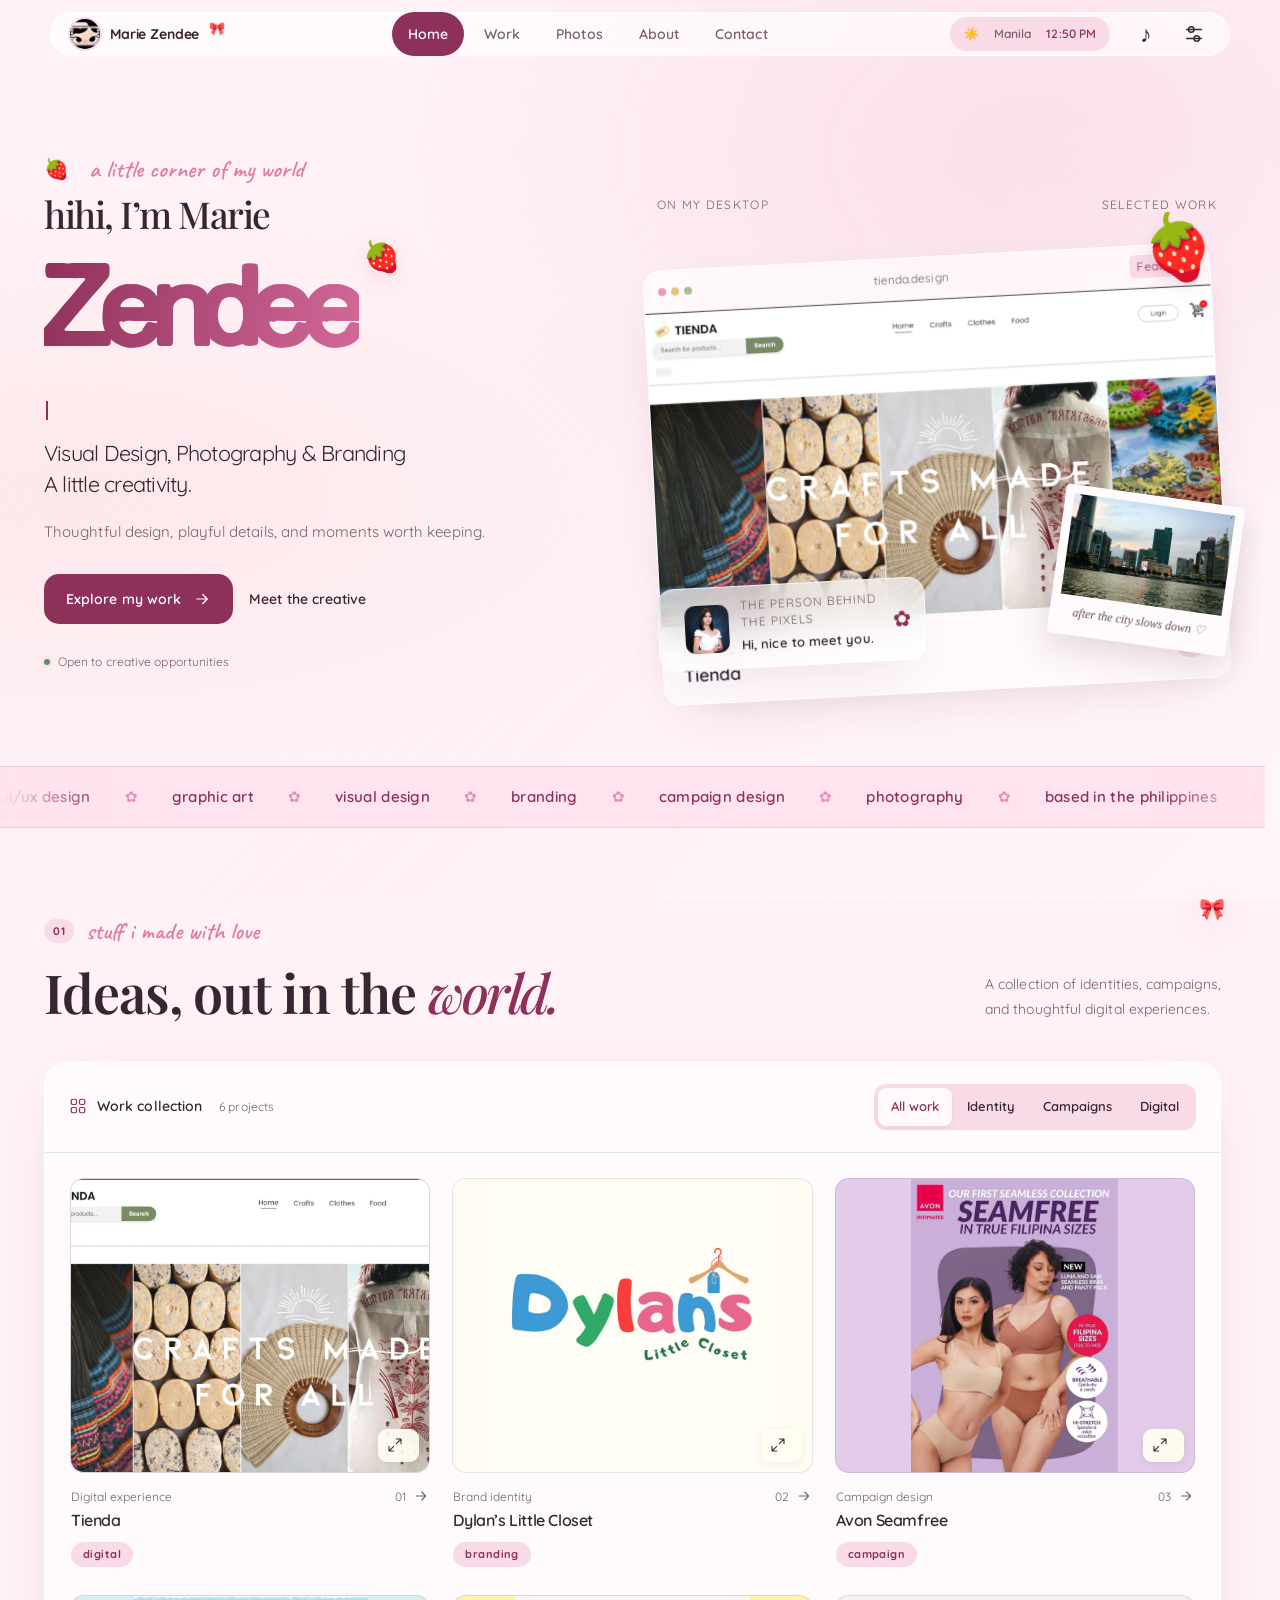
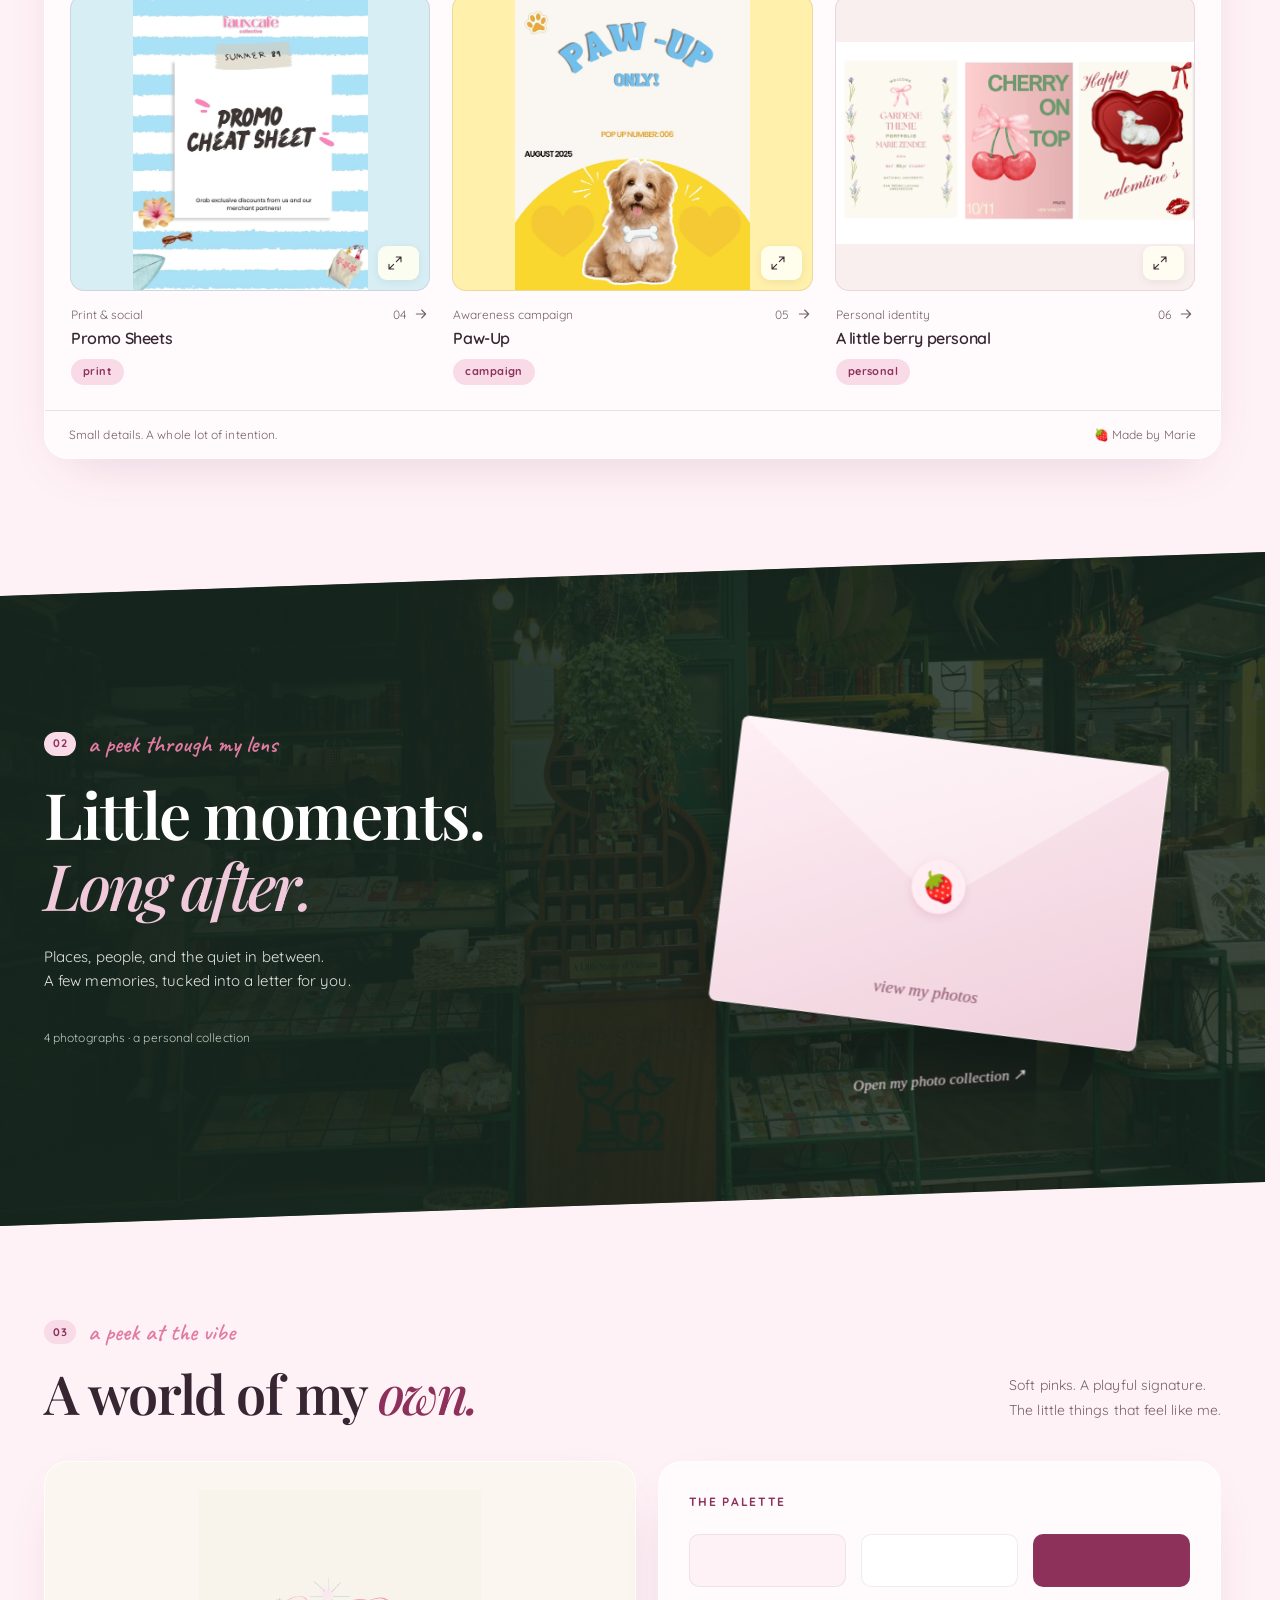
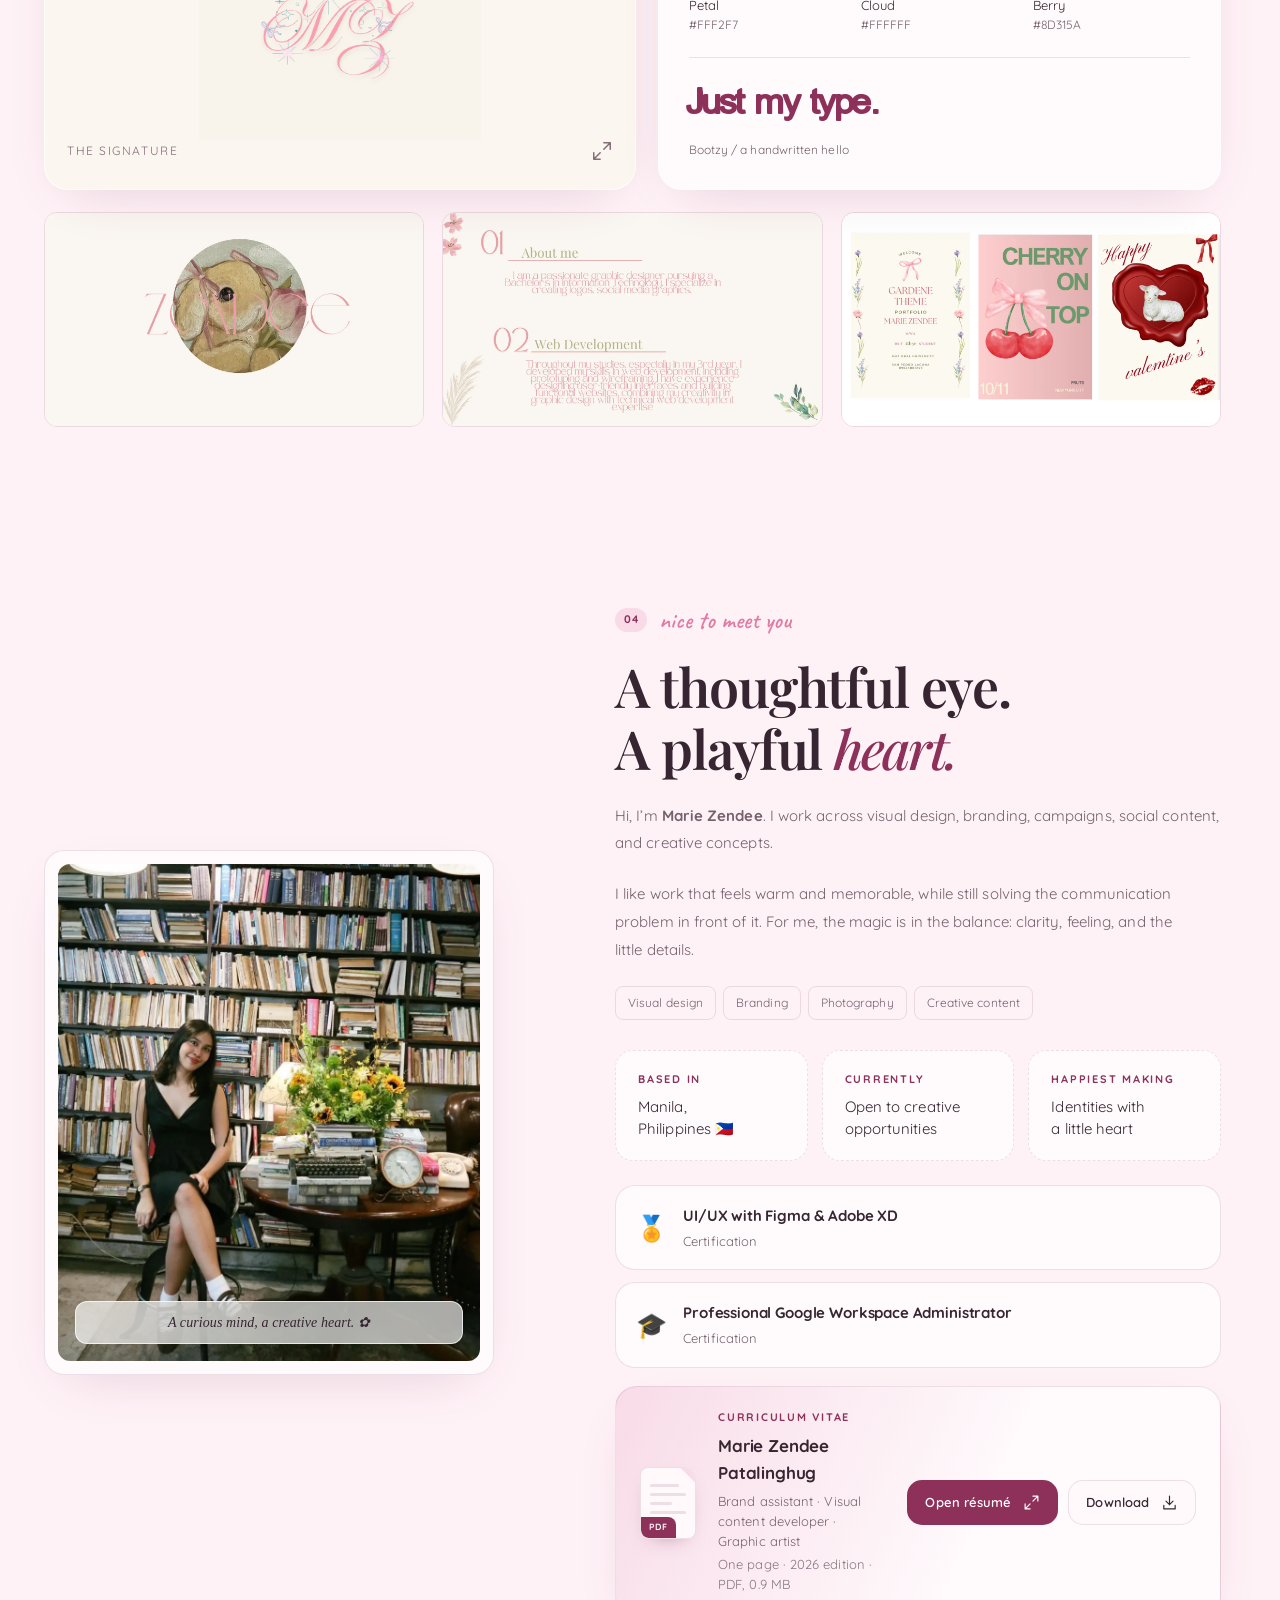
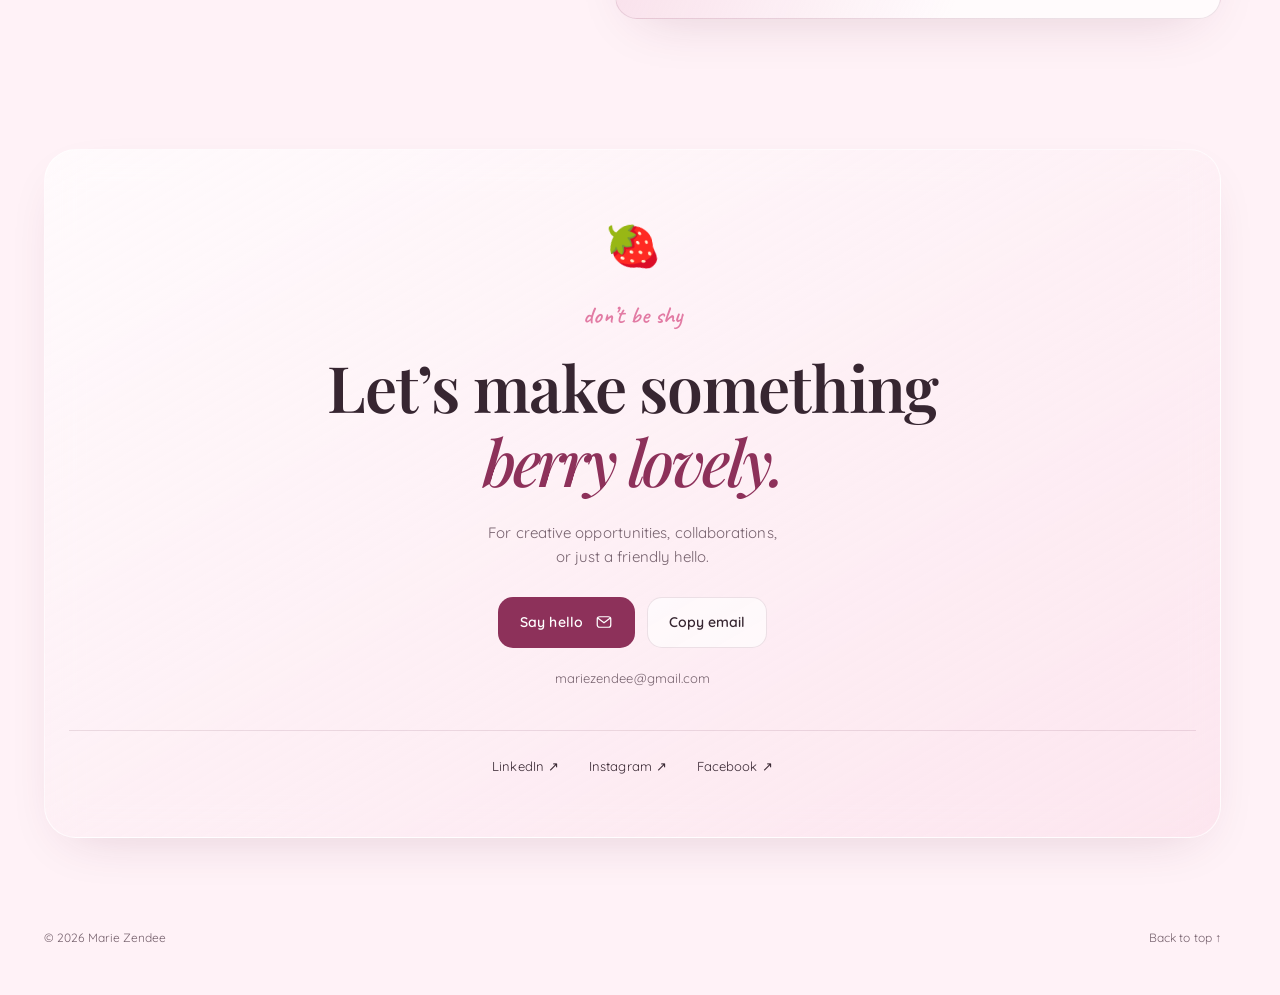
==== index.html @ c67c68a3 "Initial commit" ====
<!doctype html>
<html lang="en">
  <head>
    <meta charset="utf-8" />
    <meta
      name="viewport"
      content="width=device-width,initial-scale=1,viewport-fit=cover"
    />
    <meta name="theme-color" content="#fff3f7" />
    <meta
      name="description"
      content="Marie Zendee — visual design, photography, branding and creative portfolio."
    />
    <meta name="color-scheme" content="light" />
    <title>Marie Zendee Portfolio</title>
    <link
      rel="preload"
      href="BootzyTM.ttf"
      as="font"
      type="font/ttf"
      crossorigin
    />
    <link rel="canonical" href="https://berry-zendee.vercel.app/" />
    <meta property="og:type" content="website" />
    <meta
      property="og:title"
      content="Marie Zendee — Visual Design, Photography & Branding"
    />
    <meta
      property="og:description"
      content="A multidisciplinary creative portfolio by Marie Zendee, featuring visual design, branding, campaigns and photography."
    />
    <meta property="og:url" content="https://berry-zendee.vercel.app/" />
    <meta
      property="og:image"
      content="https://berry-zendee.vercel.app/og-preview.jpg"
    />
    <meta property="og:image:width" content="1200" />
    <meta property="og:image:height" content="630" />
    <meta name="twitter:card" content="summary_large_image" />
    <meta name="twitter:title" content="Marie Zendee — Creative Portfolio" />
    <meta
      name="twitter:description"
      content="Visual design, photography, branding and creative work by Marie Zendee."
    />
    <meta
      name="twitter:image"
      content="https://berry-zendee.vercel.app/og-preview.jpg"
    />
    <link
      rel="preload"
      href="assets/previews/tienda.webp"
      as="image"
      fetchpriority="high"
    />
    <link
      rel="preload"
      href="assets/fonts/quicksand-latin-500-normal.woff2"
      as="font"
      type="font/woff2"
      crossorigin
    />
    <link
      rel="preload"
      href="assets/fonts/playfair-display-latin-600-normal.woff2"
      as="font"
      type="font/woff2"
      crossorigin
    />
    <link rel="stylesheet" href="style.css" />
    <link rel="manifest" href="manifest.webmanifest" />
    <link rel="icon" href="favicon.ico" />
    <link rel="icon" type="image/png" href="favicon-32x32.png" />
    <link rel="icon" type="image/png" href="favicon-16x16.png" />
    <link rel="apple-touch-icon" href="apple-touch-icon.png" />
    <meta name="apple-mobile-web-app-capable" content="yes" />
    <meta name="apple-mobile-web-app-status-bar-style" content="default" />
    <meta name="apple-mobile-web-app-title" content="Marie Zendee" />
    <script type="application/ld+json">
      {
        "@context": "https://schema.org",
        "@type": "Person",
        "name": "Marie Zendee",
        "url": "https://berry-zendee.vercel.app/",
        "sameAs": [
          "https://www.linkedin.com/in/marie-zendee-patalinghug/",
          "https://www.instagram.com/mariezendee/",
          "https://www.facebook.com/mariezendeee"
        ],
        "knowsAbout": [
          "Visual Design",
          "Branding",
          "Photography",
          "Campaign Design",
          "Creative Content"
        ]
      }
    </script>
  </head>
  <body>
    <a class="skip-link" href="#visual">Skip to selected work</a>
    <div class="wallpaper" aria-hidden="true"></div>
    <div class="progress-line" id="progressLine" aria-hidden="true"></div>
    <div class="petal-field" id="petalField" aria-hidden="true"></div>
    <header class="menubar glass">
      <a class="wordmark" href="#top"
        ><img
          src="assets/zendee-logo.png"
          width="32"
          height="32"
          alt=""
        /><strong>Marie Zendee</strong
        ><span class="wordmark-bow" aria-hidden="true">🎀</span></a
      >
      <nav class="site-nav" aria-label="Main navigation">
        <a
          class="nav-link"
          href="#top"
          data-section="top"
          aria-current="location"
          >Home</a
        ><a class="nav-link" href="#visual" data-section="visual">Work</a
        ><a class="nav-link" href="#photography" data-section="photography"
          >Photos</a
        ><a class="nav-link" href="#about" data-section="about">About</a
        ><a class="nav-link" href="#contact" data-section="contact">Contact</a>
      </nav>
      <div class="menu-tools">
        <span class="manila-time"
          ><span class="clock-icon" id="clockIcon" aria-hidden="true">🌙</span
          ><span>Manila</span> <time id="clock">—</time></span
        ><button
          class="icon-button"
          id="soundBtn"
          aria-label="Turn sound on"
          aria-pressed="false"
          title="Sound off"
        >
          ♪</button
        ><button
          class="icon-button"
          id="settingsBtn"
          aria-label="Desktop preferences"
          title="Make it yours"
        >
          <svg
            viewBox="0 0 24 24"
            fill="none"
            stroke="currentColor"
            stroke-width="1.65"
            stroke-linecap="round"
            stroke-linejoin="round"
            aria-hidden="true"
          >
            <path d="M4 7h16M4 17h16" />
            <circle cx="9" cy="7" r="3" />
            <circle cx="15" cy="17" r="3" />
          </svg>
        </button>
      </div>
    </header>
    <main id="top">
      <section class="hero shell" aria-labelledby="heroTitle">
        <div class="hero-copy">
          <p class="eyebrow">
            <span class="tiny-berry">🍓</span
            ><span class="lead">a little corner of my world</span>
          </p>
          <h1 id="heroTitle">
            <span>hihi, I’m Marie</span><b>Zendee</b
            ><span class="sticker inline" aria-hidden="true">🍓</span>
          </h1>
          <p
            class="hero-roles"
            aria-label="Brand assistant, visual content developer, graphic artist"
          >
            <span id="typewriter">Brand Assistant</span
            ><span class="caret" aria-hidden="true"></span>
          </p>
          <p class="hero-role">
            Visual Design, Photography & Branding <br />A little creativity.
          </p>
          <p class="hero-description">
            Thoughtful design, playful details, and moments worth keeping.
          </p>
          <div class="actions">
            <a href="#visual" class="button primary"
              >Explore my work
              <svg
                viewBox="0 0 24 24"
                fill="none"
                stroke="currentColor"
                stroke-width="1.65"
                stroke-linecap="round"
                stroke-linejoin="round"
                aria-hidden="true"
              >
                <path d="M5 12h14m-6-6 6 6-6 6" /></svg></a
            ><a href="#about" class="text-button">Meet the creative</a>
          </div>
          <div class="hero-footnote">
            <span class="status-dot"></span> Open to creative opportunities
          </div>
        </div>
        <div class="desktop-scene">
          <div class="scene-label">
            <span>ON MY DESKTOP</span><span>SELECTED WORK</span>
          </div>
          <div class="hero-window glass">
            <div class="window-bar">
              <span class="traffic-lights" aria-hidden="true"
                ><i></i><i></i><i></i></span
              ><span>tienda.design</span
              ><span class="window-tag">Featured</span>
            </div>
            <button
              class="hero-project"
              data-case="tienda"
              aria-label="Explore Tienda project"
            >
              <picture
                ><source
                  srcset="assets/previews/tienda.webp"
                  type="image/webp" />
                <img
                  src="assets/tienda.png"
                  alt="Tienda storefront featuring handcrafted products"
                  width="2133"
                  height="1182"
                  class=""
                  fetchpriority="high" /></picture
              ><span class="hero-project-caption"
                ><span
                  ><small>DIGITAL EXPERIENCE</small
                  ><strong>Tienda</strong></span
                ><span class="circle-arrow"
                  ><svg
                    viewBox="0 0 24 24"
                    fill="none"
                    stroke="currentColor"
                    stroke-width="1.65"
                    stroke-linecap="round"
                    stroke-linejoin="round"
                    aria-hidden="true"
                  >
                    <path d="M5 12h14m-6-6 6 6-6 6" /></svg></span
              ></span>
            </button>
          </div>
          <button
            class="photo-sticky"
            data-gallery="3"
            aria-label="Open city photograph"
          >
            <picture
              ><source
                srcset="assets/previews/photo-city.webp"
                type="image/webp" />
              <img
                src="assets/photo-city.jpg"
                alt="City skyline across the water"
                width="1280"
                height="853"
                class=""
                fetchpriority="high" /></picture
            ><span>after the city slows down ♡</span></button
          ><a href="#about" class="profile-sticker glass"
            ><picture
              ><source
                srcset="assets/previews/Zendee Prof pic.webp"
                type="image/webp" />
              <img
                src="assets/Zendee Prof pic.jpg"
                alt="Portrait of Marie Zendee"
                width="1365"
                height="2048"
                class=""
                fetchpriority="high" /></picture
            ><span
              ><small>THE PERSON BEHIND THE PIXELS</small
              ><strong>Hi, nice to meet you.</strong></span
            ><span aria-hidden="true">✿</span></a
          ><span class="scene-berry" aria-hidden="true">🍓</span>
        </div>
      </section>
      <div class="marquee-band" aria-hidden="true">
        <div class="marquee-track">
          <span class="marquee-group"
            ><span>ui/ux design</span><i aria-hidden="true">✿</i
            ><span>graphic art</span><i aria-hidden="true">✿</i
            ><span>visual design</span><i aria-hidden="true">✿</i
            ><span>branding</span><i aria-hidden="true">✿</i
            ><span>campaign design</span><i aria-hidden="true">✿</i
            ><span>photography</span><i aria-hidden="true">✿</i
            ><span>based in the philippines</span><i aria-hidden="true">✿</i
            ><span>open for projects</span><i aria-hidden="true">✿</i></span
          ><span class="marquee-group"
            ><span>ui/ux design</span><i aria-hidden="true">✿</i
            ><span>graphic art</span><i aria-hidden="true">✿</i
            ><span>visual design</span><i aria-hidden="true">✿</i
            ><span>branding</span><i aria-hidden="true">✿</i
            ><span>campaign design</span><i aria-hidden="true">✿</i
            ><span>photography</span><i aria-hidden="true">✿</i
            ><span>based in the philippines</span><i aria-hidden="true">✿</i
            ><span>open for projects</span><i aria-hidden="true">✿</i></span
          >
        </div>
      </div>
      <p class="visually-hidden">
        Disciplines: ui/ux design, graphic art, visual design, branding,
        campaign design and photography. Based in the Philippines and open for
        projects.
      </p>
      <section id="visual" class="section shell" aria-labelledby="workTitle">
        <header class="section-heading">
          <div>
            <p class="eyebrow">
              <span class="num">01</span
              ><span class="lead">stuff i made with love</span>
            </p>
            <span class="sticker s2" aria-hidden="true">🎀</span>
            <h2 id="workTitle">Ideas, out in the <em>world.</em></h2>
          </div>
          <p>
            A collection of identities, campaigns, <br />and thoughtful digital
            experiences.
          </p>
        </header>
        <div class="work-window glass">
          <div class="collection-toolbar">
            <span class="collection-name"
              ><svg
                viewBox="0 0 24 24"
                fill="none"
                stroke="currentColor"
                stroke-width="1.65"
                stroke-linecap="round"
                stroke-linejoin="round"
                aria-hidden="true"
              >
                <rect x="3" y="3" width="7" height="7" rx="2" />
                <rect x="14" y="3" width="7" height="7" rx="2" />
                <rect x="3" y="14" width="7" height="7" rx="2" />
                <rect x="14" y="14" width="7" height="7" rx="2" />
              </svg>
              Work collection <span id="workCount">6 projects</span></span
            >
            <div class="filters" role="group" aria-label="Filter selected work">
              <button data-filter="all" aria-pressed="true">All work</button
              ><button data-filter="brand" aria-pressed="false">Identity</button
              ><button data-filter="campaign" aria-pressed="false">
                Campaigns</button
              ><button data-filter="digital" aria-pressed="false">
                Digital
              </button>
            </div>
          </div>
          <div class="project-grid">
            <article class="project-card" data-category="digital">
              <button class="project-open" data-case="tienda">
                <span class="project-image project-tienda"
                  ><picture
                    ><source
                      srcset="assets/previews/tienda.webp"
                      type="image/webp" />
                    <img
                      src="assets/tienda.png"
                      alt="Tienda"
                      width="2133"
                      height="1182"
                      class=""
                      loading="lazy"
                      decoding="async" /></picture
                  ><span class="open-badge"
                    ><svg
                      viewBox="0 0 24 24"
                      fill="none"
                      stroke="currentColor"
                      stroke-width="1.65"
                      stroke-linecap="round"
                      stroke-linejoin="round"
                      aria-hidden="true"
                    >
                      <path d="M14 3h7v7M3 14v7h7M21 3l-7 7M3 21l7-7" /></svg
                    ><span>Explore project</span></span
                  ></span
                ><span class="project-caption"
                  ><span
                    ><small>Digital experience</small><strong>Tienda</strong
                    ><span class="card-tag">digital</span></span
                  ><span class="project-index"
                    >01
                    <svg
                      viewBox="0 0 24 24"
                      fill="none"
                      stroke="currentColor"
                      stroke-width="1.65"
                      stroke-linecap="round"
                      stroke-linejoin="round"
                      aria-hidden="true"
                    >
                      <path d="M5 12h14m-6-6 6 6-6 6" /></svg></span
                ></span>
              </button>
            </article>
            <article class="project-card" data-category="brand">
              <button class="project-open" data-case="dylan">
                <span class="project-image project-dylan"
                  ><picture
                    ><source
                      srcset="assets/previews/dylans-logo.webp"
                      type="image/webp" />
                    <img
                      src="assets/dylans-logo.jpg"
                      alt="Dylan’s Little Closet"
                      width="2000"
                      height="2000"
                      class=""
                      loading="lazy"
                      decoding="async" /></picture
                  ><span class="open-badge"
                    ><svg
                      viewBox="0 0 24 24"
                      fill="none"
                      stroke="currentColor"
                      stroke-width="1.65"
                      stroke-linecap="round"
                      stroke-linejoin="round"
                      aria-hidden="true"
                    >
                      <path d="M14 3h7v7M3 14v7h7M21 3l-7 7M3 21l7-7" /></svg
                    ><span>Explore project</span></span
                  ></span
                ><span class="project-caption"
                  ><span
                    ><small>Brand identity</small
                    ><strong>Dylan’s Little Closet</strong
                    ><span class="card-tag">branding</span></span
                  ><span class="project-index"
                    >02
                    <svg
                      viewBox="0 0 24 24"
                      fill="none"
                      stroke="currentColor"
                      stroke-width="1.65"
                      stroke-linecap="round"
                      stroke-linejoin="round"
                      aria-hidden="true"
                    >
                      <path d="M5 12h14m-6-6 6 6-6 6" /></svg></span
                ></span>
              </button>
            </article>
            <article class="project-card" data-category="campaign">
              <button class="project-open" data-case="avon">
                <span class="project-image project-avon"
                  ><picture
                    ><source
                      srcset="assets/previews/avon-seamfree.webp"
                      type="image/webp" />
                    <img
                      src="assets/avon-seamfree.jpg"
                      alt="Avon Seamfree"
                      width="1446"
                      height="2048"
                      class=""
                      loading="lazy"
                      decoding="async" /></picture
                  ><span class="open-badge"
                    ><svg
                      viewBox="0 0 24 24"
                      fill="none"
                      stroke="currentColor"
                      stroke-width="1.65"
                      stroke-linecap="round"
                      stroke-linejoin="round"
                      aria-hidden="true"
                    >
                      <path d="M14 3h7v7M3 14v7h7M21 3l-7 7M3 21l7-7" /></svg
                    ><span>Explore project</span></span
                  ></span
                ><span class="project-caption"
                  ><span
                    ><small>Campaign design</small><strong>Avon Seamfree</strong
                    ><span class="card-tag">campaign</span></span
                  ><span class="project-index"
                    >03
                    <svg
                      viewBox="0 0 24 24"
                      fill="none"
                      stroke="currentColor"
                      stroke-width="1.65"
                      stroke-linecap="round"
                      stroke-linejoin="round"
                      aria-hidden="true"
                    >
                      <path d="M5 12h14m-6-6 6 6-6 6" /></svg></span
                ></span>
              </button>
            </article>
            <article class="project-card" data-category="campaign">
              <button class="project-open" data-case="promo">
                <span class="project-image project-promo"
                  ><picture
                    ><source
                      srcset="assets/previews/promo-sheet.webp"
                      type="image/webp" />
                    <img
                      src="assets/promo-sheet.jpg"
                      alt="Promo Sheets"
                      width="1080"
                      height="1350"
                      class=""
                      loading="lazy"
                      decoding="async" /></picture
                  ><span class="open-badge"
                    ><svg
                      viewBox="0 0 24 24"
                      fill="none"
                      stroke="currentColor"
                      stroke-width="1.65"
                      stroke-linecap="round"
                      stroke-linejoin="round"
                      aria-hidden="true"
                    >
                      <path d="M14 3h7v7M3 14v7h7M21 3l-7 7M3 21l7-7" /></svg
                    ><span>Explore project</span></span
                  ></span
                ><span class="project-caption"
                  ><span
                    ><small>Print & social</small><strong>Promo Sheets</strong
                    ><span class="card-tag">print</span></span
                  ><span class="project-index"
                    >04
                    <svg
                      viewBox="0 0 24 24"
                      fill="none"
                      stroke="currentColor"
                      stroke-width="1.65"
                      stroke-linecap="round"
                      stroke-linejoin="round"
                      aria-hidden="true"
                    >
                      <path d="M5 12h14m-6-6 6 6-6 6" /></svg></span
                ></span>
              </button>
            </article>
            <article class="project-card" data-category="campaign">
              <button class="project-open" data-case="paw">
                <span class="project-image project-paw"
                  ><picture
                    ><source
                      srcset="assets/previews/Paw-up.webp"
                      type="image/webp" />
                    <img
                      src="assets/Paw-up.jpg"
                      alt="Paw-Up"
                      width="1080"
                      height="1350"
                      class=""
                      loading="lazy"
                      decoding="async" /></picture
                  ><span class="open-badge"
                    ><svg
                      viewBox="0 0 24 24"
                      fill="none"
                      stroke="currentColor"
                      stroke-width="1.65"
                      stroke-linecap="round"
                      stroke-linejoin="round"
                      aria-hidden="true"
                    >
                      <path d="M14 3h7v7M3 14v7h7M21 3l-7 7M3 21l7-7" /></svg
                    ><span>Explore project</span></span
                  ></span
                ><span class="project-caption"
                  ><span
                    ><small>Awareness campaign</small><strong>Paw-Up</strong
                    ><span class="card-tag">campaign</span></span
                  ><span class="project-index"
                    >05
                    <svg
                      viewBox="0 0 24 24"
                      fill="none"
                      stroke="currentColor"
                      stroke-width="1.65"
                      stroke-linecap="round"
                      stroke-linejoin="round"
                      aria-hidden="true"
                    >
                      <path d="M5 12h14m-6-6 6 6-6 6" /></svg></span
                ></span>
              </button>
            </article>
            <article class="project-card" data-category="brand">
              <button class="project-open" data-case="berry">
                <span class="project-image project-berry"
                  ><picture
                    ><source
                      srcset="assets/previews/3.webp"
                      type="image/webp" />
                    <img
                      src="assets/3.png"
                      alt="A little berry personal"
                      width="1920"
                      height="1080"
                      class=""
                      loading="lazy"
                      decoding="async" /></picture
                  ><span class="open-badge"
                    ><svg
                      viewBox="0 0 24 24"
                      fill="none"
                      stroke="currentColor"
                      stroke-width="1.65"
                      stroke-linecap="round"
                      stroke-linejoin="round"
                      aria-hidden="true"
                    >
                      <path d="M14 3h7v7M3 14v7h7M21 3l-7 7M3 21l7-7" /></svg
                    ><span>Explore project</span></span
                  ></span
                ><span class="project-caption"
                  ><span
                    ><small>Personal identity</small
                    ><strong>A little berry personal</strong
                    ><span class="card-tag">personal</span></span
                  ><span class="project-index"
                    >06
                    <svg
                      viewBox="0 0 24 24"
                      fill="none"
                      stroke="currentColor"
                      stroke-width="1.65"
                      stroke-linecap="round"
                      stroke-linejoin="round"
                      aria-hidden="true"
                    >
                      <path d="M5 12h14m-6-6 6 6-6 6" /></svg></span
                ></span>
              </button>
            </article>
          </div>
          <div class="collection-footer">
            <span>Small details. A whole lot of intention.</span
            ><span>🍓 Made by Marie</span>
          </div>
        </div>
      </section>
      <section
        id="photography"
        class="photo-section section"
        aria-labelledby="photosTitle"
      >
        <div class="photo-background">
          <picture
            ><source
              srcset="assets/previews/photo-shop.webp"
              type="image/webp" />
            <img
              src="assets/photo-shop.jpg"
              alt=""
              width="1280"
              height="853"
              class=""
              loading="lazy"
              decoding="async"
          /></picture>
        </div>
        <div class="photo-section-inner shell">
          <div>
            <p class="eyebrow">
              <span class="num">02</span
              ><span class="lead">a peek through my lens</span>
            </p>
            <h2 id="photosTitle">Little moments. <br /><em>Long after.</em></h2>
            <p>
              Places, people, and the quiet in between. <br />A few memories,
              tucked into a letter for you.
            </p>
            <span class="photo-note"
              >4 photographs · a personal collection</span
            >
          </div>
          <div class="envelope-zone">
            <button
              class="envelope"
              id="envelope"
              aria-label="Unfold the envelope and open photography collection"
            >
              <span class="env-back"></span
              ><span class="env-letter"
                ><span>To: a curious soul</span
                ><strong>A few little <br />memories.</strong
                ><span>With love, Zendee</span></span
              ><span class="env-front"></span><span class="env-flap"></span
              ><span class="env-seal">🍓</span
              ><span class="env-label">view my photos</span></button
            ><span class="envelope-caption">Open my photo collection ↗</span>
          </div>
        </div>
      </section>
      <section
        id="branding"
        class="section shell brand-section"
        aria-labelledby="brandTitle"
      >
        <header class="section-heading">
          <div>
            <p class="eyebrow">
              <span class="num">03</span
              ><span class="lead">a peek at the vibe</span>
            </p>
            <h2 id="brandTitle">A world of my <em>own.</em></h2>
          </div>
          <p>
            Soft pinks. A playful signature. <br />The little things that feel
            like me.
          </p>
        </header>
        <div class="identity-grid">
          <button
            class="identity-main glass"
            data-case="berry"
            aria-label="Explore Marie Zendee personal identity"
          >
            <img
              src="assets/mz-logo.png"
              alt="Marie Zendee pink monogram"
              width="765"
              height="679"
              loading="lazy"
            /><span
              >THE SIGNATURE
              <svg
                viewBox="0 0 24 24"
                fill="none"
                stroke="currentColor"
                stroke-width="1.65"
                stroke-linecap="round"
                stroke-linejoin="round"
                aria-hidden="true"
              >
                <path d="M14 3h7v7M3 14v7h7M21 3l-7 7M3 21l7-7" /></svg
            ></span>
          </button>
          <div class="identity-details glass">
            <span class="eyebrow">THE PALETTE</span>
            <div class="palette">
              <span style="--swatch: #fff2f7"
                ><i></i>Petal<small>#FFF2F7</small></span
              ><span style="--swatch: #ffffff"
                ><i></i>Cloud<small>#FFFFFF</small></span
              ><span style="--swatch: #8d315a"
                ><i></i>Berry<small>#8D315A</small></span
              >
            </div>
            <div class="type-sample">
              <span class="bootzy">Just my type.</span
              ><span>Bootzy / a handwritten hello</span>
            </div>
          </div>
        </div>
        <div class="identity-boards">
          <button
            data-image="assets/1.png"
            data-alt="Personal identity presentation, board 1"
            aria-label="Expand personal identity board 1"
          >
            <picture
              ><source srcset="assets/previews/1.webp" type="image/webp" />
              <img
                src="assets/1.png"
                alt="Personal identity presentation, board 1"
                width="1920"
                height="1080"
                class=""
                loading="lazy"
                decoding="async"
            /></picture></button
          ><button
            data-image="assets/2.png"
            data-alt="Personal identity presentation, board 2"
            aria-label="Expand personal identity board 2"
          >
            <picture
              ><source srcset="assets/previews/2.webp" type="image/webp" />
              <img
                src="assets/2.png"
                alt="Personal identity presentation, board 2"
                width="1920"
                height="1080"
                class=""
                loading="lazy"
                decoding="async"
            /></picture></button
          ><button
            data-image="assets/3.png"
            data-alt="Personal identity presentation, board 3"
            aria-label="Expand personal identity board 3"
          >
            <picture
              ><source srcset="assets/previews/3.webp" type="image/webp" />
              <img
                src="assets/3.png"
                alt="Personal identity presentation, board 3"
                width="1920"
                height="1080"
                class=""
                loading="lazy"
                decoding="async"
            /></picture>
          </button>
        </div>
      </section>
      <section
        id="about"
        class="section shell about-section"
        aria-labelledby="aboutTitle"
      >
        <div class="about-image">
          <picture
            ><source
              srcset="assets/previews/zendee-profile-about.webp"
              type="image/webp" />
            <img
              src="assets/zendee-profile-about.jpg"
              alt="Marie Zendee seated in a book-filled studio"
              width="900"
              height="1200"
              class=""
              loading="lazy"
              decoding="async" /></picture
          ><span class="about-image-note glass"
            >A curious mind, a creative heart. ✿</span
          >
        </div>
        <div class="about-copy">
          <p class="eyebrow">
            <span class="num">04</span
            ><span class="lead">nice to meet you</span>
          </p>
          <h2 id="aboutTitle">
            A thoughtful eye. <br />A playful <em>heart.</em>
          </h2>
          <p>
            Hi, I’m <strong>Marie Zendee</strong>. I work across visual design,
            branding, campaigns, social content, and creative concepts.
          </p>
          <p>
            I like work that feels warm and memorable, while still solving the
            communication problem in front of it. For me, the magic is in the
            balance: clarity, feeling, and the little details.
          </p>
          <div class="about-tags">
            <span>Visual design</span><span>Branding</span
            ><span>Photography</span><span>Creative content</span>
          </div>
          <div class="currently">
            <div>
              <small>Based in</small>
              <p>Manila, Philippines 🇵🇭</p>
            </div>
            <div>
              <small>Currently</small>
              <p>Open to creative opportunities</p>
            </div>
            <div>
              <small>Happiest making</small>
              <p>Identities with a little heart</p>
            </div>
          </div>
          <div class="cert-stack">
            <div class="cert-card">
              <span class="cert-emoji" aria-hidden="true">🏅</span>
              <div>
                <h3>UI/UX with Figma &amp; Adobe XD</h3>
                <p>Certification</p>
              </div>
            </div>
            <div class="cert-card">
              <span class="cert-emoji" aria-hidden="true">🎓</span>
              <div>
                <h3>Professional Google Workspace Administrator</h3>
                <p>Certification</p>
              </div>
            </div>
            <div class="resume-panel">
              <span class="resume-doc" aria-hidden="true">
                <span class="resume-doc-tag">PDF</span>
                <i></i><i></i><i></i><i></i><i></i>
              </span>
              <div class="resume-body">
                <small>Curriculum vitae</small>
                <h3>Marie Zendee Patalinghug</h3>
                <p>
                  Brand assistant · Visual content developer · Graphic artist
                </p>
                <p class="resume-meta">One page · 2026 edition · PDF, 0.9 MB</p>
              </div>
              <div class="resume-actions">
                <a
                  class="button primary"
                  href="assets/PATALINGHUG,%20MARIE%20ZENDEE%20CV%202026.pdf"
                  target="_blank"
                  rel="noopener"
                  >Open résumé
                  <svg
                    viewBox="0 0 24 24"
                    fill="none"
                    stroke="currentColor"
                    stroke-width="1.65"
                    stroke-linecap="round"
                    stroke-linejoin="round"
                    aria-hidden="true"
                  >
                    <path d="M14 3h7v7M3 14v7h7M21 3l-7 7M3 21l7-7" /></svg></a
                ><a
                  class="button secondary"
                  href="assets/PATALINGHUG,%20MARIE%20ZENDEE%20CV%202026.pdf"
                  download
                  >Download
                  <svg
                    viewBox="0 0 24 24"
                    fill="none"
                    stroke="currentColor"
                    stroke-width="1.65"
                    stroke-linecap="round"
                    stroke-linejoin="round"
                    aria-hidden="true"
                  >
                    <path d="M12 3v12m-5-5 5 5 5-5M4 16v5h16v-5" /></svg
                ></a>
              </div>
            </div>
          </div>
        </div>
      </section>
      <section
        id="contact"
        class="section shell contact-section"
        aria-labelledby="contactTitle"
      >
        <div class="contact-card glass">
          <span class="contact-berry" aria-hidden="true">🍓</span>
          <p class="eyebrow"><span class="lead">don’t be shy</span></p>
          <h2 id="contactTitle">
            Let’s make something <br /><em>berry lovely.</em>
          </h2>
          <p>
            For creative opportunities, collaborations, <br />or just a friendly
            hello.
          </p>
          <div class="actions">
            <a class="button primary" href="mailto:mariezendee@gmail.com"
              >Say hello
              <svg
                viewBox="0 0 24 24"
                fill="none"
                stroke="currentColor"
                stroke-width="1.65"
                stroke-linecap="round"
                stroke-linejoin="round"
                aria-hidden="true"
              >
                <rect x="3" y="5" width="18" height="14" rx="3" />
                <path d="m4 7 8 6 8-6" /></svg></a
            ><button class="button secondary" id="copyEmail">Copy email</button>
          </div>
          <a class="email-address" href="mailto:mariezendee@gmail.com"
            >mariezendee@gmail.com</a
          >
          <div class="social-links">
            <a
              href="https://www.linkedin.com/in/marie-zendee-patalinghug/"
              target="_blank"
              rel="noopener noreferrer"
              >LinkedIn ↗</a
            ><a
              href="https://www.instagram.com/mariezendee/"
              target="_blank"
              rel="noopener noreferrer"
              >Instagram ↗</a
            ><a
              href="https://www.facebook.com/mariezendeee"
              target="_blank"
              rel="noopener noreferrer"
              >Facebook ↗</a
            >
          </div>
        </div>
      </section>
    </main>
    <footer class="shell footer">
      <span>© <span id="year">2026</span> Marie Zendee</span
      ><a href="#top">Back to top ↑</a>
    </footer>

    <dialog
      id="caseDialog"
      class="case-dialog window-dialog"
      aria-labelledby="caseTitle"
    >
      <div class="dialog-bar">
        <span class="window-label">PROJECT / QUICK LOOK</span>
        <div class="dialog-tools">
          <button
            class="icon-button"
            id="caseExpand"
            aria-label="Expand project window"
            aria-pressed="false"
          >
            <svg
              viewBox="0 0 24 24"
              fill="none"
              stroke="currentColor"
              stroke-width="1.65"
              stroke-linecap="round"
              stroke-linejoin="round"
              aria-hidden="true"
            >
              <path d="M14 3h7v7M3 14v7h7M21 3l-7 7M3 21l7-7" />
            </svg></button
          ><button class="icon-button" data-close aria-label="Close project">
            <svg
              viewBox="0 0 24 24"
              fill="none"
              stroke="currentColor"
              stroke-width="1.65"
              stroke-linecap="round"
              stroke-linejoin="round"
              aria-hidden="true"
            >
              <path d="m6 6 12 12M18 6 6 18" />
            </svg>
          </button>
        </div>
      </div>
      <div id="caseContent" class="case-content"></div>
      <div class="case-navigation">
        <button class="text-button" id="casePrev">
          <svg
            viewBox="0 0 24 24"
            fill="none"
            stroke="currentColor"
            stroke-width="1.65"
            stroke-linecap="round"
            stroke-linejoin="round"
            aria-hidden="true"
          >
            <path d="m15 5-7 7 7 7" />
          </svg>
          Previous</button
        ><span id="caseCounter"></span
        ><button class="text-button" id="caseNext">
          Next project
          <svg
            viewBox="0 0 24 24"
            fill="none"
            stroke="currentColor"
            stroke-width="1.65"
            stroke-linecap="round"
            stroke-linejoin="round"
            aria-hidden="true"
          >
            <path d="m9 5 7 7-7 7" />
          </svg>
        </button>
      </div>
    </dialog>
    <dialog
      id="galleryDialog"
      class="gallery-dialog window-dialog"
      aria-labelledby="galleryTitle"
    >
      <div class="dialog-bar">
        <div>
          <span class="window-label">A LETTER FROM ZENDEE</span>
          <h3 id="galleryTitle">Little moments, kept forever.</h3>
        </div>
        <button
          class="icon-button"
          data-close
          aria-label="Close photography collection"
        >
          <svg
            viewBox="0 0 24 24"
            fill="none"
            stroke="currentColor"
            stroke-width="1.65"
            stroke-linecap="round"
            stroke-linejoin="round"
            aria-hidden="true"
          >
            <path d="m6 6 12 12M18 6 6 18" />
          </svg>
        </button>
      </div>
      <div class="gallery-stage" id="galleryStage">
        <button id="galleryExpand" aria-label="Expand current photograph">
          <img id="galleryImage" alt="" /><span
            class="gallery-expand-badge glass"
            ><svg
              viewBox="0 0 24 24"
              fill="none"
              stroke="currentColor"
              stroke-width="1.65"
              stroke-linecap="round"
              stroke-linejoin="round"
              aria-hidden="true"
            >
              <path d="M14 3h7v7M3 14v7h7M21 3l-7 7M3 21l7-7" />
            </svg>
            Take a closer look</span
          >
        </button>
      </div>
      <div class="gallery-controls">
        <button
          class="icon-button"
          id="photoPrev"
          aria-label="Previous photograph"
        >
          <svg
            viewBox="0 0 24 24"
            fill="none"
            stroke="currentColor"
            stroke-width="1.65"
            stroke-linecap="round"
            stroke-linejoin="round"
            aria-hidden="true"
          >
            <path d="m15 5-7 7 7 7" />
          </svg>
        </button>
        <div aria-live="polite">
          <strong id="photoTitle"></strong><span id="photoCount"></span>
        </div>
        <button class="icon-button" id="photoNext" aria-label="Next photograph">
          <svg
            viewBox="0 0 24 24"
            fill="none"
            stroke="currentColor"
            stroke-width="1.65"
            stroke-linecap="round"
            stroke-linejoin="round"
            aria-hidden="true"
          >
            <path d="m9 5 7 7-7 7" />
          </svg>
        </button>
      </div>
      <div class="photo-thumbs" aria-label="Choose photograph">
        <button data-photo="0" aria-label="Show photograph 1">
          <picture
            ><source
              srcset="assets/previews/photo-shop.webp"
              type="image/webp" />
            <img
              src="assets/photo-shop.jpg"
              alt="Found details"
              width="1280"
              height="853"
              class=""
              loading="lazy"
              decoding="async"
          /></picture></button
        ><button data-photo="1" aria-label="Show photograph 2">
          <picture
            ><source
              srcset="assets/previews/photo-lake.webp"
              type="image/webp" />
            <img
              src="assets/photo-lake.jpg"
              alt="Still water"
              width="1280"
              height="853"
              class=""
              loading="lazy"
              decoding="async"
          /></picture></button
        ><button data-photo="2" aria-label="Show photograph 3">
          <picture
            ><source
              srcset="assets/previews/photo-peacock.webp"
              type="image/webp" />
            <img
              src="assets/photo-peacock.jpg"
              alt="Quiet encounters"
              width="1280"
              height="853"
              class=""
              loading="lazy"
              decoding="async"
          /></picture></button
        ><button data-photo="3" aria-label="Show photograph 4">
          <picture
            ><source
              srcset="assets/previews/photo-city.webp"
              type="image/webp" />
            <img
              src="assets/photo-city.jpg"
              alt="City / water"
              width="1280"
              height="853"
              class=""
              loading="lazy"
              decoding="async"
          /></picture>
        </button>
      </div>
      <p class="gallery-hint">
        Swipe or use arrow keys · Select the photo to expand
      </p>
    </dialog>
    <dialog id="imageDialog" class="image-dialog" aria-label="Expanded image">
      <div class="image-toolbar">
        <span id="imageCaption"></span
        ><button
          class="icon-button"
          data-close
          aria-label="Close expanded image"
        >
          <svg
            viewBox="0 0 24 24"
            fill="none"
            stroke="currentColor"
            stroke-width="1.65"
            stroke-linecap="round"
            stroke-linejoin="round"
            aria-hidden="true"
          >
            <path d="m6 6 12 12M18 6 6 18" />
          </svg>
        </button>
      </div>
      <div class="image-canvas"><img id="fullImage" alt="" /></div>
      <a
        id="originalLink"
        class="button secondary"
        target="_blank"
        rel="noopener"
        >Open original image
        <svg
          viewBox="0 0 24 24"
          fill="none"
          stroke="currentColor"
          stroke-width="1.65"
          stroke-linecap="round"
          stroke-linejoin="round"
          aria-hidden="true"
        >
          <path d="M14 3h7v7M3 14v7h7M21 3l-7 7M3 21l7-7" /></svg
      ></a>
    </dialog>
    <dialog
      id="searchDialog"
      class="search-dialog window-dialog"
      aria-labelledby="searchTitle"
    >
      <div class="dialog-bar">
        <h3 id="searchTitle">Find a little something.</h3>
        <button class="icon-button" data-close aria-label="Close search">
          <svg
            viewBox="0 0 24 24"
            fill="none"
            stroke="currentColor"
            stroke-width="1.65"
            stroke-linecap="round"
            stroke-linejoin="round"
            aria-hidden="true"
          >
            <path d="m6 6 12 12M18 6 6 18" />
          </svg>
        </button>
      </div>
      <label class="search-field"
        ><svg
          viewBox="0 0 24 24"
          fill="none"
          stroke="currentColor"
          stroke-width="1.65"
          stroke-linecap="round"
          stroke-linejoin="round"
          aria-hidden="true"
        >
          <circle cx="10.5" cy="10.5" r="6.5" />
          <path d="m16 16 5 5" /></svg
        ><input
          id="searchInput"
          type="search"
          placeholder="Search projects, photos, or pages…"
          autocomplete="off"
          aria-label="Search portfolio"
      /></label>
      <div id="searchResults" class="search-results" aria-live="polite"></div>
      <div class="search-help">
        ↑ ↓ to explore <span>Enter to open · Esc to close</span>
      </div>
    </dialog>
    <dialog
      id="settingsDialog"
      class="settings-dialog window-dialog"
      aria-labelledby="settingsTitle"
    >
      <div class="dialog-bar">
        <h3 id="settingsTitle">Make yourself at home.</h3>
        <button class="icon-button" data-close aria-label="Close preferences">
          <svg
            viewBox="0 0 24 24"
            fill="none"
            stroke="currentColor"
            stroke-width="1.65"
            stroke-linecap="round"
            stroke-linejoin="round"
            aria-hidden="true"
          >
            <path d="m6 6 12 12M18 6 6 18" />
          </svg>
        </button>
      </div>
      <div class="settings-content">
        <p>A little change of scenery.</p>
        <div class="theme-options" role="group" aria-label="Desktop appearance">
          <button data-theme-choice="berry" aria-pressed="true">
            <span class="theme-swatch berry"></span>Berry</button
          ><button data-theme-choice="pearl" aria-pressed="false">
            <span class="theme-swatch pearl"></span>Pearl</button
          ><button data-theme-choice="midnight" aria-pressed="false">
            <span class="theme-swatch midnight"></span>Midnight
          </button>
        </div>
        <label class="setting-row"
          ><span
            ><strong>Calm motion</strong
            ><small>Keep transitions minimal.</small></span
          ><input id="calmMotion" type="checkbox" role="switch"
        /></label>
        <p class="setting-note">
          Your preferences stay on this device. Your device’s reduced-motion
          setting is always respected.
        </p>
      </div>
    </dialog>
    <div id="toast" role="status" aria-live="polite"></div>
    <noscript
      ><div class="noscript-note">
        Project previews need JavaScript. All work images, contact links, and
        your résumé are available on this page.
      </div></noscript
    >
    <script src="app.js" defer></script>
    <script src="enhance.js" defer></script>
    <script src="zendee-sound.js" defer></script>
  </body>
</html>
---- style.css ----
@font-face{font-family:Bootzy;src:url('BootzyTM.ttf') format('truetype');font-display:swap}
:root{color-scheme:light;--bg:#fff2f7;--ink:#372631;--muted:#76616d;--accent:#8d315a;--accent-soft:#f8dbe7;--surface:rgba(255,255,255,.65);--solid:#fff9fc;--line:rgba(124,66,94,.14);--shadow:0 18px 55px -25px rgba(89,30,59,.2);--radius:24px;--ease:cubic-bezier(.22,.75,.25,1);font-family:-apple-system,BlinkMacSystemFont,'Segoe UI',sans-serif;font-size:16px}
*{box-sizing:border-box}html{scroll-behavior:smooth;scroll-padding-top:95px}body{margin:0;color:var(--ink);background:var(--bg);line-height:1.6;overflow-wrap:break-word}body[data-theme=pearl]{--bg:#f3f4f6;--accent:#594a71;--accent-soft:#e7e1ed;--surface:rgba(255,255,255,.76);--solid:#fff;--line:rgba(45,38,58,.13)}body[data-theme=midnight]{color-scheme:dark;--bg:#211d28;--ink:#fff1f7;--muted:#c6b4c3;--accent:#f2a8c7;--accent-soft:#493140;--surface:rgba(48,39,54,.82);--solid:#302736;--line:rgba(255,224,241,.16);--shadow:0 18px 55px -25px #0008}button,input,a{-webkit-tap-highlight-color:transparent}button,input{font:inherit}button,a{touch-action:manipulation}button{color:inherit;cursor:pointer}button{border:0;background:none}a{color:inherit;text-decoration:none}button:disabled{opacity:.4;cursor:default}button:focus-visible,a:focus-visible,input:focus-visible{outline:3px solid var(--accent);outline-offset:5px}button[hidden],[hidden]{display:none!important}img{display:block;max-width:100%;height:auto}picture{display:contents}svg{display:inline-block;width:22px;height:22px;flex-shrink:0;vertical-align:middle}h1,h2,h3,p,figure{margin:0}h2{font-size:clamp(2.15rem,4.2vw,3.75rem);line-height:1.15;letter-spacing:-.055em;font-weight:550}h2 em{font-family:Georgia,serif;color:var(--accent);font-weight:400;letter-spacing:-.05em}h3{font-weight:600}p{color:var(--muted)}small{font-size:.8125rem}.shell{width:min(1240px,calc(100% - 96px));margin-inline:auto}.section{padding-block:90px;scroll-margin-top:16px}.eyebrow{font-size:.75rem;letter-spacing:.14em;font-weight:650;color:var(--accent);margin-bottom:22px}.glass{background:var(--surface);border:1px solid rgba(255,255,255,.72);box-shadow:var(--shadow);backdrop-filter:blur(20px);-webkit-backdrop-filter:blur(20px)}body[data-theme=midnight] .glass{border-color:var(--line)}.wallpaper{position:fixed;inset:0;z-index:-1;background:radial-gradient(ellipse at 80% 17%,#e99abd35,transparent 42%),radial-gradient(ellipse at 5% 55%,#f4bdb230,transparent 40%),linear-gradient(135deg,transparent 50%,#ffffff55);pointer-events:none}body[data-theme=midnight] .wallpaper{opacity:.25}.skip-link{position:fixed;left:20px;top:-100px;z-index:200;padding:12px 20px;background:var(--solid);border-radius:12px}.skip-link:focus{top:12px}.menubar{position:sticky;top:0;z-index:20;height:60px;border-width:0 0 1px;box-shadow:none;display:flex;align-items:center;padding-inline:32px;gap:32px}.wordmark{display:flex;align-items:center;gap:10px;white-space:nowrap;font-size:.875rem}.wordmark img{width:30px;height:30px;border-radius:8px}.menu-tools{margin-left:auto;display:flex;align-items:center;gap:4px}.manila-time{font-size:.75rem;margin-right:16px;font-variant-numeric:tabular-nums;white-space:nowrap}.manila-time>span{color:var(--muted);margin-right:8px}.icon-button{width:44px;height:44px;display:inline-flex;align-items:center;justify-content:center;border-radius:13px;flex-shrink:0;transition:background .18s}.icon-button:hover{background:var(--accent-soft)}#soundBtn{font-size:1.45rem}#soundBtn[aria-pressed=true]{color:var(--accent);background:var(--accent-soft)}.hero{min-height:690px;display:grid;grid-template-columns:1fr 1.15fr;align-items:center;gap:45px;padding-block:85px 80px}.hero-copy{padding-bottom:15px}.hero .eyebrow{font-size:.75rem;letter-spacing:.12em;margin-bottom:24px}.tiny-berry{font-size:1.25rem;margin-right:7px}.hero h1{font-weight:500;line-height:1.05}.hero h1>span{display:block;font-size:clamp(1.6rem,2.9vw,2.5rem);letter-spacing:-.04em;margin-bottom:0}.hero h1 b{font-family:Bootzy,Georgia,serif;font-weight:400;font-size:clamp(5.5rem,10vw,9rem);letter-spacing:-.035em;line-height:1.25;position:relative;display:inline-block;color:var(--accent)}.title-star{position:absolute;font:400 2.5rem Georgia;right:-40px;top:18px;color:#cf859f;transform:rotate(15deg)}.hero-role{font-size:1.35rem;line-height:1.45;color:var(--ink);letter-spacing:-.035em;margin:5px 0 20px}.hero-description{max-width:365px;font-size:.9375rem;line-height:1.75}.actions{display:flex;align-items:center;gap:12px;flex-wrap:wrap;margin-top:28px}.button{display:inline-flex;justify-content:center;align-items:center;gap:12px;padding:13px 21px;min-height:48px;border-radius:15px;font-size:.875rem;font-weight:550;border:1px solid transparent;transition:transform .22s var(--ease),box-shadow .22s,background .22s}.button:hover{transform:translateY(-2px);box-shadow:0 6px 20px #72224320}.button svg{width:18px;height:18px}.primary{background:var(--accent);color:#fff}body[data-theme=midnight] .primary{color:#281b25}.secondary{background:var(--surface);border-color:var(--line)}.text-button{display:inline-flex;gap:8px;align-items:center;justify-content:center;font-size:.875rem;font-weight:550;min-height:44px;padding:8px 4px}.text-button:hover{color:var(--accent)}.hero-footnote{font-size:.75rem;color:var(--muted);display:flex;align-items:center;gap:8px;margin-top:28px}.status-dot{width:6px;height:6px;background:#68886d;border-radius:50%;box-shadow:0 0 0 3px #73937812}.desktop-scene{height:450px;position:relative;min-width:0}.scene-label{display:flex;justify-content:space-between;font-size:.75rem;letter-spacing:.11em;color:var(--muted);margin:0 4px 16px}.hero-window{border-radius:18px;overflow:hidden;transform:rotate(-3deg);margin-top:42px;position:relative;z-index:2;transition:transform .5s var(--ease);animation:arrive .75s var(--ease) both}.hero-window:hover{transform:rotate(-1deg) translateY(-4px)}.window-bar{height:42px;display:flex;align-items:center;justify-content:space-between;padding:0 14px;font-size:.75rem;color:var(--muted);border-bottom:1px solid var(--line)}.traffic-lights{display:flex;gap:5px}.traffic-lights i{width:8px;height:8px;border-radius:50%;background:#ed9bad}.traffic-lights i:nth-child(2){background:#e6c27e}.traffic-lights i:nth-child(3){background:#a9bc9c}.window-tag{font-size:.75rem;background:var(--accent-soft);color:var(--accent);padding:2px 7px;border-radius:5px}.hero-project{display:block;padding:0;width:100%;text-align:left}.hero-project img{width:100%;aspect-ratio:1.8;object-fit:cover}.hero-project-caption{display:flex;justify-content:space-between;align-items:center;padding:15px 20px;background:var(--solid)}.hero-project-caption small{display:block;font-size:.75rem;letter-spacing:.13em;color:var(--muted)}.hero-project-caption strong{font-size:1.1rem;font-weight:550}.circle-arrow{height:36px;width:36px;border-radius:50%;background:var(--accent-soft);color:var(--accent);display:grid;place-items:center}.photo-sticky{position:absolute;right:-15px;bottom:-1px;z-index:3;background:#fffafc;padding:9px 9px 5px;border-radius:4px;box-shadow:0 12px 35px #4a1b3228;transform:rotate(8deg);width:180px;transition:transform .3s}.photo-sticky:hover{transform:rotate(3deg) translateY(-5px)}.photo-sticky img{aspect-ratio:1.6;object-fit:cover}.photo-sticky span{font-family:Georgia,serif;font-style:italic;font-size:.75rem;display:block;padding:8px 0;color:#694c5c}.profile-sticker{position:absolute;left:5px;bottom:-22px;display:flex;align-items:center;gap:12px;border-radius:17px;padding:11px 14px;z-index:4;max-width:calc(100% - 145px);transform:rotate(-3deg)}.profile-sticker img{width:44px;height:48px;object-fit:cover;object-position:50% 25%;border-radius:10px}.profile-sticker small{display:block;font-size:.75rem;letter-spacing:.08em;white-space:nowrap;color:var(--muted)}.profile-sticker strong{font-size:.8125rem;font-weight:550}.profile-sticker>span:last-child{color:var(--accent);font-size:1.4rem}.scene-berry{position:absolute;right:7px;top:7px;font-size:3.5rem;transform:rotate(18deg);z-index:3;filter:drop-shadow(0 8px 8px #651b2b18)}.desktop-divider{display:flex;justify-content:space-between;align-items:center;padding-block:23px;border-block:1px solid var(--line);color:var(--muted);font-size:.75rem;letter-spacing:.1em}.desktop-divider a{font-size:.8125rem;letter-spacing:0}.section-heading{display:flex;align-items:flex-end;justify-content:space-between;gap:32px;margin-bottom:38px}.section-heading p:not(.eyebrow){font-size:.875rem;line-height:1.8}.section-heading .eyebrow{margin-bottom:16px}.work-window{border-radius:var(--radius);overflow:hidden;backdrop-filter:none;-webkit-backdrop-filter:none}.collection-toolbar{display:flex;align-items:center;justify-content:space-between;gap:15px;padding:22px 24px;border-bottom:1px solid var(--line)}.collection-name{display:flex;align-items:center;gap:10px;font-size:.875rem;font-weight:550}.collection-name svg{width:18px;height:18px;color:var(--accent)}.collection-name>span{font-size:.75rem;color:var(--muted);font-weight:400;margin-left:7px}.filters{display:flex;border-radius:12px;padding:4px;background:var(--accent-soft);gap:2px}.filters button{padding:8px 13px;font-size:.8125rem;border-radius:8px;min-height:38px;white-space:nowrap}.filters button[aria-pressed=true]{background:var(--solid);box-shadow:0 2px 5px #44223810;color:var(--accent)}.project-grid{display:grid;grid-template-columns:repeat(3,minmax(0,1fr));gap:28px 22px;padding:25px}.project-card{min-width:0}.project-open{padding:0;display:block;width:100%;text-align:left;border-radius:15px}.project-image{display:block;border-radius:14px;overflow:hidden;position:relative;background:#f5eef1;aspect-ratio:1.22;border:1px solid var(--line)}.project-image img{width:100%;height:100%;object-fit:contain;transition:transform .5s var(--ease)}.project-tienda img{object-fit:cover;object-position:25% 50%}.project-tienda{background:#f0ede3}.project-dylan{background:#fffcf4}.project-avon{background:#e2cce9}.project-promo{background:#d8eef5}.project-paw{background:#fff0ac}.project-berry{background:#faefef}.project-open:hover .project-image img{transform:scale(1.035)}.open-badge{position:absolute;right:10px;bottom:10px;display:flex;align-items:center;gap:7px;background:#fffef1ec;color:#402e3a;padding:7px 9px;border-radius:9px;box-shadow:0 2px 10px #0001}.open-badge svg{height:16px;width:16px}.open-badge span{font-size:.75rem;max-width:0;opacity:0;overflow:hidden;white-space:nowrap;transition:max-width .25s,opacity .25s}.project-open:hover .open-badge span,.project-open:focus-visible .open-badge span{max-width:110px;opacity:1}.project-caption{display:flex;justify-content:space-between;gap:8px;padding:14px 1px 0}.project-caption small{display:block;color:var(--muted);font-size:.75rem;margin-bottom:2px}.project-caption strong{display:block;font-size:1rem;font-weight:550;letter-spacing:-.025em}.project-index{color:var(--muted);font-size:.75rem;display:flex;align-items:center;gap:7px}.project-index svg{width:16px;height:16px}.collection-footer{display:flex;justify-content:space-between;border-top:1px solid var(--line);padding:14px 24px;font-size:.75rem;color:var(--muted)}.photo-section{position:relative;isolation:isolate;margin-block:25px;overflow:hidden;background:#182a24;color:#fff;transform:skewY(-2deg)}.photo-section-inner{transform:skewY(2deg);display:grid;grid-template-columns:1fr 1fr;gap:50px;align-items:center;min-height:390px}.photo-background{position:absolute;inset:0;z-index:-2;opacity:.3}.photo-background img{height:100%;width:100%;object-fit:cover;object-position:center}.photo-section:after{content:'';position:absolute;inset:0;background:linear-gradient(90deg,#15251deb,#15251d66 80%);z-index:-1}.photo-section .eyebrow{color:#dfc7d1}.photo-section h2{font-size:clamp(2.6rem,5vw,4.5rem);line-height:1.1}.photo-section h2 em{color:#f0c9da}.photo-section p:not(.eyebrow){color:#e2e4df;font-size:.9375rem;margin-top:25px}.photo-note{display:block;font-size:.75rem;color:#becac1;margin-top:35px}.envelope-zone{display:grid;justify-items:center;gap:30px;padding-top:40px;perspective:1000px}.envelope{position:relative;width:min(350px,100%);aspect-ratio:1.5;transform:rotate(7deg);filter:drop-shadow(0 25px 35px #0004);transition:transform .5s var(--ease);isolation:isolate}.envelope:hover{transform:rotate(3deg) translateY(-5px)}.env-back,.env-front,.env-flap{position:absolute;inset:0;border-radius:8px}.env-back{background:#f0cfdb;z-index:0}.env-letter{position:absolute;inset:7px 15px 12px;padding:20px;background:#fffaf6;border-radius:5px;color:#74505f;display:flex;flex-direction:column;align-items:center;justify-content:space-between;transition:transform .55s var(--ease);z-index:1}.env-letter>span{font:italic .75rem Georgia,serif}.env-letter strong{font:400 2.2rem/1.05 Bootzy,Georgia,serif}.env-front{background:linear-gradient(155deg,#ffeff5,#eeceda);clip-path:polygon(0 0,50% 55%,100% 0,100% 100%,0 100%);z-index:3;border:1px solid #ffffff70}.env-flap{background:linear-gradient(160deg,#fff5f8,#f5dfe7);clip-path:polygon(0 0,100% 0,50% 57%);z-index:4;transform-origin:top;transition:transform .4s var(--ease),z-index .01s .2s}.env-seal{position:absolute;top:42%;left:calc(50% - 24px);z-index:5;border-radius:50%;height:48px;width:48px;display:grid;place-items:center;font-size:25px;background:#ffedf3;box-shadow:0 3px 8px #b55d812f;transition:opacity .2s}.env-label{position:absolute;bottom:18px;left:0;right:0;z-index:4;font:italic 1rem Georgia;color:#8a5067}.envelope.open .env-flap{transform:rotateX(180deg);z-index:0}.envelope.open .env-seal{opacity:0}.envelope.open .env-letter{transform:translateY(-65px);transition-delay:.15s}.envelope-caption{font:italic .875rem Georgia;color:#f2dde6;transform:rotate(-4deg);margin-top:12px}.identity-grid{display:grid;grid-template-columns:1.05fr 1fr;gap:22px}.identity-main{padding:22px;display:flex;flex-direction:column;align-items:center;justify-content:center;position:relative;border-radius:var(--radius);background:#fbf7f0;min-height:300px}.identity-main img{height:250px;width:300px;object-fit:contain}.identity-main>span{width:100%;display:flex;justify-content:space-between;align-items:center;color:#856d7b;font-size:.75rem;letter-spacing:.13em}.identity-details{border-radius:var(--radius);padding:30px}.identity-details .eyebrow{font-size:.75rem}.palette{display:flex;gap:15px;margin-top:20px}.palette>span{flex:1;font-size:.8125rem}.palette i{display:block;height:53px;border-radius:10px;border:1px solid #83667420;background:var(--swatch);margin-bottom:8px}.palette small{display:block;color:var(--muted);font-size:.75rem}.type-sample{border-top:1px solid var(--line);padding-top:20px;margin-top:22px;display:flex;flex-direction:column}.bootzy{font:400 2.6rem/1.25 Bootzy,Georgia,serif;color:var(--accent)}.type-sample>span:last-child{font-size:.75rem;color:var(--muted);margin-top:10px}.identity-boards{display:grid;grid-template-columns:repeat(3,1fr);gap:18px;margin-top:22px}.identity-boards button{padding:0;border-radius:13px;overflow:hidden;border:1px solid var(--line);transition:transform .2s}.identity-boards button:hover{transform:translateY(-4px)}.identity-boards img{width:100%;aspect-ratio:16/9;object-fit:contain}.about-section{display:grid;grid-template-columns:.85fr 1fr;gap:100px;align-items:center}.about-image{position:relative;padding:13px;background:var(--surface);border:1px solid var(--line);border-radius:20px;transform:rotate(-3deg);box-shadow:var(--shadow);max-width:450px}.about-image img{width:100%;aspect-ratio:.85;object-fit:cover;border-radius:12px}.about-image-note{position:absolute;bottom:30px;left:30px;right:30px;border-radius:12px;text-align:center;padding:12px;font:italic .875rem Georgia}.about-copy>p:not(.eyebrow){margin-top:23px;font-size:.9375rem;line-height:1.85}.about-tags{display:flex;gap:7px;flex-wrap:wrap;margin-block:23px}.about-tags span,.tool-list span{font-size:.75rem;padding:6px 12px;border-radius:8px;border:1px solid var(--line);color:var(--muted)}.tool-list{display:flex;gap:7px;flex-wrap:wrap;max-width:290px;justify-content:flex-end}.process-section{padding-top:55px}.process-grid{display:grid;grid-template-columns:repeat(3,1fr);gap:20px}.process-grid article{padding:28px;border-radius:20px;backdrop-filter:none;-webkit-backdrop-filter:none}.process-grid article>span{font:italic 2rem Georgia;color:var(--accent);opacity:.75}.process-grid h3{font-size:1.2rem;font-weight:550;letter-spacing:-.04em;margin:25px 0 10px}.process-grid p{font-size:.875rem;line-height:1.8}.contact-section{padding-top:40px}.contact-card{border-radius:32px;text-align:center;padding:60px 24px;background:linear-gradient(150deg,var(--surface),#f3b7d033);position:relative;overflow:hidden}.contact-berry{display:block;font-size:2.8rem;transform:rotate(-12deg);margin-bottom:20px}.contact-card h2{font-size:clamp(2.5rem,5vw,4.3rem)}.contact-card>p:not(.eyebrow){margin-top:24px;font-size:.9375rem}.contact-card .actions{justify-content:center}.email-address{display:inline-block;margin-top:20px;font-size:.8125rem;color:var(--muted)}.social-links{display:flex;justify-content:center;gap:30px;margin-top:40px;padding-top:25px;border-top:1px solid var(--line);font-size:.8125rem}.social-links a:hover{color:var(--accent)}.footer{display:flex;justify-content:space-between;gap:20px;color:var(--muted);font-size:.75rem;padding-bottom:48px}dialog{color:var(--ink);border:1px solid var(--line);padding:0;background:var(--solid);max-height:calc(100dvh - 48px);overscroll-behavior:contain;box-shadow:0 35px 120px #160d2255}dialog::backdrop{background:#281d2b66;backdrop-filter:blur(8px);-webkit-backdrop-filter:blur(8px)}dialog[open]{animation:window-in .28s var(--ease)}.window-dialog{border-radius:22px;width:min(1050px,calc(100% - 48px))}.dialog-bar{display:flex;align-items:center;justify-content:space-between;gap:16px;padding:14px 22px;border-bottom:1px solid var(--line);background:var(--solid);position:sticky;top:0;z-index:3}.window-label{font-size:.75rem;color:var(--muted);letter-spacing:.12em}.dialog-tools{display:flex;gap:3px}.dialog-bar h3{font-size:1.1rem;letter-spacing:-.035em;font-weight:550}.case-content{padding:35px}.case-intro{display:flex;justify-content:space-between;align-items:flex-end;gap:20px;margin-bottom:28px}.case-intro h2{font-size:clamp(2rem,5vw,3.5rem);margin-top:8px}.case-intro .eyebrow{margin:0}.case-description{font-size:1rem;max-width:570px;line-height:1.8}.case-main-image{background:#f3eef0;border:1px solid var(--line);border-radius:16px;padding:18px;text-align:center;margin-bottom:25px}.case-main-image button{display:block;width:100%;padding:0;cursor:zoom-in}.case-main-image img{height:auto;max-height:65dvh;max-width:100%;margin:auto;object-fit:contain;border-radius:4px}.case-main-image>span{display:block;font-size:.75rem;color:#76616d;margin-top:12px}.case-facts{display:grid;grid-template-columns:repeat(3,minmax(0,1fr));gap:20px;border-block:1px solid var(--line);padding:24px 0;margin:28px 0}.case-facts dt{color:var(--muted);font-size:.75rem;margin-bottom:5px}.case-facts dd{font-size:.875rem;margin:0}.case-boards{display:grid;gap:18px;margin-top:25px}.case-boards button{padding:0;cursor:zoom-in}.case-boards img{width:100%;height:auto;border-radius:12px;border:1px solid var(--line)}.case-navigation{display:flex;justify-content:space-between;align-items:center;padding:15px 25px;border-top:1px solid var(--line);font-size:.75rem;color:var(--muted)}.case-dialog.expanded{width:calc(100% - 24px);max-height:calc(100dvh - 24px)}.gallery-dialog{width:min(1000px,calc(100% - 48px))}.gallery-stage{padding:24px 24px 0;touch-action:pan-y}.gallery-stage>button{position:relative;display:block;padding:0;width:100%;border-radius:12px;overflow:hidden;background:#141b19;cursor:zoom-in}.gallery-stage img{width:100%;height:min(48dvh,530px);object-fit:contain}.gallery-expand-badge{position:absolute;bottom:16px;right:16px;display:flex;align-items:center;gap:8px;font-size:.75rem;padding:9px 13px;border-radius:10px}.gallery-expand-badge svg{width:16px;height:16px}.gallery-controls{display:flex;justify-content:space-between;align-items:center;padding:15px 26px}.gallery-controls>div{text-align:center;display:flex;flex-direction:column;gap:2px}.gallery-controls strong{font-size:.9375rem;font-weight:550}.gallery-controls span{font-size:.75rem;color:var(--muted)}.photo-thumbs{display:flex;justify-content:center;gap:10px;padding:0 24px}.photo-thumbs button{padding:3px;border:2px solid transparent;border-radius:10px;width:80px}.photo-thumbs button[aria-pressed=true]{border-color:var(--accent)}.photo-thumbs img{width:100%;aspect-ratio:1.5;object-fit:cover;border-radius:5px}.gallery-hint{text-align:center;font-size:.75rem;margin:10px 0 18px}.image-dialog{width:calc(100% - 32px);max-width:1500px;height:calc(100dvh - 32px);max-height:none;border-radius:18px;background:#1d1921;color:#fff}.image-dialog[open]{display:flex;flex-direction:column}.image-toolbar{display:flex;align-items:center;justify-content:space-between;gap:20px;padding:12px 20px;font-size:.875rem;flex-shrink:0}.image-toolbar .icon-button:hover{background:#ffffff20}.image-canvas{flex:1;min-height:0;overflow:auto;display:flex;justify-content:center;align-items:center;padding:12px}.image-canvas img{width:100%;height:100%;object-fit:contain}.image-dialog>a{align-self:center;margin:12px 16px 18px;color:#fff;background:#ffffff15;border-color:#ffffff20;font-size:.75rem}.search-dialog{width:min(590px,calc(100% - 32px))}.search-field{margin:20px;display:flex;align-items:center;gap:12px;padding:12px 14px;border:1px solid var(--line);border-radius:13px;background:var(--surface)}.search-field svg{color:var(--muted)}.search-field input{width:100%;background:transparent;color:var(--ink);border:0;outline:none;font-size:1rem;min-width:0}.search-field:focus-within{outline:2px solid var(--accent);outline-offset:2px}.search-results{max-height:45dvh;overflow:auto;padding:0 12px 15px}.search-result{display:flex;align-items:center;gap:12px;text-align:left;width:100%;padding:12px;border-radius:12px}.search-result:hover,.search-result:focus{background:var(--accent-soft)}.result-icon{display:grid;place-items:center;width:40px;height:40px;border:1px solid var(--line);border-radius:10px;font-size:1.1rem}.search-result strong{display:block;font-size:.875rem;font-weight:550}.search-result small{display:block;font-size:.75rem;color:var(--muted)}.search-result>span:last-child{margin-left:auto;color:var(--muted)}.search-empty{padding:15px 10px 25px;text-align:center;font-size:.875rem}.search-help{border-top:1px solid var(--line);padding:12px 22px;font-size:.75rem;display:flex;justify-content:space-between;color:var(--muted)}.settings-dialog{width:min(450px,calc(100% - 32px))}.settings-content{padding:24px}.settings-content>p{font-size:.875rem}.theme-options{display:grid;grid-template-columns:repeat(3,1fr);gap:12px;margin:22px 0 28px}.theme-options button{border:2px solid transparent;border-radius:13px;padding:5px;font-size:.8125rem}.theme-options button[aria-pressed=true]{border-color:var(--accent);color:var(--accent)}.theme-swatch{display:block;height:65px;border-radius:8px;margin-bottom:8px;border:1px solid var(--line)}.theme-swatch.berry{background:linear-gradient(130deg,#fff9fc,#edb6ce)}.theme-swatch.pearl{background:linear-gradient(130deg,#fff,#d2d3df)}.theme-swatch.midnight{background:linear-gradient(130deg,#4e374b,#211d28)}.setting-row{display:flex;align-items:center;justify-content:space-between;gap:18px;border-block:1px solid var(--line);padding:20px 0}.setting-row strong{display:block;font-size:.875rem;font-weight:550}.setting-row small{display:block;color:var(--muted);font-size:.75rem}.setting-row input{width:38px;height:24px;accent-color:var(--accent);cursor:pointer}.settings-content .setting-note{font-size:.75rem;margin-top:18px}#toast{position:fixed;left:50%;bottom:24px;transform:translate(-50%,10px);z-index:100;background:var(--solid);border:1px solid var(--line);box-shadow:var(--shadow);padding:12px 20px;border-radius:13px;opacity:0;pointer-events:none;font-size:.875rem;max-width:calc(100% - 32px);transition:opacity .2s,transform .2s}#toast.visible{opacity:1;transform:translate(-50%,0)}.noscript-note{position:relative;padding:15px 20px;text-align:center;background:var(--solid);font-size:.875rem;margin-bottom:24px}.image-error{font-size:.875rem;padding:25px;text-align:center;color:var(--muted)}@keyframes arrive{from{opacity:0;transform:translateY(16px) rotate(-3deg)}to{opacity:1;transform:translateY(0) rotate(-3deg)}}@keyframes window-in{from{opacity:0;transform:translateY(12px) scale(.98)}to{opacity:1;transform:translateY(0) scale(1)}}
@media(min-width:1500px){.hero{min-height:760px}.desktop-scene{height:485px}.hero-window{margin-top:55px}}
@media(max-width:1100px){.shell{width:calc(100% - 64px)}.hero{gap:30px;min-height:640px}.desktop-scene{height:400px}.hero h1 b{font-size:7rem}.profile-sticker{left:-10px;bottom:0;max-width:none}.profile-sticker small{font-size:.75rem}.profile-sticker>span:last-child{display:none}.photo-sticky{width:150px;right:-10px;bottom:40px}.scene-berry{font-size:2.75rem}.hero-window{margin-top:60px}.collection-toolbar{flex-wrap:wrap}.project-grid{gap:25px 18px}.project-caption strong{font-size:.9375rem}.about-section{gap:60px}.photo-section-inner{gap:35px}.envelope{width:300px}.section{padding-block:70px}}
@media(max-width:800px){.shell{width:calc(100% - 40px)}.menubar{padding-inline:18px;gap:12px;height:58px}.manila-time{display:none}.hero{grid-template-columns:1fr;gap:25px;padding-top:55px;padding-bottom:70px;min-height:0}.hero-copy{text-align:center}.hero .eyebrow{margin-bottom:18px}.hero h1>span{font-size:1.8rem}.hero h1 b{font-size:7.75rem}.hero-role{font-size:1.2rem}.hero-description{margin-inline:auto;max-width:420px}.hero .actions,.hero-footnote{justify-content:center}.desktop-scene{width:min(540px,100%);height:440px;margin-inline:auto}.hero-window{margin-top:30px}.profile-sticker{left:5px;bottom:0}.photo-sticky{bottom:2px;width:160px;right:0}.scene-berry{top:0}.desktop-divider{font-size:.75rem;gap:20px}.desktop-divider a{font-size:.75rem;white-space:nowrap}.section-heading{align-items:flex-start;gap:24px}.section-heading p:not(.eyebrow){max-width:210px;font-size:.8125rem}.project-grid{grid-template-columns:repeat(2,minmax(0,1fr));padding:20px;gap:25px 18px}.collection-toolbar{padding:18px 20px}.collection-name{width:100%}.collection-name>span{margin-left:auto}.filters{width:100%;justify-content:space-between}.filters button{flex:1}.photo-section-inner{grid-template-columns:1fr 1fr;gap:25px}.photo-section h2{font-size:2.6rem}.envelope{width:250px}.env-letter{padding:12px}.env-letter strong{font-size:1.8rem}.env-seal{height:40px;width:40px;left:calc(50% - 20px);font-size:22px}.env-label{bottom:12px}.photo-section p:not(.eyebrow){font-size:.875rem}.identity-details{padding:24px}.identity-main img{height:225px;width:230px}.palette{gap:10px}.about-section{gap:35px;grid-template-columns:.9fr 1fr}.about-image{padding:9px}.about-image-note{left:15px;right:15px;bottom:20px;font-size:.75rem}.about-copy h2{font-size:2.2rem}.about-copy>p:not(.eyebrow){font-size:.875rem;margin-top:16px}.about-tags{gap:5px}.about-tags span{font-size:.75rem;padding:5px 8px}.process-grid{gap:12px}.process-grid article{padding:22px}.process-grid h3{font-size:1.1rem}.process-grid p{font-size:.8125rem}.tool-list{max-width:230px}.footer>span:nth-child(2){display:none}}
@media(max-width:580px){html{scroll-padding-top:78px}.shell{width:calc(100% - 36px)}.menubar{padding-inline:12px}.wordmark{font-size:.8125rem;gap:7px}.wordmark img{height:28px;width:28px}.menu-tools{gap:0}.menu-tools .icon-button{width:39px;height:42px}.hero{padding-top:36px;padding-bottom:55px;gap:36px}.hero h1 b{font-size:clamp(5.8rem,24vw,7.4rem)}.hero h1>span{font-size:1.6rem}.title-star{right:-25px;top:10px;font-size:1.8rem}.hero .eyebrow{font-size:.75rem}.hero-role{font-size:1.1rem;margin-top:2px}.hero-description{font-size:.875rem;max-width:320px}.hero .actions{gap:15px;flex-direction:column;margin-top:23px}.hero .actions .button{padding:12px 22px}.hero .text-button{min-height:30px}.hero-footnote{margin-top:22px;font-size:.75rem}.desktop-scene{height:345px;width:calc(100% - 6px)}.scene-label{font-size:.75rem}.hero-window{margin-top:24px;border-radius:14px}.window-bar{height:34px;padding:0 10px}.hero-project-caption{padding:12px 15px}.hero-project-caption strong{font-size:.9375rem}.hero-project-caption small{font-size:.75rem}.photo-sticky{width:125px;bottom:0;right:0;padding:6px}.photo-sticky span{font-size:.75rem;padding:5px 0}.profile-sticker{left:0;bottom:0;gap:8px;padding:8px 10px;border-radius:12px;max-width:calc(100% - 110px)}.profile-sticker img{width:35px;height:40px}.profile-sticker small{font-size:.75rem;white-space:normal;letter-spacing:.06em}.profile-sticker strong{font-size:.75rem}.scene-berry{font-size:2.1rem;right:0;top:6px}.desktop-divider{padding-block:17px;align-items:flex-start}.desktop-divider>span{max-width:155px;font-size:.75rem}.desktop-divider>a{font-size:.75rem}.section{padding-block:54px}.section-heading{display:block;margin-bottom:25px}.section-heading p:not(.eyebrow){margin-top:18px;max-width:none;font-size:.875rem}.section-heading p br{display:none}.eyebrow{font-size:.75rem}.section-heading .eyebrow{margin-bottom:12px}h2{font-size:2.4rem}.work-window{border-radius:19px}.collection-toolbar{padding:16px 12px}.collection-name{font-size:.8125rem}.collection-name>span{font-size:.75rem}.filters{gap:0;padding:3px}.filters button{font-size:.75rem;padding:8px 7px;min-height:40px}.project-grid{padding:15px 12px;gap:22px 12px}.project-image{aspect-ratio:.91;border-radius:10px}.project-caption{padding-top:11px}.project-caption strong{font-size:.875rem;line-height:1.4}.project-caption small{font-size:.75rem;margin-bottom:5px}.project-index{display:none}.open-badge{bottom:7px;right:7px;padding:6px}.open-badge span{display:none}.collection-footer{padding:12px;font-size:.75rem;gap:15px}.collection-footer>span:last-child{white-space:nowrap}.photo-section{margin-block:10px}.photo-section-inner{grid-template-columns:1fr;gap:15px;min-height:0;padding-top:10px;padding-bottom:25px}.photo-section h2{font-size:3.1rem}.photo-section p:not(.eyebrow){font-size:.9375rem;margin-top:20px}.photo-note{margin-top:22px}.photo-background img{object-position:60% center}.photo-section:after{background:linear-gradient(#15251de8,#15251d70)}.envelope-zone{padding-top:50px;gap:28px}.envelope{width:280px}.env-label{bottom:15px}.envelope-caption{font-size:.8125rem}.identity-grid{grid-template-columns:1fr;gap:15px}.identity-main{min-height:245px;padding:20px}.identity-main img{height:210px;width:275px}.identity-details{padding:24px}.identity-boards{grid-template-columns:1fr;gap:12px;margin-top:15px}.about-section{grid-template-columns:1fr;gap:35px}.about-image{width:min(340px,calc(100% - 20px));margin-inline:auto;transform:rotate(-2deg);padding:10px}.about-copy h2{font-size:2.5rem}.about-copy>p:not(.eyebrow){font-size:.9375rem;line-height:1.8}.about-tags span{font-size:.75rem;padding:5px 10px}.about-image-note{font-size:.8125rem}.tool-list{max-width:none;justify-content:flex-start;margin-top:22px}.process-grid{grid-template-columns:1fr;gap:13px}.process-grid article{display:grid;grid-template-columns:40px 1fr;gap:5px 14px;padding:22px}.process-grid article>span{grid-row:1/3;font-size:1.75rem}.process-grid h3{margin:0;font-size:1.15rem}.process-grid p{font-size:.875rem}.contact-card{padding:36px 18px;border-radius:22px}.contact-card h2{font-size:2.4rem}.contact-card .actions{gap:9px}.contact-card .button{padding:12px 16px}.contact-card>p:not(.eyebrow){font-size:.875rem}.contact-berry{font-size:2.4rem}.social-links{gap:22px;font-size:.75rem}.footer{font-size:.75rem;padding-bottom:36px}.window-dialog{width:calc(100% - 20px);border-radius:17px;max-height:calc(100dvh - 24px)}.dialog-bar{padding:10px 14px;gap:10px}.dialog-bar h3{font-size:1rem}.window-label{font-size:.75rem}.case-content{padding:20px 16px}.case-intro{margin-bottom:20px}.case-intro h2{font-size:2.2rem}.case-facts{grid-template-columns:1fr;gap:15px;margin-block:20px;padding-block:20px}.case-description{font-size:.9375rem}.case-main-image{padding:8px;border-radius:12px}.case-main-image>span{font-size:.75rem;margin:10px 0 3px}.case-main-image img{max-height:58dvh}.case-navigation{padding:12px 14px}.case-navigation .text-button{font-size:.75rem}.case-navigation svg{width:16px}.gallery-stage{padding:12px 12px 0}.gallery-stage img{height:40dvh}.gallery-expand-badge{font-size:.75rem;padding:6px 8px;bottom:10px;right:10px}.gallery-controls{padding:12px 15px}.gallery-hint{font-size:.75rem}.photo-thumbs{gap:8px;padding:0 14px}.image-dialog{width:calc(100% - 12px);height:calc(100dvh - 12px);border-radius:14px}.image-toolbar{padding:10px 14px;font-size:.75rem}.image-canvas{padding:5px}.search-help{font-size:.75rem;padding:12px 15px}.search-field{margin:15px}.settings-content{padding:20px}#toast{bottom:24px;font-size:.8125rem;width:max-content;text-align:center}}
@media(max-width:360px){.wordmark strong{font-size:.75rem}.menubar{padding-inline:8px}.menu-tools .icon-button{width:36px}.desktop-scene{height:315px}.hero h1 b{font-size:5.5rem}.filters button{padding-inline:5px;font-size:.75rem}.project-caption strong{font-size:.8125rem}.contact-card h2{font-size:2.1rem}}
@media(hover:none){.hero-window:hover{transform:rotate(-3deg)}.open-badge span{display:none}}
@media(prefers-reduced-motion:reduce){html{scroll-behavior:auto}*,*:before,*:after{animation:none!important;transition:none!important;scroll-behavior:auto!important}}
html.calm-motion{scroll-behavior:auto}html.calm-motion *,html.calm-motion *:before,html.calm-motion *:after{animation:none!important;transition:none!important;scroll-behavior:auto!important}
@media(prefers-reduced-transparency:reduce){.glass{background:var(--solid);backdrop-filter:none;-webkit-backdrop-filter:none}dialog::backdrop{backdrop-filter:none;-webkit-backdrop-filter:none}}
@media print{.menubar,.wallpaper,.actions,.envelope-zone,dialog,.desktop-scene,.filters,.open-badge,.skip-link{display:none!important}body{background:#fff;color:#222}.shell{width:100%}.section{padding-block:25px}.hero{display:block;min-height:0;padding-block:30px}.hero-copy{text-align:left}.hero-footnote{justify-content:flex-start}.glass{box-shadow:none;background:#fff;backdrop-filter:none}.photo-section{transform:none;background:#fff;color:#222}.photo-section-inner{transform:none;display:block}.photo-background,.photo-section:after{display:none}.photo-section p,.photo-section h2 em{color:#444}.project-grid{grid-template-columns:repeat(3,1fr)}.project-card[hidden]{display:block!important}.footer{padding-bottom:0}.about-section{gap:30px}a[href^='mailto:']{display:inline}.contact-card{padding:25px}.section-heading,.project-card,.about-image,.process-grid article{break-inside:avoid}}

/* Keep small-screen labels readable without squeezing the desktop composition. */
html{scrollbar-gutter:stable}.scene-label{gap:15px}.scene-label span:last-child{text-align:right}.profile-sticker small{max-width:140px;white-space:normal;line-height:1.4}.profile-sticker{max-width:calc(100% - 130px)}@media(max-width:580px){.profile-sticker small{display:none}.profile-sticker{max-width:calc(100% - 110px)}.scene-label span:last-child{display:none}.desktop-divider>span{font-size:.75rem;letter-spacing:.03em;max-width:190px}.collection-footer>span:first-child{max-width:170px}.window-tag{font-size:.75rem}.hero .eyebrow{font-size:.75rem;letter-spacing:.08em}.gallery-hint{padding-inline:15px}.photo-sticky span{font-size:.75rem;line-height:1.3}}

/* Simple top navigation: text links in the glass header, with a second row on phones. */
.menubar{height:auto;min-height:68px;padding:10px 28px;gap:24px;flex-wrap:wrap}
.site-nav{display:flex;align-items:center;justify-content:center;gap:4px;margin-inline:auto}
.nav-link{display:inline-flex;align-items:center;justify-content:center;min-height:44px;padding:9px 15px;border-radius:11px;font-size:.875rem;font-weight:500;color:var(--muted);white-space:nowrap;transition:color .18s,background .18s}
.nav-link:hover{color:var(--accent);background:var(--accent-soft)}
.nav-link[aria-current=location]{color:var(--accent);background:var(--accent-soft);font-weight:600}
.menu-tools{margin-left:0}
@media(max-width:1100px){.manila-time{display:none}.menubar{gap:12px;padding-inline:20px}.nav-link{padding-inline:12px}}
@media(max-width:800px){
 html{scroll-padding-top:132px}
 .menubar{padding:8px 18px 6px;gap:4px 12px;min-height:0}
 .wordmark{order:0}.menu-tools{order:1;margin-left:auto}
 .site-nav{order:2;flex-basis:100%;width:100%;justify-content:space-between;margin:0;padding-top:4px;border-top:1px solid var(--line)}
 .nav-link{flex:1;padding:8px 10px;min-height:44px}
}
@media(max-width:580px){.menubar{padding-inline:12px}.nav-link{padding-inline:8px;font-size:.875rem}.site-nav{gap:2px}.footer{padding-bottom:36px}}
@media(max-width:360px){.menubar{padding-inline:8px}.nav-link{padding-inline:6px}}

/* Keep all navigation tools pinned together; match anchor offsets to the actual header. */
:root{--header-height:68px}
html{scroll-padding-top:calc(var(--header-height) + 20px)}
body{padding-top:var(--header-height)}
.menubar{position:fixed;inset:0 0 auto;z-index:30;padding-top:max(10px,env(safe-area-inset-top));isolation:isolate}
.site-nav{min-width:0}
.nav-link[aria-current=location]{box-shadow:inset 0 -2px 0 var(--accent)}
/* A larger invitation, with room for the letter to unfold. */
.photo-section-inner{min-height:450px}
.envelope-zone{min-width:0;padding-top:65px;padding-bottom:12px;gap:36px}
.envelope{width:min(430px,calc(100% - 32px))}
.env-label{font-size:1.0625rem;bottom:24px}
.env-seal{width:54px;height:54px;left:calc(50% - 27px);font-size:28px}
.envelope-caption{font-size:.9375rem;line-height:1.5;text-align:center;margin-top:6px}
@media(max-width:1100px){.envelope{width:min(380px,calc(100% - 28px))}.env-label{bottom:19px}}
@media(max-width:800px){
 :root{--header-height:114px}
 .menubar{padding-top:max(8px,env(safe-area-inset-top))}
 .photo-section-inner{grid-template-columns:1fr;min-height:0;gap:22px}
 .envelope-zone{padding-top:60px;padding-bottom:25px}
 .envelope{width:min(400px,calc(100% - 28px))}
 .env-letter{padding:22px}.env-letter strong{font-size:2.2rem}
}
@media(max-width:580px){.env-label{bottom:20px;font-size:1rem}.envelope-zone{gap:30px}.env-seal{width:48px;height:48px;left:calc(50% - 24px);font-size:25px}}
@media(max-width:360px){.env-label{bottom:15px}.env-letter{padding:12px}.env-letter strong{font-size:1.8rem}}
@media print{body{padding-top:0}}

/* ============================================================
   CREATIVE LAYER — marquee bands, the index ledger, services,
   reveal motion and small delights. Appended September 2026.
   ============================================================ */

/* Reading progress — a thin berry line at the very top of the page. */
.progress-line{position:fixed;top:0;left:0;height:3px;width:100%;z-index:40;transform:scaleX(0);transform-origin:0 50%;background:linear-gradient(90deg,var(--accent),#e07fa8 55%,#f6b6cf);pointer-events:none;will-change:transform}

/* Soft petals drifting behind everything. */
.petal-field{position:fixed;inset:0;z-index:-1;overflow:hidden;pointer-events:none}
.petal-field i{position:absolute;top:-8vh;font-size:15px;opacity:.5;animation:petal-fall linear infinite;filter:saturate(.9)}
@keyframes petal-fall{0%{transform:translate3d(0,-10vh,0) rotate(0)}100%{transform:translate3d(28px,112vh,0) rotate(320deg)}}
body[data-theme=midnight] .petal-field i{opacity:.32}

/* Reveal on scroll. */
[data-reveal]{opacity:0;transform:translateY(26px);transition:opacity .8s var(--ease),transform .8s var(--ease)}
[data-reveal].revealed{opacity:1;transform:none}
[data-reveal][data-reveal=right]{transform:translateX(-24px)}
html.calm-motion [data-reveal]{opacity:1!important;transform:none!important}

/* ---------- MOVING TEXT ---------- */
.marquee-band{position:relative;overflow:hidden;padding:22px 0;background:#2a1220;color:#ffeaf3;border-block:1px solid rgba(255,255,255,.08);user-select:none}
.marquee-band.soft{background:transparent;color:var(--accent);border-block-color:var(--line);padding:16px 0}
body[data-theme=pearl] .marquee-band{background:#241f2e}
body[data-theme=midnight] .marquee-band{background:#171320;color:#ffd9ea}
.marquee-band:before,.marquee-band:after{content:"";position:absolute;top:0;bottom:0;width:110px;z-index:2;pointer-events:none}
.marquee-band:before{left:0;background:linear-gradient(90deg,#2a1220,transparent)}
.marquee-band:after{right:0;background:linear-gradient(270deg,#2a1220,transparent)}
.marquee-band.soft:before,.marquee-band.soft:after{background:linear-gradient(90deg,var(--bg),transparent)}
.marquee-band.soft:after{background:linear-gradient(270deg,var(--bg),transparent)}
body[data-theme=pearl] .marquee-band:not(.soft):before{background:linear-gradient(90deg,#241f2e,transparent)}
body[data-theme=pearl] .marquee-band:not(.soft):after{background:linear-gradient(270deg,#241f2e,transparent)}
body[data-theme=midnight] .marquee-band:not(.soft):before{background:linear-gradient(90deg,#171320,transparent)}
body[data-theme=midnight] .marquee-band:not(.soft):after{background:linear-gradient(270deg,#171320,transparent)}
.marquee-track{display:flex;width:max-content;animation:marquee-left 38s linear infinite}
.marquee-band.reverse .marquee-track{animation-name:marquee-right}
.marquee-band:hover .marquee-track{animation-play-state:paused}
.marquee-group{display:flex;align-items:center;gap:34px;padding-right:34px;flex:none}
.marquee-group span{font-size:.8125rem;letter-spacing:.28em;font-weight:650;white-space:nowrap;text-transform:uppercase}
.marquee-group i{font-style:normal;font-size:.6875rem;opacity:.65;color:#f6a8c9}
.marquee-band.soft .marquee-group i{color:var(--accent);opacity:.5}
.marquee-band.display .marquee-group span{font-size:clamp(1.9rem,5vw,3.4rem);letter-spacing:-.04em;text-transform:none;font-weight:550;font-family:Georgia,serif}
.marquee-band.display .marquee-group span.outline{color:transparent;-webkit-text-stroke:1px var(--accent);text-shadow:none}
.marquee-band.display .marquee-group{gap:26px;padding-right:26px}
@keyframes marquee-left{from{transform:translate3d(0,0,0)}to{transform:translate3d(-50%,0,0)}}
@keyframes marquee-right{from{transform:translate3d(-50%,0,0)}to{transform:translate3d(0,0,0)}}
.visually-hidden{position:absolute;width:1px;height:1px;padding:0;margin:-1px;overflow:hidden;clip:rect(0 0 0 0);white-space:nowrap;border:0}

/* ---------- THE INDEX (a tidy little ledger) ---------- */
.ledger{border-radius:var(--radius);overflow:hidden;margin-top:34px}
.ledger-head,.ledger-row{display:grid;grid-template-columns:56px minmax(0,1.35fr) minmax(0,1fr) minmax(0,1.25fr) 92px;align-items:center;gap:18px;padding:14px 24px;text-align:left;width:100%}
.ledger-head{font-size:.6875rem;letter-spacing:.16em;font-weight:650;color:var(--accent);text-transform:uppercase;border-bottom:1px solid var(--line);background:linear-gradient(var(--accent-soft),transparent)}
.ledger-row{border-bottom:1px solid var(--line);transition:background .22s var(--ease),transform .22s var(--ease);position:relative}
.ledger-row:last-child{border-bottom:0}
.ledger-row:hover,.ledger-row:focus-visible{background:var(--accent-soft)}
.ledger-row:hover .lo,.ledger-row:focus-visible .lo{opacity:1;transform:none}
.ledger-row .lx{font-family:Georgia,serif;font-size:1.0625rem;color:var(--accent);font-variant-numeric:tabular-nums}
.ledger-row .lt{font-weight:600;font-size:1.0625rem;letter-spacing:-.01em}
.ledger-row .ld,.ledger-row .ldl{color:var(--muted);font-size:.875rem}
.ledger-row .lo{font-size:.75rem;font-weight:650;color:var(--accent);letter-spacing:.08em;text-align:right;opacity:0;transform:translateX(-6px);transition:opacity .22s,transform .22s var(--ease)}
.ledger-foot{display:flex;flex-wrap:wrap;gap:10px 20px;justify-content:space-between;padding:16px 24px;font-size:.8125rem;color:var(--muted);background:linear-gradient(transparent,var(--accent-soft))}

/* At a glance — counts that come straight from the page itself. */
.glance{display:grid;grid-template-columns:repeat(4,1fr);gap:16px;margin-top:26px}
.glance div{padding:24px 22px;border-radius:20px;background:var(--surface);border:1px solid var(--line);text-align:left}
.glance strong{display:block;font-family:Georgia,serif;font-size:clamp(2.1rem,4vw,3rem);line-height:1;color:var(--accent);letter-spacing:-.04em;font-weight:400;font-variant-numeric:tabular-nums}
.glance span{display:block;margin-top:10px;font-size:.8125rem;color:var(--muted);line-height:1.45}

/* ---------- SERVICES ---------- */
.service-grid{display:grid;grid-template-columns:repeat(4,1fr);gap:18px;margin-top:34px}
.service-grid article{padding:28px 24px 26px;border-radius:22px;position:relative;overflow:hidden;transition:transform .3s var(--ease),box-shadow .3s}
.service-grid article:hover{transform:translateY(-6px)}
.service-grid .service-mark{font-size:26px;display:block;margin-bottom:16px}
.service-grid h3{font-size:1.125rem;letter-spacing:-.02em;margin-bottom:12px}
.service-grid ul{margin:0;padding-left:18px;color:var(--muted);font-size:.875rem;line-height:1.75}
.service-grid li::marker{color:var(--accent)}
.service-note{margin-top:22px;font-size:.875rem;text-align:center;color:var(--muted)}

/* ---------- A LITTLE ABOUT, IN THE MARGINS ---------- */
.currently{display:grid;grid-template-columns:repeat(3,1fr);gap:16px;margin-top:30px}
.currently div{padding:20px 22px;border-radius:18px;border:1px dashed var(--line);background:var(--surface)}
.currently small{display:block;font-size:.6875rem;letter-spacing:.16em;font-weight:650;color:var(--accent);text-transform:uppercase;margin-bottom:8px}
.currently p{font-size:.9375rem;color:var(--ink)}

/* ---------- SMALL DELIGHTS ---------- */
.project-card .project-open{transition:transform .35s var(--ease)}
.project-card:hover .project-open{transform:translateY(-4px)}
.hero-copy h1 b{background:linear-gradient(100deg,var(--accent) 0%,#d4699a 42%,var(--accent) 78%);-webkit-background-clip:text;background-clip:text;-webkit-text-fill-color:transparent;background-size:250% 100%;animation:shimmer 7s var(--ease) infinite}
@keyframes shimmer{0%,100%{background-position:0% 50%}50%{background-position:100% 50%}}
.section-heading h2 em{position:relative}
.tape{position:absolute;width:96px;height:26px;background:rgba(255,255,255,.5);border:1px solid rgba(255,255,255,.6);backdrop-filter:blur(3px);transform:rotate(-4deg);z-index:3;pointer-events:none}
::selection{background:var(--accent-soft);color:var(--accent)}

@media(max-width:1100px){
 .glance,.service-grid{grid-template-columns:repeat(2,1fr)}
 .ledger-head,.ledger-row{grid-template-columns:44px minmax(0,1.3fr) minmax(0,1fr) 72px;gap:14px;padding-inline:18px}
 .ledger-head span:nth-child(4),.ledger-row .ldl{display:none}
}
@media(max-width:800px){
 .currently{grid-template-columns:1fr}
 .marquee-band{padding:16px 0}
 .marquee-group span{font-size:.75rem;letter-spacing:.22em}
 .marquee-band:before,.marquee-band:after{width:56px}
}
@media(max-width:580px){
 .service-grid{grid-template-columns:1fr}
 .glance{grid-template-columns:repeat(2,1fr);gap:12px}
 .glance div{padding:20px 16px}
 .ledger-head{display:none}
 .ledger-row{grid-template-columns:40px 1fr;gap:4px 12px;padding:16px 18px;align-items:start}
 .ledger-row .lx{grid-row:span 2;font-size:1.25rem}
 .ledger-row .lo{grid-column:2;text-align:left;opacity:1;transform:none;margin-top:6px}
 .ledger-row .ld{grid-column:2}
}
@media print{.marquee-band,.petal-field,.progress-line{display:none}[data-reveal]{opacity:1!important;transform:none!important}}

/* Self-hosted display, body and handwriting faces — no network needed. */
@font-face{font-family:'Playfair Display';font-style:normal;font-weight:500;font-display:swap;src:url('assets/fonts/playfair-display-latin-500-normal.woff2') format('woff2')}
@font-face{font-family:'Playfair Display';font-style:normal;font-weight:600;font-display:swap;src:url('assets/fonts/playfair-display-latin-600-normal.woff2') format('woff2')}
@font-face{font-family:'Playfair Display';font-style:normal;font-weight:700;font-display:swap;src:url('assets/fonts/playfair-display-latin-700-normal.woff2') format('woff2')}
@font-face{font-family:'Playfair Display';font-style:italic;font-weight:500;font-display:swap;src:url('assets/fonts/playfair-display-latin-500-italic.woff2') format('woff2')}
@font-face{font-family:'Playfair Display';font-style:italic;font-weight:600;font-display:swap;src:url('assets/fonts/playfair-display-latin-600-italic.woff2') format('woff2')}
@font-face{font-family:'Quicksand';font-style:normal;font-weight:400;font-display:swap;src:url('assets/fonts/quicksand-latin-400-normal.woff2') format('woff2')}
@font-face{font-family:'Quicksand';font-style:normal;font-weight:500;font-display:swap;src:url('assets/fonts/quicksand-latin-500-normal.woff2') format('woff2')}
@font-face{font-family:'Quicksand';font-style:normal;font-weight:600;font-display:swap;src:url('assets/fonts/quicksand-latin-600-normal.woff2') format('woff2')}
@font-face{font-family:'Quicksand';font-style:normal;font-weight:700;font-display:swap;src:url('assets/fonts/quicksand-latin-700-normal.woff2') format('woff2')}
@font-face{font-family:'Caveat';font-style:normal;font-weight:500;font-display:swap;src:url('assets/fonts/caveat-latin-500-normal.woff2') format('woff2')}
@font-face{font-family:'Caveat';font-style:normal;font-weight:600;font-display:swap;src:url('assets/fonts/caveat-latin-600-normal.woff2') format('woff2')}

/* ============================================================
   CUTE LAYER — the softer, sweeter tone: rounded body type,
   a Playfair display face, little handwritten leads, stickers,
   pill tags, a toolbox and certifications. September 2026.
   ============================================================ */
:root{
 --font-display:"Playfair Display",Georgia,serif;
 --font-body:"Quicksand",-apple-system,BlinkMacSystemFont,'Segoe UI',sans-serif;
 --font-script:"Caveat",Bootzy,cursive;
 --pink:#e27ba4;--pink-pale:#ffe3ee;
 font-family:var(--font-body)
}
body{font-family:var(--font-body);letter-spacing:.005em}
body[data-theme=midnight]{--pink:#f2a8c7;--pink-pale:#493140}
h1,h2,h3{font-family:var(--font-display)}
h2{font-weight:600;letter-spacing:-.02em}
h2 em{font-family:var(--font-display);font-style:italic}
.hero-copy h1 b{font-family:Bootzy,"Playfair Display",Georgia,serif;font-style:normal;max-width:100%}
.hero-copy h1 span{font-family:var(--font-display)}
.button,.nav-link,.text-button,.filters button{font-family:var(--font-body);font-weight:600}

/* Section leads: a small numbered chip and a handwritten line. */
.eyebrow{display:flex;align-items:center;gap:12px;flex-wrap:wrap;font-size:.75rem;letter-spacing:.14em}
.eyebrow .num{display:inline-flex;align-items:center;justify-content:center;min-width:30px;height:24px;padding:0 9px;border-radius:999px;background:var(--accent-soft);color:var(--accent);font-family:var(--font-body);font-size:.6875rem;font-weight:700;letter-spacing:.06em}
.eyebrow .lead{font-family:var(--font-script);font-size:1.5rem;letter-spacing:0;font-weight:600;color:var(--pink);text-transform:none;line-height:1.1}
body[data-theme=midnight] .eyebrow .lead{color:var(--pink)}

/* Little stickers that sit around the page. */
.sticker{position:absolute;font-size:24px;z-index:4;pointer-events:none;filter:drop-shadow(0 6px 12px rgba(201,79,124,.18));animation:floaty 5.5s ease-in-out infinite}
.sticker.s2{animation-duration:6.8s;animation-delay:-1.4s}
.sticker.s3{animation-duration:7.6s;animation-delay:-2.8s}
.sticker.s4{animation-duration:6.2s;animation-delay:-3.6s}
@keyframes floaty{0%,100%{transform:translateY(0) rotate(-4deg)}50%{transform:translateY(-11px) rotate(5deg)}}
.hero-copy{position:relative}
.sticker.inline{position:static;display:inline-block;font-size:30px;vertical-align:top;margin:6px 0 0 4px}
.section-heading{position:relative}
.section-heading .sticker{right:-4px;top:-26px;font-size:21px}

/* A typewriter line for the roles she actually works in. */
.hero-roles{display:flex;align-items:center;gap:2px;margin:2px 0 12px;font-family:var(--font-body);font-weight:700;color:var(--accent);font-size:1.0625rem;min-height:1.7em}
.hero-roles .caret{width:2px;height:1.1em;background:var(--accent);display:inline-block;animation:caret-blink 1.05s steps(1) infinite}
@keyframes caret-blink{0%,49%{opacity:1}50%,100%{opacity:0}}

/* Marquee, in her own pink. */
.marquee-band{background:var(--pink-pale);color:var(--accent);border-block:1px solid var(--line);padding:18px 0}
body[data-theme=pearl] .marquee-band{background:#e9e5f1}
body[data-theme=midnight] .marquee-band{background:#3a2434;color:#ffd9ea}
.marquee-band:before{background:linear-gradient(90deg,var(--pink-pale),transparent)}
.marquee-band:after{background:linear-gradient(270deg,var(--pink-pale),transparent)}
body[data-theme=pearl] .marquee-band:not(.soft):before{background:linear-gradient(90deg,#e9e5f1,transparent)}
body[data-theme=pearl] .marquee-band:not(.soft):after{background:linear-gradient(270deg,#e9e5f1,transparent)}
body[data-theme=midnight] .marquee-band:not(.soft):before{background:linear-gradient(90deg,#3a2434,transparent)}
body[data-theme=midnight] .marquee-band:not(.soft):after{background:linear-gradient(270deg,#3a2434,transparent)}
.marquee-group span{font-size:.9375rem;letter-spacing:.02em;text-transform:lowercase;font-weight:600}
.marquee-group i{color:var(--pink);opacity:.8;font-size:.9375rem}
.marquee-band.soft{background:transparent}
.marquee-band.soft:before{background:linear-gradient(90deg,var(--bg),transparent)}
.marquee-band.soft:after{background:linear-gradient(270deg,var(--bg),transparent)}
.marquee-band.display .marquee-group span{font-family:var(--font-display);text-transform:none}

/* Category tags on the work cards. */
.card-tag{display:inline-block;margin-top:8px;padding:4px 12px;border-radius:999px;background:var(--accent-soft);color:var(--accent);font-size:.6875rem;font-weight:700;letter-spacing:.04em}
.project-caption{align-items:flex-start}

/* Toolbox. */
.toolbox{display:grid;grid-template-columns:repeat(6,1fr);gap:14px;margin-top:30px;padding:0;list-style:none}
.toolbox li{display:flex;flex-direction:column;align-items:center;gap:10px;padding:22px 12px;border-radius:22px;background:var(--surface);border:1px solid var(--line);font-size:.875rem;font-weight:600;text-align:center;transition:transform .28s var(--ease),box-shadow .28s}
.toolbox li:hover{transform:translateY(-5px);box-shadow:var(--shadow)}
.toolbox li span{font-size:27px;line-height:1}

/* Certifications and the résumé, together. */
.cert-stack{display:grid;gap:12px;margin-top:24px}
.cert-card{display:flex;align-items:center;gap:16px;padding:18px 20px;border-radius:20px;background:var(--surface);border:1px solid var(--line);text-align:left;transition:transform .28s var(--ease)}
.cert-card:hover{transform:translateY(-3px)}
.cert-card.resume{background:linear-gradient(120deg,var(--accent-soft),var(--surface));width:100%}
.cert-card .cert-emoji{font-size:25px;flex:none}
.cert-card h3{font-family:var(--font-body);font-size:.9375rem;font-weight:700;letter-spacing:-.01em;margin-bottom:3px}
.cert-card p{font-size:.8125rem;color:var(--muted)}
.cert-card .cert-go{margin-left:auto;color:var(--accent);font-weight:700;font-size:.8125rem;white-space:nowrap}

/* A quick note, straight from the page. */
.note-form{display:grid;gap:12px;margin-top:26px;padding:24px;border-radius:22px;background:var(--surface);border:1px dashed var(--line);text-align:left}
.note-form .note-lead{font-family:var(--font-script);font-size:1.4rem;color:var(--pink);text-align:center;line-height:1.2}
.note-form label{display:grid;gap:6px;font-size:.75rem;font-weight:700;letter-spacing:.08em;color:var(--muted);text-transform:uppercase}
.note-form input,.note-form textarea{padding:13px 16px;border-radius:14px;border:1px solid var(--line);background:var(--solid);color:var(--ink);font-family:var(--font-body);font-size:.9375rem;width:100%;resize:vertical}
.note-form textarea{min-height:96px}
.note-form input:focus,.note-form textarea:focus{outline:2px solid var(--accent);outline-offset:2px}
.note-form .note-send{justify-self:center;margin-top:4px}

/* Footer, signed. */
.footer .made-with{font-family:var(--font-script);font-size:1.25rem;color:var(--pink)}

@media(max-width:1100px){.toolbox{grid-template-columns:repeat(3,1fr)}}
@media(max-width:800px){
 .eyebrow .lead{font-size:1.3rem}
 .hero-copy .sticker.h1{right:0;top:-8px;font-size:20px}
 .section-heading .sticker{display:none}
}
@media(max-width:580px){.toolbox{grid-template-columns:repeat(2,1fr)}.note-form{padding:18px}}
.note-form .note-hint{font-size:.75rem;color:var(--muted);text-align:center;letter-spacing:0;text-transform:none;font-weight:400}

/* Leads follow the alignment of the block they sit in. */
.contact-card .eyebrow,.contact-card .eyebrow .lead{justify-content:center;text-align:center;width:100%}
.identity-details .eyebrow{display:block}
.hero-copy .eyebrow{margin-bottom:10px}
.service-grid h3,.cert-card h3,.process-grid h3,.glance span,.toolbox li{font-family:var(--font-body)}
.process-grid article span{font-family:var(--font-display)}
@media(max-width:800px){.hero-roles{justify-content:center}}

/* ============================================================
   THE MENU BAR — a soft floating capsule instead of a full-width
   band, with room for her wordmark, the pages, and the tools.
   ============================================================ */
.menubar{background:transparent;border:0;box-shadow:none;backdrop-filter:none;-webkit-backdrop-filter:none;padding:12px 0;gap:20px;width:min(1180px,calc(100% - 44px));margin-inline:auto;left:0;right:0}
.menubar:before{
 content:"";position:absolute;inset:12px 0;z-index:-1;border-radius:999px;
 background:var(--surface);border:1px solid rgba(255,255,255,.75);
 box-shadow:0 14px 40px -22px rgba(89,30,59,.42);
 backdrop-filter:blur(20px);-webkit-backdrop-filter:blur(20px)
}
body[data-theme=midnight] .menubar:before,body[data-theme=pearl] .menubar:before{border-color:var(--line)}
.menubar>*{position:relative;z-index:1}
.menubar .wordmark{padding-left:20px}
.menubar .menu-tools{padding-right:14px}

.wordmark img{border-radius:999px;box-shadow:0 0 0 2px var(--accent-soft)}
.wordmark strong{font-weight:700;letter-spacing:-.01em}
.wordmark-bow{font-size:13px;transform:translateY(-6px);transition:transform .3s var(--ease)}
.wordmark:hover .wordmark-bow{transform:translateY(-6px) rotate(14deg) scale(1.15)}

.nav-link{border-radius:999px;font-weight:600;padding:9px 16px}
.nav-link:hover{color:var(--accent);background:var(--accent-soft)}
.nav-link[aria-current=location]{box-shadow:none;background:var(--accent);color:#fff9fc}
body[data-theme=midnight] .nav-link[aria-current=location]{color:#2a1220}
.nav-link[aria-current=location]:hover{color:#fff9fc;background:var(--accent)}
body[data-theme=midnight] .nav-link[aria-current=location]:hover{color:#2a1220}

.icon-button{border-radius:999px}
.icon-button:hover{background:var(--accent-soft);color:var(--accent)}
#searchBtn{width:auto;gap:7px;padding:0 14px}
.kbd-hint{font-size:.6875rem;font-weight:700;letter-spacing:.04em;color:var(--muted);padding:3px 7px;border-radius:8px;border:1px solid var(--line);background:var(--solid)}
#searchBtn:hover .kbd-hint{color:var(--accent);border-color:var(--accent-soft)}

.manila-time{display:inline-flex;align-items:center;gap:7px;margin-right:10px;padding:7px 14px;border-radius:999px;background:var(--accent-soft);color:var(--accent);font-weight:600;font-size:.75rem}
.manila-time .clock-icon{font-size:12px;line-height:1}

@media(max-width:1240px){.kbd-hint{display:none}#searchBtn{width:44px;padding:0}}
@media(max-width:1100px){.menubar{padding:10px 0;width:calc(100% - 32px)}.menubar:before{inset:10px 0}}
@media(max-width:800px){
 .menubar{padding:10px 0 8px;width:calc(100% - 20px)}
 .menubar:before{inset:10px 0;border-radius:26px}
 .menubar .wordmark{padding-left:14px}
 .menubar .menu-tools{padding-right:10px}
 .site-nav{border-top:1px solid var(--line);margin-inline:6px;padding-top:6px;gap:2px}
 .nav-link{font-size:.8125rem;padding:8px 10px}
}
@media(max-width:580px){.menubar{padding:8px 0 6px;width:calc(100% - 14px)}.menubar:before{inset:8px 0}.menubar .wordmark{padding-left:10px}.menubar .menu-tools{padding-right:6px}}
@media print{.menubar:before{display:none}}
@media(max-width:1100px){.manila-time{display:none}}

/* ============================================================
   ROOM TO BREATHE, A REAL RÉSUMÉ CARD, AND A QUIETER SIGN-OFF.
   ============================================================ */
.shell{width:min(1320px,calc(100% - 88px))}
.about-section{gap:56px}
.about-copy p{text-wrap:pretty}
.currently{grid-template-columns:repeat(auto-fit,minmax(178px,1fr));gap:14px}
.currently p{text-wrap:balance;line-height:1.45}
.hero-copy{max-width:none}
.hero-description,.hero-role{text-wrap:pretty}

/* The résumé, presented like the document it is. */
.resume-panel{
 display:grid;grid-template-columns:auto minmax(0,1fr) auto;align-items:center;gap:22px;
 margin-top:6px;padding:22px 24px;border-radius:22px;
 background:linear-gradient(115deg,var(--accent-soft),var(--surface) 62%);
 border:1px solid var(--line);box-shadow:var(--shadow)
}
.resume-doc{
 position:relative;display:block;width:56px;height:72px;flex:none;border-radius:8px 14px 8px 8px;
 background:var(--solid);border:1px solid var(--line);
 box-shadow:0 8px 20px -12px rgba(89,30,59,.5);padding:16px 9px 0;overflow:hidden
}
.resume-doc:after{content:"";position:absolute;top:0;right:0;width:15px;height:15px;background:var(--accent-soft);clip-path:polygon(0 0,100% 100%,100% 0)}
.resume-doc i{display:block;height:3px;border-radius:2px;background:var(--line);margin-bottom:6px}
.resume-doc i:nth-child(2){width:80%}
.resume-doc i:nth-child(4){width:62%}
.resume-doc i:last-child{width:44%}
.resume-doc-tag{position:absolute;left:0;bottom:0;padding:3px 8px;border-radius:0 8px 0 8px;background:var(--accent);color:#fff9fc;font-size:.5625rem;font-weight:700;letter-spacing:.1em}
body[data-theme=midnight] .resume-doc-tag{color:#2a1220}
.resume-body small{display:block;font-size:.6875rem;letter-spacing:.16em;font-weight:700;text-transform:uppercase;color:var(--accent);margin-bottom:5px}
.resume-body h3{font-family:var(--font-body);font-size:1.0625rem;font-weight:700;letter-spacing:-.01em;margin-bottom:5px}
.resume-body p{font-size:.8125rem;line-height:1.55;text-wrap:pretty}
.resume-actions{display:flex;gap:10px;flex-wrap:wrap}
.resume-actions .button{padding:11px 17px;min-height:44px;font-size:.8125rem}
.resume-actions .button svg{width:17px;height:17px}
.resume-actions .button.secondary{background:var(--solid);border-color:var(--line)}

/* Sign-off. */
.footer .made-with{font-family:var(--font-body);font-size:.8125rem;font-weight:600;letter-spacing:.02em;color:var(--muted)}

@media(max-width:1100px){.shell{width:calc(100% - 56px)}}
@media(max-width:900px){
 .resume-panel{grid-template-columns:auto minmax(0,1fr);gap:18px}
 .resume-actions{grid-column:1 / -1}
 .resume-actions .button{flex:1}
}
@media(max-width:800px){.shell{width:calc(100% - 40px)}.about-section{gap:34px}}
@media(max-width:580px){
 .shell{width:calc(100% - 28px)}
 .currently{grid-template-columns:1fr}
 .resume-panel{padding:18px}
 .resume-doc{width:48px;height:62px}
}

.resume-body p{margin-bottom:2px}
.resume-meta{font-size:.75rem;color:var(--muted);opacity:.85}
/* Give the opening paragraph a full line to sit on. */
@media(min-width:1101px){
 .hero{grid-template-columns:1fr 1.02fr;gap:52px}
 .hero-description{max-width:470px}
}
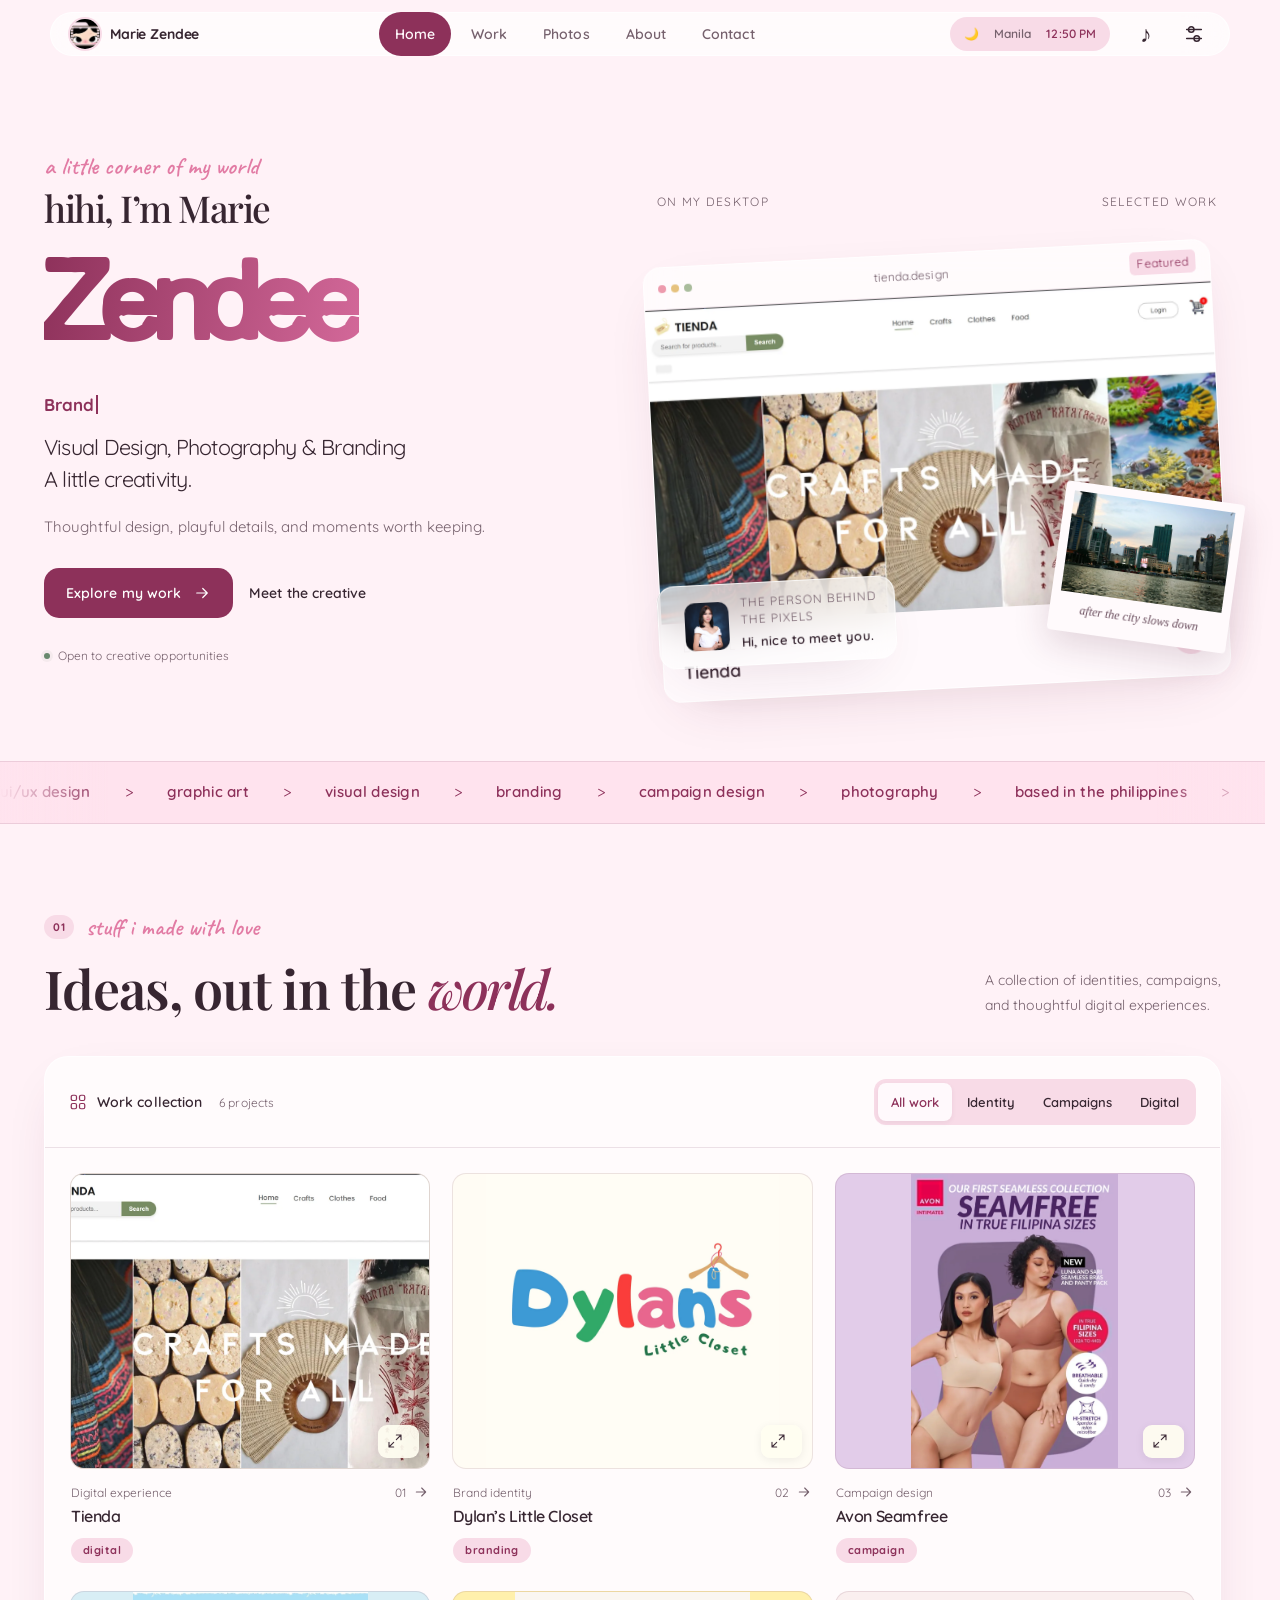
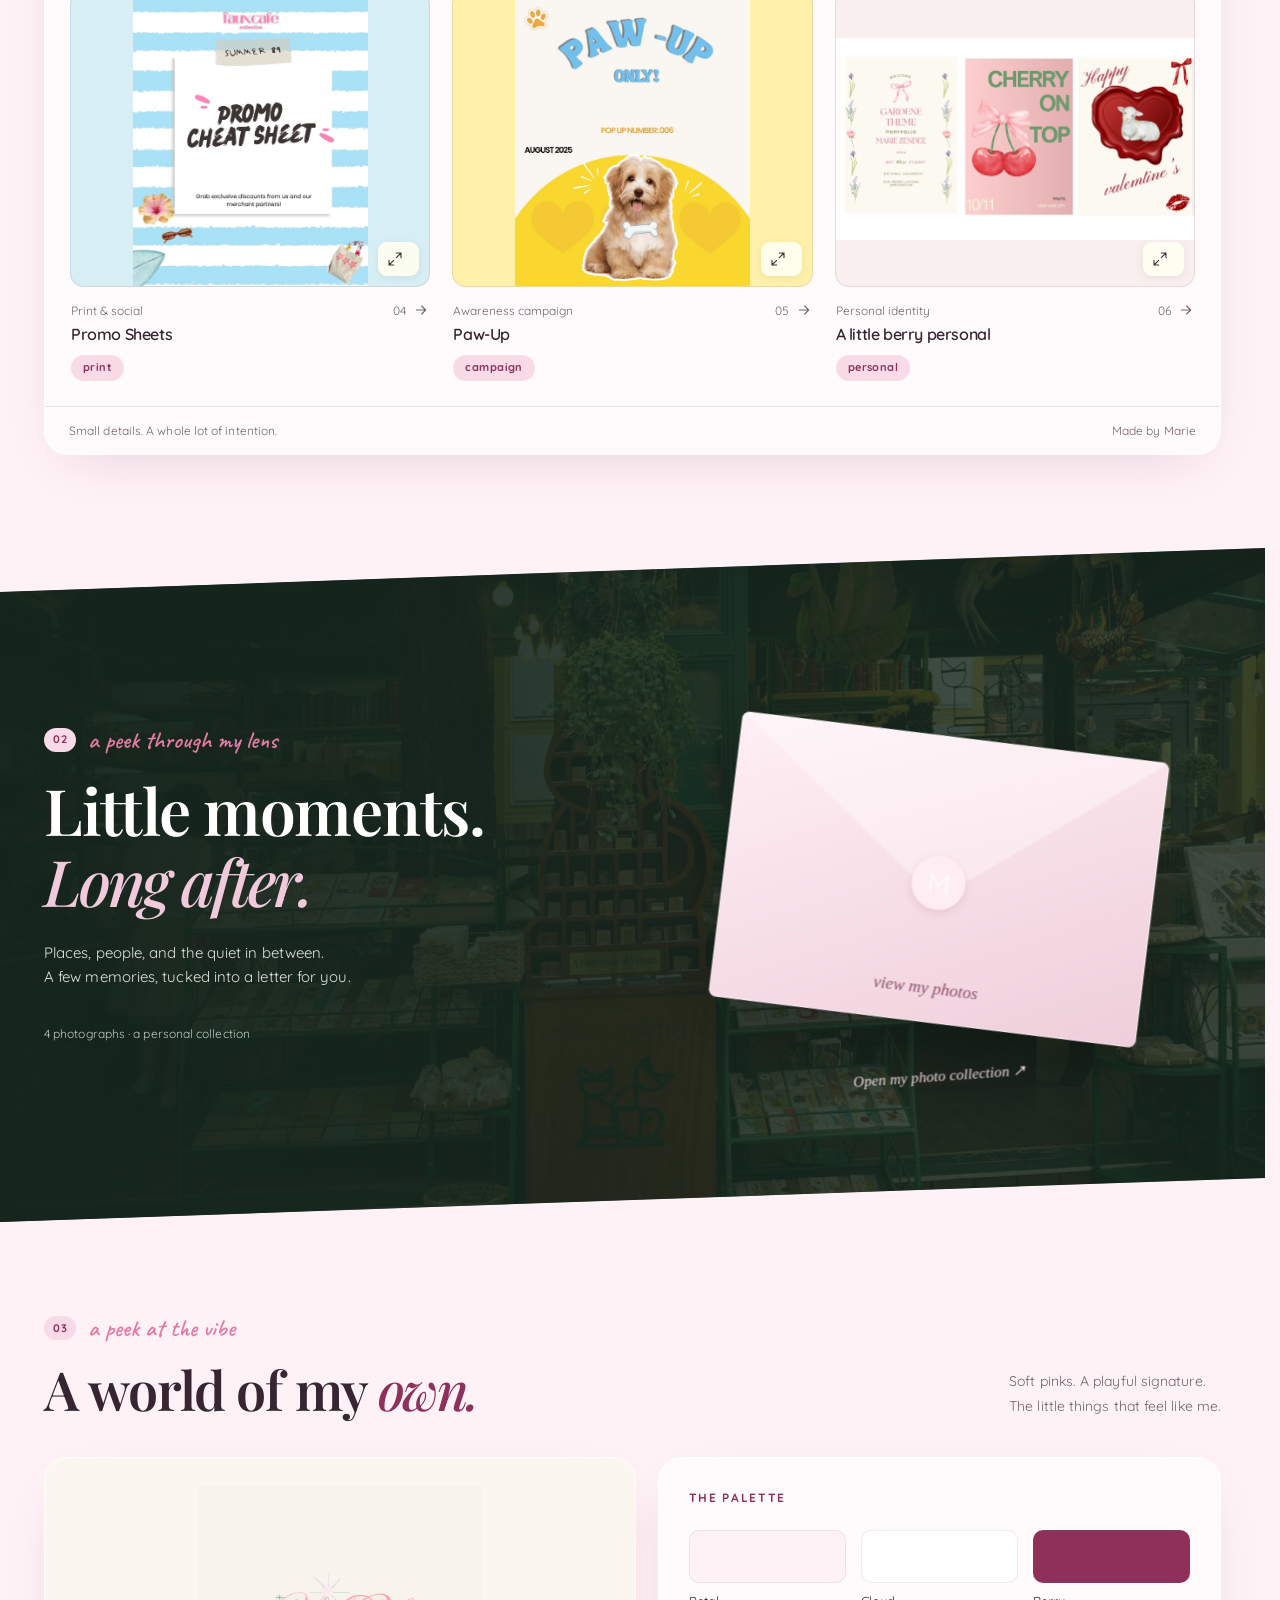
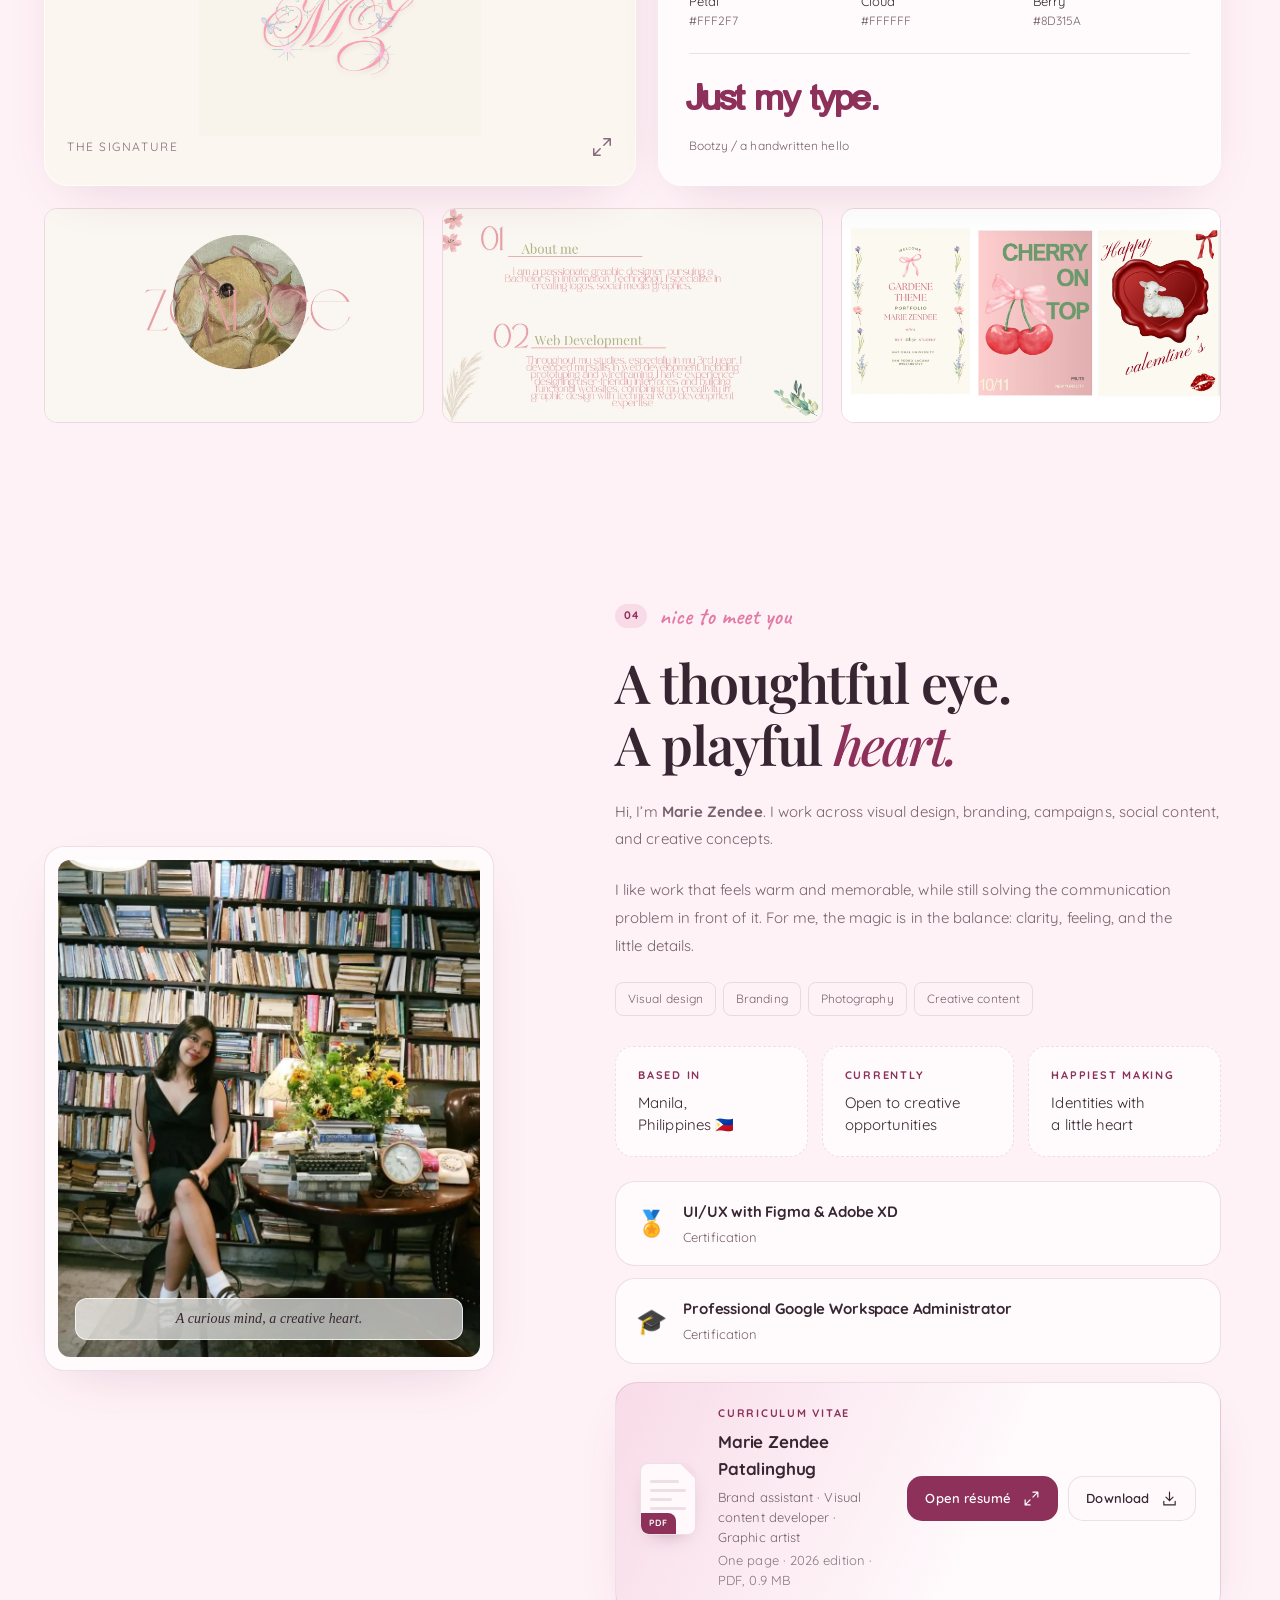
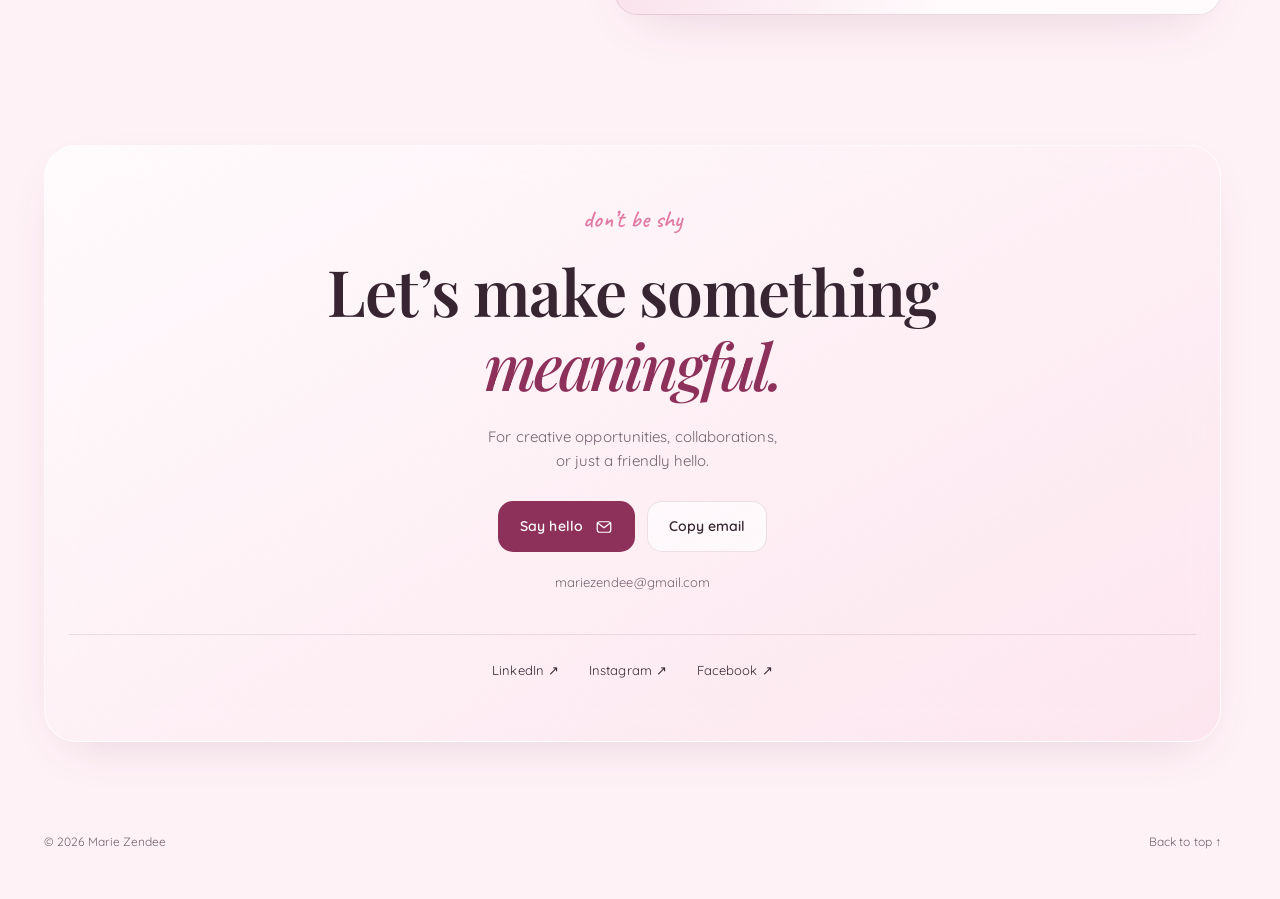
==== commit ac81cb6d: "Add files via upload" ====
--- a/index.html
+++ b/index.html
@@ -101,7 +101,6 @@
     <a class="skip-link" href="#visual">Skip to selected work</a>
     <div class="wallpaper" aria-hidden="true"></div>
     <div class="progress-line" id="progressLine" aria-hidden="true"></div>
-    <div class="petal-field" id="petalField" aria-hidden="true"></div>
     <header class="menubar glass">
       <a class="wordmark" href="#top"
         ><img
@@ -110,7 +109,7 @@
           height="32"
           alt=""
         /><strong>Marie Zendee</strong
-        ><span class="wordmark-bow" aria-hidden="true">🎀</span></a
+        ></a
       >
       <nav class="site-nav" aria-label="Main navigation">
         <a
@@ -163,12 +162,11 @@
       <section class="hero shell" aria-labelledby="heroTitle">
         <div class="hero-copy">
           <p class="eyebrow">
-            <span class="tiny-berry">🍓</span
-            ><span class="lead">a little corner of my world</span>
+            <span class="lead">a little corner of my world</span>
           </p>
           <h1 id="heroTitle">
             <span>hihi, I’m Marie</span><b>Zendee</b
-            ><span class="sticker inline" aria-hidden="true">🍓</span>
+            >
           </h1>
           <p
             class="hero-roles"
@@ -263,7 +261,7 @@
                 height="853"
                 class=""
                 fetchpriority="high" /></picture
-            ><span>after the city slows down ♡</span></button
+            ><span>after the city slows down</span></button
           ><a href="#about" class="profile-sticker glass"
             ><picture
               ><source
@@ -279,30 +277,29 @@
             ><span
               ><small>THE PERSON BEHIND THE PIXELS</small
               ><strong>Hi, nice to meet you.</strong></span
-            ><span aria-hidden="true">✿</span></a
-          ><span class="scene-berry" aria-hidden="true">🍓</span>
+            ></a
         </div>
       </section>
       <div class="marquee-band" aria-hidden="true">
         <div class="marquee-track">
           <span class="marquee-group"
-            ><span>ui/ux design</span><i aria-hidden="true">✿</i
-            ><span>graphic art</span><i aria-hidden="true">✿</i
-            ><span>visual design</span><i aria-hidden="true">✿</i
-            ><span>branding</span><i aria-hidden="true">✿</i
-            ><span>campaign design</span><i aria-hidden="true">✿</i
-            ><span>photography</span><i aria-hidden="true">✿</i
-            ><span>based in the philippines</span><i aria-hidden="true">✿</i
-            ><span>open for projects</span><i aria-hidden="true">✿</i></span
+            ><span>ui/ux design</span>
+            ><span>graphic art</span>
+            ><span>visual design</span>
+            ><span>branding</span>
+            ><span>campaign design</span>
+            ><span>photography</span>
+            ><span>based in the philippines</span>
+            ><span>open for projects</span>></span
           ><span class="marquee-group"
-            ><span>ui/ux design</span><i aria-hidden="true">✿</i
-            ><span>graphic art</span><i aria-hidden="true">✿</i
-            ><span>visual design</span><i aria-hidden="true">✿</i
-            ><span>branding</span><i aria-hidden="true">✿</i
-            ><span>campaign design</span><i aria-hidden="true">✿</i
-            ><span>photography</span><i aria-hidden="true">✿</i
-            ><span>based in the philippines</span><i aria-hidden="true">✿</i
-            ><span>open for projects</span><i aria-hidden="true">✿</i></span
+            ><span>ui/ux design</span>
+            ><span>graphic art</span>
+            ><span>visual design</span>
+            ><span>branding</span>
+            ><span>campaign design</span>
+            ><span>photography</span>
+            ><span>based in the philippines</span>
+            ><span>open for projects</span>></span
           >
         </div>
       </div>
@@ -318,7 +315,6 @@
               <span class="num">01</span
               ><span class="lead">stuff i made with love</span>
             </p>
-            <span class="sticker s2" aria-hidden="true">🎀</span>
             <h2 id="workTitle">Ideas, out in the <em>world.</em></h2>
           </div>
           <p>
@@ -643,7 +639,7 @@
           </div>
           <div class="collection-footer">
             <span>Small details. A whole lot of intention.</span
-            ><span>🍓 Made by Marie</span>
+            ><span>Made by Marie</span>
           </div>
         </div>
       </section>
@@ -694,7 +690,7 @@
                 ><strong>A few little <br />memories.</strong
                 ><span>With love, Zendee</span></span
               ><span class="env-front"></span><span class="env-flap"></span
-              ><span class="env-seal">🍓</span
+              ><span class="env-seal" aria-hidden="true">M</span
               ><span class="env-label">view my photos</span></button
             ><span class="envelope-caption">Open my photo collection ↗</span>
           </div>
@@ -832,7 +828,7 @@
               loading="lazy"
               decoding="async" /></picture
           ><span class="about-image-note glass"
-            >A curious mind, a creative heart. ✿</span
+            >A curious mind, a creative heart.</span
           >
         </div>
         <div class="about-copy">
@@ -942,10 +938,9 @@
         aria-labelledby="contactTitle"
       >
         <div class="contact-card glass">
-          <span class="contact-berry" aria-hidden="true">🍓</span>
           <p class="eyebrow"><span class="lead">don’t be shy</span></p>
           <h2 id="contactTitle">
-            Let’s make something <br /><em>berry lovely.</em>
+            Let’s make something <br /><em>meaningful.</em>
           </h2>
           <p>
             For creative opportunities, collaborations, <br />or just a friendly
--- a/style.css
+++ b/style.css
@@ -1,10 +1,10 @@
 @font-face{font-family:Bootzy;src:url('BootzyTM.ttf') format('truetype');font-display:swap}
 :root{color-scheme:light;--bg:#fff2f7;--ink:#372631;--muted:#76616d;--accent:#8d315a;--accent-soft:#f8dbe7;--surface:rgba(255,255,255,.65);--solid:#fff9fc;--line:rgba(124,66,94,.14);--shadow:0 18px 55px -25px rgba(89,30,59,.2);--radius:24px;--ease:cubic-bezier(.22,.75,.25,1);font-family:-apple-system,BlinkMacSystemFont,'Segoe UI',sans-serif;font-size:16px}
-*{box-sizing:border-box}html{scroll-behavior:smooth;scroll-padding-top:95px}body{margin:0;color:var(--ink);background:var(--bg);line-height:1.6;overflow-wrap:break-word}body[data-theme=pearl]{--bg:#f3f4f6;--accent:#594a71;--accent-soft:#e7e1ed;--surface:rgba(255,255,255,.76);--solid:#fff;--line:rgba(45,38,58,.13)}body[data-theme=midnight]{color-scheme:dark;--bg:#211d28;--ink:#fff1f7;--muted:#c6b4c3;--accent:#f2a8c7;--accent-soft:#493140;--surface:rgba(48,39,54,.82);--solid:#302736;--line:rgba(255,224,241,.16);--shadow:0 18px 55px -25px #0008}button,input,a{-webkit-tap-highlight-color:transparent}button,input{font:inherit}button,a{touch-action:manipulation}button{color:inherit;cursor:pointer}button{border:0;background:none}a{color:inherit;text-decoration:none}button:disabled{opacity:.4;cursor:default}button:focus-visible,a:focus-visible,input:focus-visible{outline:3px solid var(--accent);outline-offset:5px}button[hidden],[hidden]{display:none!important}img{display:block;max-width:100%;height:auto}picture{display:contents}svg{display:inline-block;width:22px;height:22px;flex-shrink:0;vertical-align:middle}h1,h2,h3,p,figure{margin:0}h2{font-size:clamp(2.15rem,4.2vw,3.75rem);line-height:1.15;letter-spacing:-.055em;font-weight:550}h2 em{font-family:Georgia,serif;color:var(--accent);font-weight:400;letter-spacing:-.05em}h3{font-weight:600}p{color:var(--muted)}small{font-size:.8125rem}.shell{width:min(1240px,calc(100% - 96px));margin-inline:auto}.section{padding-block:90px;scroll-margin-top:16px}.eyebrow{font-size:.75rem;letter-spacing:.14em;font-weight:650;color:var(--accent);margin-bottom:22px}.glass{background:var(--surface);border:1px solid rgba(255,255,255,.72);box-shadow:var(--shadow);backdrop-filter:blur(20px);-webkit-backdrop-filter:blur(20px)}body[data-theme=midnight] .glass{border-color:var(--line)}.wallpaper{position:fixed;inset:0;z-index:-1;background:radial-gradient(ellipse at 80% 17%,#e99abd35,transparent 42%),radial-gradient(ellipse at 5% 55%,#f4bdb230,transparent 40%),linear-gradient(135deg,transparent 50%,#ffffff55);pointer-events:none}body[data-theme=midnight] .wallpaper{opacity:.25}.skip-link{position:fixed;left:20px;top:-100px;z-index:200;padding:12px 20px;background:var(--solid);border-radius:12px}.skip-link:focus{top:12px}.menubar{position:sticky;top:0;z-index:20;height:60px;border-width:0 0 1px;box-shadow:none;display:flex;align-items:center;padding-inline:32px;gap:32px}.wordmark{display:flex;align-items:center;gap:10px;white-space:nowrap;font-size:.875rem}.wordmark img{width:30px;height:30px;border-radius:8px}.menu-tools{margin-left:auto;display:flex;align-items:center;gap:4px}.manila-time{font-size:.75rem;margin-right:16px;font-variant-numeric:tabular-nums;white-space:nowrap}.manila-time>span{color:var(--muted);margin-right:8px}.icon-button{width:44px;height:44px;display:inline-flex;align-items:center;justify-content:center;border-radius:13px;flex-shrink:0;transition:background .18s}.icon-button:hover{background:var(--accent-soft)}#soundBtn{font-size:1.45rem}#soundBtn[aria-pressed=true]{color:var(--accent);background:var(--accent-soft)}.hero{min-height:690px;display:grid;grid-template-columns:1fr 1.15fr;align-items:center;gap:45px;padding-block:85px 80px}.hero-copy{padding-bottom:15px}.hero .eyebrow{font-size:.75rem;letter-spacing:.12em;margin-bottom:24px}.tiny-berry{font-size:1.25rem;margin-right:7px}.hero h1{font-weight:500;line-height:1.05}.hero h1>span{display:block;font-size:clamp(1.6rem,2.9vw,2.5rem);letter-spacing:-.04em;margin-bottom:0}.hero h1 b{font-family:Bootzy,Georgia,serif;font-weight:400;font-size:clamp(5.5rem,10vw,9rem);letter-spacing:-.035em;line-height:1.25;position:relative;display:inline-block;color:var(--accent)}.title-star{position:absolute;font:400 2.5rem Georgia;right:-40px;top:18px;color:#cf859f;transform:rotate(15deg)}.hero-role{font-size:1.35rem;line-height:1.45;color:var(--ink);letter-spacing:-.035em;margin:5px 0 20px}.hero-description{max-width:365px;font-size:.9375rem;line-height:1.75}.actions{display:flex;align-items:center;gap:12px;flex-wrap:wrap;margin-top:28px}.button{display:inline-flex;justify-content:center;align-items:center;gap:12px;padding:13px 21px;min-height:48px;border-radius:15px;font-size:.875rem;font-weight:550;border:1px solid transparent;transition:transform .22s var(--ease),box-shadow .22s,background .22s}.button:hover{transform:translateY(-2px);box-shadow:0 6px 20px #72224320}.button svg{width:18px;height:18px}.primary{background:var(--accent);color:#fff}body[data-theme=midnight] .primary{color:#281b25}.secondary{background:var(--surface);border-color:var(--line)}.text-button{display:inline-flex;gap:8px;align-items:center;justify-content:center;font-size:.875rem;font-weight:550;min-height:44px;padding:8px 4px}.text-button:hover{color:var(--accent)}.hero-footnote{font-size:.75rem;color:var(--muted);display:flex;align-items:center;gap:8px;margin-top:28px}.status-dot{width:6px;height:6px;background:#68886d;border-radius:50%;box-shadow:0 0 0 3px #73937812}.desktop-scene{height:450px;position:relative;min-width:0}.scene-label{display:flex;justify-content:space-between;font-size:.75rem;letter-spacing:.11em;color:var(--muted);margin:0 4px 16px}.hero-window{border-radius:18px;overflow:hidden;transform:rotate(-3deg);margin-top:42px;position:relative;z-index:2;transition:transform .5s var(--ease);animation:arrive .75s var(--ease) both}.hero-window:hover{transform:rotate(-1deg) translateY(-4px)}.window-bar{height:42px;display:flex;align-items:center;justify-content:space-between;padding:0 14px;font-size:.75rem;color:var(--muted);border-bottom:1px solid var(--line)}.traffic-lights{display:flex;gap:5px}.traffic-lights i{width:8px;height:8px;border-radius:50%;background:#ed9bad}.traffic-lights i:nth-child(2){background:#e6c27e}.traffic-lights i:nth-child(3){background:#a9bc9c}.window-tag{font-size:.75rem;background:var(--accent-soft);color:var(--accent);padding:2px 7px;border-radius:5px}.hero-project{display:block;padding:0;width:100%;text-align:left}.hero-project img{width:100%;aspect-ratio:1.8;object-fit:cover}.hero-project-caption{display:flex;justify-content:space-between;align-items:center;padding:15px 20px;background:var(--solid)}.hero-project-caption small{display:block;font-size:.75rem;letter-spacing:.13em;color:var(--muted)}.hero-project-caption strong{font-size:1.1rem;font-weight:550}.circle-arrow{height:36px;width:36px;border-radius:50%;background:var(--accent-soft);color:var(--accent);display:grid;place-items:center}.photo-sticky{position:absolute;right:-15px;bottom:-1px;z-index:3;background:#fffafc;padding:9px 9px 5px;border-radius:4px;box-shadow:0 12px 35px #4a1b3228;transform:rotate(8deg);width:180px;transition:transform .3s}.photo-sticky:hover{transform:rotate(3deg) translateY(-5px)}.photo-sticky img{aspect-ratio:1.6;object-fit:cover}.photo-sticky span{font-family:Georgia,serif;font-style:italic;font-size:.75rem;display:block;padding:8px 0;color:#694c5c}.profile-sticker{position:absolute;left:5px;bottom:-22px;display:flex;align-items:center;gap:12px;border-radius:17px;padding:11px 14px;z-index:4;max-width:calc(100% - 145px);transform:rotate(-3deg)}.profile-sticker img{width:44px;height:48px;object-fit:cover;object-position:50% 25%;border-radius:10px}.profile-sticker small{display:block;font-size:.75rem;letter-spacing:.08em;white-space:nowrap;color:var(--muted)}.profile-sticker strong{font-size:.8125rem;font-weight:550}.profile-sticker>span:last-child{color:var(--accent);font-size:1.4rem}.scene-berry{position:absolute;right:7px;top:7px;font-size:3.5rem;transform:rotate(18deg);z-index:3;filter:drop-shadow(0 8px 8px #651b2b18)}.desktop-divider{display:flex;justify-content:space-between;align-items:center;padding-block:23px;border-block:1px solid var(--line);color:var(--muted);font-size:.75rem;letter-spacing:.1em}.desktop-divider a{font-size:.8125rem;letter-spacing:0}.section-heading{display:flex;align-items:flex-end;justify-content:space-between;gap:32px;margin-bottom:38px}.section-heading p:not(.eyebrow){font-size:.875rem;line-height:1.8}.section-heading .eyebrow{margin-bottom:16px}.work-window{border-radius:var(--radius);overflow:hidden;backdrop-filter:none;-webkit-backdrop-filter:none}.collection-toolbar{display:flex;align-items:center;justify-content:space-between;gap:15px;padding:22px 24px;border-bottom:1px solid var(--line)}.collection-name{display:flex;align-items:center;gap:10px;font-size:.875rem;font-weight:550}.collection-name svg{width:18px;height:18px;color:var(--accent)}.collection-name>span{font-size:.75rem;color:var(--muted);font-weight:400;margin-left:7px}.filters{display:flex;border-radius:12px;padding:4px;background:var(--accent-soft);gap:2px}.filters button{padding:8px 13px;font-size:.8125rem;border-radius:8px;min-height:38px;white-space:nowrap}.filters button[aria-pressed=true]{background:var(--solid);box-shadow:0 2px 5px #44223810;color:var(--accent)}.project-grid{display:grid;grid-template-columns:repeat(3,minmax(0,1fr));gap:28px 22px;padding:25px}.project-card{min-width:0}.project-open{padding:0;display:block;width:100%;text-align:left;border-radius:15px}.project-image{display:block;border-radius:14px;overflow:hidden;position:relative;background:#f5eef1;aspect-ratio:1.22;border:1px solid var(--line)}.project-image img{width:100%;height:100%;object-fit:contain;transition:transform .5s var(--ease)}.project-tienda img{object-fit:cover;object-position:25% 50%}.project-tienda{background:#f0ede3}.project-dylan{background:#fffcf4}.project-avon{background:#e2cce9}.project-promo{background:#d8eef5}.project-paw{background:#fff0ac}.project-berry{background:#faefef}.project-open:hover .project-image img{transform:scale(1.035)}.open-badge{position:absolute;right:10px;bottom:10px;display:flex;align-items:center;gap:7px;background:#fffef1ec;color:#402e3a;padding:7px 9px;border-radius:9px;box-shadow:0 2px 10px #0001}.open-badge svg{height:16px;width:16px}.open-badge span{font-size:.75rem;max-width:0;opacity:0;overflow:hidden;white-space:nowrap;transition:max-width .25s,opacity .25s}.project-open:hover .open-badge span,.project-open:focus-visible .open-badge span{max-width:110px;opacity:1}.project-caption{display:flex;justify-content:space-between;gap:8px;padding:14px 1px 0}.project-caption small{display:block;color:var(--muted);font-size:.75rem;margin-bottom:2px}.project-caption strong{display:block;font-size:1rem;font-weight:550;letter-spacing:-.025em}.project-index{color:var(--muted);font-size:.75rem;display:flex;align-items:center;gap:7px}.project-index svg{width:16px;height:16px}.collection-footer{display:flex;justify-content:space-between;border-top:1px solid var(--line);padding:14px 24px;font-size:.75rem;color:var(--muted)}.photo-section{position:relative;isolation:isolate;margin-block:25px;overflow:hidden;background:#182a24;color:#fff;transform:skewY(-2deg)}.photo-section-inner{transform:skewY(2deg);display:grid;grid-template-columns:1fr 1fr;gap:50px;align-items:center;min-height:390px}.photo-background{position:absolute;inset:0;z-index:-2;opacity:.3}.photo-background img{height:100%;width:100%;object-fit:cover;object-position:center}.photo-section:after{content:'';position:absolute;inset:0;background:linear-gradient(90deg,#15251deb,#15251d66 80%);z-index:-1}.photo-section .eyebrow{color:#dfc7d1}.photo-section h2{font-size:clamp(2.6rem,5vw,4.5rem);line-height:1.1}.photo-section h2 em{color:#f0c9da}.photo-section p:not(.eyebrow){color:#e2e4df;font-size:.9375rem;margin-top:25px}.photo-note{display:block;font-size:.75rem;color:#becac1;margin-top:35px}.envelope-zone{display:grid;justify-items:center;gap:30px;padding-top:40px;perspective:1000px}.envelope{position:relative;width:min(350px,100%);aspect-ratio:1.5;transform:rotate(7deg);filter:drop-shadow(0 25px 35px #0004);transition:transform .5s var(--ease);isolation:isolate}.envelope:hover{transform:rotate(3deg) translateY(-5px)}.env-back,.env-front,.env-flap{position:absolute;inset:0;border-radius:8px}.env-back{background:#f0cfdb;z-index:0}.env-letter{position:absolute;inset:7px 15px 12px;padding:20px;background:#fffaf6;border-radius:5px;color:#74505f;display:flex;flex-direction:column;align-items:center;justify-content:space-between;transition:transform .55s var(--ease);z-index:1}.env-letter>span{font:italic .75rem Georgia,serif}.env-letter strong{font:400 2.2rem/1.05 Bootzy,Georgia,serif}.env-front{background:linear-gradient(155deg,#ffeff5,#eeceda);clip-path:polygon(0 0,50% 55%,100% 0,100% 100%,0 100%);z-index:3;border:1px solid #ffffff70}.env-flap{background:linear-gradient(160deg,#fff5f8,#f5dfe7);clip-path:polygon(0 0,100% 0,50% 57%);z-index:4;transform-origin:top;transition:transform .4s var(--ease),z-index .01s .2s}.env-seal{position:absolute;top:42%;left:calc(50% - 24px);z-index:5;border-radius:50%;height:48px;width:48px;display:grid;place-items:center;font-size:25px;background:#ffedf3;box-shadow:0 3px 8px #b55d812f;transition:opacity .2s}.env-label{position:absolute;bottom:18px;left:0;right:0;z-index:4;font:italic 1rem Georgia;color:#8a5067}.envelope.open .env-flap{transform:rotateX(180deg);z-index:0}.envelope.open .env-seal{opacity:0}.envelope.open .env-letter{transform:translateY(-65px);transition-delay:.15s}.envelope-caption{font:italic .875rem Georgia;color:#f2dde6;transform:rotate(-4deg);margin-top:12px}.identity-grid{display:grid;grid-template-columns:1.05fr 1fr;gap:22px}.identity-main{padding:22px;display:flex;flex-direction:column;align-items:center;justify-content:center;position:relative;border-radius:var(--radius);background:#fbf7f0;min-height:300px}.identity-main img{height:250px;width:300px;object-fit:contain}.identity-main>span{width:100%;display:flex;justify-content:space-between;align-items:center;color:#856d7b;font-size:.75rem;letter-spacing:.13em}.identity-details{border-radius:var(--radius);padding:30px}.identity-details .eyebrow{font-size:.75rem}.palette{display:flex;gap:15px;margin-top:20px}.palette>span{flex:1;font-size:.8125rem}.palette i{display:block;height:53px;border-radius:10px;border:1px solid #83667420;background:var(--swatch);margin-bottom:8px}.palette small{display:block;color:var(--muted);font-size:.75rem}.type-sample{border-top:1px solid var(--line);padding-top:20px;margin-top:22px;display:flex;flex-direction:column}.bootzy{font:400 2.6rem/1.25 Bootzy,Georgia,serif;color:var(--accent)}.type-sample>span:last-child{font-size:.75rem;color:var(--muted);margin-top:10px}.identity-boards{display:grid;grid-template-columns:repeat(3,1fr);gap:18px;margin-top:22px}.identity-boards button{padding:0;border-radius:13px;overflow:hidden;border:1px solid var(--line);transition:transform .2s}.identity-boards button:hover{transform:translateY(-4px)}.identity-boards img{width:100%;aspect-ratio:16/9;object-fit:contain}.about-section{display:grid;grid-template-columns:.85fr 1fr;gap:100px;align-items:center}.about-image{position:relative;padding:13px;background:var(--surface);border:1px solid var(--line);border-radius:20px;transform:rotate(-3deg);box-shadow:var(--shadow);max-width:450px}.about-image img{width:100%;aspect-ratio:.85;object-fit:cover;border-radius:12px}.about-image-note{position:absolute;bottom:30px;left:30px;right:30px;border-radius:12px;text-align:center;padding:12px;font:italic .875rem Georgia}.about-copy>p:not(.eyebrow){margin-top:23px;font-size:.9375rem;line-height:1.85}.about-tags{display:flex;gap:7px;flex-wrap:wrap;margin-block:23px}.about-tags span,.tool-list span{font-size:.75rem;padding:6px 12px;border-radius:8px;border:1px solid var(--line);color:var(--muted)}.tool-list{display:flex;gap:7px;flex-wrap:wrap;max-width:290px;justify-content:flex-end}.process-section{padding-top:55px}.process-grid{display:grid;grid-template-columns:repeat(3,1fr);gap:20px}.process-grid article{padding:28px;border-radius:20px;backdrop-filter:none;-webkit-backdrop-filter:none}.process-grid article>span{font:italic 2rem Georgia;color:var(--accent);opacity:.75}.process-grid h3{font-size:1.2rem;font-weight:550;letter-spacing:-.04em;margin:25px 0 10px}.process-grid p{font-size:.875rem;line-height:1.8}.contact-section{padding-top:40px}.contact-card{border-radius:32px;text-align:center;padding:60px 24px;background:linear-gradient(150deg,var(--surface),#f3b7d033);position:relative;overflow:hidden}.contact-berry{display:block;font-size:2.8rem;transform:rotate(-12deg);margin-bottom:20px}.contact-card h2{font-size:clamp(2.5rem,5vw,4.3rem)}.contact-card>p:not(.eyebrow){margin-top:24px;font-size:.9375rem}.contact-card .actions{justify-content:center}.email-address{display:inline-block;margin-top:20px;font-size:.8125rem;color:var(--muted)}.social-links{display:flex;justify-content:center;gap:30px;margin-top:40px;padding-top:25px;border-top:1px solid var(--line);font-size:.8125rem}.social-links a:hover{color:var(--accent)}.footer{display:flex;justify-content:space-between;gap:20px;color:var(--muted);font-size:.75rem;padding-bottom:48px}dialog{color:var(--ink);border:1px solid var(--line);padding:0;background:var(--solid);max-height:calc(100dvh - 48px);overscroll-behavior:contain;box-shadow:0 35px 120px #160d2255}dialog::backdrop{background:#281d2b66;backdrop-filter:blur(8px);-webkit-backdrop-filter:blur(8px)}dialog[open]{animation:window-in .28s var(--ease)}.window-dialog{border-radius:22px;width:min(1050px,calc(100% - 48px))}.dialog-bar{display:flex;align-items:center;justify-content:space-between;gap:16px;padding:14px 22px;border-bottom:1px solid var(--line);background:var(--solid);position:sticky;top:0;z-index:3}.window-label{font-size:.75rem;color:var(--muted);letter-spacing:.12em}.dialog-tools{display:flex;gap:3px}.dialog-bar h3{font-size:1.1rem;letter-spacing:-.035em;font-weight:550}.case-content{padding:35px}.case-intro{display:flex;justify-content:space-between;align-items:flex-end;gap:20px;margin-bottom:28px}.case-intro h2{font-size:clamp(2rem,5vw,3.5rem);margin-top:8px}.case-intro .eyebrow{margin:0}.case-description{font-size:1rem;max-width:570px;line-height:1.8}.case-main-image{background:#f3eef0;border:1px solid var(--line);border-radius:16px;padding:18px;text-align:center;margin-bottom:25px}.case-main-image button{display:block;width:100%;padding:0;cursor:zoom-in}.case-main-image img{height:auto;max-height:65dvh;max-width:100%;margin:auto;object-fit:contain;border-radius:4px}.case-main-image>span{display:block;font-size:.75rem;color:#76616d;margin-top:12px}.case-facts{display:grid;grid-template-columns:repeat(3,minmax(0,1fr));gap:20px;border-block:1px solid var(--line);padding:24px 0;margin:28px 0}.case-facts dt{color:var(--muted);font-size:.75rem;margin-bottom:5px}.case-facts dd{font-size:.875rem;margin:0}.case-boards{display:grid;gap:18px;margin-top:25px}.case-boards button{padding:0;cursor:zoom-in}.case-boards img{width:100%;height:auto;border-radius:12px;border:1px solid var(--line)}.case-navigation{display:flex;justify-content:space-between;align-items:center;padding:15px 25px;border-top:1px solid var(--line);font-size:.75rem;color:var(--muted)}.case-dialog.expanded{width:calc(100% - 24px);max-height:calc(100dvh - 24px)}.gallery-dialog{width:min(1000px,calc(100% - 48px))}.gallery-stage{padding:24px 24px 0;touch-action:pan-y}.gallery-stage>button{position:relative;display:block;padding:0;width:100%;border-radius:12px;overflow:hidden;background:#141b19;cursor:zoom-in}.gallery-stage img{width:100%;height:min(48dvh,530px);object-fit:contain}.gallery-expand-badge{position:absolute;bottom:16px;right:16px;display:flex;align-items:center;gap:8px;font-size:.75rem;padding:9px 13px;border-radius:10px}.gallery-expand-badge svg{width:16px;height:16px}.gallery-controls{display:flex;justify-content:space-between;align-items:center;padding:15px 26px}.gallery-controls>div{text-align:center;display:flex;flex-direction:column;gap:2px}.gallery-controls strong{font-size:.9375rem;font-weight:550}.gallery-controls span{font-size:.75rem;color:var(--muted)}.photo-thumbs{display:flex;justify-content:center;gap:10px;padding:0 24px}.photo-thumbs button{padding:3px;border:2px solid transparent;border-radius:10px;width:80px}.photo-thumbs button[aria-pressed=true]{border-color:var(--accent)}.photo-thumbs img{width:100%;aspect-ratio:1.5;object-fit:cover;border-radius:5px}.gallery-hint{text-align:center;font-size:.75rem;margin:10px 0 18px}.image-dialog{width:calc(100% - 32px);max-width:1500px;height:calc(100dvh - 32px);max-height:none;border-radius:18px;background:#1d1921;color:#fff}.image-dialog[open]{display:flex;flex-direction:column}.image-toolbar{display:flex;align-items:center;justify-content:space-between;gap:20px;padding:12px 20px;font-size:.875rem;flex-shrink:0}.image-toolbar .icon-button:hover{background:#ffffff20}.image-canvas{flex:1;min-height:0;overflow:auto;display:flex;justify-content:center;align-items:center;padding:12px}.image-canvas img{width:100%;height:100%;object-fit:contain}.image-dialog>a{align-self:center;margin:12px 16px 18px;color:#fff;background:#ffffff15;border-color:#ffffff20;font-size:.75rem}.search-dialog{width:min(590px,calc(100% - 32px))}.search-field{margin:20px;display:flex;align-items:center;gap:12px;padding:12px 14px;border:1px solid var(--line);border-radius:13px;background:var(--surface)}.search-field svg{color:var(--muted)}.search-field input{width:100%;background:transparent;color:var(--ink);border:0;outline:none;font-size:1rem;min-width:0}.search-field:focus-within{outline:2px solid var(--accent);outline-offset:2px}.search-results{max-height:45dvh;overflow:auto;padding:0 12px 15px}.search-result{display:flex;align-items:center;gap:12px;text-align:left;width:100%;padding:12px;border-radius:12px}.search-result:hover,.search-result:focus{background:var(--accent-soft)}.result-icon{display:grid;place-items:center;width:40px;height:40px;border:1px solid var(--line);border-radius:10px;font-size:1.1rem}.search-result strong{display:block;font-size:.875rem;font-weight:550}.search-result small{display:block;font-size:.75rem;color:var(--muted)}.search-result>span:last-child{margin-left:auto;color:var(--muted)}.search-empty{padding:15px 10px 25px;text-align:center;font-size:.875rem}.search-help{border-top:1px solid var(--line);padding:12px 22px;font-size:.75rem;display:flex;justify-content:space-between;color:var(--muted)}.settings-dialog{width:min(450px,calc(100% - 32px))}.settings-content{padding:24px}.settings-content>p{font-size:.875rem}.theme-options{display:grid;grid-template-columns:repeat(3,1fr);gap:12px;margin:22px 0 28px}.theme-options button{border:2px solid transparent;border-radius:13px;padding:5px;font-size:.8125rem}.theme-options button[aria-pressed=true]{border-color:var(--accent);color:var(--accent)}.theme-swatch{display:block;height:65px;border-radius:8px;margin-bottom:8px;border:1px solid var(--line)}.theme-swatch.berry{background:linear-gradient(130deg,#fff9fc,#edb6ce)}.theme-swatch.pearl{background:linear-gradient(130deg,#fff,#d2d3df)}.theme-swatch.midnight{background:linear-gradient(130deg,#4e374b,#211d28)}.setting-row{display:flex;align-items:center;justify-content:space-between;gap:18px;border-block:1px solid var(--line);padding:20px 0}.setting-row strong{display:block;font-size:.875rem;font-weight:550}.setting-row small{display:block;color:var(--muted);font-size:.75rem}.setting-row input{width:38px;height:24px;accent-color:var(--accent);cursor:pointer}.settings-content .setting-note{font-size:.75rem;margin-top:18px}#toast{position:fixed;left:50%;bottom:24px;transform:translate(-50%,10px);z-index:100;background:var(--solid);border:1px solid var(--line);box-shadow:var(--shadow);padding:12px 20px;border-radius:13px;opacity:0;pointer-events:none;font-size:.875rem;max-width:calc(100% - 32px);transition:opacity .2s,transform .2s}#toast.visible{opacity:1;transform:translate(-50%,0)}.noscript-note{position:relative;padding:15px 20px;text-align:center;background:var(--solid);font-size:.875rem;margin-bottom:24px}.image-error{font-size:.875rem;padding:25px;text-align:center;color:var(--muted)}@keyframes arrive{from{opacity:0;transform:translateY(16px) rotate(-3deg)}to{opacity:1;transform:translateY(0) rotate(-3deg)}}@keyframes window-in{from{opacity:0;transform:translateY(12px) scale(.98)}to{opacity:1;transform:translateY(0) scale(1)}}
+*{box-sizing:border-box}html{scroll-behavior:smooth;scroll-padding-top:95px}body{margin:0;color:var(--ink);background:var(--bg);line-height:1.6;overflow-wrap:break-word}body[data-theme=pearl]{--bg:#f3f4f6;--accent:#594a71;--accent-soft:#e7e1ed;--surface:rgba(255,255,255,.76);--solid:#fff;--line:rgba(45,38,58,.13)}body[data-theme=midnight]{color-scheme:dark;--bg:#211d28;--ink:#fff1f7;--muted:#c6b4c3;--accent:#f2a8c7;--accent-soft:#493140;--surface:rgba(48,39,54,.82);--solid:#302736;--line:rgba(255,224,241,.16);--shadow:0 18px 55px -25px #0008}button,input,a{-webkit-tap-highlight-color:transparent}button,input{font:inherit}button,a{touch-action:manipulation}button{color:inherit;cursor:pointer}button{border:0;background:none}a{color:inherit;text-decoration:none}button:disabled{opacity:.4;cursor:default}button:focus-visible,a:focus-visible,input:focus-visible{outline:3px solid var(--accent);outline-offset:5px}button[hidden],[hidden]{display:none!important}img{display:block;max-width:100%;height:auto}picture{display:contents}svg{display:inline-block;width:22px;height:22px;flex-shrink:0;vertical-align:middle}h1,h2,h3,p,figure{margin:0}h2{font-size:clamp(2.15rem,4.2vw,3.75rem);line-height:1.15;letter-spacing:-.055em;font-weight:550}h2 em{font-family:Georgia,serif;color:var(--accent);font-weight:400;letter-spacing:-.05em}h3{font-weight:600}p{color:var(--muted)}small{font-size:.8125rem}.shell{width:min(1240px,calc(100% - 96px));margin-inline:auto}.section{padding-block:90px;scroll-margin-top:16px}.eyebrow{font-size:.75rem;letter-spacing:.14em;font-weight:650;color:var(--accent);margin-bottom:22px}.glass{background:var(--surface);border:1px solid rgba(255,255,255,.72);box-shadow:var(--shadow);backdrop-filter:blur(20px);-webkit-backdrop-filter:blur(20px)}body[data-theme=midnight] .glass{border-color:var(--line)}.wallpaper{position:fixed;inset:0;z-index:-1;background:var(--bg);pointer-events:none}body[data-theme=midnight] .wallpaper{opacity:.25}.skip-link{position:fixed;left:20px;top:-100px;z-index:200;padding:12px 20px;background:var(--solid);border-radius:12px}.skip-link:focus{top:12px}.menubar{position:sticky;top:0;z-index:20;height:60px;border-width:0 0 1px;box-shadow:none;display:flex;align-items:center;padding-inline:32px;gap:32px}.wordmark{display:flex;align-items:center;gap:10px;white-space:nowrap;font-size:.875rem}.wordmark img{width:30px;height:30px;border-radius:8px}.menu-tools{margin-left:auto;display:flex;align-items:center;gap:4px}.manila-time{font-size:.75rem;margin-right:16px;font-variant-numeric:tabular-nums;white-space:nowrap}.manila-time>span{color:var(--muted);margin-right:8px}.icon-button{width:44px;height:44px;display:inline-flex;align-items:center;justify-content:center;border-radius:13px;flex-shrink:0;transition:background .18s}.icon-button:hover{background:var(--accent-soft)}#soundBtn{font-size:1.45rem}#soundBtn[aria-pressed=true]{color:var(--accent);background:var(--accent-soft)}.hero{min-height:690px;display:grid;grid-template-columns:1fr 1.15fr;align-items:center;gap:45px;padding-block:85px 80px}.hero-copy{padding-bottom:15px}.hero .eyebrow{font-size:.75rem;letter-spacing:.12em;margin-bottom:24px}.hero h1{font-weight:500;line-height:1.05}.hero h1>span{display:block;font-size:clamp(1.6rem,2.9vw,2.5rem);letter-spacing:-.04em;margin-bottom:0}.hero h1 b{font-family:Bootzy,Georgia,serif;font-weight:400;font-size:clamp(5.5rem,10vw,9rem);letter-spacing:-.035em;line-height:1.25;position:relative;display:inline-block;color:var(--accent)}.title-star{position:absolute;font:400 2.5rem Georgia;right:-40px;top:18px;color:#cf859f;transform:rotate(15deg)}.hero-role{font-size:1.35rem;line-height:1.45;color:var(--ink);letter-spacing:-.035em;margin:5px 0 20px}.hero-description{max-width:365px;font-size:.9375rem;line-height:1.75}.actions{display:flex;align-items:center;gap:12px;flex-wrap:wrap;margin-top:28px}.button{display:inline-flex;justify-content:center;align-items:center;gap:12px;padding:13px 21px;min-height:48px;border-radius:15px;font-size:.875rem;font-weight:550;border:1px solid transparent;transition:transform .22s var(--ease),box-shadow .22s,background .22s}.button:hover{transform:translateY(-2px);box-shadow:0 6px 20px #72224320}.button svg{width:18px;height:18px}.primary{background:var(--accent);color:#fff}body[data-theme=midnight] .primary{color:#281b25}.secondary{background:var(--surface);border-color:var(--line)}.text-button{display:inline-flex;gap:8px;align-items:center;justify-content:center;font-size:.875rem;font-weight:550;min-height:44px;padding:8px 4px}.text-button:hover{color:var(--accent)}.hero-footnote{font-size:.75rem;color:var(--muted);display:flex;align-items:center;gap:8px;margin-top:28px}.status-dot{width:6px;height:6px;background:#68886d;border-radius:50%;box-shadow:0 0 0 3px #73937812}.desktop-scene{height:450px;position:relative;min-width:0}.scene-label{display:flex;justify-content:space-between;font-size:.75rem;letter-spacing:.11em;color:var(--muted);margin:0 4px 16px}.hero-window{border-radius:18px;overflow:hidden;transform:rotate(-3deg);margin-top:42px;position:relative;z-index:2;transition:transform .5s var(--ease);animation:arrive .75s var(--ease) both}.hero-window:hover{transform:rotate(-1deg) translateY(-4px)}.window-bar{height:42px;display:flex;align-items:center;justify-content:space-between;padding:0 14px;font-size:.75rem;color:var(--muted);border-bottom:1px solid var(--line)}.traffic-lights{display:flex;gap:5px}.traffic-lights i{width:8px;height:8px;border-radius:50%;background:#ed9bad}.traffic-lights i:nth-child(2){background:#e6c27e}.traffic-lights i:nth-child(3){background:#a9bc9c}.window-tag{font-size:.75rem;background:var(--accent-soft);color:var(--accent);padding:2px 7px;border-radius:5px}.hero-project{display:block;padding:0;width:100%;text-align:left}.hero-project img{width:100%;aspect-ratio:1.8;object-fit:cover}.hero-project-caption{display:flex;justify-content:space-between;align-items:center;padding:15px 20px;background:var(--solid)}.hero-project-caption small{display:block;font-size:.75rem;letter-spacing:.13em;color:var(--muted)}.hero-project-caption strong{font-size:1.1rem;font-weight:550}.circle-arrow{height:36px;width:36px;border-radius:50%;background:var(--accent-soft);color:var(--accent);display:grid;place-items:center}.photo-sticky{position:absolute;right:-15px;bottom:-1px;z-index:3;background:#fffafc;padding:9px 9px 5px;border-radius:4px;box-shadow:0 12px 35px #4a1b3228;transform:rotate(8deg);width:180px;transition:transform .3s}.photo-sticky:hover{transform:rotate(3deg) translateY(-5px)}.photo-sticky img{aspect-ratio:1.6;object-fit:cover}.photo-sticky span{font-family:Georgia,serif;font-style:italic;font-size:.75rem;display:block;padding:8px 0;color:#694c5c}.profile-sticker{position:absolute;left:5px;bottom:-22px;display:flex;align-items:center;gap:12px;border-radius:17px;padding:11px 14px;z-index:4;max-width:calc(100% - 145px);transform:rotate(-3deg)}.profile-sticker img{width:44px;height:48px;object-fit:cover;object-position:50% 25%;border-radius:10px}.profile-sticker small{display:block;font-size:.75rem;letter-spacing:.08em;white-space:nowrap;color:var(--muted)}.profile-sticker strong{font-size:.8125rem;font-weight:550}.desktop-divider{display:flex;justify-content:space-between;align-items:center;padding-block:23px;border-block:1px solid var(--line);color:var(--muted);font-size:.75rem;letter-spacing:.1em}.desktop-divider a{font-size:.8125rem;letter-spacing:0}.section-heading{display:flex;align-items:flex-end;justify-content:space-between;gap:32px;margin-bottom:38px}.section-heading p:not(.eyebrow){font-size:.875rem;line-height:1.8}.section-heading .eyebrow{margin-bottom:16px}.work-window{border-radius:var(--radius);overflow:hidden;backdrop-filter:none;-webkit-backdrop-filter:none}.collection-toolbar{display:flex;align-items:center;justify-content:space-between;gap:15px;padding:22px 24px;border-bottom:1px solid var(--line)}.collection-name{display:flex;align-items:center;gap:10px;font-size:.875rem;font-weight:550}.collection-name svg{width:18px;height:18px;color:var(--accent)}.collection-name>span{font-size:.75rem;color:var(--muted);font-weight:400;margin-left:7px}.filters{display:flex;border-radius:12px;padding:4px;background:var(--accent-soft);gap:2px}.filters button{padding:8px 13px;font-size:.8125rem;border-radius:8px;min-height:38px;white-space:nowrap}.filters button[aria-pressed=true]{background:var(--solid);box-shadow:0 2px 5px #44223810;color:var(--accent)}.project-grid{display:grid;grid-template-columns:repeat(3,minmax(0,1fr));gap:28px 22px;padding:25px}.project-card{min-width:0}.project-open{padding:0;display:block;width:100%;text-align:left;border-radius:15px}.project-image{display:block;border-radius:14px;overflow:hidden;position:relative;background:#f5eef1;aspect-ratio:1.22;border:1px solid var(--line)}.project-image img{width:100%;height:100%;object-fit:contain;transition:transform .5s var(--ease)}.project-tienda img{object-fit:cover;object-position:25% 50%}.project-tienda{background:#f0ede3}.project-dylan{background:#fffcf4}.project-avon{background:#e2cce9}.project-promo{background:#d8eef5}.project-paw{background:#fff0ac}.project-berry{background:#faefef}.project-open:hover .project-image img{transform:scale(1.035)}.open-badge{position:absolute;right:10px;bottom:10px;display:flex;align-items:center;gap:7px;background:#fffef1ec;color:#402e3a;padding:7px 9px;border-radius:9px;box-shadow:0 2px 10px #0001}.open-badge svg{height:16px;width:16px}.open-badge span{font-size:.75rem;max-width:0;opacity:0;overflow:hidden;white-space:nowrap;transition:max-width .25s,opacity .25s}.project-open:hover .open-badge span,.project-open:focus-visible .open-badge span{max-width:110px;opacity:1}.project-caption{display:flex;justify-content:space-between;gap:8px;padding:14px 1px 0}.project-caption small{display:block;color:var(--muted);font-size:.75rem;margin-bottom:2px}.project-caption strong{display:block;font-size:1rem;font-weight:550;letter-spacing:-.025em}.project-index{color:var(--muted);font-size:.75rem;display:flex;align-items:center;gap:7px}.project-index svg{width:16px;height:16px}.collection-footer{display:flex;justify-content:space-between;border-top:1px solid var(--line);padding:14px 24px;font-size:.75rem;color:var(--muted)}.photo-section{position:relative;isolation:isolate;margin-block:25px;overflow:hidden;background:#182a24;color:#fff;transform:skewY(-2deg)}.photo-section-inner{transform:skewY(2deg);display:grid;grid-template-columns:1fr 1fr;gap:50px;align-items:center;min-height:390px}.photo-background{position:absolute;inset:0;z-index:-2;opacity:.3}.photo-background img{height:100%;width:100%;object-fit:cover;object-position:center}.photo-section:after{content:'';position:absolute;inset:0;background:linear-gradient(90deg,#15251deb,#15251d66 80%);z-index:-1}.photo-section .eyebrow{color:#dfc7d1}.photo-section h2{font-size:clamp(2.6rem,5vw,4.5rem);line-height:1.1}.photo-section h2 em{color:#f0c9da}.photo-section p:not(.eyebrow){color:#e2e4df;font-size:.9375rem;margin-top:25px}.photo-note{display:block;font-size:.75rem;color:#becac1;margin-top:35px}.envelope-zone{display:grid;justify-items:center;gap:30px;padding-top:40px;perspective:1000px}.envelope{position:relative;width:min(350px,100%);aspect-ratio:1.5;transform:rotate(7deg);filter:drop-shadow(0 25px 35px #0004);transition:transform .5s var(--ease);isolation:isolate}.envelope:hover{transform:rotate(3deg) translateY(-5px)}.env-back,.env-front,.env-flap{position:absolute;inset:0;border-radius:8px}.env-back{background:#f0cfdb;z-index:0}.env-letter{position:absolute;inset:7px 15px 12px;padding:20px;background:#fffaf6;border-radius:5px;color:#74505f;display:flex;flex-direction:column;align-items:center;justify-content:space-between;transition:transform .55s var(--ease);z-index:1}.env-letter>span{font:italic .75rem Georgia,serif}.env-letter strong{font:400 2.2rem/1.05 Bootzy,Georgia,serif}.env-front{background:linear-gradient(155deg,#ffeff5,#eeceda);clip-path:polygon(0 0,50% 55%,100% 0,100% 100%,0 100%);z-index:3;border:1px solid #ffffff70}.env-flap{background:linear-gradient(160deg,#fff5f8,#f5dfe7);clip-path:polygon(0 0,100% 0,50% 57%);z-index:4;transform-origin:top;transition:transform .4s var(--ease),z-index .01s .2s}.env-seal{position:absolute;top:42%;left:calc(50% - 24px);z-index:5;border-radius:50%;height:48px;width:48px;display:grid;place-items:center;font-size:25px;background:#ffedf3;box-shadow:0 3px 8px #b55d812f;transition:opacity .2s}.env-label{position:absolute;bottom:18px;left:0;right:0;z-index:4;font:italic 1rem Georgia;color:#8a5067}.envelope.open .env-flap{transform:rotateX(180deg);z-index:0}.envelope.open .env-seal{opacity:0}.envelope.open .env-letter{transform:translateY(-65px);transition-delay:.15s}.envelope-caption{font:italic .875rem Georgia;color:#f2dde6;transform:rotate(-4deg);margin-top:12px}.identity-grid{display:grid;grid-template-columns:1.05fr 1fr;gap:22px}.identity-main{padding:22px;display:flex;flex-direction:column;align-items:center;justify-content:center;position:relative;border-radius:var(--radius);background:#fbf7f0;min-height:300px}.identity-main img{height:250px;width:300px;object-fit:contain}.identity-main>span{width:100%;display:flex;justify-content:space-between;align-items:center;color:#856d7b;font-size:.75rem;letter-spacing:.13em}.identity-details{border-radius:var(--radius);padding:30px}.identity-details .eyebrow{font-size:.75rem}.palette{display:flex;gap:15px;margin-top:20px}.palette>span{flex:1;font-size:.8125rem}.palette i{display:block;height:53px;border-radius:10px;border:1px solid #83667420;background:var(--swatch);margin-bottom:8px}.palette small{display:block;color:var(--muted);font-size:.75rem}.type-sample{border-top:1px solid var(--line);padding-top:20px;margin-top:22px;display:flex;flex-direction:column}.bootzy{font:400 2.6rem/1.25 Bootzy,Georgia,serif;color:var(--accent)}.type-sample>span:last-child{font-size:.75rem;color:var(--muted);margin-top:10px}.identity-boards{display:grid;grid-template-columns:repeat(3,1fr);gap:18px;margin-top:22px}.identity-boards button{padding:0;border-radius:13px;overflow:hidden;border:1px solid var(--line);transition:transform .2s}.identity-boards button:hover{transform:translateY(-4px)}.identity-boards img{width:100%;aspect-ratio:16/9;object-fit:contain}.about-section{display:grid;grid-template-columns:.85fr 1fr;gap:100px;align-items:center}.about-image{position:relative;padding:13px;background:var(--surface);border:1px solid var(--line);border-radius:20px;transform:rotate(-3deg);box-shadow:var(--shadow);max-width:450px}.about-image img{width:100%;aspect-ratio:.85;object-fit:cover;border-radius:12px}.about-image-note{position:absolute;bottom:30px;left:30px;right:30px;border-radius:12px;text-align:center;padding:12px;font:italic .875rem Georgia}.about-copy>p:not(.eyebrow){margin-top:23px;font-size:.9375rem;line-height:1.85}.about-tags{display:flex;gap:7px;flex-wrap:wrap;margin-block:23px}.about-tags span,.tool-list span{font-size:.75rem;padding:6px 12px;border-radius:8px;border:1px solid var(--line);color:var(--muted)}.tool-list{display:flex;gap:7px;flex-wrap:wrap;max-width:290px;justify-content:flex-end}.process-section{padding-top:55px}.process-grid{display:grid;grid-template-columns:repeat(3,1fr);gap:20px}.process-grid article{padding:28px;border-radius:20px;backdrop-filter:none;-webkit-backdrop-filter:none}.process-grid article>span{font:italic 2rem Georgia;color:var(--accent);opacity:.75}.process-grid h3{font-size:1.2rem;font-weight:550;letter-spacing:-.04em;margin:25px 0 10px}.process-grid p{font-size:.875rem;line-height:1.8}.contact-section{padding-top:40px}.contact-card{border-radius:32px;text-align:center;padding:60px 24px;background:linear-gradient(150deg,var(--surface),#f3b7d033);position:relative;overflow:hidden}.contact-berry{display:block;font-size:2.8rem;transform:rotate(-12deg);margin-bottom:20px}.contact-card h2{font-size:clamp(2.5rem,5vw,4.3rem)}.contact-card>p:not(.eyebrow){margin-top:24px;font-size:.9375rem}.contact-card .actions{justify-content:center}.email-address{display:inline-block;margin-top:20px;font-size:.8125rem;color:var(--muted)}.social-links{display:flex;justify-content:center;gap:30px;margin-top:40px;padding-top:25px;border-top:1px solid var(--line);font-size:.8125rem}.social-links a:hover{color:var(--accent)}.footer{display:flex;justify-content:space-between;gap:20px;color:var(--muted);font-size:.75rem;padding-bottom:48px}dialog{color:var(--ink);border:1px solid var(--line);padding:0;background:var(--solid);max-height:calc(100dvh - 48px);overscroll-behavior:contain;box-shadow:0 35px 120px #160d2255}dialog::backdrop{background:#281d2b66;backdrop-filter:blur(8px);-webkit-backdrop-filter:blur(8px)}dialog[open]{animation:window-in .28s var(--ease)}.window-dialog{border-radius:22px;width:min(1050px,calc(100% - 48px))}.dialog-bar{display:flex;align-items:center;justify-content:space-between;gap:16px;padding:14px 22px;border-bottom:1px solid var(--line);background:var(--solid);position:sticky;top:0;z-index:3}.window-label{font-size:.75rem;color:var(--muted);letter-spacing:.12em}.dialog-tools{display:flex;gap:3px}.dialog-bar h3{font-size:1.1rem;letter-spacing:-.035em;font-weight:550}.case-content{padding:35px}.case-intro{display:flex;justify-content:space-between;align-items:flex-end;gap:20px;margin-bottom:28px}.case-intro h2{font-size:clamp(2rem,5vw,3.5rem);margin-top:8px}.case-intro .eyebrow{margin:0}.case-description{font-size:1rem;max-width:570px;line-height:1.8}.case-main-image{background:#f3eef0;border:1px solid var(--line);border-radius:16px;padding:18px;text-align:center;margin-bottom:25px}.case-main-image button{display:block;width:100%;padding:0;cursor:zoom-in}.case-main-image img{height:auto;max-height:65dvh;max-width:100%;margin:auto;object-fit:contain;border-radius:4px}.case-main-image>span{display:block;font-size:.75rem;color:#76616d;margin-top:12px}.case-facts{display:grid;grid-template-columns:repeat(3,minmax(0,1fr));gap:20px;border-block:1px solid var(--line);padding:24px 0;margin:28px 0}.case-facts dt{color:var(--muted);font-size:.75rem;margin-bottom:5px}.case-facts dd{font-size:.875rem;margin:0}.case-boards{display:grid;gap:18px;margin-top:25px}.case-boards button{padding:0;cursor:zoom-in}.case-boards img{width:100%;height:auto;border-radius:12px;border:1px solid var(--line)}.case-navigation{display:flex;justify-content:space-between;align-items:center;padding:15px 25px;border-top:1px solid var(--line);font-size:.75rem;color:var(--muted)}.case-dialog.expanded{width:calc(100% - 24px);max-height:calc(100dvh - 24px)}.gallery-dialog{width:min(1000px,calc(100% - 48px))}.gallery-stage{padding:24px 24px 0;touch-action:pan-y}.gallery-stage>button{position:relative;display:block;padding:0;width:100%;border-radius:12px;overflow:hidden;background:#141b19;cursor:zoom-in}.gallery-stage img{width:100%;height:min(48dvh,530px);object-fit:contain}.gallery-expand-badge{position:absolute;bottom:16px;right:16px;display:flex;align-items:center;gap:8px;font-size:.75rem;padding:9px 13px;border-radius:10px}.gallery-expand-badge svg{width:16px;height:16px}.gallery-controls{display:flex;justify-content:space-between;align-items:center;padding:15px 26px}.gallery-controls>div{text-align:center;display:flex;flex-direction:column;gap:2px}.gallery-controls strong{font-size:.9375rem;font-weight:550}.gallery-controls span{font-size:.75rem;color:var(--muted)}.photo-thumbs{display:flex;justify-content:center;gap:10px;padding:0 24px}.photo-thumbs button{padding:3px;border:2px solid transparent;border-radius:10px;width:80px}.photo-thumbs button[aria-pressed=true]{border-color:var(--accent)}.photo-thumbs img{width:100%;aspect-ratio:1.5;object-fit:cover;border-radius:5px}.gallery-hint{text-align:center;font-size:.75rem;margin:10px 0 18px}.image-dialog{width:calc(100% - 32px);max-width:1500px;height:calc(100dvh - 32px);max-height:none;border-radius:18px;background:#1d1921;color:#fff}.image-dialog[open]{display:flex;flex-direction:column}.image-toolbar{display:flex;align-items:center;justify-content:space-between;gap:20px;padding:12px 20px;font-size:.875rem;flex-shrink:0}.image-toolbar .icon-button:hover{background:#ffffff20}.image-canvas{flex:1;min-height:0;overflow:auto;display:flex;justify-content:center;align-items:center;padding:12px}.image-canvas img{width:100%;height:100%;object-fit:contain}.image-dialog>a{align-self:center;margin:12px 16px 18px;color:#fff;background:#ffffff15;border-color:#ffffff20;font-size:.75rem}.search-dialog{width:min(590px,calc(100% - 32px))}.search-field{margin:20px;display:flex;align-items:center;gap:12px;padding:12px 14px;border:1px solid var(--line);border-radius:13px;background:var(--surface)}.search-field svg{color:var(--muted)}.search-field input{width:100%;background:transparent;color:var(--ink);border:0;outline:none;font-size:1rem;min-width:0}.search-field:focus-within{outline:2px solid var(--accent);outline-offset:2px}.search-results{max-height:45dvh;overflow:auto;padding:0 12px 15px}.search-result{display:flex;align-items:center;gap:12px;text-align:left;width:100%;padding:12px;border-radius:12px}.search-result:hover,.search-result:focus{background:var(--accent-soft)}.result-icon{display:grid;place-items:center;width:40px;height:40px;border:1px solid var(--line);border-radius:10px;font-size:1.1rem}.search-result strong{display:block;font-size:.875rem;font-weight:550}.search-result small{display:block;font-size:.75rem;color:var(--muted)}.search-result>span:last-child{margin-left:auto;color:var(--muted)}.search-empty{padding:15px 10px 25px;text-align:center;font-size:.875rem}.search-help{border-top:1px solid var(--line);padding:12px 22px;font-size:.75rem;display:flex;justify-content:space-between;color:var(--muted)}.settings-dialog{width:min(450px,calc(100% - 32px))}.settings-content{padding:24px}.settings-content>p{font-size:.875rem}.theme-options{display:grid;grid-template-columns:repeat(3,1fr);gap:12px;margin:22px 0 28px}.theme-options button{border:2px solid transparent;border-radius:13px;padding:5px;font-size:.8125rem}.theme-options button[aria-pressed=true]{border-color:var(--accent);color:var(--accent)}.theme-swatch{display:block;height:65px;border-radius:8px;margin-bottom:8px;border:1px solid var(--line)}.theme-swatch.berry{background:linear-gradient(130deg,#fff9fc,#edb6ce)}.theme-swatch.pearl{background:linear-gradient(130deg,#fff,#d2d3df)}.theme-swatch.midnight{background:linear-gradient(130deg,#4e374b,#211d28)}.setting-row{display:flex;align-items:center;justify-content:space-between;gap:18px;border-block:1px solid var(--line);padding:20px 0}.setting-row strong{display:block;font-size:.875rem;font-weight:550}.setting-row small{display:block;color:var(--muted);font-size:.75rem}.setting-row input{width:38px;height:24px;accent-color:var(--accent);cursor:pointer}.settings-content .setting-note{font-size:.75rem;margin-top:18px}#toast{position:fixed;left:50%;bottom:24px;transform:translate(-50%,10px);z-index:100;background:var(--solid);border:1px solid var(--line);box-shadow:var(--shadow);padding:12px 20px;border-radius:13px;opacity:0;pointer-events:none;font-size:.875rem;max-width:calc(100% - 32px);transition:opacity .2s,transform .2s}#toast.visible{opacity:1;transform:translate(-50%,0)}.noscript-note{position:relative;padding:15px 20px;text-align:center;background:var(--solid);font-size:.875rem;margin-bottom:24px}.image-error{font-size:.875rem;padding:25px;text-align:center;color:var(--muted)}@keyframes arrive{from{opacity:0;transform:translateY(16px) rotate(-3deg)}to{opacity:1;transform:translateY(0) rotate(-3deg)}}@keyframes window-in{from{opacity:0;transform:translateY(12px) scale(.98)}to{opacity:1;transform:translateY(0) scale(1)}}
 @media(min-width:1500px){.hero{min-height:760px}.desktop-scene{height:485px}.hero-window{margin-top:55px}}
-@media(max-width:1100px){.shell{width:calc(100% - 64px)}.hero{gap:30px;min-height:640px}.desktop-scene{height:400px}.hero h1 b{font-size:7rem}.profile-sticker{left:-10px;bottom:0;max-width:none}.profile-sticker small{font-size:.75rem}.profile-sticker>span:last-child{display:none}.photo-sticky{width:150px;right:-10px;bottom:40px}.scene-berry{font-size:2.75rem}.hero-window{margin-top:60px}.collection-toolbar{flex-wrap:wrap}.project-grid{gap:25px 18px}.project-caption strong{font-size:.9375rem}.about-section{gap:60px}.photo-section-inner{gap:35px}.envelope{width:300px}.section{padding-block:70px}}
-@media(max-width:800px){.shell{width:calc(100% - 40px)}.menubar{padding-inline:18px;gap:12px;height:58px}.manila-time{display:none}.hero{grid-template-columns:1fr;gap:25px;padding-top:55px;padding-bottom:70px;min-height:0}.hero-copy{text-align:center}.hero .eyebrow{margin-bottom:18px}.hero h1>span{font-size:1.8rem}.hero h1 b{font-size:7.75rem}.hero-role{font-size:1.2rem}.hero-description{margin-inline:auto;max-width:420px}.hero .actions,.hero-footnote{justify-content:center}.desktop-scene{width:min(540px,100%);height:440px;margin-inline:auto}.hero-window{margin-top:30px}.profile-sticker{left:5px;bottom:0}.photo-sticky{bottom:2px;width:160px;right:0}.scene-berry{top:0}.desktop-divider{font-size:.75rem;gap:20px}.desktop-divider a{font-size:.75rem;white-space:nowrap}.section-heading{align-items:flex-start;gap:24px}.section-heading p:not(.eyebrow){max-width:210px;font-size:.8125rem}.project-grid{grid-template-columns:repeat(2,minmax(0,1fr));padding:20px;gap:25px 18px}.collection-toolbar{padding:18px 20px}.collection-name{width:100%}.collection-name>span{margin-left:auto}.filters{width:100%;justify-content:space-between}.filters button{flex:1}.photo-section-inner{grid-template-columns:1fr 1fr;gap:25px}.photo-section h2{font-size:2.6rem}.envelope{width:250px}.env-letter{padding:12px}.env-letter strong{font-size:1.8rem}.env-seal{height:40px;width:40px;left:calc(50% - 20px);font-size:22px}.env-label{bottom:12px}.photo-section p:not(.eyebrow){font-size:.875rem}.identity-details{padding:24px}.identity-main img{height:225px;width:230px}.palette{gap:10px}.about-section{gap:35px;grid-template-columns:.9fr 1fr}.about-image{padding:9px}.about-image-note{left:15px;right:15px;bottom:20px;font-size:.75rem}.about-copy h2{font-size:2.2rem}.about-copy>p:not(.eyebrow){font-size:.875rem;margin-top:16px}.about-tags{gap:5px}.about-tags span{font-size:.75rem;padding:5px 8px}.process-grid{gap:12px}.process-grid article{padding:22px}.process-grid h3{font-size:1.1rem}.process-grid p{font-size:.8125rem}.tool-list{max-width:230px}.footer>span:nth-child(2){display:none}}
-@media(max-width:580px){html{scroll-padding-top:78px}.shell{width:calc(100% - 36px)}.menubar{padding-inline:12px}.wordmark{font-size:.8125rem;gap:7px}.wordmark img{height:28px;width:28px}.menu-tools{gap:0}.menu-tools .icon-button{width:39px;height:42px}.hero{padding-top:36px;padding-bottom:55px;gap:36px}.hero h1 b{font-size:clamp(5.8rem,24vw,7.4rem)}.hero h1>span{font-size:1.6rem}.title-star{right:-25px;top:10px;font-size:1.8rem}.hero .eyebrow{font-size:.75rem}.hero-role{font-size:1.1rem;margin-top:2px}.hero-description{font-size:.875rem;max-width:320px}.hero .actions{gap:15px;flex-direction:column;margin-top:23px}.hero .actions .button{padding:12px 22px}.hero .text-button{min-height:30px}.hero-footnote{margin-top:22px;font-size:.75rem}.desktop-scene{height:345px;width:calc(100% - 6px)}.scene-label{font-size:.75rem}.hero-window{margin-top:24px;border-radius:14px}.window-bar{height:34px;padding:0 10px}.hero-project-caption{padding:12px 15px}.hero-project-caption strong{font-size:.9375rem}.hero-project-caption small{font-size:.75rem}.photo-sticky{width:125px;bottom:0;right:0;padding:6px}.photo-sticky span{font-size:.75rem;padding:5px 0}.profile-sticker{left:0;bottom:0;gap:8px;padding:8px 10px;border-radius:12px;max-width:calc(100% - 110px)}.profile-sticker img{width:35px;height:40px}.profile-sticker small{font-size:.75rem;white-space:normal;letter-spacing:.06em}.profile-sticker strong{font-size:.75rem}.scene-berry{font-size:2.1rem;right:0;top:6px}.desktop-divider{padding-block:17px;align-items:flex-start}.desktop-divider>span{max-width:155px;font-size:.75rem}.desktop-divider>a{font-size:.75rem}.section{padding-block:54px}.section-heading{display:block;margin-bottom:25px}.section-heading p:not(.eyebrow){margin-top:18px;max-width:none;font-size:.875rem}.section-heading p br{display:none}.eyebrow{font-size:.75rem}.section-heading .eyebrow{margin-bottom:12px}h2{font-size:2.4rem}.work-window{border-radius:19px}.collection-toolbar{padding:16px 12px}.collection-name{font-size:.8125rem}.collection-name>span{font-size:.75rem}.filters{gap:0;padding:3px}.filters button{font-size:.75rem;padding:8px 7px;min-height:40px}.project-grid{padding:15px 12px;gap:22px 12px}.project-image{aspect-ratio:.91;border-radius:10px}.project-caption{padding-top:11px}.project-caption strong{font-size:.875rem;line-height:1.4}.project-caption small{font-size:.75rem;margin-bottom:5px}.project-index{display:none}.open-badge{bottom:7px;right:7px;padding:6px}.open-badge span{display:none}.collection-footer{padding:12px;font-size:.75rem;gap:15px}.collection-footer>span:last-child{white-space:nowrap}.photo-section{margin-block:10px}.photo-section-inner{grid-template-columns:1fr;gap:15px;min-height:0;padding-top:10px;padding-bottom:25px}.photo-section h2{font-size:3.1rem}.photo-section p:not(.eyebrow){font-size:.9375rem;margin-top:20px}.photo-note{margin-top:22px}.photo-background img{object-position:60% center}.photo-section:after{background:linear-gradient(#15251de8,#15251d70)}.envelope-zone{padding-top:50px;gap:28px}.envelope{width:280px}.env-label{bottom:15px}.envelope-caption{font-size:.8125rem}.identity-grid{grid-template-columns:1fr;gap:15px}.identity-main{min-height:245px;padding:20px}.identity-main img{height:210px;width:275px}.identity-details{padding:24px}.identity-boards{grid-template-columns:1fr;gap:12px;margin-top:15px}.about-section{grid-template-columns:1fr;gap:35px}.about-image{width:min(340px,calc(100% - 20px));margin-inline:auto;transform:rotate(-2deg);padding:10px}.about-copy h2{font-size:2.5rem}.about-copy>p:not(.eyebrow){font-size:.9375rem;line-height:1.8}.about-tags span{font-size:.75rem;padding:5px 10px}.about-image-note{font-size:.8125rem}.tool-list{max-width:none;justify-content:flex-start;margin-top:22px}.process-grid{grid-template-columns:1fr;gap:13px}.process-grid article{display:grid;grid-template-columns:40px 1fr;gap:5px 14px;padding:22px}.process-grid article>span{grid-row:1/3;font-size:1.75rem}.process-grid h3{margin:0;font-size:1.15rem}.process-grid p{font-size:.875rem}.contact-card{padding:36px 18px;border-radius:22px}.contact-card h2{font-size:2.4rem}.contact-card .actions{gap:9px}.contact-card .button{padding:12px 16px}.contact-card>p:not(.eyebrow){font-size:.875rem}.contact-berry{font-size:2.4rem}.social-links{gap:22px;font-size:.75rem}.footer{font-size:.75rem;padding-bottom:36px}.window-dialog{width:calc(100% - 20px);border-radius:17px;max-height:calc(100dvh - 24px)}.dialog-bar{padding:10px 14px;gap:10px}.dialog-bar h3{font-size:1rem}.window-label{font-size:.75rem}.case-content{padding:20px 16px}.case-intro{margin-bottom:20px}.case-intro h2{font-size:2.2rem}.case-facts{grid-template-columns:1fr;gap:15px;margin-block:20px;padding-block:20px}.case-description{font-size:.9375rem}.case-main-image{padding:8px;border-radius:12px}.case-main-image>span{font-size:.75rem;margin:10px 0 3px}.case-main-image img{max-height:58dvh}.case-navigation{padding:12px 14px}.case-navigation .text-button{font-size:.75rem}.case-navigation svg{width:16px}.gallery-stage{padding:12px 12px 0}.gallery-stage img{height:40dvh}.gallery-expand-badge{font-size:.75rem;padding:6px 8px;bottom:10px;right:10px}.gallery-controls{padding:12px 15px}.gallery-hint{font-size:.75rem}.photo-thumbs{gap:8px;padding:0 14px}.image-dialog{width:calc(100% - 12px);height:calc(100dvh - 12px);border-radius:14px}.image-toolbar{padding:10px 14px;font-size:.75rem}.image-canvas{padding:5px}.search-help{font-size:.75rem;padding:12px 15px}.search-field{margin:15px}.settings-content{padding:20px}#toast{bottom:24px;font-size:.8125rem;width:max-content;text-align:center}}
+@media(max-width:1100px){.shell{width:calc(100% - 64px)}.hero{gap:30px;min-height:640px}.desktop-scene{height:400px}.hero h1 b{font-size:7rem}.profile-sticker{left:-10px;bottom:0;max-width:none}.profile-sticker small{font-size:.75rem}.photo-sticky{width:150px;right:-10px;bottom:40px}.hero-window{margin-top:60px}.collection-toolbar{flex-wrap:wrap}.project-grid{gap:25px 18px}.project-caption strong{font-size:.9375rem}.about-section{gap:60px}.photo-section-inner{gap:35px}.envelope{width:300px}.section{padding-block:70px}}
+@media(max-width:800px){.shell{width:calc(100% - 40px)}.menubar{padding-inline:18px;gap:12px;height:58px}.manila-time{display:none}.hero{grid-template-columns:1fr;gap:25px;padding-top:55px;padding-bottom:70px;min-height:0}.hero-copy{text-align:center}.hero .eyebrow{margin-bottom:18px}.hero h1>span{font-size:1.8rem}.hero h1 b{font-size:7.75rem}.hero-role{font-size:1.2rem}.hero-description{margin-inline:auto;max-width:420px}.hero .actions,.hero-footnote{justify-content:center}.desktop-scene{width:min(540px,100%);height:440px;margin-inline:auto}.hero-window{margin-top:30px}.profile-sticker{left:5px;bottom:0}.photo-sticky{bottom:2px;width:160px;right:0}.desktop-divider{font-size:.75rem;gap:20px}.desktop-divider a{font-size:.75rem;white-space:nowrap}.section-heading{align-items:flex-start;gap:24px}.section-heading p:not(.eyebrow){max-width:210px;font-size:.8125rem}.project-grid{grid-template-columns:repeat(2,minmax(0,1fr));padding:20px;gap:25px 18px}.collection-toolbar{padding:18px 20px}.collection-name{width:100%}.collection-name>span{margin-left:auto}.filters{width:100%;justify-content:space-between}.filters button{flex:1}.photo-section-inner{grid-template-columns:1fr 1fr;gap:25px}.photo-section h2{font-size:2.6rem}.envelope{width:250px}.env-letter{padding:12px}.env-letter strong{font-size:1.8rem}.env-seal{height:40px;width:40px;left:calc(50% - 20px);font-size:22px}.env-label{bottom:12px}.photo-section p:not(.eyebrow){font-size:.875rem}.identity-details{padding:24px}.identity-main img{height:225px;width:230px}.palette{gap:10px}.about-section{gap:35px;grid-template-columns:.9fr 1fr}.about-image{padding:9px}.about-image-note{left:15px;right:15px;bottom:20px;font-size:.75rem}.about-copy h2{font-size:2.2rem}.about-copy>p:not(.eyebrow){font-size:.875rem;margin-top:16px}.about-tags{gap:5px}.about-tags span{font-size:.75rem;padding:5px 8px}.process-grid{gap:12px}.process-grid article{padding:22px}.process-grid h3{font-size:1.1rem}.process-grid p{font-size:.8125rem}.tool-list{max-width:230px}.footer>span:nth-child(2){display:none}}
+@media(max-width:580px){html{scroll-padding-top:78px}.shell{width:calc(100% - 36px)}.menubar{padding-inline:12px}.wordmark{font-size:.8125rem;gap:7px}.wordmark img{height:28px;width:28px}.menu-tools{gap:0}.menu-tools .icon-button{width:39px;height:42px}.hero{padding-top:36px;padding-bottom:55px;gap:36px}.hero h1 b{font-size:clamp(5.8rem,24vw,7.4rem)}.hero h1>span{font-size:1.6rem}.title-star{right:-25px;top:10px;font-size:1.8rem}.hero .eyebrow{font-size:.75rem}.hero-role{font-size:1.1rem;margin-top:2px}.hero-description{font-size:.875rem;max-width:320px}.hero .actions{gap:15px;flex-direction:column;margin-top:23px}.hero .actions .button{padding:12px 22px}.hero .text-button{min-height:30px}.hero-footnote{margin-top:22px;font-size:.75rem}.desktop-scene{height:345px;width:calc(100% - 6px)}.scene-label{font-size:.75rem}.hero-window{margin-top:24px;border-radius:14px}.window-bar{height:34px;padding:0 10px}.hero-project-caption{padding:12px 15px}.hero-project-caption strong{font-size:.9375rem}.hero-project-caption small{font-size:.75rem}.photo-sticky{width:125px;bottom:0;right:0;padding:6px}.photo-sticky span{font-size:.75rem;padding:5px 0}.profile-sticker{left:0;bottom:0;gap:8px;padding:8px 10px;border-radius:12px;max-width:calc(100% - 110px)}.profile-sticker img{width:35px;height:40px}.profile-sticker small{font-size:.75rem;white-space:normal;letter-spacing:.06em}.profile-sticker strong{font-size:.75rem}.desktop-divider{padding-block:17px;align-items:flex-start}.desktop-divider>span{max-width:155px;font-size:.75rem}.desktop-divider>a{font-size:.75rem}.section{padding-block:54px}.section-heading{display:block;margin-bottom:25px}.section-heading p:not(.eyebrow){margin-top:18px;max-width:none;font-size:.875rem}.section-heading p br{display:none}.eyebrow{font-size:.75rem}.section-heading .eyebrow{margin-bottom:12px}h2{font-size:2.4rem}.work-window{border-radius:19px}.collection-toolbar{padding:16px 12px}.collection-name{font-size:.8125rem}.collection-name>span{font-size:.75rem}.filters{gap:0;padding:3px}.filters button{font-size:.75rem;padding:8px 7px;min-height:40px}.project-grid{padding:15px 12px;gap:22px 12px}.project-image{aspect-ratio:.91;border-radius:10px}.project-caption{padding-top:11px}.project-caption strong{font-size:.875rem;line-height:1.4}.project-caption small{font-size:.75rem;margin-bottom:5px}.project-index{display:none}.open-badge{bottom:7px;right:7px;padding:6px}.open-badge span{display:none}.collection-footer{padding:12px;font-size:.75rem;gap:15px}.collection-footer>span:last-child{white-space:nowrap}.photo-section{margin-block:10px}.photo-section-inner{grid-template-columns:1fr;gap:15px;min-height:0;padding-top:10px;padding-bottom:25px}.photo-section h2{font-size:3.1rem}.photo-section p:not(.eyebrow){font-size:.9375rem;margin-top:20px}.photo-note{margin-top:22px}.photo-background img{object-position:60% center}.photo-section:after{background:linear-gradient(#15251de8,#15251d70)}.envelope-zone{padding-top:50px;gap:28px}.envelope{width:280px}.env-label{bottom:15px}.envelope-caption{font-size:.8125rem}.identity-grid{grid-template-columns:1fr;gap:15px}.identity-main{min-height:245px;padding:20px}.identity-main img{height:210px;width:275px}.identity-details{padding:24px}.identity-boards{grid-template-columns:1fr;gap:12px;margin-top:15px}.about-section{grid-template-columns:1fr;gap:35px}.about-image{width:min(340px,calc(100% - 20px));margin-inline:auto;transform:rotate(-2deg);padding:10px}.about-copy h2{font-size:2.5rem}.about-copy>p:not(.eyebrow){font-size:.9375rem;line-height:1.8}.about-tags span{font-size:.75rem;padding:5px 10px}.about-image-note{font-size:.8125rem}.tool-list{max-width:none;justify-content:flex-start;margin-top:22px}.process-grid{grid-template-columns:1fr;gap:13px}.process-grid article{display:grid;grid-template-columns:40px 1fr;gap:5px 14px;padding:22px}.process-grid article>span{grid-row:1/3;font-size:1.75rem}.process-grid h3{margin:0;font-size:1.15rem}.process-grid p{font-size:.875rem}.contact-card{padding:36px 18px;border-radius:22px}.contact-card h2{font-size:2.4rem}.contact-card .actions{gap:9px}.contact-card .button{padding:12px 16px}.contact-card>p:not(.eyebrow){font-size:.875rem}.social-links{gap:22px;font-size:.75rem}.footer{font-size:.75rem;padding-bottom:36px}.window-dialog{width:calc(100% - 20px);border-radius:17px;max-height:calc(100dvh - 24px)}.dialog-bar{padding:10px 14px;gap:10px}.dialog-bar h3{font-size:1rem}.window-label{font-size:.75rem}.case-content{padding:20px 16px}.case-intro{margin-bottom:20px}.case-intro h2{font-size:2.2rem}.case-facts{grid-template-columns:1fr;gap:15px;margin-block:20px;padding-block:20px}.case-description{font-size:.9375rem}.case-main-image{padding:8px;border-radius:12px}.case-main-image>span{font-size:.75rem;margin:10px 0 3px}.case-main-image img{max-height:58dvh}.case-navigation{padding:12px 14px}.case-navigation .text-button{font-size:.75rem}.case-navigation svg{width:16px}.gallery-stage{padding:12px 12px 0}.gallery-stage img{height:40dvh}.gallery-expand-badge{font-size:.75rem;padding:6px 8px;bottom:10px;right:10px}.gallery-controls{padding:12px 15px}.gallery-hint{font-size:.75rem}.photo-thumbs{gap:8px;padding:0 14px}.image-dialog{width:calc(100% - 12px);height:calc(100dvh - 12px);border-radius:14px}.image-toolbar{padding:10px 14px;font-size:.75rem}.image-canvas{padding:5px}.search-help{font-size:.75rem;padding:12px 15px}.search-field{margin:15px}.settings-content{padding:20px}#toast{bottom:24px;font-size:.8125rem;width:max-content;text-align:center}}
 @media(max-width:360px){.wordmark strong{font-size:.75rem}.menubar{padding-inline:8px}.menu-tools .icon-button{width:36px}.desktop-scene{height:315px}.hero h1 b{font-size:5.5rem}.filters button{padding-inline:5px;font-size:.75rem}.project-caption strong{font-size:.8125rem}.contact-card h2{font-size:2.1rem}}
 @media(hover:none){.hero-window:hover{transform:rotate(-3deg)}.open-badge span{display:none}}
 @media(prefers-reduced-motion:reduce){html{scroll-behavior:auto}*,*:before,*:after{animation:none!important;transition:none!important;scroll-behavior:auto!important}}
@@ -65,14 +65,8 @@
    reveal motion and small delights. Appended September 2026.
    ============================================================ */
 
-/* Reading progress — a thin berry line at the very top of the page. */
-.progress-line{position:fixed;top:0;left:0;height:3px;width:100%;z-index:40;transform:scaleX(0);transform-origin:0 50%;background:linear-gradient(90deg,var(--accent),#e07fa8 55%,#f6b6cf);pointer-events:none;will-change:transform}
-
-/* Soft petals drifting behind everything. */
-.petal-field{position:fixed;inset:0;z-index:-1;overflow:hidden;pointer-events:none}
-.petal-field i{position:absolute;top:-8vh;font-size:15px;opacity:.5;animation:petal-fall linear infinite;filter:saturate(.9)}
-@keyframes petal-fall{0%{transform:translate3d(0,-10vh,0) rotate(0)}100%{transform:translate3d(28px,112vh,0) rotate(320deg)}}
-body[data-theme=midnight] .petal-field i{opacity:.32}
+/* Reading progress — a thin accent line at the very top of the page. */
+.progress-line{position:fixed;top:0;left:0;height:3px;width:100%;z-index:40;transform:scaleX(0);transform-origin:0 50%;background:var(--accent);pointer-events:none;will-change:transform}
 
 /* Reveal on scroll. */
 [data-reveal]{opacity:0;transform:translateY(26px);transition:opacity .8s var(--ease),transform .8s var(--ease)}
@@ -99,8 +93,6 @@
 .marquee-band:hover .marquee-track{animation-play-state:paused}
 .marquee-group{display:flex;align-items:center;gap:34px;padding-right:34px;flex:none}
 .marquee-group span{font-size:.8125rem;letter-spacing:.28em;font-weight:650;white-space:nowrap;text-transform:uppercase}
-.marquee-group i{font-style:normal;font-size:.6875rem;opacity:.65;color:#f6a8c9}
-.marquee-band.soft .marquee-group i{color:var(--accent);opacity:.5}
 .marquee-band.display .marquee-group span{font-size:clamp(1.9rem,5vw,3.4rem);letter-spacing:-.04em;text-transform:none;font-weight:550;font-family:Georgia,serif}
 .marquee-band.display .marquee-group span.outline{color:transparent;-webkit-text-stroke:1px var(--accent);text-shadow:none}
 .marquee-band.display .marquee-group{gap:26px;padding-right:26px}
@@ -174,7 +166,7 @@
  .ledger-row .lo{grid-column:2;text-align:left;opacity:1;transform:none;margin-top:6px}
  .ledger-row .ld{grid-column:2}
 }
-@media print{.marquee-band,.petal-field,.progress-line{display:none}[data-reveal]{opacity:1!important;transform:none!important}}
+@media print{.marquee-band,.progress-line{display:none}[data-reveal]{opacity:1!important;transform:none!important}}
 
 /* Self-hosted display, body and handwriting faces — no network needed. */
 @font-face{font-family:'Playfair Display';font-style:normal;font-weight:500;font-display:swap;src:url('assets/fonts/playfair-display-latin-500-normal.woff2') format('woff2')}
@@ -216,16 +208,8 @@
 .eyebrow .lead{font-family:var(--font-script);font-size:1.5rem;letter-spacing:0;font-weight:600;color:var(--pink);text-transform:none;line-height:1.1}
 body[data-theme=midnight] .eyebrow .lead{color:var(--pink)}
 
-/* Little stickers that sit around the page. */
-.sticker{position:absolute;font-size:24px;z-index:4;pointer-events:none;filter:drop-shadow(0 6px 12px rgba(201,79,124,.18));animation:floaty 5.5s ease-in-out infinite}
-.sticker.s2{animation-duration:6.8s;animation-delay:-1.4s}
-.sticker.s3{animation-duration:7.6s;animation-delay:-2.8s}
-.sticker.s4{animation-duration:6.2s;animation-delay:-3.6s}
-@keyframes floaty{0%,100%{transform:translateY(0) rotate(-4deg)}50%{transform:translateY(-11px) rotate(5deg)}}
+/* Clean editorial layout without floating decorative stickers. */
 .hero-copy{position:relative}
-.sticker.inline{position:static;display:inline-block;font-size:30px;vertical-align:top;margin:6px 0 0 4px}
-.section-heading{position:relative}
-.section-heading .sticker{right:-4px;top:-26px;font-size:21px}
 
 /* A typewriter line for the roles she actually works in. */
 .hero-roles{display:flex;align-items:center;gap:2px;margin:2px 0 12px;font-family:var(--font-body);font-weight:700;color:var(--accent);font-size:1.0625rem;min-height:1.7em}
@@ -243,7 +227,7 @@
 body[data-theme=midnight] .marquee-band:not(.soft):before{background:linear-gradient(90deg,#3a2434,transparent)}
 body[data-theme=midnight] .marquee-band:not(.soft):after{background:linear-gradient(270deg,#3a2434,transparent)}
 .marquee-group span{font-size:.9375rem;letter-spacing:.02em;text-transform:lowercase;font-weight:600}
-.marquee-group i{color:var(--pink);opacity:.8;font-size:.9375rem}
+
 .marquee-band.soft{background:transparent}
 .marquee-band.soft:before{background:linear-gradient(90deg,var(--bg),transparent)}
 .marquee-band.soft:after{background:linear-gradient(270deg,var(--bg),transparent)}
@@ -284,8 +268,8 @@
 @media(max-width:1100px){.toolbox{grid-template-columns:repeat(3,1fr)}}
 @media(max-width:800px){
  .eyebrow .lead{font-size:1.3rem}
- .hero-copy .sticker.h1{right:0;top:-8px;font-size:20px}
- .section-heading .sticker{display:none}
+ 
+ 
 }
 @media(max-width:580px){.toolbox{grid-template-columns:repeat(2,1fr)}.note-form{padding:18px}}
 .note-form .note-hint{font-size:.75rem;color:var(--muted);text-align:center;letter-spacing:0;text-transform:none;font-weight:400}
@@ -316,8 +300,8 @@
 
 .wordmark img{border-radius:999px;box-shadow:0 0 0 2px var(--accent-soft)}
 .wordmark strong{font-weight:700;letter-spacing:-.01em}
-.wordmark-bow{font-size:13px;transform:translateY(-6px);transition:transform .3s var(--ease)}
-.wordmark:hover .wordmark-bow{transform:translateY(-6px) rotate(14deg) scale(1.15)}
+
+
 
 .nav-link{border-radius:999px;font-weight:600;padding:9px 16px}
 .nav-link:hover{color:var(--accent);background:var(--accent-soft)}
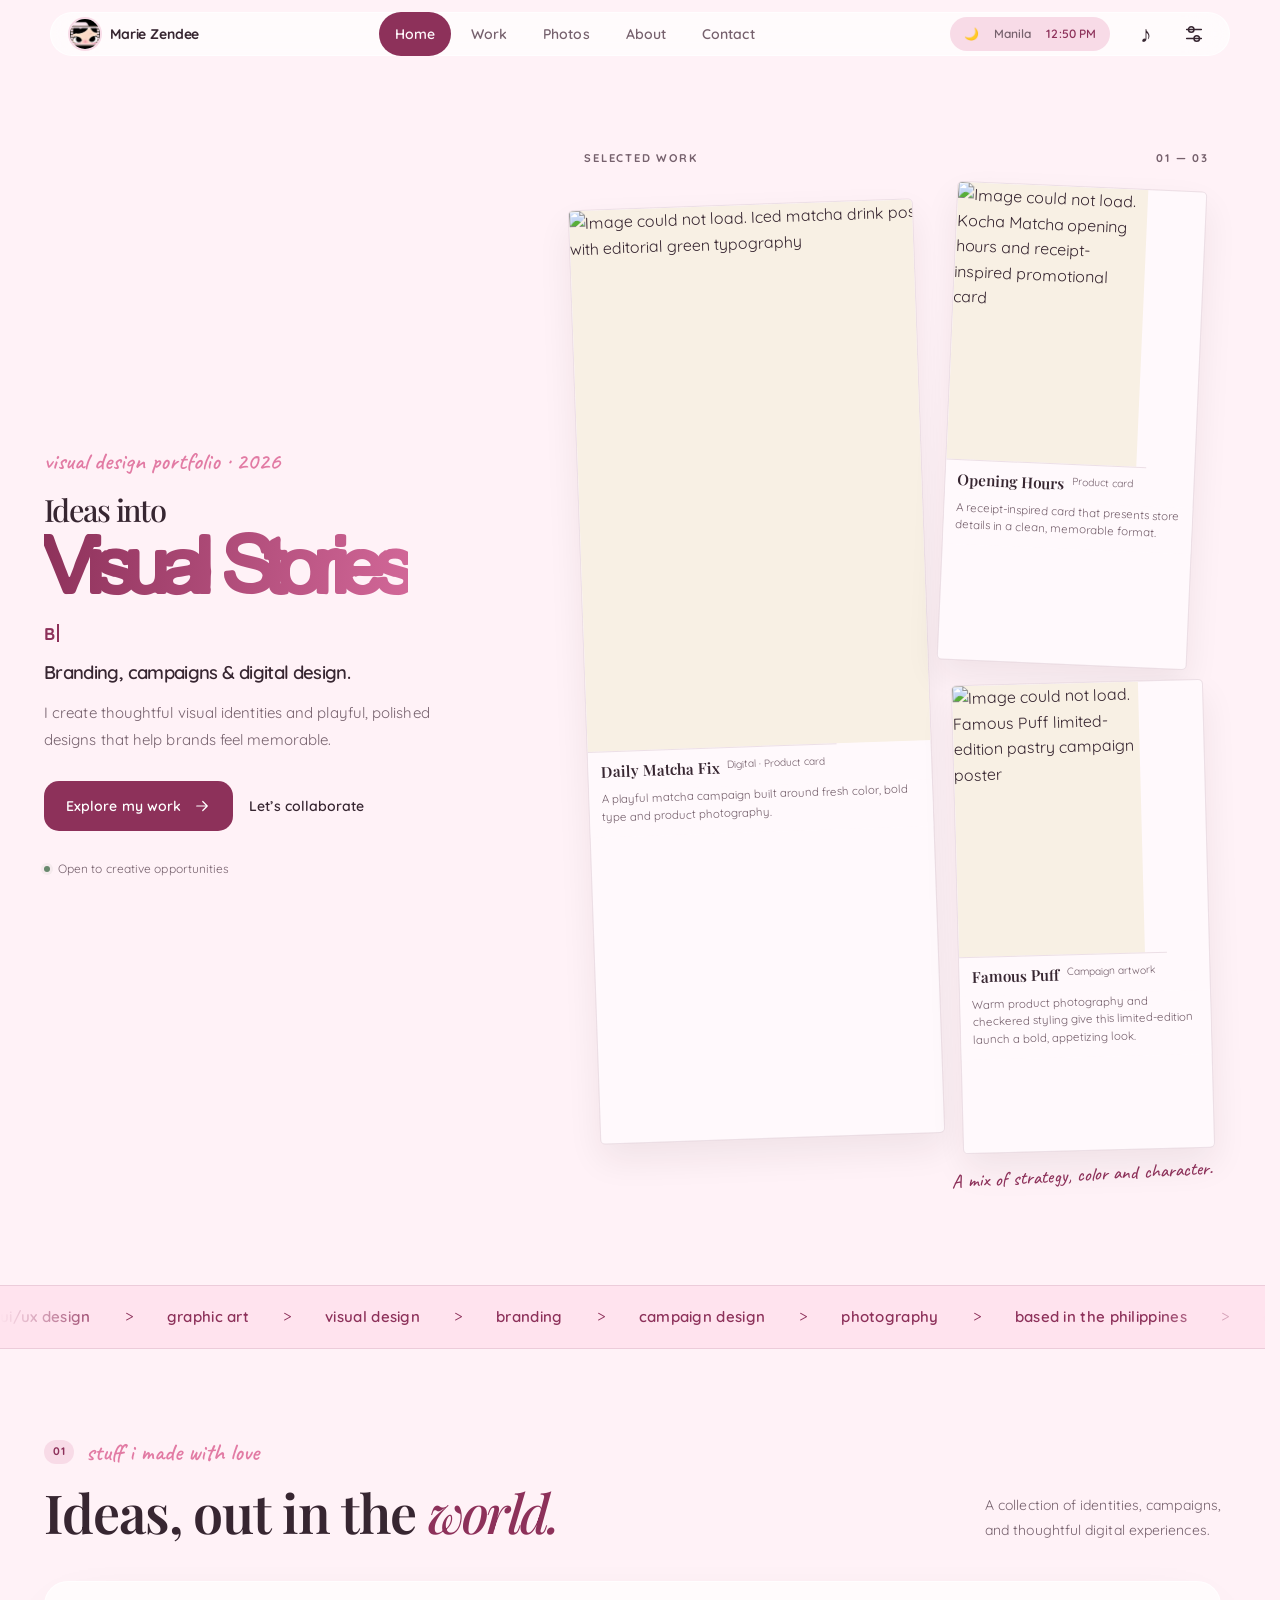
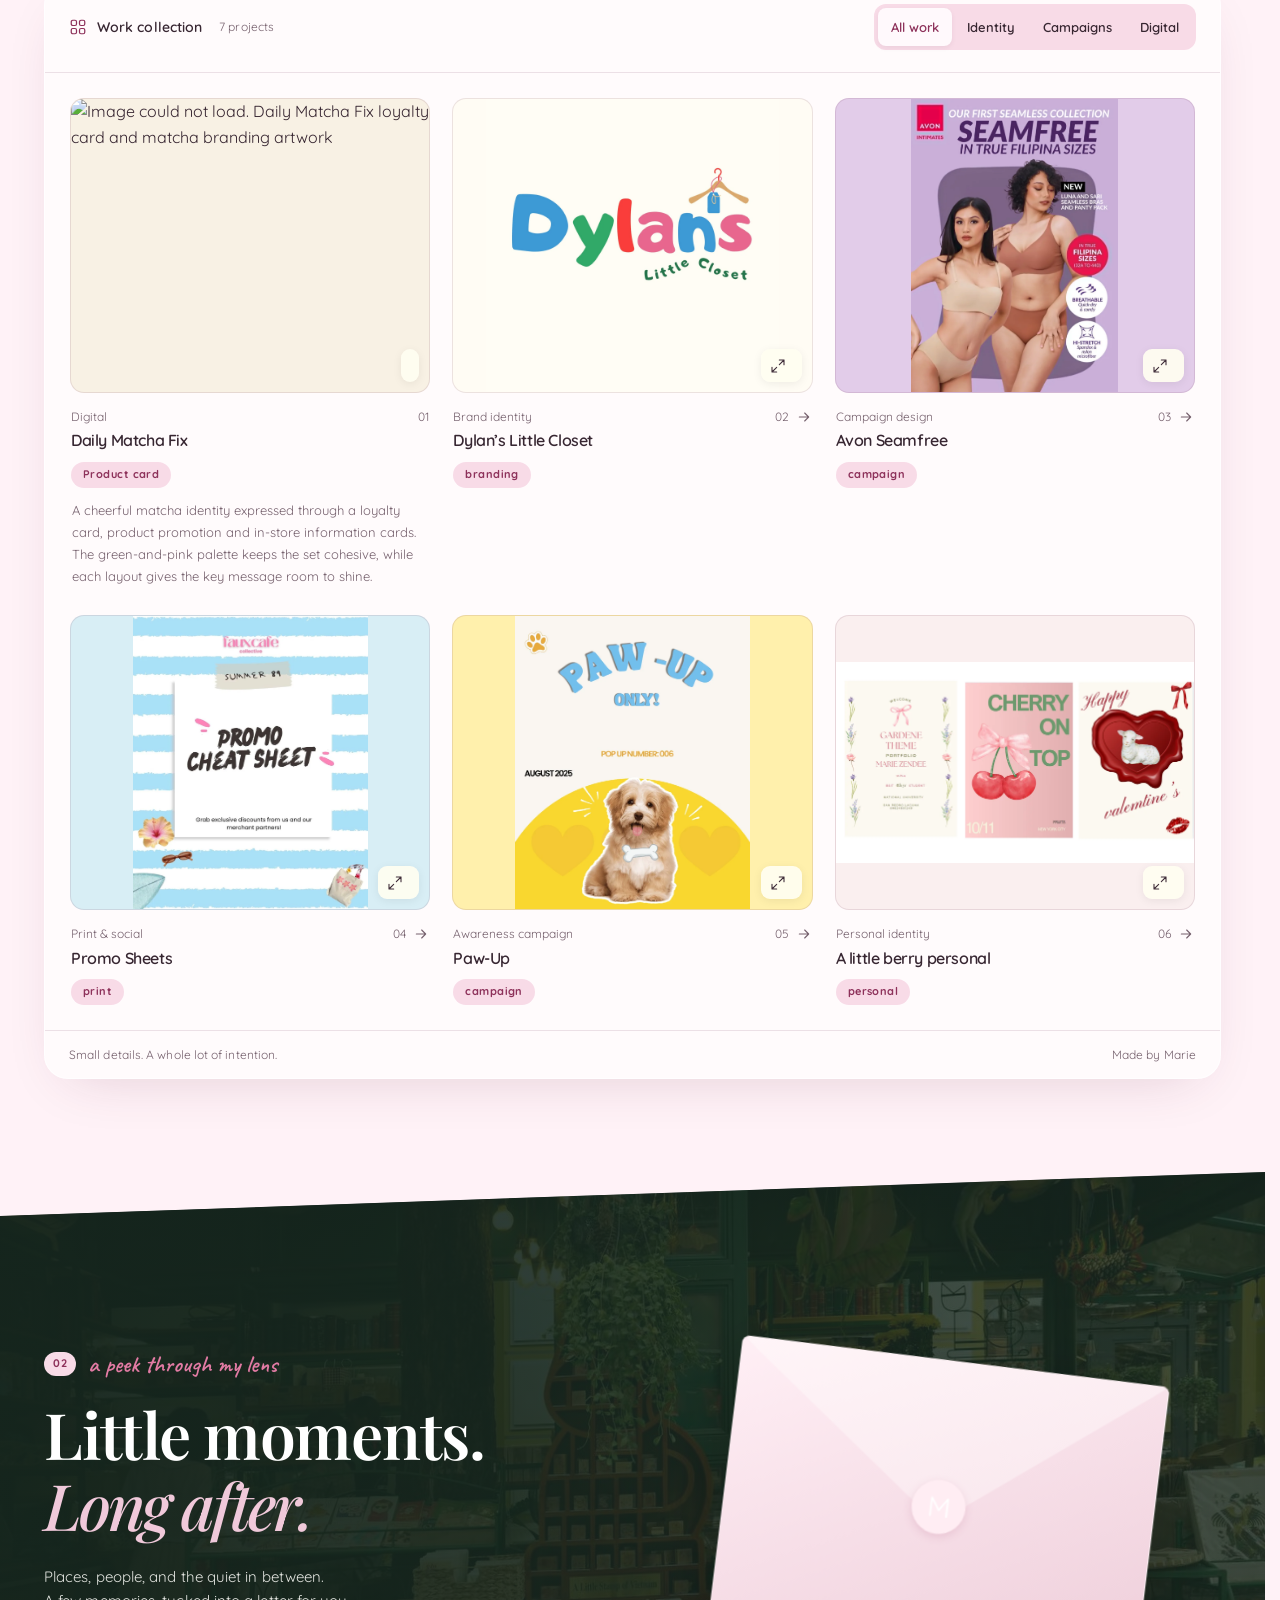
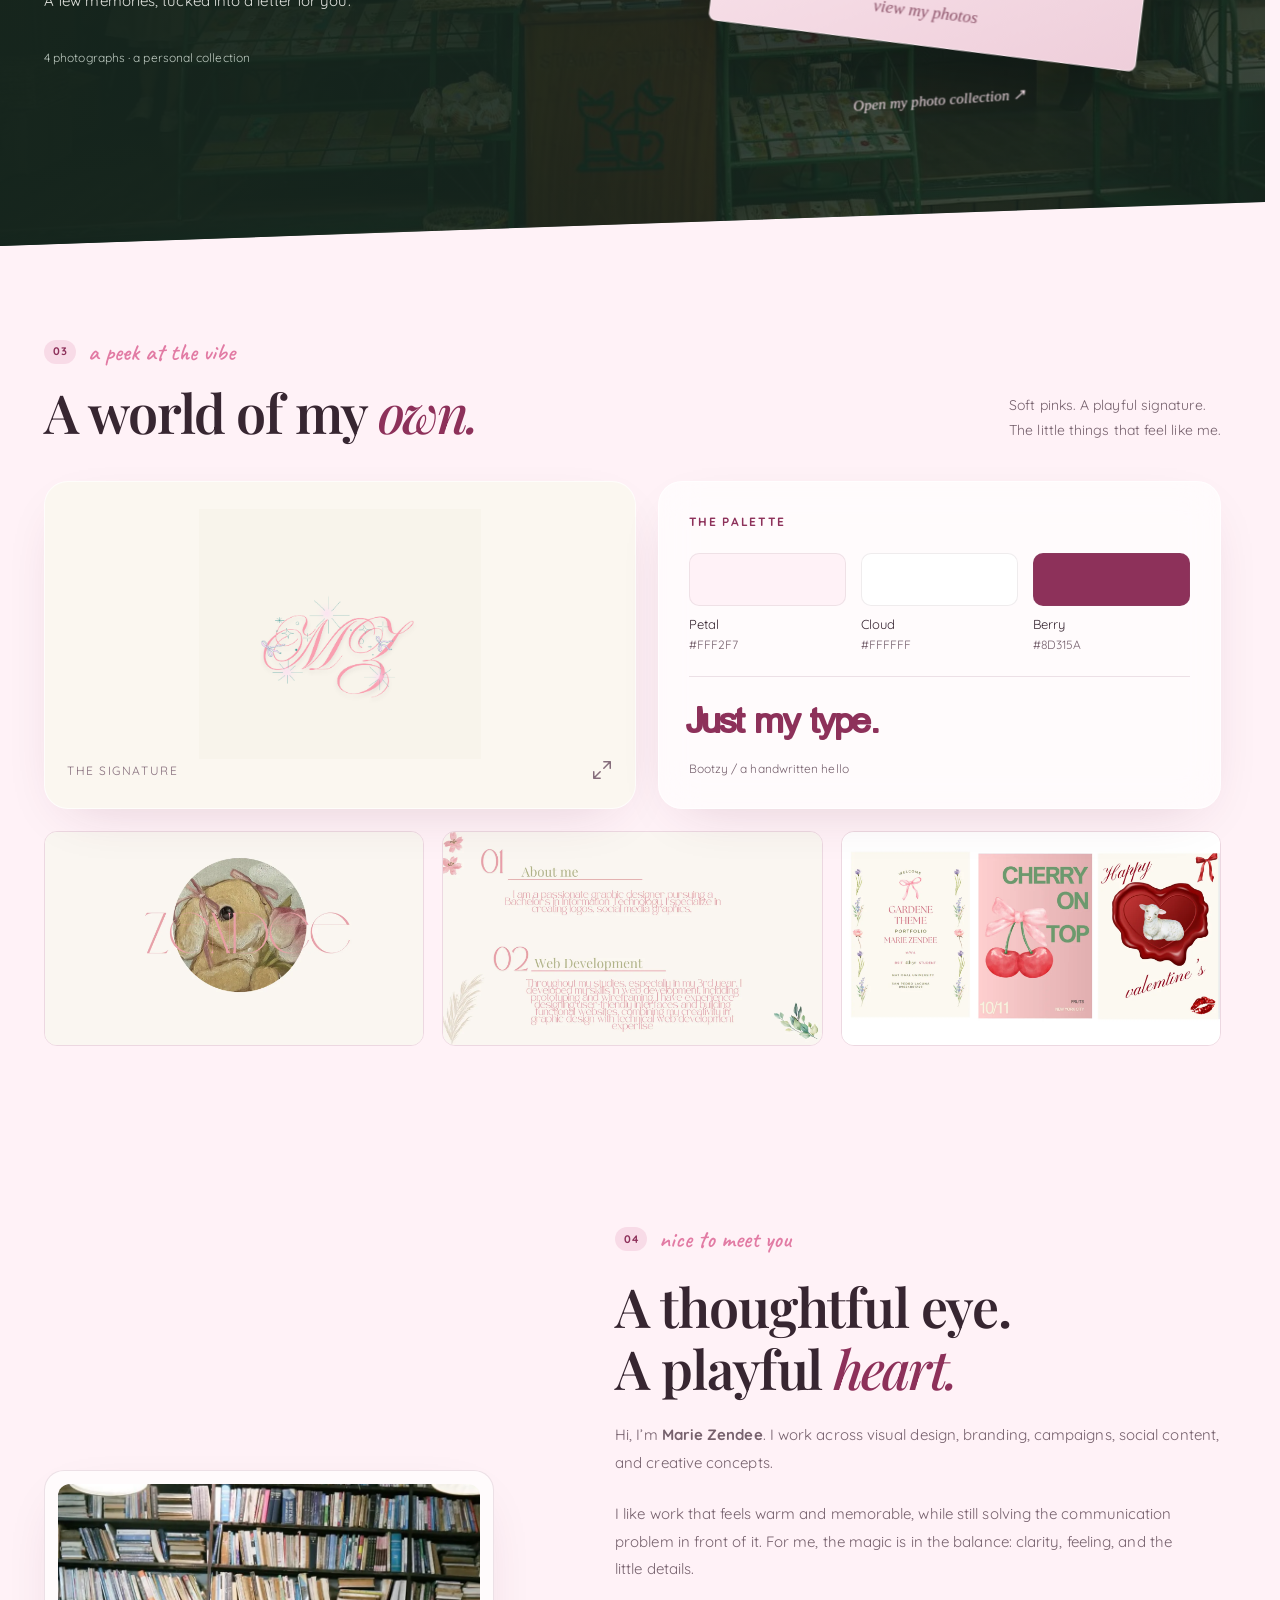
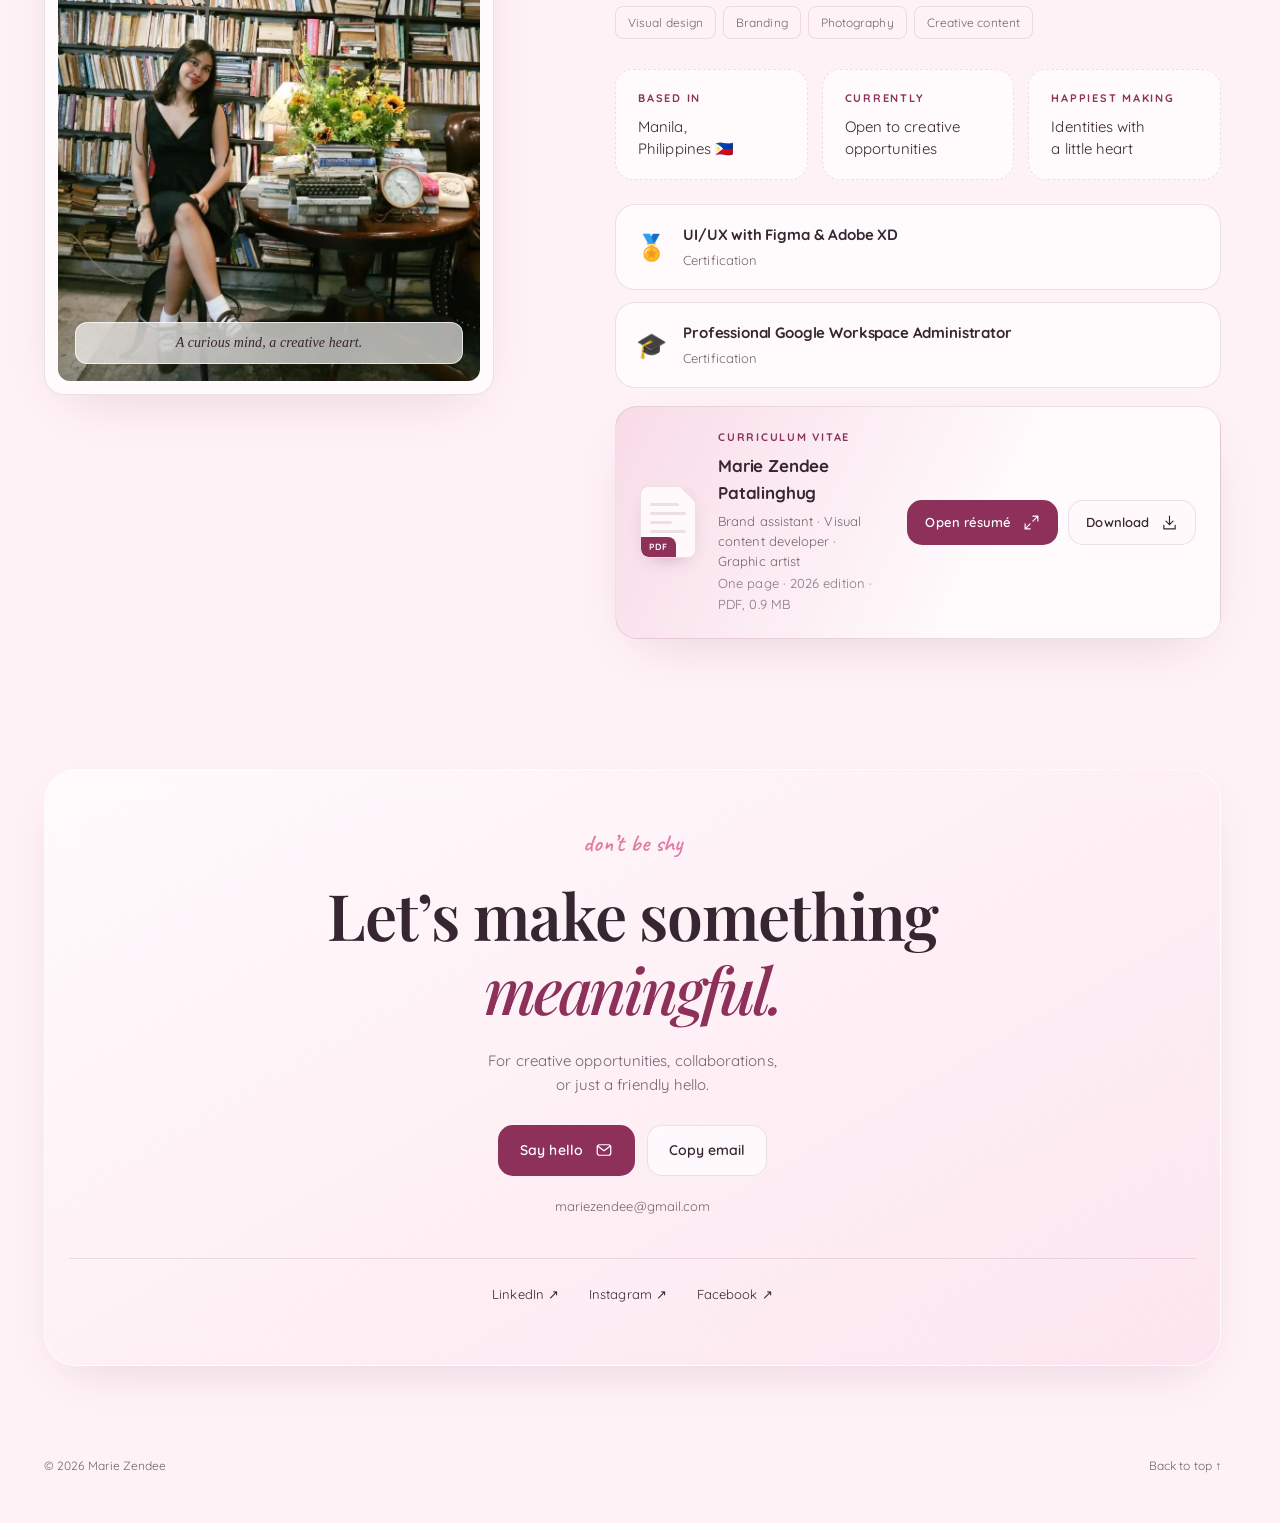
==== commit 10fe16b6: "Add files via upload" ====
--- a/index.html
+++ b/index.html
@@ -159,125 +159,41 @@
       </div>
     </header>
     <main id="top">
-      <section class="hero shell" aria-labelledby="heroTitle">
+      <section class="hero shell hero-editorial" aria-labelledby="heroTitle">
         <div class="hero-copy">
-          <p class="eyebrow">
-            <span class="lead">a little corner of my world</span>
+          <p class="eyebrow"><span class="lead">visual design portfolio · 2026</span></p>
+          <h1 id="heroTitle"><span>Ideas into</span><b>Visual Stories</b></h1>
+          <p class="hero-roles" aria-label="Brand assistant, visual content developer, graphic artist">
+            <span id="typewriter">Graphic Designer</span><span class="caret" aria-hidden="true"></span>
           </p>
-          <h1 id="heroTitle">
-            <span>hihi, I’m Marie</span><b>Zendee</b
-            >
-          </h1>
-          <p
-            class="hero-roles"
-            aria-label="Brand assistant, visual content developer, graphic artist"
-          >
-            <span id="typewriter">Brand Assistant</span
-            ><span class="caret" aria-hidden="true"></span>
-          </p>
-          <p class="hero-role">
-            Visual Design, Photography & Branding <br />A little creativity.
-          </p>
-          <p class="hero-description">
-            Thoughtful design, playful details, and moments worth keeping.
-          </p>
+          <p class="hero-role">Branding, campaigns & digital design.</p>
+          <p class="hero-description">I create thoughtful visual identities and playful, polished designs that help brands feel memorable.</p>
           <div class="actions">
-            <a href="#visual" class="button primary"
-              >Explore my work
-              <svg
-                viewBox="0 0 24 24"
-                fill="none"
-                stroke="currentColor"
-                stroke-width="1.65"
-                stroke-linecap="round"
-                stroke-linejoin="round"
-                aria-hidden="true"
-              >
-                <path d="M5 12h14m-6-6 6 6-6 6" /></svg></a
-            ><a href="#about" class="text-button">Meet the creative</a>
-          </div>
-          <div class="hero-footnote">
-            <span class="status-dot"></span> Open to creative opportunities
-          </div>
-        </div>
-        <div class="desktop-scene">
-          <div class="scene-label">
-            <span>ON MY DESKTOP</span><span>SELECTED WORK</span>
-          </div>
-          <div class="hero-window glass">
-            <div class="window-bar">
-              <span class="traffic-lights" aria-hidden="true"
-                ><i></i><i></i><i></i></span
-              ><span>tienda.design</span
-              ><span class="window-tag">Featured</span>
-            </div>
-            <button
-              class="hero-project"
-              data-case="tienda"
-              aria-label="Explore Tienda project"
-            >
-              <picture
-                ><source
-                  srcset="assets/previews/tienda.webp"
-                  type="image/webp" />
-                <img
-                  src="assets/tienda.png"
-                  alt="Tienda storefront featuring handcrafted products"
-                  width="2133"
-                  height="1182"
-                  class=""
-                  fetchpriority="high" /></picture
-              ><span class="hero-project-caption"
-                ><span
-                  ><small>DIGITAL EXPERIENCE</small
-                  ><strong>Tienda</strong></span
-                ><span class="circle-arrow"
-                  ><svg
-                    viewBox="0 0 24 24"
-                    fill="none"
-                    stroke="currentColor"
-                    stroke-width="1.65"
-                    stroke-linecap="round"
-                    stroke-linejoin="round"
-                    aria-hidden="true"
-                  >
-                    <path d="M5 12h14m-6-6 6 6-6 6" /></svg></span
-              ></span>
-            </button>
-          </div>
-          <button
-            class="photo-sticky"
-            data-gallery="3"
-            aria-label="Open city photograph"
-          >
-            <picture
-              ><source
-                srcset="assets/previews/photo-city.webp"
-                type="image/webp" />
-              <img
-                src="assets/photo-city.jpg"
-                alt="City skyline across the water"
-                width="1280"
-                height="853"
-                class=""
-                fetchpriority="high" /></picture
-            ><span>after the city slows down</span></button
-          ><a href="#about" class="profile-sticker glass"
-            ><picture
-              ><source
-                srcset="assets/previews/Zendee Prof pic.webp"
-                type="image/webp" />
-              <img
-                src="assets/Zendee Prof pic.jpg"
-                alt="Portrait of Marie Zendee"
-                width="1365"
-                height="2048"
-                class=""
-                fetchpriority="high" /></picture
-            ><span
-              ><small>THE PERSON BEHIND THE PIXELS</small
-              ><strong>Hi, nice to meet you.</strong></span
-            ></a
+            <a href="#visual" class="button primary">Explore my work
+              <svg viewBox="0 0 24 24" fill="none" stroke="currentColor" stroke-width="1.65" stroke-linecap="round" stroke-linejoin="round" aria-hidden="true"><path d="M5 12h14m-6-6 6 6-6 6" /></svg>
+            </a>
+            <a href="#contact" class="text-button">Let’s collaborate</a>
+          </div>
+          <div class="hero-footnote"><span class="status-dot"></span> Open to creative opportunities</div>
+        </div>
+        <div class="hero-showcase" aria-label="Selected graphic design projects">
+          <div class="showcase-topline"><span>SELECTED WORK</span><span>01 — 03</span></div>
+          <button class="showcase-card showcase-card-main" data-case="daily-matcha" aria-label="Explore Daily Matcha Fix digital product card project">
+            <picture><source srcset="assets/previews/matcha-cup-poster.webp" type="image/webp" /><img src="assets/matcha-cup-poster.jpg" alt="Iced matcha drink poster with editorial green typography" width="1100" height="1600" fetchpriority="high" /></picture>
+            <span class="showcase-caption"><strong>Daily Matcha Fix</strong><small>Digital · Product card</small></span>
+            <span class="showcase-description">A playful matcha campaign built around fresh color, bold type and product photography.</span>
+          </button>
+          <button class="showcase-card showcase-card-promo" data-case="daily-matcha" aria-label="Explore opening hours product card design">
+            <picture><source srcset="assets/previews/opening-hours-card.webp" type="image/webp" /><img src="assets/opening-hours-card.jpg" alt="Kocha Matcha opening hours and receipt-inspired promotional card" width="1100" height="1600" loading="lazy" decoding="async" /></picture>
+            <span class="showcase-caption"><strong>Opening Hours</strong><small>Product card</small></span>
+            <span class="showcase-description">A receipt-inspired card that presents store details in a clean, memorable format.</span>
+          </button>
+          <button class="showcase-card showcase-card-brand" data-case="daily-matcha" aria-label="Explore Famous Puff promotional poster">
+            <picture><source srcset="assets/previews/famous-puff-poster.webp" type="image/webp" /><img src="assets/famous-puff-poster.jpg" alt="Famous Puff limited-edition pastry campaign poster" width="1100" height="1600" loading="lazy" decoding="async" /></picture>
+            <span class="showcase-caption"><strong>Famous Puff</strong><small>Campaign artwork</small></span>
+            <span class="showcase-description">Warm product photography and checkered styling give this limited-edition launch a bold, appetizing look.</span>
+          </button>
+          <p class="showcase-note">A mix of strategy, color and character.</p>
         </div>
       </section>
       <div class="marquee-band" aria-hidden="true">
@@ -339,7 +255,7 @@
                 <rect x="3" y="14" width="7" height="7" rx="2" />
                 <rect x="14" y="14" width="7" height="7" rx="2" />
               </svg>
-              Work collection <span id="workCount">6 projects</span></span
+              Work collection <span id="workCount">7 projects</span></span
             >
             <div class="filters" role="group" aria-label="Filter selected work">
               <button data-filter="all" aria-pressed="true">All work</button
@@ -353,50 +269,10 @@
           </div>
           <div class="project-grid">
             <article class="project-card" data-category="digital">
-              <button class="project-open" data-case="tienda">
-                <span class="project-image project-tienda"
-                  ><picture
-                    ><source
-                      srcset="assets/previews/tienda.webp"
-                      type="image/webp" />
-                    <img
-                      src="assets/tienda.png"
-                      alt="Tienda"
-                      width="2133"
-                      height="1182"
-                      class=""
-                      loading="lazy"
-                      decoding="async" /></picture
-                  ><span class="open-badge"
-                    ><svg
-                      viewBox="0 0 24 24"
-                      fill="none"
-                      stroke="currentColor"
-                      stroke-width="1.65"
-                      stroke-linecap="round"
-                      stroke-linejoin="round"
-                      aria-hidden="true"
-                    >
-                      <path d="M14 3h7v7M3 14v7h7M21 3l-7 7M3 21l7-7" /></svg
-                    ><span>Explore project</span></span
-                  ></span
-                ><span class="project-caption"
-                  ><span
-                    ><small>Digital experience</small><strong>Tienda</strong
-                    ><span class="card-tag">digital</span></span
-                  ><span class="project-index"
-                    >01
-                    <svg
-                      viewBox="0 0 24 24"
-                      fill="none"
-                      stroke="currentColor"
-                      stroke-width="1.65"
-                      stroke-linecap="round"
-                      stroke-linejoin="round"
-                      aria-hidden="true"
-                    >
-                      <path d="M5 12h14m-6-6 6 6-6 6" /></svg></span
-                ></span>
+              <button class="project-open" data-case="daily-matcha">
+                <span class="project-image project-daily-matcha"><picture><source srcset="assets/previews/daily-matcha-fix.webp" type="image/webp" /><img src="assets/daily-matcha-fix.jpg" alt="Daily Matcha Fix loyalty card and matcha branding artwork" width="1100" height="1600" loading="lazy" decoding="async" /></picture><span class="open-badge"><span>Explore project</span></span></span>
+                <span class="project-caption"><span><small>Digital</small><strong>Daily Matcha Fix</strong><span class="card-tag">Product card</span></span><span class="project-index">01</span></span>
+                <span class="project-description">A cheerful matcha identity expressed through a loyalty card, product promotion and in-store information cards. The green-and-pink palette keeps the set cohesive, while each layout gives the key message room to shine.</span>
               </button>
             </article>
             <article class="project-card" data-category="brand">
--- a/style.css
+++ b/style.css
@@ -395,3 +395,42 @@
  .hero{grid-template-columns:1fr 1.02fr;gap:52px}
  .hero-description{max-width:470px}
 }
+
+/* Editorial portfolio hero inspired by graphic-design showcase reels. */
+.hero-editorial{min-height:720px;grid-template-columns:minmax(0,.82fr) minmax(0,1.18fr);gap:clamp(35px,5vw,76px);padding-block:82px 94px;align-items:center}
+.hero-editorial .hero-copy{z-index:2}
+.hero-editorial .hero .eyebrow,.hero-editorial .eyebrow{margin-bottom:20px}
+.hero-editorial h1>span{font-size:clamp(1.5rem,2.4vw,2.1rem);font-weight:500;letter-spacing:-.055em}
+.hero-editorial h1 b{font-size:clamp(4rem,7.2vw,7rem);line-height:.98;letter-spacing:-.055em;max-width:100%;overflow-wrap:normal}
+.hero-editorial .hero-role{font-size:1.15rem;font-weight:600;margin:10px 0 14px}
+.hero-editorial .hero-description{max-width:390px}
+.hero-showcase{position:relative;min-height:510px;isolation:isolate;display:grid;grid-template-columns:1.08fr .82fr;grid-template-rows:1fr 1fr;gap:17px;padding:36px 12px 30px 20px}
+.showcase-topline{position:absolute;left:20px;right:12px;top:0;display:flex;justify-content:space-between;font-size:.7rem;letter-spacing:.16em;color:var(--muted);font-weight:700}
+.showcase-card{display:flex;flex-direction:column;min-width:0;min-height:0;overflow:hidden;text-align:left;background:var(--solid);border:1px solid var(--line);border-radius:5px;box-shadow:0 16px 35px #2b172012;transition:transform .3s ease,box-shadow .3s ease;padding:0}
+.showcase-card:hover{transform:translateY(-5px) rotate(0deg);box-shadow:0 22px 45px #2b17201c}
+.showcase-card picture{display:block;flex:1;min-height:0;overflow:hidden;background:#f8f0e4}
+.showcase-card img{width:100%;height:100%;object-fit:cover;transition:transform .45s ease}
+.showcase-card:hover img{transform:scale(1.025)}
+.showcase-card-main{grid-row:1 / span 2;transform:rotate(-2deg);margin-block:18px 22px}
+.showcase-card-main picture{min-height:260px}
+.showcase-card-main img{object-fit:cover}
+.showcase-card-promo{transform:rotate(2.5deg);margin:0 12px 0 0}
+.showcase-card-promo img{object-fit:cover;object-position:center 35%}
+.showcase-card-brand{transform:rotate(-1.5deg);margin:0 0 10px 10px}
+.showcase-card-brand img{object-fit:cover;object-position:center 25%}
+.showcase-caption{display:flex;align-items:flex-start;justify-content:space-between;gap:8px;padding:10px 12px;background:var(--solid);border-top:1px solid var(--line)}
+.showcase-caption strong{font-family:var(--font-display);font-size:.95rem;font-weight:600;line-height:1.2}
+.showcase-caption small{font-size:.65rem;line-height:1.4;color:var(--muted);text-align:right}
+.showcase-note{position:absolute;right:8px;bottom:0;font-family:var(--font-script);font-size:1.2rem;color:var(--accent);transform:rotate(-3deg)}
+body[data-theme=midnight] .showcase-card{box-shadow:0 16px 35px #0003}
+@media(max-width:900px){.hero-editorial{grid-template-columns:1fr;gap:42px;padding-block:62px 78px}.hero-editorial .hero-copy{max-width:680px}.hero-showcase{width:min(100%,700px);margin-inline:auto;min-height:490px}.hero-editorial h1 b{font-size:clamp(4.5rem,12vw,7rem)}}
+@media(max-width:580px){.hero-editorial{padding-block:42px 68px;gap:34px}.hero-editorial h1>span{font-size:1.5rem}.hero-editorial h1 b{font-size:clamp(3.4rem,14vw,5.2rem);line-height:1.02}.hero-showcase{min-height:400px;gap:10px;padding:30px 2px 28px 8px}.showcase-topline{left:8px;right:2px;font-size:.62rem}.showcase-card-main{margin-block:14px 20px}.showcase-card-main picture{min-height:210px}.showcase-caption{padding:8px;display:block}.showcase-caption strong{display:block;font-size:.83rem}.showcase-caption small{display:block;text-align:left;margin-top:3px;font-size:.61rem}.showcase-card-promo{margin-right:6px}.showcase-card-brand{margin-left:6px}.showcase-note{font-size:1rem;right:0}}
+@media(prefers-reduced-motion:reduce){.showcase-card,.showcase-card img{transition:none}}
+
+/* Daily Matcha Fix project and editorial hero descriptions. */
+.showcase-description{display:block;padding:0 12px 12px;background:var(--solid);color:var(--muted);font-size:.72rem;line-height:1.5;text-align:left}
+.project-description{display:block;padding:11px 2px 0;color:var(--muted);font-size:.8125rem;line-height:1.7}
+.project-daily-matcha{background:#f8f1e4}.project-daily-matcha img{object-fit:cover;object-position:center 35%}
+.showcase-card-main picture,.showcase-card-promo picture,.showcase-card-brand picture{flex:0 0 auto;height:58%;min-height:0}
+.showcase-card-main img,.showcase-card-promo img,.showcase-card-brand img{object-fit:cover;object-position:center}
+@media(max-width:580px){.showcase-description{font-size:.65rem;padding:0 8px 9px}.showcase-card-main picture,.showcase-card-promo picture,.showcase-card-brand picture{height:52%}.project-description{font-size:.78rem;line-height:1.6}}
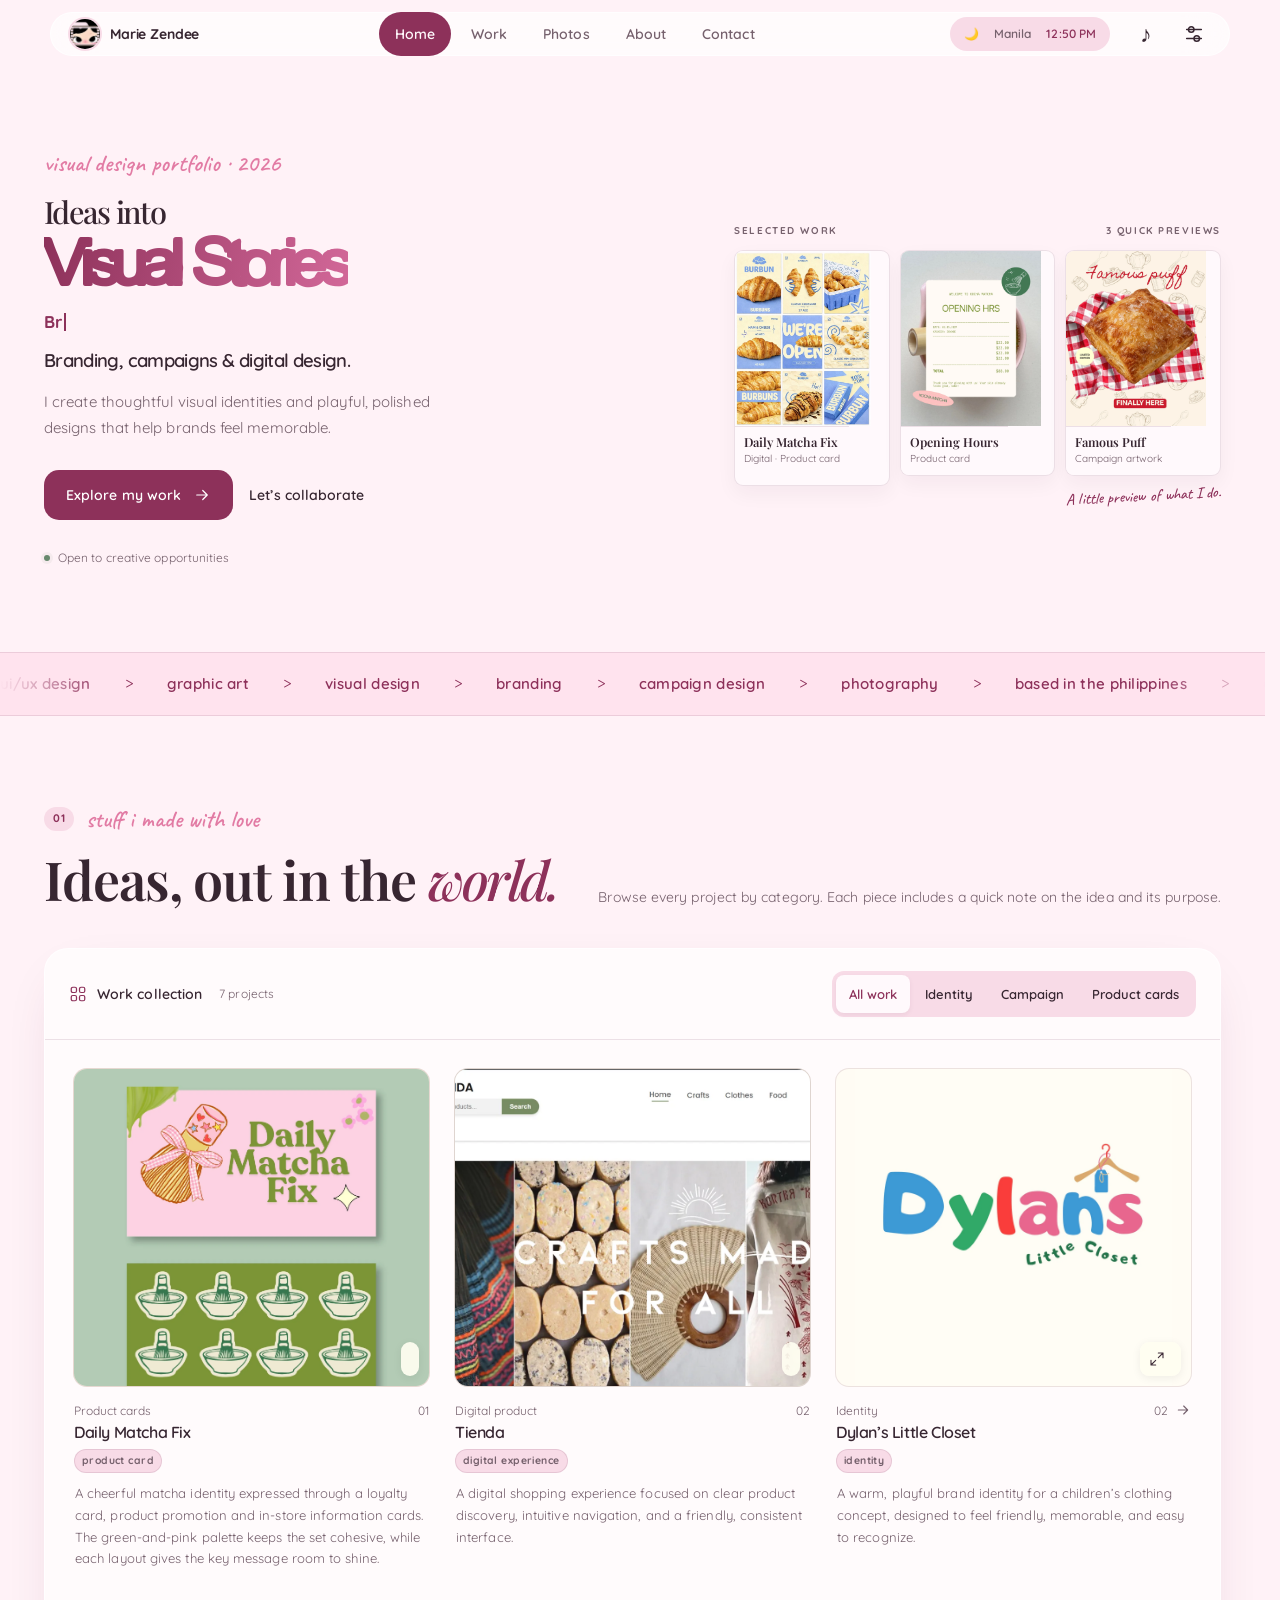
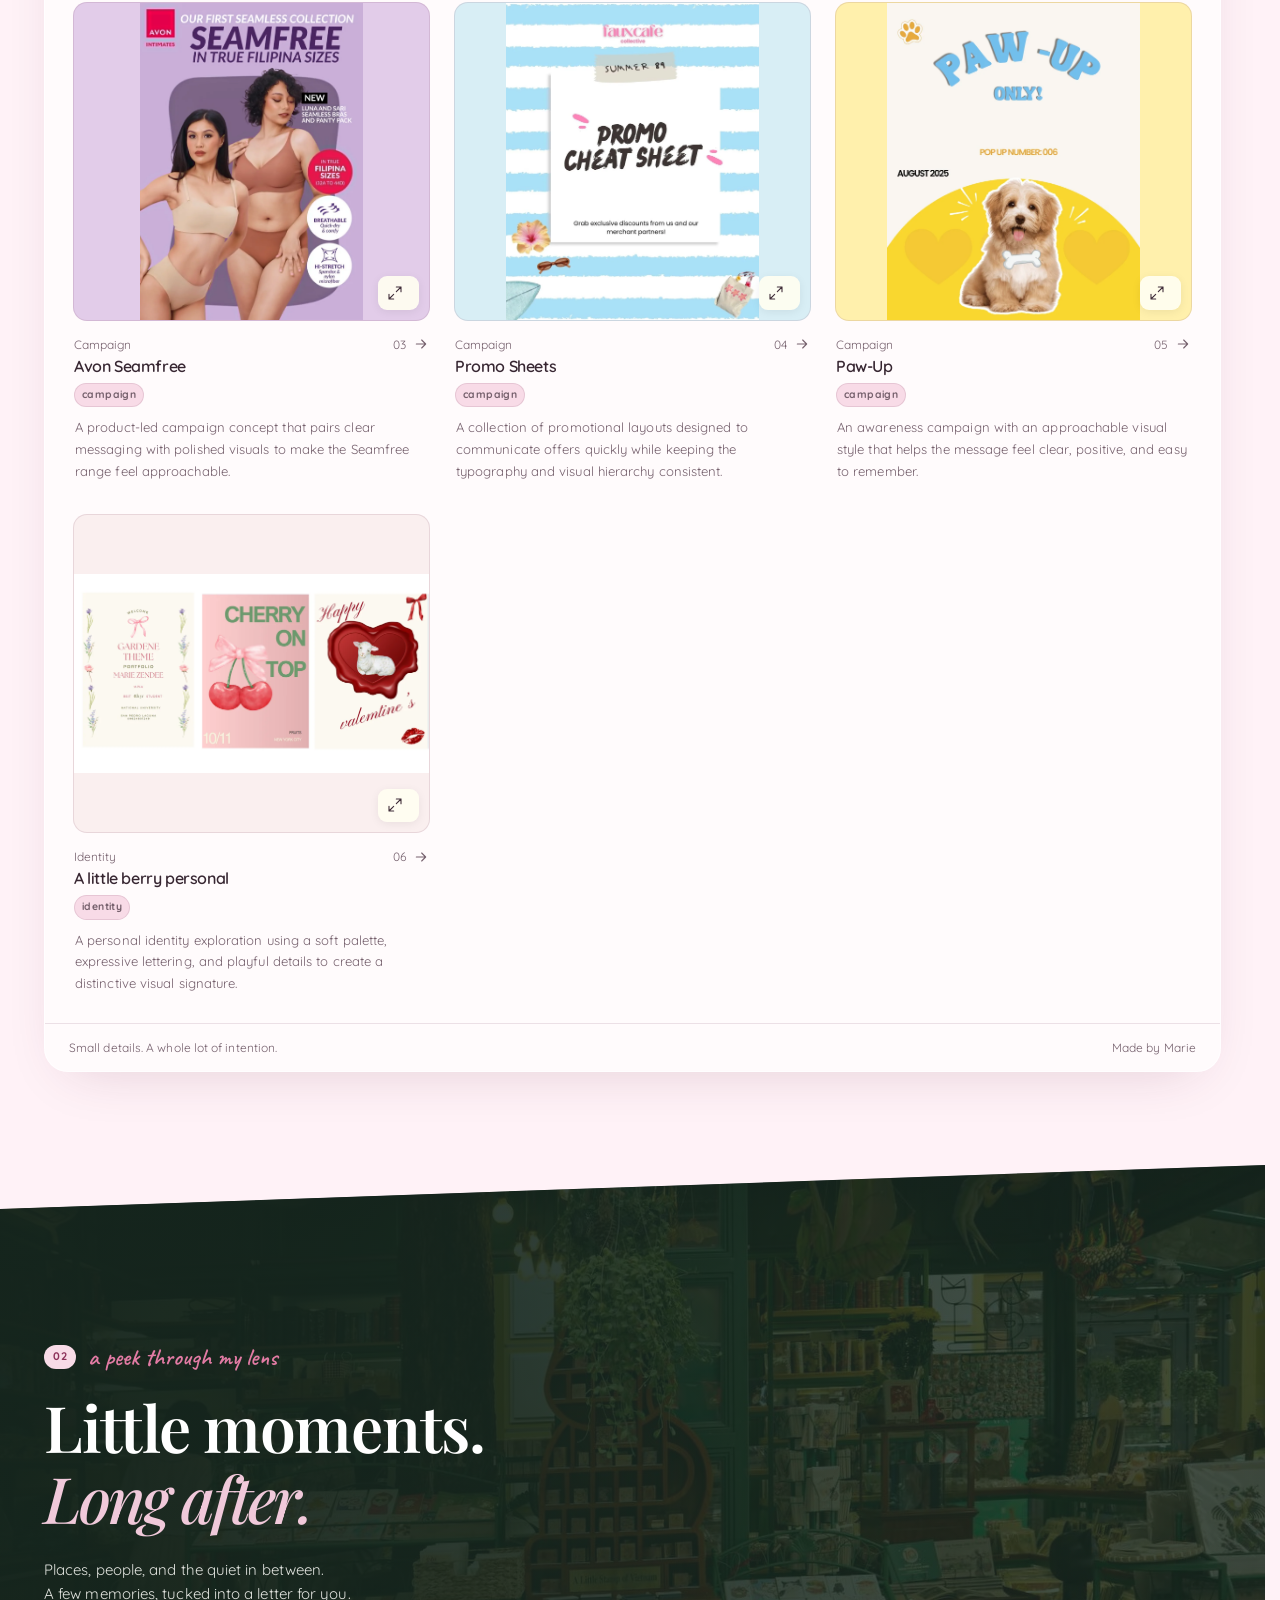
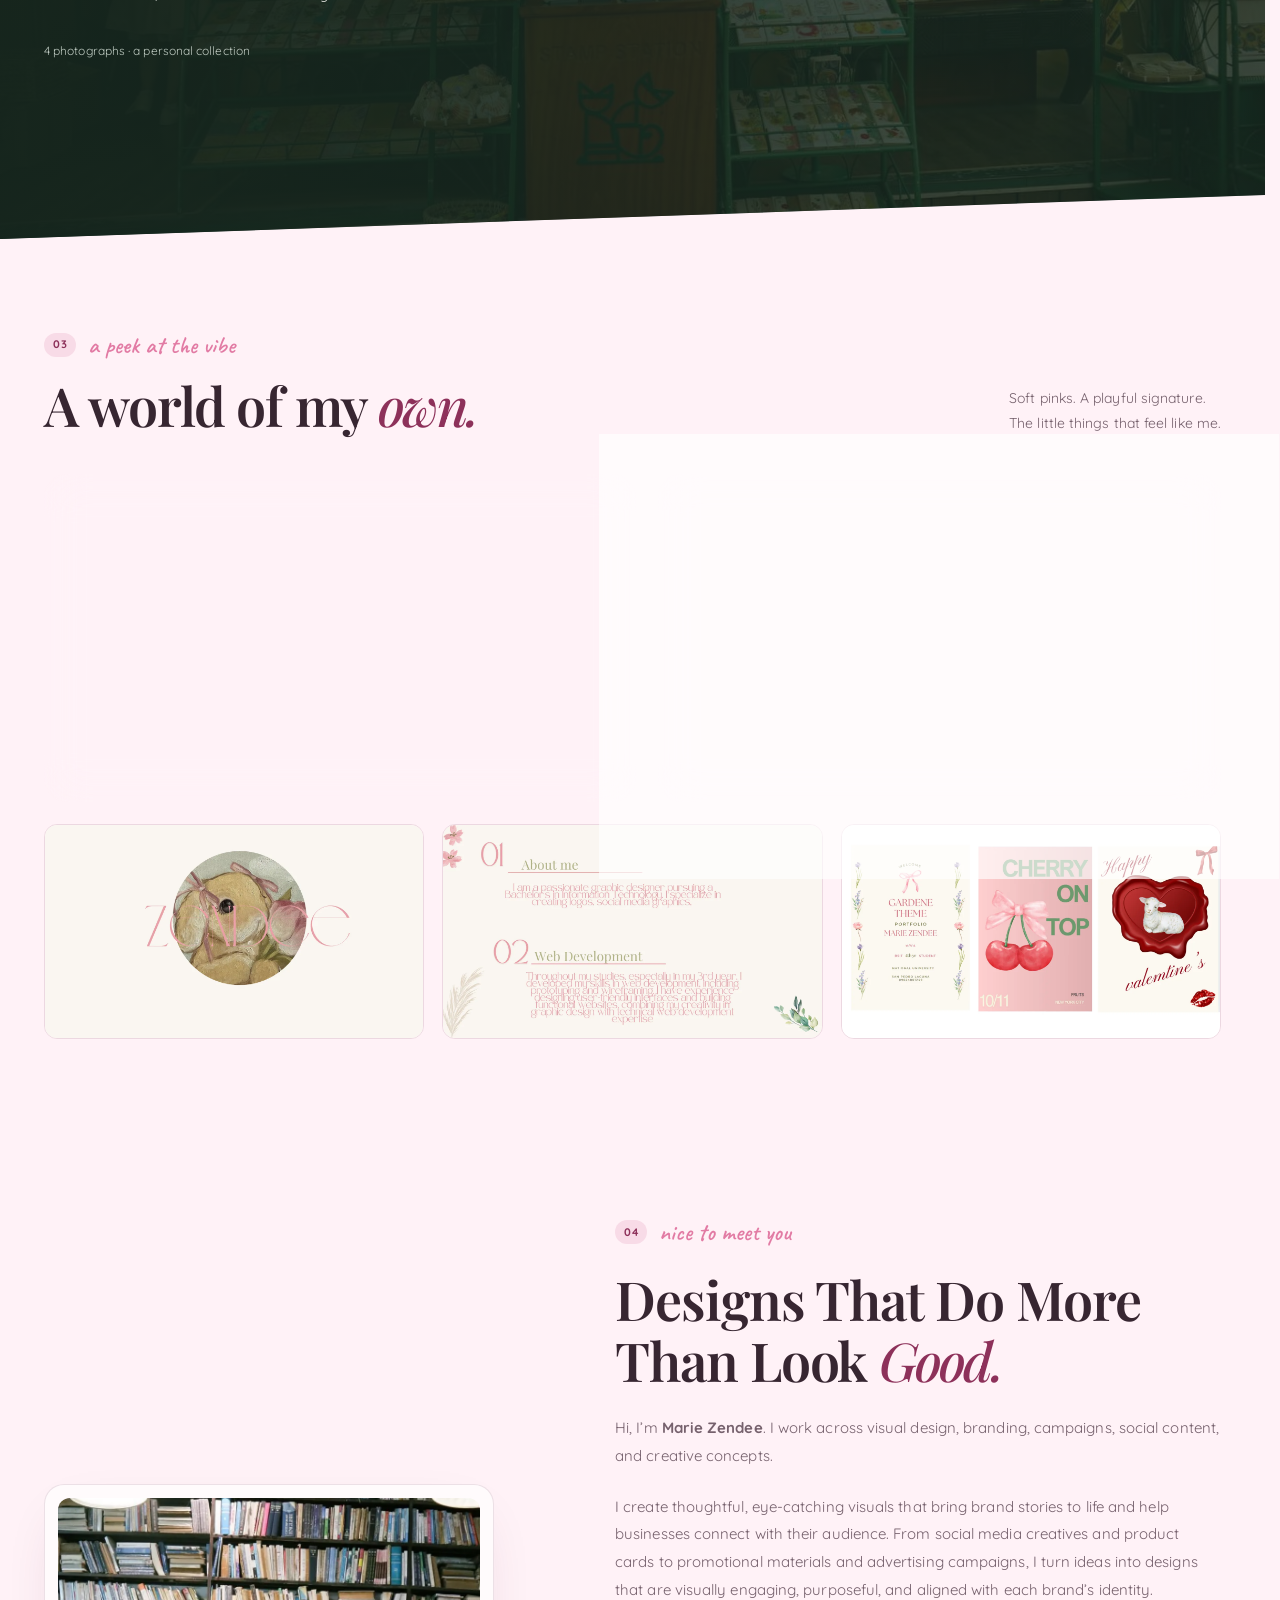
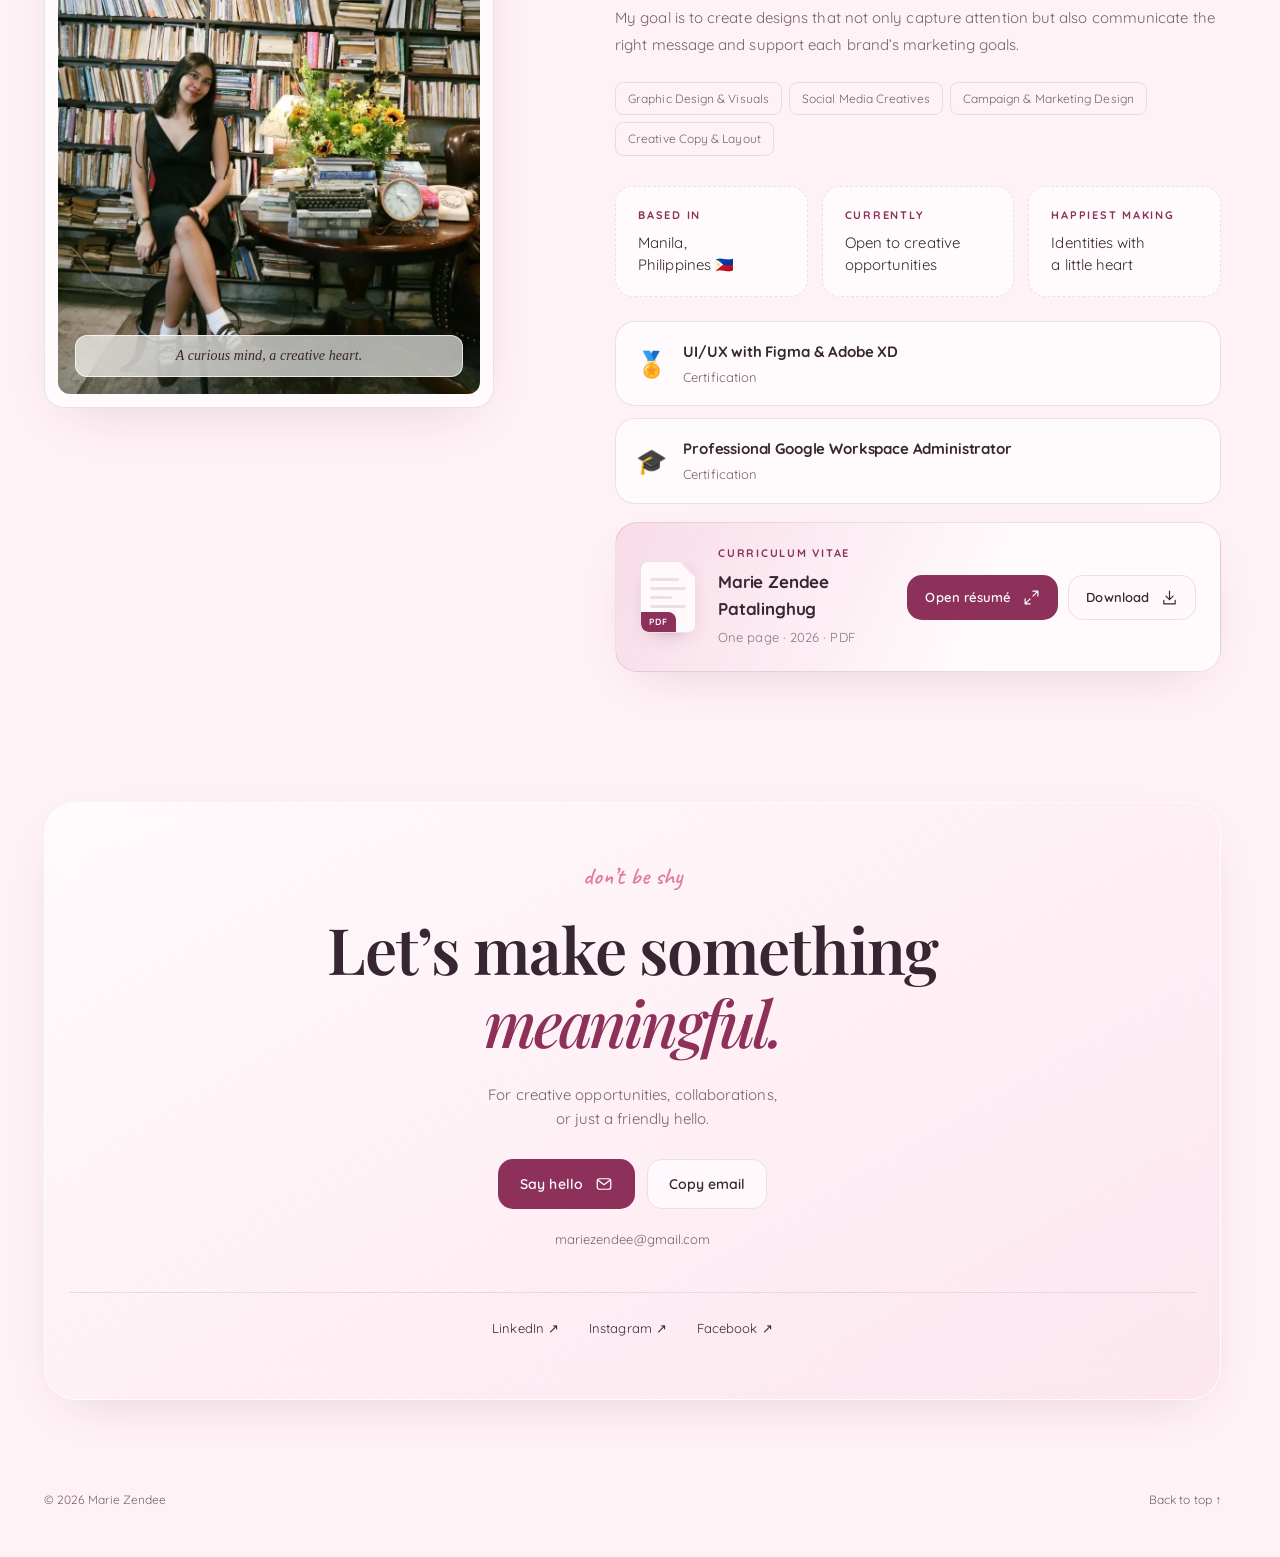
==== commit 8dffa0be: "Add files via upload" ====
--- a/index.html
+++ b/index.html
@@ -1,82 +1,39 @@
-<!doctype html>
+<!DOCTYPE html>
+
 <html lang="en">
-  <head>
-    <meta charset="utf-8" />
-    <meta
-      name="viewport"
-      content="width=device-width,initial-scale=1,viewport-fit=cover"
-    />
-    <meta name="theme-color" content="#fff3f7" />
-    <meta
-      name="description"
-      content="Marie Zendee — visual design, photography, branding and creative portfolio."
-    />
-    <meta name="color-scheme" content="light" />
-    <title>Marie Zendee Portfolio</title>
-    <link
-      rel="preload"
-      href="BootzyTM.ttf"
-      as="font"
-      type="font/ttf"
-      crossorigin
-    />
-    <link rel="canonical" href="https://berry-zendee.vercel.app/" />
-    <meta property="og:type" content="website" />
-    <meta
-      property="og:title"
-      content="Marie Zendee — Visual Design, Photography & Branding"
-    />
-    <meta
-      property="og:description"
-      content="A multidisciplinary creative portfolio by Marie Zendee, featuring visual design, branding, campaigns and photography."
-    />
-    <meta property="og:url" content="https://berry-zendee.vercel.app/" />
-    <meta
-      property="og:image"
-      content="https://berry-zendee.vercel.app/og-preview.jpg"
-    />
-    <meta property="og:image:width" content="1200" />
-    <meta property="og:image:height" content="630" />
-    <meta name="twitter:card" content="summary_large_image" />
-    <meta name="twitter:title" content="Marie Zendee — Creative Portfolio" />
-    <meta
-      name="twitter:description"
-      content="Visual design, photography, branding and creative work by Marie Zendee."
-    />
-    <meta
-      name="twitter:image"
-      content="https://berry-zendee.vercel.app/og-preview.jpg"
-    />
-    <link
-      rel="preload"
-      href="assets/previews/tienda.webp"
-      as="image"
-      fetchpriority="high"
-    />
-    <link
-      rel="preload"
-      href="assets/fonts/quicksand-latin-500-normal.woff2"
-      as="font"
-      type="font/woff2"
-      crossorigin
-    />
-    <link
-      rel="preload"
-      href="assets/fonts/playfair-display-latin-600-normal.woff2"
-      as="font"
-      type="font/woff2"
-      crossorigin
-    />
-    <link rel="stylesheet" href="style.css" />
-    <link rel="manifest" href="manifest.webmanifest" />
-    <link rel="icon" href="favicon.ico" />
-    <link rel="icon" type="image/png" href="favicon-32x32.png" />
-    <link rel="icon" type="image/png" href="favicon-16x16.png" />
-    <link rel="apple-touch-icon" href="apple-touch-icon.png" />
-    <meta name="apple-mobile-web-app-capable" content="yes" />
-    <meta name="apple-mobile-web-app-status-bar-style" content="default" />
-    <meta name="apple-mobile-web-app-title" content="Marie Zendee" />
-    <script type="application/ld+json">
+<head>
+<meta charset="utf-8"/>
+<meta content="width=device-width,initial-scale=1,viewport-fit=cover" name="viewport"/>
+<meta content="#fff3f7" name="theme-color"/>
+<meta content="Marie Zendee — visual design, photography, branding and creative portfolio." name="description"/>
+<meta content="light" name="color-scheme"/>
+<title>Marie Zendee Portfolio</title>
+<link as="font" crossorigin="" href="BootzyTM.ttf" rel="preload" type="font/ttf"/>
+<link href="https://berry-zendee.vercel.app/" rel="canonical"/>
+<meta content="website" property="og:type"/>
+<meta content="Marie Zendee — Visual Design, Photography &amp; Branding" property="og:title"/>
+<meta content="A multidisciplinary creative portfolio by Marie Zendee, featuring visual design, branding, campaigns and photography." property="og:description"/>
+<meta content="https://berry-zendee.vercel.app/" property="og:url"/>
+<meta content="https://berry-zendee.vercel.app/og-preview.jpg" property="og:image"/>
+<meta content="1200" property="og:image:width"/>
+<meta content="630" property="og:image:height"/>
+<meta content="summary_large_image" name="twitter:card"/>
+<meta content="Marie Zendee — Creative Portfolio" name="twitter:title"/>
+<meta content="Visual design, photography, branding and creative work by Marie Zendee." name="twitter:description"/>
+<meta content="https://berry-zendee.vercel.app/og-preview.jpg" name="twitter:image"/>
+<link as="image" fetchpriority="high" href="assets/previews/tienda.webp" rel="preload"/>
+<link as="font" crossorigin="" href="assets/fonts/quicksand-latin-500-normal.woff2" rel="preload" type="font/woff2"/>
+<link as="font" crossorigin="" href="assets/fonts/playfair-display-latin-600-normal.woff2" rel="preload" type="font/woff2"/>
+<link href="style.css" rel="stylesheet"/>
+<link href="manifest.webmanifest" rel="manifest"/>
+<link href="favicon.ico" rel="icon"/>
+<link href="favicon-32x32.png" rel="icon" type="image/png"/>
+<link href="favicon-16x16.png" rel="icon" type="image/png"/>
+<link href="apple-touch-icon.png" rel="apple-touch-icon"/>
+<meta content="yes" name="apple-mobile-web-app-capable"/>
+<meta content="default" name="apple-mobile-web-app-status-bar-style"/>
+<meta content="Marie Zendee" name="apple-mobile-web-app-title"/>
+<script type="application/ld+json">
       {
         "@context": "https://schema.org",
         "@type": "Person",
@@ -96,1132 +53,500 @@
         ]
       }
     </script>
-  </head>
-  <body>
-    <a class="skip-link" href="#visual">Skip to selected work</a>
-    <div class="wallpaper" aria-hidden="true"></div>
-    <div class="progress-line" id="progressLine" aria-hidden="true"></div>
-    <header class="menubar glass">
-      <a class="wordmark" href="#top"
-        ><img
-          src="assets/zendee-logo.png"
-          width="32"
-          height="32"
-          alt=""
-        /><strong>Marie Zendee</strong
-        ></a
-      >
-      <nav class="site-nav" aria-label="Main navigation">
-        <a
-          class="nav-link"
-          href="#top"
-          data-section="top"
-          aria-current="location"
-          >Home</a
-        ><a class="nav-link" href="#visual" data-section="visual">Work</a
-        ><a class="nav-link" href="#photography" data-section="photography"
-          >Photos</a
-        ><a class="nav-link" href="#about" data-section="about">About</a
-        ><a class="nav-link" href="#contact" data-section="contact">Contact</a>
-      </nav>
-      <div class="menu-tools">
-        <span class="manila-time"
-          ><span class="clock-icon" id="clockIcon" aria-hidden="true">🌙</span
-          ><span>Manila</span> <time id="clock">—</time></span
-        ><button
-          class="icon-button"
-          id="soundBtn"
-          aria-label="Turn sound on"
-          aria-pressed="false"
-          title="Sound off"
-        >
-          ♪</button
-        ><button
-          class="icon-button"
-          id="settingsBtn"
-          aria-label="Desktop preferences"
-          title="Make it yours"
-        >
-          <svg
-            viewBox="0 0 24 24"
-            fill="none"
-            stroke="currentColor"
-            stroke-width="1.65"
-            stroke-linecap="round"
-            stroke-linejoin="round"
-            aria-hidden="true"
-          >
-            <path d="M4 7h16M4 17h16" />
-            <circle cx="9" cy="7" r="3" />
-            <circle cx="15" cy="17" r="3" />
-          </svg>
-        </button>
-      </div>
-    </header>
-    <main id="top">
-      <section class="hero shell hero-editorial" aria-labelledby="heroTitle">
-        <div class="hero-copy">
-          <p class="eyebrow"><span class="lead">visual design portfolio · 2026</span></p>
-          <h1 id="heroTitle"><span>Ideas into</span><b>Visual Stories</b></h1>
-          <p class="hero-roles" aria-label="Brand assistant, visual content developer, graphic artist">
-            <span id="typewriter">Graphic Designer</span><span class="caret" aria-hidden="true"></span>
+</head>
+<body>
+<a class="skip-link" href="#visual">Skip to selected work</a>
+<div aria-hidden="true" class="wallpaper"></div>
+<div aria-hidden="true" class="progress-line" id="progressLine"></div>
+<header class="menubar glass">
+<a class="wordmark" href="#top"><img alt="" height="32" src="assets/zendee-logo.png" width="32"/><strong>Marie Zendee</strong></a>
+<nav aria-label="Main navigation" class="site-nav">
+<a aria-current="location" class="nav-link" data-section="top" href="#top">Home</a><a class="nav-link" data-section="visual" href="#visual">Work</a><a class="nav-link" data-section="photography" href="#photography">Photos</a><a class="nav-link" data-section="about" href="#about">About</a><a class="nav-link" data-section="contact" href="#contact">Contact</a>
+</nav>
+<div class="menu-tools">
+<span class="manila-time"><span aria-hidden="true" class="clock-icon" id="clockIcon">🌙</span><span>Manila</span> <time id="clock">—</time></span><button aria-label="Turn sound on" aria-pressed="false" class="icon-button" id="soundBtn" title="Sound off">
+          ♪</button><button aria-label="Desktop preferences" class="icon-button" id="settingsBtn" title="Make it yours">
+<svg aria-hidden="true" fill="none" stroke="currentColor" stroke-linecap="round" stroke-linejoin="round" stroke-width="1.65" viewbox="0 0 24 24">
+<path d="M4 7h16M4 17h16"></path>
+<circle cx="9" cy="7" r="3"></circle>
+<circle cx="15" cy="17" r="3"></circle>
+</svg>
+</button>
+</div>
+</header>
+<main id="top">
+<section aria-labelledby="heroTitle" class="hero shell hero-editorial">
+<div class="hero-copy">
+<p class="eyebrow">
+<span class="lead">visual design portfolio · 2026</span>
+</p>
+<h1 id="heroTitle"><span>Ideas into</span><b>Visual Stories</b></h1>
+<p aria-label="Brand assistant, visual content developer, graphic artist" class="hero-roles">
+<span id="typewriter">Graphic Designer</span><span aria-hidden="true" class="caret"></span>
+</p>
+<p class="hero-role">Branding, campaigns &amp; digital design.</p>
+<p class="hero-description">
+            I create thoughtful visual identities and playful, polished designs
+            that help brands feel memorable.
           </p>
-          <p class="hero-role">Branding, campaigns & digital design.</p>
-          <p class="hero-description">I create thoughtful visual identities and playful, polished designs that help brands feel memorable.</p>
-          <div class="actions">
-            <a href="#visual" class="button primary">Explore my work
-              <svg viewBox="0 0 24 24" fill="none" stroke="currentColor" stroke-width="1.65" stroke-linecap="round" stroke-linejoin="round" aria-hidden="true"><path d="M5 12h14m-6-6 6 6-6 6" /></svg>
-            </a>
-            <a href="#contact" class="text-button">Let’s collaborate</a>
+<div class="actions">
+<a class="button primary" href="#visual">Explore my work
+              <svg aria-hidden="true" fill="none" stroke="currentColor" stroke-linecap="round" stroke-linejoin="round" stroke-width="1.65" viewbox="0 0 24 24">
+<path d="M5 12h14m-6-6 6 6-6 6"></path>
+</svg>
+</a>
+<a class="text-button" href="#contact">Let’s collaborate</a>
+</div>
+<div class="hero-footnote">
+<span class="status-dot"></span> Open to creative opportunities
           </div>
-          <div class="hero-footnote"><span class="status-dot"></span> Open to creative opportunities</div>
-        </div>
-        <div class="hero-showcase" aria-label="Selected graphic design projects">
-          <div class="showcase-topline"><span>SELECTED WORK</span><span>01 — 03</span></div>
-          <button class="showcase-card showcase-card-main" data-case="daily-matcha" aria-label="Explore Daily Matcha Fix digital product card project">
-            <picture><source srcset="assets/previews/matcha-cup-poster.webp" type="image/webp" /><img src="assets/matcha-cup-poster.jpg" alt="Iced matcha drink poster with editorial green typography" width="1100" height="1600" fetchpriority="high" /></picture>
-            <span class="showcase-caption"><strong>Daily Matcha Fix</strong><small>Digital · Product card</small></span>
-            <span class="showcase-description">A playful matcha campaign built around fresh color, bold type and product photography.</span>
-          </button>
-          <button class="showcase-card showcase-card-promo" data-case="daily-matcha" aria-label="Explore opening hours product card design">
-            <picture><source srcset="assets/previews/opening-hours-card.webp" type="image/webp" /><img src="assets/opening-hours-card.jpg" alt="Kocha Matcha opening hours and receipt-inspired promotional card" width="1100" height="1600" loading="lazy" decoding="async" /></picture>
-            <span class="showcase-caption"><strong>Opening Hours</strong><small>Product card</small></span>
-            <span class="showcase-description">A receipt-inspired card that presents store details in a clean, memorable format.</span>
-          </button>
-          <button class="showcase-card showcase-card-brand" data-case="daily-matcha" aria-label="Explore Famous Puff promotional poster">
-            <picture><source srcset="assets/previews/famous-puff-poster.webp" type="image/webp" /><img src="assets/famous-puff-poster.jpg" alt="Famous Puff limited-edition pastry campaign poster" width="1100" height="1600" loading="lazy" decoding="async" /></picture>
-            <span class="showcase-caption"><strong>Famous Puff</strong><small>Campaign artwork</small></span>
-            <span class="showcase-description">Warm product photography and checkered styling give this limited-edition launch a bold, appetizing look.</span>
-          </button>
-          <p class="showcase-note">A mix of strategy, color and character.</p>
-        </div>
-      </section>
-      <div class="marquee-band" aria-hidden="true">
-        <div class="marquee-track">
-          <span class="marquee-group"
-            ><span>ui/ux design</span>
-            ><span>graphic art</span>
-            ><span>visual design</span>
-            ><span>branding</span>
-            ><span>campaign design</span>
-            ><span>photography</span>
-            ><span>based in the philippines</span>
-            ><span>open for projects</span>></span
-          ><span class="marquee-group"
-            ><span>ui/ux design</span>
-            ><span>graphic art</span>
-            ><span>visual design</span>
-            ><span>branding</span>
-            ><span>campaign design</span>
-            ><span>photography</span>
-            ><span>based in the philippines</span>
-            ><span>open for projects</span>></span
-          >
-        </div>
-      </div>
-      <p class="visually-hidden">
+</div>
+<div aria-label="A small preview of selected graphic design projects" class="hero-showcase">
+<div class="showcase-topline"><span>SELECTED WORK</span><span>3 QUICK PREVIEWS</span></div>
+<button aria-label="Explore Daily Matcha Fix digital product card project" class="showcase-card showcase-card-main" data-case="daily-matcha">
+<picture><source srcset="assets/previews/matcha-cup-poster.webp" type="image/webp"/>
+<img alt="Iced matcha drink poster with editorial green typography" fetchpriority="high" height="1600" src="assets/matcha-cup-poster.jpg" width="1100"/></picture>
+<span class="showcase-caption"><strong>Daily Matcha Fix</strong><small>Digital · Product card</small></span>
+<span class="showcase-description">A playful matcha campaign built around fresh color, bold type and
+              product photography.</span>
+</button>
+<button aria-label="Explore opening hours product card design" class="showcase-card showcase-card-promo" data-case="daily-matcha">
+<picture><source srcset="assets/previews/opening-hours-card.webp" type="image/webp"/>
+<img alt="Kocha Matcha opening hours and receipt-inspired promotional card" decoding="async" height="1600" loading="lazy" src="assets/opening-hours-card.jpg" width="1100"/></picture>
+<span class="showcase-caption"><strong>Opening Hours</strong><small>Product card</small></span>
+<span class="showcase-description">A receipt-inspired card that presents store details in a clean,
+              memorable format.</span>
+</button>
+<button aria-label="Explore Famous Puff promotional poster" class="showcase-card showcase-card-brand" data-case="daily-matcha">
+<picture><source srcset="assets/previews/famous-puff-poster.webp" type="image/webp"/>
+<img alt="Famous Puff limited-edition pastry campaign poster" decoding="async" height="1600" loading="lazy" src="assets/famous-puff-poster.jpg" width="1100"/></picture>
+<span class="showcase-caption"><strong>Famous Puff</strong><small>Campaign artwork</small></span>
+<span class="showcase-description">Warm product photography and checkered styling give this
+              limited-edition launch a bold, appetizing look.</span>
+</button>
+<p class="showcase-note">A little preview of what I do.</p>
+</div>
+</section>
+<div aria-hidden="true" class="marquee-band">
+<div class="marquee-track">
+<span class="marquee-group"><span>ui/ux design</span> &gt;<span>graphic art</span> &gt;<span>visual design</span>
+            &gt;<span>branding</span> &gt;<span>campaign design</span> &gt;<span>photography</span>
+            &gt;<span>based in the philippines</span> &gt;<span>open for projects</span>&gt;</span><span class="marquee-group"><span>ui/ux design</span> &gt;<span>graphic art</span> &gt;<span>visual design</span>
+            &gt;<span>branding</span> &gt;<span>campaign design</span> &gt;<span>photography</span>
+            &gt;<span>based in the philippines</span> &gt;<span>open for projects</span>&gt;</span>
+</div>
+</div>
+<p class="visually-hidden">
         Disciplines: ui/ux design, graphic art, visual design, branding,
         campaign design and photography. Based in the Philippines and open for
         projects.
       </p>
-      <section id="visual" class="section shell" aria-labelledby="workTitle">
-        <header class="section-heading">
-          <div>
-            <p class="eyebrow">
-              <span class="num">01</span
-              ><span class="lead">stuff i made with love</span>
-            </p>
-            <h2 id="workTitle">Ideas, out in the <em>world.</em></h2>
-          </div>
-          <p>
-            A collection of identities, campaigns, <br />and thoughtful digital
-            experiences.
-          </p>
-        </header>
-        <div class="work-window glass">
-          <div class="collection-toolbar">
-            <span class="collection-name"
-              ><svg
-                viewBox="0 0 24 24"
-                fill="none"
-                stroke="currentColor"
-                stroke-width="1.65"
-                stroke-linecap="round"
-                stroke-linejoin="round"
-                aria-hidden="true"
-              >
-                <rect x="3" y="3" width="7" height="7" rx="2" />
-                <rect x="14" y="3" width="7" height="7" rx="2" />
-                <rect x="3" y="14" width="7" height="7" rx="2" />
-                <rect x="14" y="14" width="7" height="7" rx="2" />
-              </svg>
-              Work collection <span id="workCount">7 projects</span></span
-            >
-            <div class="filters" role="group" aria-label="Filter selected work">
-              <button data-filter="all" aria-pressed="true">All work</button
-              ><button data-filter="brand" aria-pressed="false">Identity</button
-              ><button data-filter="campaign" aria-pressed="false">
-                Campaigns</button
-              ><button data-filter="digital" aria-pressed="false">
-                Digital
-              </button>
-            </div>
-          </div>
-          <div class="project-grid">
-            <article class="project-card" data-category="digital">
-              <button class="project-open" data-case="daily-matcha">
-                <span class="project-image project-daily-matcha"><picture><source srcset="assets/previews/daily-matcha-fix.webp" type="image/webp" /><img src="assets/daily-matcha-fix.jpg" alt="Daily Matcha Fix loyalty card and matcha branding artwork" width="1100" height="1600" loading="lazy" decoding="async" /></picture><span class="open-badge"><span>Explore project</span></span></span>
-                <span class="project-caption"><span><small>Digital</small><strong>Daily Matcha Fix</strong><span class="card-tag">Product card</span></span><span class="project-index">01</span></span>
-                <span class="project-description">A cheerful matcha identity expressed through a loyalty card, product promotion and in-store information cards. The green-and-pink palette keeps the set cohesive, while each layout gives the key message room to shine.</span>
-              </button>
-            </article>
-            <article class="project-card" data-category="brand">
-              <button class="project-open" data-case="dylan">
-                <span class="project-image project-dylan"
-                  ><picture
-                    ><source
-                      srcset="assets/previews/dylans-logo.webp"
-                      type="image/webp" />
-                    <img
-                      src="assets/dylans-logo.jpg"
-                      alt="Dylan’s Little Closet"
-                      width="2000"
-                      height="2000"
-                      class=""
-                      loading="lazy"
-                      decoding="async" /></picture
-                  ><span class="open-badge"
-                    ><svg
-                      viewBox="0 0 24 24"
-                      fill="none"
-                      stroke="currentColor"
-                      stroke-width="1.65"
-                      stroke-linecap="round"
-                      stroke-linejoin="round"
-                      aria-hidden="true"
-                    >
-                      <path d="M14 3h7v7M3 14v7h7M21 3l-7 7M3 21l7-7" /></svg
-                    ><span>Explore project</span></span
-                  ></span
-                ><span class="project-caption"
-                  ><span
-                    ><small>Brand identity</small
-                    ><strong>Dylan’s Little Closet</strong
-                    ><span class="card-tag">branding</span></span
-                  ><span class="project-index"
-                    >02
-                    <svg
-                      viewBox="0 0 24 24"
-                      fill="none"
-                      stroke="currentColor"
-                      stroke-width="1.65"
-                      stroke-linecap="round"
-                      stroke-linejoin="round"
-                      aria-hidden="true"
-                    >
-                      <path d="M5 12h14m-6-6 6 6-6 6" /></svg></span
-                ></span>
-              </button>
-            </article>
-            <article class="project-card" data-category="campaign">
-              <button class="project-open" data-case="avon">
-                <span class="project-image project-avon"
-                  ><picture
-                    ><source
-                      srcset="assets/previews/avon-seamfree.webp"
-                      type="image/webp" />
-                    <img
-                      src="assets/avon-seamfree.jpg"
-                      alt="Avon Seamfree"
-                      width="1446"
-                      height="2048"
-                      class=""
-                      loading="lazy"
-                      decoding="async" /></picture
-                  ><span class="open-badge"
-                    ><svg
-                      viewBox="0 0 24 24"
-                      fill="none"
-                      stroke="currentColor"
-                      stroke-width="1.65"
-                      stroke-linecap="round"
-                      stroke-linejoin="round"
-                      aria-hidden="true"
-                    >
-                      <path d="M14 3h7v7M3 14v7h7M21 3l-7 7M3 21l7-7" /></svg
-                    ><span>Explore project</span></span
-                  ></span
-                ><span class="project-caption"
-                  ><span
-                    ><small>Campaign design</small><strong>Avon Seamfree</strong
-                    ><span class="card-tag">campaign</span></span
-                  ><span class="project-index"
-                    >03
-                    <svg
-                      viewBox="0 0 24 24"
-                      fill="none"
-                      stroke="currentColor"
-                      stroke-width="1.65"
-                      stroke-linecap="round"
-                      stroke-linejoin="round"
-                      aria-hidden="true"
-                    >
-                      <path d="M5 12h14m-6-6 6 6-6 6" /></svg></span
-                ></span>
-              </button>
-            </article>
-            <article class="project-card" data-category="campaign">
-              <button class="project-open" data-case="promo">
-                <span class="project-image project-promo"
-                  ><picture
-                    ><source
-                      srcset="assets/previews/promo-sheet.webp"
-                      type="image/webp" />
-                    <img
-                      src="assets/promo-sheet.jpg"
-                      alt="Promo Sheets"
-                      width="1080"
-                      height="1350"
-                      class=""
-                      loading="lazy"
-                      decoding="async" /></picture
-                  ><span class="open-badge"
-                    ><svg
-                      viewBox="0 0 24 24"
-                      fill="none"
-                      stroke="currentColor"
-                      stroke-width="1.65"
-                      stroke-linecap="round"
-                      stroke-linejoin="round"
-                      aria-hidden="true"
-                    >
-                      <path d="M14 3h7v7M3 14v7h7M21 3l-7 7M3 21l7-7" /></svg
-                    ><span>Explore project</span></span
-                  ></span
-                ><span class="project-caption"
-                  ><span
-                    ><small>Print & social</small><strong>Promo Sheets</strong
-                    ><span class="card-tag">print</span></span
-                  ><span class="project-index"
-                    >04
-                    <svg
-                      viewBox="0 0 24 24"
-                      fill="none"
-                      stroke="currentColor"
-                      stroke-width="1.65"
-                      stroke-linecap="round"
-                      stroke-linejoin="round"
-                      aria-hidden="true"
-                    >
-                      <path d="M5 12h14m-6-6 6 6-6 6" /></svg></span
-                ></span>
-              </button>
-            </article>
-            <article class="project-card" data-category="campaign">
-              <button class="project-open" data-case="paw">
-                <span class="project-image project-paw"
-                  ><picture
-                    ><source
-                      srcset="assets/previews/Paw-up.webp"
-                      type="image/webp" />
-                    <img
-                      src="assets/Paw-up.jpg"
-                      alt="Paw-Up"
-                      width="1080"
-                      height="1350"
-                      class=""
-                      loading="lazy"
-                      decoding="async" /></picture
-                  ><span class="open-badge"
-                    ><svg
-                      viewBox="0 0 24 24"
-                      fill="none"
-                      stroke="currentColor"
-                      stroke-width="1.65"
-                      stroke-linecap="round"
-                      stroke-linejoin="round"
-                      aria-hidden="true"
-                    >
-                      <path d="M14 3h7v7M3 14v7h7M21 3l-7 7M3 21l7-7" /></svg
-                    ><span>Explore project</span></span
-                  ></span
-                ><span class="project-caption"
-                  ><span
-                    ><small>Awareness campaign</small><strong>Paw-Up</strong
-                    ><span class="card-tag">campaign</span></span
-                  ><span class="project-index"
-                    >05
-                    <svg
-                      viewBox="0 0 24 24"
-                      fill="none"
-                      stroke="currentColor"
-                      stroke-width="1.65"
-                      stroke-linecap="round"
-                      stroke-linejoin="round"
-                      aria-hidden="true"
-                    >
-                      <path d="M5 12h14m-6-6 6 6-6 6" /></svg></span
-                ></span>
-              </button>
-            </article>
-            <article class="project-card" data-category="brand">
-              <button class="project-open" data-case="berry">
-                <span class="project-image project-berry"
-                  ><picture
-                    ><source
-                      srcset="assets/previews/3.webp"
-                      type="image/webp" />
-                    <img
-                      src="assets/3.png"
-                      alt="A little berry personal"
-                      width="1920"
-                      height="1080"
-                      class=""
-                      loading="lazy"
-                      decoding="async" /></picture
-                  ><span class="open-badge"
-                    ><svg
-                      viewBox="0 0 24 24"
-                      fill="none"
-                      stroke="currentColor"
-                      stroke-width="1.65"
-                      stroke-linecap="round"
-                      stroke-linejoin="round"
-                      aria-hidden="true"
-                    >
-                      <path d="M14 3h7v7M3 14v7h7M21 3l-7 7M3 21l7-7" /></svg
-                    ><span>Explore project</span></span
-                  ></span
-                ><span class="project-caption"
-                  ><span
-                    ><small>Personal identity</small
-                    ><strong>A little berry personal</strong
-                    ><span class="card-tag">personal</span></span
-                  ><span class="project-index"
-                    >06
-                    <svg
-                      viewBox="0 0 24 24"
-                      fill="none"
-                      stroke="currentColor"
-                      stroke-width="1.65"
-                      stroke-linecap="round"
-                      stroke-linejoin="round"
-                      aria-hidden="true"
-                    >
-                      <path d="M5 12h14m-6-6 6 6-6 6" /></svg></span
-                ></span>
-              </button>
-            </article>
-          </div>
-          <div class="collection-footer">
-            <span>Small details. A whole lot of intention.</span
-            ><span>Made by Marie</span>
-          </div>
-        </div>
-      </section>
-      <section
-        id="photography"
-        class="photo-section section"
-        aria-labelledby="photosTitle"
-      >
-        <div class="photo-background">
-          <picture
-            ><source
-              srcset="assets/previews/photo-shop.webp"
-              type="image/webp" />
-            <img
-              src="assets/photo-shop.jpg"
-              alt=""
-              width="1280"
-              height="853"
-              class=""
-              loading="lazy"
-              decoding="async"
-          /></picture>
-        </div>
-        <div class="photo-section-inner shell">
-          <div>
-            <p class="eyebrow">
-              <span class="num">02</span
-              ><span class="lead">a peek through my lens</span>
-            </p>
-            <h2 id="photosTitle">Little moments. <br /><em>Long after.</em></h2>
-            <p>
-              Places, people, and the quiet in between. <br />A few memories,
+<section aria-labelledby="workTitle" class="section shell" id="visual">
+<header class="section-heading">
+<div>
+<p class="eyebrow">
+<span class="num">01</span><span class="lead">stuff i made with love</span>
+</p>
+<h2 id="workTitle">Ideas, out in the <em>world.</em></h2>
+</div>
+<p>Browse every project by category. Each piece includes a quick note on the idea and its purpose.</p>
+</header>
+<div class="work-window glass">
+<div class="collection-toolbar">
+<span class="collection-name"><svg aria-hidden="true" fill="none" stroke="currentColor" stroke-linecap="round" stroke-linejoin="round" stroke-width="1.65" viewbox="0 0 24 24">
+<rect height="7" rx="2" width="7" x="3" y="3"></rect>
+<rect height="7" rx="2" width="7" x="14" y="3"></rect>
+<rect height="7" rx="2" width="7" x="3" y="14"></rect>
+<rect height="7" rx="2" width="7" x="14" y="14"></rect>
+</svg>
+              Work collection <span id="workCount">7 projects</span></span>
+<div aria-label="Filter selected work" class="filters" role="group">
+<button aria-pressed="true" data-filter="all">All work</button><button aria-pressed="false" data-filter="brand">Identity</button><button aria-pressed="false" data-filter="campaign">Campaign</button><button aria-pressed="false" data-filter="digital">Product cards</button>
+</div>
+</div>
+<div class="project-grid">
+<article class="project-card" data-category="digital">
+<button class="project-open" data-case="daily-matcha">
+<span class="project-image project-daily-matcha"><picture><source srcset="assets/previews/daily-matcha-fix.webp" type="image/webp"/>
+<img alt="Daily Matcha Fix loyalty card and matcha branding artwork" decoding="async" height="1600" loading="lazy" src="assets/daily-matcha-fix.jpg" width="1100"/></picture><span class="open-badge"><span>Explore project</span></span></span>
+<span class="project-caption"><span><small>Product cards</small><strong>Daily Matcha Fix</strong><span class="card-tag">product card</span></span><span class="project-index">01</span></span>
+
+</button><span class="project-description">A cheerful matcha identity expressed through a loyalty card,
+                  product promotion and in-store information cards. The
+                  green-and-pink palette keeps the set cohesive, while each
+                  layout gives the key message room to shine.</span>
+</article>
+<article class="project-card" data-category="digital">
+<button aria-label="Explore Tienda digital experience project" class="project-open" data-case="tienda" type="button">
+<span class="project-image project-tienda">
+<picture><source srcset="assets/previews/tienda.webp" type="image/webp"/>
+<img alt="Tienda digital shopping experience preview" decoding="async" height="1200" loading="lazy" src="assets/tienda.png" width="1200"/>
+</picture>
+<span class="open-badge"><span>Explore project</span></span>
+</span>
+<span class="project-caption"><span><small>Digital product</small><strong>Tienda</strong><span class="card-tag">digital experience</span></span><span class="project-index">02</span></span>
+
+</button><p class="project-description">A digital shopping experience focused on clear product discovery, intuitive navigation, and a friendly, consistent interface.</p>
+</article><article class="project-card" data-category="brand">
+<button class="project-open" data-case="dylan">
+<span class="project-image project-dylan"><picture><source srcset="assets/previews/dylans-logo.webp" type="image/webp"/>
+<img alt="Dylan’s Little Closet" class="" decoding="async" height="2000" loading="lazy" src="assets/dylans-logo.jpg" width="2000"/></picture><span class="open-badge"><svg aria-hidden="true" fill="none" stroke="currentColor" stroke-linecap="round" stroke-linejoin="round" stroke-width="1.65" viewbox="0 0 24 24">
+<path d="M14 3h7v7M3 14v7h7M21 3l-7 7M3 21l7-7"></path></svg><span>Explore project</span></span></span><span class="project-caption"><span><small>Identity</small><strong>Dylan’s Little Closet</strong><span class="card-tag">identity</span></span><span class="project-index">02
+                    <svg aria-hidden="true" fill="none" stroke="currentColor" stroke-linecap="round" stroke-linejoin="round" stroke-width="1.65" viewbox="0 0 24 24">
+<path d="M5 12h14m-6-6 6 6-6 6"></path></svg></span></span>
+</button><p class="project-description">A warm, playful brand identity for a children’s clothing concept, designed to feel friendly, memorable, and easy to recognize.</p>
+</article>
+<article class="project-card" data-category="campaign">
+<button class="project-open" data-case="avon">
+<span class="project-image project-avon"><picture><source srcset="assets/previews/avon-seamfree.webp" type="image/webp"/>
+<img alt="Avon Seamfree" class="" decoding="async" height="2048" loading="lazy" src="assets/avon-seamfree.jpg" width="1446"/></picture><span class="open-badge"><svg aria-hidden="true" fill="none" stroke="currentColor" stroke-linecap="round" stroke-linejoin="round" stroke-width="1.65" viewbox="0 0 24 24">
+<path d="M14 3h7v7M3 14v7h7M21 3l-7 7M3 21l7-7"></path></svg><span>Explore project</span></span></span><span class="project-caption"><span><small>Campaign</small><strong>Avon Seamfree</strong><span class="card-tag">campaign</span></span><span class="project-index">03
+                    <svg aria-hidden="true" fill="none" stroke="currentColor" stroke-linecap="round" stroke-linejoin="round" stroke-width="1.65" viewbox="0 0 24 24">
+<path d="M5 12h14m-6-6 6 6-6 6"></path></svg></span></span>
+</button><p class="project-description">A product-led campaign concept that pairs clear messaging with polished visuals to make the Seamfree range feel approachable.</p>
+</article>
+<article class="project-card" data-category="campaign">
+<button class="project-open" data-case="promo">
+<span class="project-image project-promo"><picture><source srcset="assets/previews/promo-sheet.webp" type="image/webp"/>
+<img alt="Promo Sheets" class="" decoding="async" height="1350" loading="lazy" src="assets/promo-sheet.jpg" width="1080"/></picture><span class="open-badge"><svg aria-hidden="true" fill="none" stroke="currentColor" stroke-linecap="round" stroke-linejoin="round" stroke-width="1.65" viewbox="0 0 24 24">
+<path d="M14 3h7v7M3 14v7h7M21 3l-7 7M3 21l7-7"></path></svg><span>Explore project</span></span></span><span class="project-caption"><span><small>Campaign</small><strong>Promo Sheets</strong><span class="card-tag">campaign</span></span><span class="project-index">04
+                    <svg aria-hidden="true" fill="none" stroke="currentColor" stroke-linecap="round" stroke-linejoin="round" stroke-width="1.65" viewbox="0 0 24 24">
+<path d="M5 12h14m-6-6 6 6-6 6"></path></svg></span></span>
+</button><p class="project-description">A collection of promotional layouts designed to communicate offers quickly while keeping the typography and visual hierarchy consistent.</p>
+</article>
+<article class="project-card" data-category="campaign">
+<button class="project-open" data-case="paw">
+<span class="project-image project-paw"><picture><source srcset="assets/previews/Paw-up.webp" type="image/webp"/>
+<img alt="Paw-Up" class="" decoding="async" height="1350" loading="lazy" src="assets/Paw-up.jpg" width="1080"/></picture><span class="open-badge"><svg aria-hidden="true" fill="none" stroke="currentColor" stroke-linecap="round" stroke-linejoin="round" stroke-width="1.65" viewbox="0 0 24 24">
+<path d="M14 3h7v7M3 14v7h7M21 3l-7 7M3 21l7-7"></path></svg><span>Explore project</span></span></span><span class="project-caption"><span><small>Campaign</small><strong>Paw-Up</strong><span class="card-tag">campaign</span></span><span class="project-index">05
+                    <svg aria-hidden="true" fill="none" stroke="currentColor" stroke-linecap="round" stroke-linejoin="round" stroke-width="1.65" viewbox="0 0 24 24">
+<path d="M5 12h14m-6-6 6 6-6 6"></path></svg></span></span>
+</button><p class="project-description">An awareness campaign with an approachable visual style that helps the message feel clear, positive, and easy to remember.</p>
+</article>
+<article class="project-card" data-category="brand">
+<button class="project-open" data-case="berry">
+<span class="project-image project-berry"><picture><source srcset="assets/previews/3.webp" type="image/webp"/>
+<img alt="A little berry personal" class="" decoding="async" height="1080" loading="lazy" src="assets/3.png" width="1920"/></picture><span class="open-badge"><svg aria-hidden="true" fill="none" stroke="currentColor" stroke-linecap="round" stroke-linejoin="round" stroke-width="1.65" viewbox="0 0 24 24">
+<path d="M14 3h7v7M3 14v7h7M21 3l-7 7M3 21l7-7"></path></svg><span>Explore project</span></span></span><span class="project-caption"><span><small>Identity</small><strong>A little berry personal</strong><span class="card-tag">identity</span></span><span class="project-index">06
+                    <svg aria-hidden="true" fill="none" stroke="currentColor" stroke-linecap="round" stroke-linejoin="round" stroke-width="1.65" viewbox="0 0 24 24">
+<path d="M5 12h14m-6-6 6 6-6 6"></path></svg></span></span>
+</button><p class="project-description">A personal identity exploration using a soft palette, expressive lettering, and playful details to create a distinctive visual signature.</p>
+</article>
+</div>
+<div class="collection-footer">
+<span>Small details. A whole lot of intention.</span><span>Made by Marie</span>
+</div>
+</div>
+</section>
+<section aria-labelledby="photosTitle" class="photo-section section" id="photography">
+<div class="photo-background">
+<picture><source srcset="assets/previews/photo-shop.webp" type="image/webp"/>
+<img alt="" class="" decoding="async" height="853" loading="lazy" src="assets/photo-shop.jpg" width="1280"/></picture>
+</div>
+<div class="photo-section-inner shell">
+<div>
+<p class="eyebrow">
+<span class="num">02</span><span class="lead">a peek through my lens</span>
+</p>
+<h2 id="photosTitle">Little moments. <br/><em>Long after.</em></h2>
+<p>
+              Places, people, and the quiet in between. <br/>A few memories,
               tucked into a letter for you.
             </p>
-            <span class="photo-note"
-              >4 photographs · a personal collection</span
-            >
-          </div>
-          <div class="envelope-zone">
-            <button
-              class="envelope"
-              id="envelope"
-              aria-label="Unfold the envelope and open photography collection"
-            >
-              <span class="env-back"></span
-              ><span class="env-letter"
-                ><span>To: a curious soul</span
-                ><strong>A few little <br />memories.</strong
-                ><span>With love, Zendee</span></span
-              ><span class="env-front"></span><span class="env-flap"></span
-              ><span class="env-seal" aria-hidden="true">M</span
-              ><span class="env-label">view my photos</span></button
-            ><span class="envelope-caption">Open my photo collection ↗</span>
-          </div>
-        </div>
-      </section>
-      <section
-        id="branding"
-        class="section shell brand-section"
-        aria-labelledby="brandTitle"
-      >
-        <header class="section-heading">
-          <div>
-            <p class="eyebrow">
-              <span class="num">03</span
-              ><span class="lead">a peek at the vibe</span>
-            </p>
-            <h2 id="brandTitle">A world of my <em>own.</em></h2>
-          </div>
-          <p>
-            Soft pinks. A playful signature. <br />The little things that feel
+<span class="photo-note">4 photographs · a personal collection</span>
+</div>
+<div class="envelope-zone">
+<button aria-label="Unfold the envelope and open photography collection" class="envelope" id="envelope">
+<span class="env-back"></span><span class="env-letter"><span>To: a curious soul</span><strong>A few little <br/>memories.</strong><span>With love, Zendee</span></span><span class="env-front"></span><span class="env-flap"></span><span aria-hidden="true" class="env-seal">M</span><span class="env-label">view my photos</span></button><span class="envelope-caption">Open my photo collection ↗</span>
+</div>
+</div>
+</section>
+<section aria-labelledby="brandTitle" class="section shell brand-section" id="branding">
+<header class="section-heading">
+<div>
+<p class="eyebrow">
+<span class="num">03</span><span class="lead">a peek at the vibe</span>
+</p>
+<h2 id="brandTitle">A world of my <em>own.</em></h2>
+</div>
+<p>
+            Soft pinks. A playful signature. <br/>The little things that feel
             like me.
           </p>
-        </header>
-        <div class="identity-grid">
-          <button
-            class="identity-main glass"
-            data-case="berry"
-            aria-label="Explore Marie Zendee personal identity"
-          >
-            <img
-              src="assets/mz-logo.png"
-              alt="Marie Zendee pink monogram"
-              width="765"
-              height="679"
-              loading="lazy"
-            /><span
-              >THE SIGNATURE
-              <svg
-                viewBox="0 0 24 24"
-                fill="none"
-                stroke="currentColor"
-                stroke-width="1.65"
-                stroke-linecap="round"
-                stroke-linejoin="round"
-                aria-hidden="true"
-              >
-                <path d="M14 3h7v7M3 14v7h7M21 3l-7 7M3 21l7-7" /></svg
-            ></span>
-          </button>
-          <div class="identity-details glass">
-            <span class="eyebrow">THE PALETTE</span>
-            <div class="palette">
-              <span style="--swatch: #fff2f7"
-                ><i></i>Petal<small>#FFF2F7</small></span
-              ><span style="--swatch: #ffffff"
-                ><i></i>Cloud<small>#FFFFFF</small></span
-              ><span style="--swatch: #8d315a"
-                ><i></i>Berry<small>#8D315A</small></span
-              >
-            </div>
-            <div class="type-sample">
-              <span class="bootzy">Just my type.</span
-              ><span>Bootzy / a handwritten hello</span>
-            </div>
-          </div>
-        </div>
-        <div class="identity-boards">
-          <button
-            data-image="assets/1.png"
-            data-alt="Personal identity presentation, board 1"
-            aria-label="Expand personal identity board 1"
-          >
-            <picture
-              ><source srcset="assets/previews/1.webp" type="image/webp" />
-              <img
-                src="assets/1.png"
-                alt="Personal identity presentation, board 1"
-                width="1920"
-                height="1080"
-                class=""
-                loading="lazy"
-                decoding="async"
-            /></picture></button
-          ><button
-            data-image="assets/2.png"
-            data-alt="Personal identity presentation, board 2"
-            aria-label="Expand personal identity board 2"
-          >
-            <picture
-              ><source srcset="assets/previews/2.webp" type="image/webp" />
-              <img
-                src="assets/2.png"
-                alt="Personal identity presentation, board 2"
-                width="1920"
-                height="1080"
-                class=""
-                loading="lazy"
-                decoding="async"
-            /></picture></button
-          ><button
-            data-image="assets/3.png"
-            data-alt="Personal identity presentation, board 3"
-            aria-label="Expand personal identity board 3"
-          >
-            <picture
-              ><source srcset="assets/previews/3.webp" type="image/webp" />
-              <img
-                src="assets/3.png"
-                alt="Personal identity presentation, board 3"
-                width="1920"
-                height="1080"
-                class=""
-                loading="lazy"
-                decoding="async"
-            /></picture>
-          </button>
-        </div>
-      </section>
-      <section
-        id="about"
-        class="section shell about-section"
-        aria-labelledby="aboutTitle"
-      >
-        <div class="about-image">
-          <picture
-            ><source
-              srcset="assets/previews/zendee-profile-about.webp"
-              type="image/webp" />
-            <img
-              src="assets/zendee-profile-about.jpg"
-              alt="Marie Zendee seated in a book-filled studio"
-              width="900"
-              height="1200"
-              class=""
-              loading="lazy"
-              decoding="async" /></picture
-          ><span class="about-image-note glass"
-            >A curious mind, a creative heart.</span
-          >
-        </div>
-        <div class="about-copy">
-          <p class="eyebrow">
-            <span class="num">04</span
-            ><span class="lead">nice to meet you</span>
-          </p>
-          <h2 id="aboutTitle">
-            A thoughtful eye. <br />A playful <em>heart.</em>
-          </h2>
-          <p>
+</header>
+<div class="identity-grid">
+<button aria-label="Explore Marie Zendee personal identity" class="identity-main glass" data-case="berry">
+<img alt="Marie Zendee pink monogram" height="679" loading="lazy" src="assets/mz-logo.png" width="765"/><span>THE SIGNATURE
+              <svg aria-hidden="true" fill="none" stroke="currentColor" stroke-linecap="round" stroke-linejoin="round" stroke-width="1.65" viewbox="0 0 24 24">
+<path d="M14 3h7v7M3 14v7h7M21 3l-7 7M3 21l7-7"></path></svg></span>
+</button>
+<div class="identity-details glass">
+<span class="eyebrow">THE PALETTE</span>
+<div class="palette">
+<span style="--swatch: #fff2f7"><i></i>Petal<small>#FFF2F7</small></span><span style="--swatch: #ffffff"><i></i>Cloud<small>#FFFFFF</small></span><span style="--swatch: #8d315a"><i></i>Berry<small>#8D315A</small></span>
+</div>
+<div class="type-sample">
+<span class="bootzy">Just my type.</span><span>Bootzy / a handwritten hello</span>
+</div>
+</div>
+</div>
+<div class="identity-boards">
+<button aria-label="Expand personal identity board 1" data-alt="Personal identity presentation, board 1" data-image="assets/1.png">
+<picture><source srcset="assets/previews/1.webp" type="image/webp"/>
+<img alt="Personal identity presentation, board 1" class="" decoding="async" height="1080" loading="lazy" src="assets/1.png" width="1920"/></picture></button><button aria-label="Expand personal identity board 2" data-alt="Personal identity presentation, board 2" data-image="assets/2.png">
+<picture><source srcset="assets/previews/2.webp" type="image/webp"/>
+<img alt="Personal identity presentation, board 2" class="" decoding="async" height="1080" loading="lazy" src="assets/2.png" width="1920"/></picture></button><button aria-label="Expand personal identity board 3" data-alt="Personal identity presentation, board 3" data-image="assets/3.png">
+<picture><source srcset="assets/previews/3.webp" type="image/webp"/>
+<img alt="Personal identity presentation, board 3" class="" decoding="async" height="1080" loading="lazy" src="assets/3.png" width="1920"/></picture>
+</button>
+</div>
+</section>
+<section aria-labelledby="aboutTitle" class="section shell about-section" id="about">
+<div class="about-image">
+<picture><source srcset="assets/previews/zendee-profile-about.webp" type="image/webp"/>
+<img alt="Marie Zendee seated in a book-filled studio" class="" decoding="async" height="1200" loading="lazy" src="assets/zendee-profile-about.jpg" width="900"/></picture><span class="about-image-note glass">A curious mind, a creative heart.</span>
+</div>
+<div class="about-copy">
+<p class="eyebrow">
+<span class="num">04</span><span class="lead">nice to meet you</span>
+</p>
+<h2 id="aboutTitle">
+            Designs That Do More <br/>Than Look <em>Good.</em>
+</h2>
+<p>
             Hi, I’m <strong>Marie Zendee</strong>. I work across visual design,
             branding, campaigns, social content, and creative concepts.
           </p>
-          <p>
-            I like work that feels warm and memorable, while still solving the
-            communication problem in front of it. For me, the magic is in the
-            balance: clarity, feeling, and the little details.
+<p>
+            I create thoughtful, eye-catching visuals that bring brand stories
+            to life and help businesses connect with their audience. From social
+            media creatives and product cards to promotional materials and
+            advertising campaigns, I turn ideas into designs that are visually
+            engaging, purposeful, and aligned with each brand’s identity. <br/>
+            My goal is to create designs that not only capture attention but
+            also communicate the right message and support each brand’s
+            marketing goals.
           </p>
-          <div class="about-tags">
-            <span>Visual design</span><span>Branding</span
-            ><span>Photography</span><span>Creative content</span>
-          </div>
-          <div class="currently">
-            <div>
-              <small>Based in</small>
-              <p>Manila, Philippines 🇵🇭</p>
-            </div>
-            <div>
-              <small>Currently</small>
-              <p>Open to creative opportunities</p>
-            </div>
-            <div>
-              <small>Happiest making</small>
-              <p>Identities with a little heart</p>
-            </div>
-          </div>
-          <div class="cert-stack">
-            <div class="cert-card">
-              <span class="cert-emoji" aria-hidden="true">🏅</span>
-              <div>
-                <h3>UI/UX with Figma &amp; Adobe XD</h3>
-                <p>Certification</p>
-              </div>
-            </div>
-            <div class="cert-card">
-              <span class="cert-emoji" aria-hidden="true">🎓</span>
-              <div>
-                <h3>Professional Google Workspace Administrator</h3>
-                <p>Certification</p>
-              </div>
-            </div>
-            <div class="resume-panel">
-              <span class="resume-doc" aria-hidden="true">
-                <span class="resume-doc-tag">PDF</span>
-                <i></i><i></i><i></i><i></i><i></i>
-              </span>
-              <div class="resume-body">
-                <small>Curriculum vitae</small>
-                <h3>Marie Zendee Patalinghug</h3>
-                <p>
-                  Brand assistant · Visual content developer · Graphic artist
-                </p>
-                <p class="resume-meta">One page · 2026 edition · PDF, 0.9 MB</p>
-              </div>
-              <div class="resume-actions">
-                <a
-                  class="button primary"
-                  href="assets/PATALINGHUG,%20MARIE%20ZENDEE%20CV%202026.pdf"
-                  target="_blank"
-                  rel="noopener"
-                  >Open résumé
-                  <svg
-                    viewBox="0 0 24 24"
-                    fill="none"
-                    stroke="currentColor"
-                    stroke-width="1.65"
-                    stroke-linecap="round"
-                    stroke-linejoin="round"
-                    aria-hidden="true"
-                  >
-                    <path d="M14 3h7v7M3 14v7h7M21 3l-7 7M3 21l7-7" /></svg></a
-                ><a
-                  class="button secondary"
-                  href="assets/PATALINGHUG,%20MARIE%20ZENDEE%20CV%202026.pdf"
-                  download
-                  >Download
-                  <svg
-                    viewBox="0 0 24 24"
-                    fill="none"
-                    stroke="currentColor"
-                    stroke-width="1.65"
-                    stroke-linecap="round"
-                    stroke-linejoin="round"
-                    aria-hidden="true"
-                  >
-                    <path d="M12 3v12m-5-5 5 5 5-5M4 16v5h16v-5" /></svg
-                ></a>
-              </div>
-            </div>
-          </div>
-        </div>
-      </section>
-      <section
-        id="contact"
-        class="section shell contact-section"
-        aria-labelledby="contactTitle"
-      >
-        <div class="contact-card glass">
-          <p class="eyebrow"><span class="lead">don’t be shy</span></p>
-          <h2 id="contactTitle">
-            Let’s make something <br /><em>meaningful.</em>
-          </h2>
-          <p>
-            For creative opportunities, collaborations, <br />or just a friendly
+<div class="about-tags">
+<span>Graphic Design &amp; Visuals</span><span>Social Media Creatives</span><span>Campaign &amp; Marketing Design</span><span>Creative Copy &amp; Layout</span>
+</div>
+<div class="currently">
+<div>
+<small>Based in</small>
+<p>Manila, Philippines 🇵🇭</p>
+</div>
+<div>
+<small>Currently</small>
+<p>Open to creative opportunities</p>
+</div>
+<div>
+<small>Happiest making</small>
+<p>Identities with a little heart</p>
+</div>
+</div>
+<div class="cert-stack">
+<div class="cert-card">
+<span aria-hidden="true" class="cert-emoji">🏅</span>
+<div>
+<h3>UI/UX with Figma &amp; Adobe XD</h3>
+<p>Certification</p>
+</div>
+</div>
+<div class="cert-card">
+<span aria-hidden="true" class="cert-emoji">🎓</span>
+<div>
+<h3>Professional Google Workspace Administrator</h3>
+<p>Certification</p>
+</div>
+</div>
+<div class="resume-panel">
+<span aria-hidden="true" class="resume-doc">
+<span class="resume-doc-tag">PDF</span>
+<i></i><i></i><i></i><i></i><i></i>
+</span>
+<div class="resume-body">
+<small>Curriculum vitae</small>
+<h3>Marie Zendee Patalinghug</h3>
+<p class="resume-meta">One page · 2026 · PDF</p>
+</div>
+<div class="resume-actions">
+<a class="button primary" href="assets/PATALINGHUG,%20MARIE%20ZENDEE%20CV%202026.pdf" rel="noopener" target="_blank">Open résumé
+                  <svg aria-hidden="true" fill="none" stroke="currentColor" stroke-linecap="round" stroke-linejoin="round" stroke-width="1.65" viewbox="0 0 24 24">
+<path d="M14 3h7v7M3 14v7h7M21 3l-7 7M3 21l7-7"></path></svg></a><a class="button secondary" download="" href="assets/PATALINGHUG,%20MARIE%20ZENDEE%20CV%202026.pdf">Download
+                  <svg aria-hidden="true" fill="none" stroke="currentColor" stroke-linecap="round" stroke-linejoin="round" stroke-width="1.65" viewbox="0 0 24 24">
+<path d="M12 3v12m-5-5 5 5 5-5M4 16v5h16v-5"></path></svg></a>
+</div>
+</div>
+</div>
+</div>
+</section>
+<section aria-labelledby="contactTitle" class="section shell contact-section" id="contact">
+<div class="contact-card glass">
+<p class="eyebrow"><span class="lead">don’t be shy</span></p>
+<h2 id="contactTitle">
+            Let’s make something <br/><em>meaningful.</em>
+</h2>
+<p>
+            For creative opportunities, collaborations, <br/>or just a friendly
             hello.
           </p>
-          <div class="actions">
-            <a class="button primary" href="mailto:mariezendee@gmail.com"
-              >Say hello
-              <svg
-                viewBox="0 0 24 24"
-                fill="none"
-                stroke="currentColor"
-                stroke-width="1.65"
-                stroke-linecap="round"
-                stroke-linejoin="round"
-                aria-hidden="true"
-              >
-                <rect x="3" y="5" width="18" height="14" rx="3" />
-                <path d="m4 7 8 6 8-6" /></svg></a
-            ><button class="button secondary" id="copyEmail">Copy email</button>
-          </div>
-          <a class="email-address" href="mailto:mariezendee@gmail.com"
-            >mariezendee@gmail.com</a
-          >
-          <div class="social-links">
-            <a
-              href="https://www.linkedin.com/in/marie-zendee-patalinghug/"
-              target="_blank"
-              rel="noopener noreferrer"
-              >LinkedIn ↗</a
-            ><a
-              href="https://www.instagram.com/mariezendee/"
-              target="_blank"
-              rel="noopener noreferrer"
-              >Instagram ↗</a
-            ><a
-              href="https://www.facebook.com/mariezendeee"
-              target="_blank"
-              rel="noopener noreferrer"
-              >Facebook ↗</a
-            >
-          </div>
-        </div>
-      </section>
-    </main>
-    <footer class="shell footer">
-      <span>© <span id="year">2026</span> Marie Zendee</span
-      ><a href="#top">Back to top ↑</a>
-    </footer>
-
-    <dialog
-      id="caseDialog"
-      class="case-dialog window-dialog"
-      aria-labelledby="caseTitle"
-    >
-      <div class="dialog-bar">
-        <span class="window-label">PROJECT / QUICK LOOK</span>
-        <div class="dialog-tools">
-          <button
-            class="icon-button"
-            id="caseExpand"
-            aria-label="Expand project window"
-            aria-pressed="false"
-          >
-            <svg
-              viewBox="0 0 24 24"
-              fill="none"
-              stroke="currentColor"
-              stroke-width="1.65"
-              stroke-linecap="round"
-              stroke-linejoin="round"
-              aria-hidden="true"
-            >
-              <path d="M14 3h7v7M3 14v7h7M21 3l-7 7M3 21l7-7" />
-            </svg></button
-          ><button class="icon-button" data-close aria-label="Close project">
-            <svg
-              viewBox="0 0 24 24"
-              fill="none"
-              stroke="currentColor"
-              stroke-width="1.65"
-              stroke-linecap="round"
-              stroke-linejoin="round"
-              aria-hidden="true"
-            >
-              <path d="m6 6 12 12M18 6 6 18" />
-            </svg>
-          </button>
-        </div>
-      </div>
-      <div id="caseContent" class="case-content"></div>
-      <div class="case-navigation">
-        <button class="text-button" id="casePrev">
-          <svg
-            viewBox="0 0 24 24"
-            fill="none"
-            stroke="currentColor"
-            stroke-width="1.65"
-            stroke-linecap="round"
-            stroke-linejoin="round"
-            aria-hidden="true"
-          >
-            <path d="m15 5-7 7 7 7" />
-          </svg>
-          Previous</button
-        ><span id="caseCounter"></span
-        ><button class="text-button" id="caseNext">
+<div class="actions">
+<a class="button primary" href="mailto:mariezendee@gmail.com">Say hello
+              <svg aria-hidden="true" fill="none" stroke="currentColor" stroke-linecap="round" stroke-linejoin="round" stroke-width="1.65" viewbox="0 0 24 24">
+<rect height="14" rx="3" width="18" x="3" y="5"></rect>
+<path d="m4 7 8 6 8-6"></path></svg></a><button class="button secondary" id="copyEmail">Copy email</button>
+</div>
+<a class="email-address" href="mailto:mariezendee@gmail.com">mariezendee@gmail.com</a>
+<div class="social-links">
+<a href="https://www.linkedin.com/in/marie-zendee-patalinghug/" rel="noopener noreferrer" target="_blank">LinkedIn ↗</a><a href="https://www.instagram.com/mariezendee/" rel="noopener noreferrer" target="_blank">Instagram ↗</a><a href="https://www.facebook.com/mariezendeee" rel="noopener noreferrer" target="_blank">Facebook ↗</a>
+</div>
+</div>
+</section>
+</main>
+<footer class="shell footer">
+<span>© <span id="year">2026</span> Marie Zendee</span><a href="#top">Back to top ↑</a>
+</footer>
+<dialog aria-labelledby="caseTitle" class="case-dialog window-dialog" id="caseDialog">
+<div class="dialog-bar">
+<span class="window-label">PROJECT / QUICK LOOK</span>
+<div class="dialog-tools">
+<button aria-label="Expand project window" aria-pressed="false" class="icon-button" id="caseExpand">
+<svg aria-hidden="true" fill="none" stroke="currentColor" stroke-linecap="round" stroke-linejoin="round" stroke-width="1.65" viewbox="0 0 24 24">
+<path d="M14 3h7v7M3 14v7h7M21 3l-7 7M3 21l7-7"></path>
+</svg></button><button aria-label="Close project" class="icon-button" data-close="">
+<svg aria-hidden="true" fill="none" stroke="currentColor" stroke-linecap="round" stroke-linejoin="round" stroke-width="1.65" viewbox="0 0 24 24">
+<path d="m6 6 12 12M18 6 6 18"></path>
+</svg>
+</button>
+</div>
+</div>
+<div class="case-content" id="caseContent"></div>
+<div class="case-navigation">
+<button class="text-button" id="casePrev">
+<svg aria-hidden="true" fill="none" stroke="currentColor" stroke-linecap="round" stroke-linejoin="round" stroke-width="1.65" viewbox="0 0 24 24">
+<path d="m15 5-7 7 7 7"></path>
+</svg>
+          Previous</button><span id="caseCounter"></span><button class="text-button" id="caseNext">
           Next project
-          <svg
-            viewBox="0 0 24 24"
-            fill="none"
-            stroke="currentColor"
-            stroke-width="1.65"
-            stroke-linecap="round"
-            stroke-linejoin="round"
-            aria-hidden="true"
-          >
-            <path d="m9 5 7 7-7 7" />
-          </svg>
-        </button>
-      </div>
-    </dialog>
-    <dialog
-      id="galleryDialog"
-      class="gallery-dialog window-dialog"
-      aria-labelledby="galleryTitle"
-    >
-      <div class="dialog-bar">
-        <div>
-          <span class="window-label">A LETTER FROM ZENDEE</span>
-          <h3 id="galleryTitle">Little moments, kept forever.</h3>
-        </div>
-        <button
-          class="icon-button"
-          data-close
-          aria-label="Close photography collection"
-        >
-          <svg
-            viewBox="0 0 24 24"
-            fill="none"
-            stroke="currentColor"
-            stroke-width="1.65"
-            stroke-linecap="round"
-            stroke-linejoin="round"
-            aria-hidden="true"
-          >
-            <path d="m6 6 12 12M18 6 6 18" />
-          </svg>
-        </button>
-      </div>
-      <div class="gallery-stage" id="galleryStage">
-        <button id="galleryExpand" aria-label="Expand current photograph">
-          <img id="galleryImage" alt="" /><span
-            class="gallery-expand-badge glass"
-            ><svg
-              viewBox="0 0 24 24"
-              fill="none"
-              stroke="currentColor"
-              stroke-width="1.65"
-              stroke-linecap="round"
-              stroke-linejoin="round"
-              aria-hidden="true"
-            >
-              <path d="M14 3h7v7M3 14v7h7M21 3l-7 7M3 21l7-7" />
-            </svg>
-            Take a closer look</span
-          >
-        </button>
-      </div>
-      <div class="gallery-controls">
-        <button
-          class="icon-button"
-          id="photoPrev"
-          aria-label="Previous photograph"
-        >
-          <svg
-            viewBox="0 0 24 24"
-            fill="none"
-            stroke="currentColor"
-            stroke-width="1.65"
-            stroke-linecap="round"
-            stroke-linejoin="round"
-            aria-hidden="true"
-          >
-            <path d="m15 5-7 7 7 7" />
-          </svg>
-        </button>
-        <div aria-live="polite">
-          <strong id="photoTitle"></strong><span id="photoCount"></span>
-        </div>
-        <button class="icon-button" id="photoNext" aria-label="Next photograph">
-          <svg
-            viewBox="0 0 24 24"
-            fill="none"
-            stroke="currentColor"
-            stroke-width="1.65"
-            stroke-linecap="round"
-            stroke-linejoin="round"
-            aria-hidden="true"
-          >
-            <path d="m9 5 7 7-7 7" />
-          </svg>
-        </button>
-      </div>
-      <div class="photo-thumbs" aria-label="Choose photograph">
-        <button data-photo="0" aria-label="Show photograph 1">
-          <picture
-            ><source
-              srcset="assets/previews/photo-shop.webp"
-              type="image/webp" />
-            <img
-              src="assets/photo-shop.jpg"
-              alt="Found details"
-              width="1280"
-              height="853"
-              class=""
-              loading="lazy"
-              decoding="async"
-          /></picture></button
-        ><button data-photo="1" aria-label="Show photograph 2">
-          <picture
-            ><source
-              srcset="assets/previews/photo-lake.webp"
-              type="image/webp" />
-            <img
-              src="assets/photo-lake.jpg"
-              alt="Still water"
-              width="1280"
-              height="853"
-              class=""
-              loading="lazy"
-              decoding="async"
-          /></picture></button
-        ><button data-photo="2" aria-label="Show photograph 3">
-          <picture
-            ><source
-              srcset="assets/previews/photo-peacock.webp"
-              type="image/webp" />
-            <img
-              src="assets/photo-peacock.jpg"
-              alt="Quiet encounters"
-              width="1280"
-              height="853"
-              class=""
-              loading="lazy"
-              decoding="async"
-          /></picture></button
-        ><button data-photo="3" aria-label="Show photograph 4">
-          <picture
-            ><source
-              srcset="assets/previews/photo-city.webp"
-              type="image/webp" />
-            <img
-              src="assets/photo-city.jpg"
-              alt="City / water"
-              width="1280"
-              height="853"
-              class=""
-              loading="lazy"
-              decoding="async"
-          /></picture>
-        </button>
-      </div>
-      <p class="gallery-hint">
+          <svg aria-hidden="true" fill="none" stroke="currentColor" stroke-linecap="round" stroke-linejoin="round" stroke-width="1.65" viewbox="0 0 24 24">
+<path d="m9 5 7 7-7 7"></path>
+</svg>
+</button>
+</div>
+</dialog>
+<dialog aria-labelledby="galleryTitle" class="gallery-dialog window-dialog" id="galleryDialog">
+<div class="dialog-bar">
+<div>
+<span class="window-label">A LETTER FROM ZENDEE</span>
+<h3 id="galleryTitle">Little moments, kept forever.</h3>
+</div>
+<button aria-label="Close photography collection" class="icon-button" data-close="">
+<svg aria-hidden="true" fill="none" stroke="currentColor" stroke-linecap="round" stroke-linejoin="round" stroke-width="1.65" viewbox="0 0 24 24">
+<path d="m6 6 12 12M18 6 6 18"></path>
+</svg>
+</button>
+</div>
+<div class="gallery-stage" id="galleryStage">
+<button aria-label="Expand current photograph" id="galleryExpand">
+<img alt="" id="galleryImage"/><span class="gallery-expand-badge glass"><svg aria-hidden="true" fill="none" stroke="currentColor" stroke-linecap="round" stroke-linejoin="round" stroke-width="1.65" viewbox="0 0 24 24">
+<path d="M14 3h7v7M3 14v7h7M21 3l-7 7M3 21l7-7"></path>
+</svg>
+            Take a closer look</span>
+</button>
+</div>
+<div class="gallery-controls">
+<button aria-label="Previous photograph" class="icon-button" id="photoPrev">
+<svg aria-hidden="true" fill="none" stroke="currentColor" stroke-linecap="round" stroke-linejoin="round" stroke-width="1.65" viewbox="0 0 24 24">
+<path d="m15 5-7 7 7 7"></path>
+</svg>
+</button>
+<div aria-live="polite">
+<strong id="photoTitle"></strong><span id="photoCount"></span>
+</div>
+<button aria-label="Next photograph" class="icon-button" id="photoNext">
+<svg aria-hidden="true" fill="none" stroke="currentColor" stroke-linecap="round" stroke-linejoin="round" stroke-width="1.65" viewbox="0 0 24 24">
+<path d="m9 5 7 7-7 7"></path>
+</svg>
+</button>
+</div>
+<div aria-label="Choose photograph" class="photo-thumbs">
+<button aria-label="Show photograph 1" data-photo="0">
+<picture><source srcset="assets/previews/photo-shop.webp" type="image/webp"/>
+<img alt="Found details" class="" decoding="async" height="853" loading="lazy" src="assets/photo-shop.jpg" width="1280"/></picture></button><button aria-label="Show photograph 2" data-photo="1">
+<picture><source srcset="assets/previews/photo-lake.webp" type="image/webp"/>
+<img alt="Still water" class="" decoding="async" height="853" loading="lazy" src="assets/photo-lake.jpg" width="1280"/></picture></button><button aria-label="Show photograph 3" data-photo="2">
+<picture><source srcset="assets/previews/photo-peacock.webp" type="image/webp"/>
+<img alt="Quiet encounters" class="" decoding="async" height="853" loading="lazy" src="assets/photo-peacock.jpg" width="1280"/></picture></button><button aria-label="Show photograph 4" data-photo="3">
+<picture><source srcset="assets/previews/photo-city.webp" type="image/webp"/>
+<img alt="City / water" class="" decoding="async" height="853" loading="lazy" src="assets/photo-city.jpg" width="1280"/></picture>
+</button>
+</div>
+<p class="gallery-hint">
         Swipe or use arrow keys · Select the photo to expand
       </p>
-    </dialog>
-    <dialog id="imageDialog" class="image-dialog" aria-label="Expanded image">
-      <div class="image-toolbar">
-        <span id="imageCaption"></span
-        ><button
-          class="icon-button"
-          data-close
-          aria-label="Close expanded image"
-        >
-          <svg
-            viewBox="0 0 24 24"
-            fill="none"
-            stroke="currentColor"
-            stroke-width="1.65"
-            stroke-linecap="round"
-            stroke-linejoin="round"
-            aria-hidden="true"
-          >
-            <path d="m6 6 12 12M18 6 6 18" />
-          </svg>
-        </button>
-      </div>
-      <div class="image-canvas"><img id="fullImage" alt="" /></div>
-      <a
-        id="originalLink"
-        class="button secondary"
-        target="_blank"
-        rel="noopener"
-        >Open original image
-        <svg
-          viewBox="0 0 24 24"
-          fill="none"
-          stroke="currentColor"
-          stroke-width="1.65"
-          stroke-linecap="round"
-          stroke-linejoin="round"
-          aria-hidden="true"
-        >
-          <path d="M14 3h7v7M3 14v7h7M21 3l-7 7M3 21l7-7" /></svg
-      ></a>
-    </dialog>
-    <dialog
-      id="searchDialog"
-      class="search-dialog window-dialog"
-      aria-labelledby="searchTitle"
-    >
-      <div class="dialog-bar">
-        <h3 id="searchTitle">Find a little something.</h3>
-        <button class="icon-button" data-close aria-label="Close search">
-          <svg
-            viewBox="0 0 24 24"
-            fill="none"
-            stroke="currentColor"
-            stroke-width="1.65"
-            stroke-linecap="round"
-            stroke-linejoin="round"
-            aria-hidden="true"
-          >
-            <path d="m6 6 12 12M18 6 6 18" />
-          </svg>
-        </button>
-      </div>
-      <label class="search-field"
-        ><svg
-          viewBox="0 0 24 24"
-          fill="none"
-          stroke="currentColor"
-          stroke-width="1.65"
-          stroke-linecap="round"
-          stroke-linejoin="round"
-          aria-hidden="true"
-        >
-          <circle cx="10.5" cy="10.5" r="6.5" />
-          <path d="m16 16 5 5" /></svg
-        ><input
-          id="searchInput"
-          type="search"
-          placeholder="Search projects, photos, or pages…"
-          autocomplete="off"
-          aria-label="Search portfolio"
-      /></label>
-      <div id="searchResults" class="search-results" aria-live="polite"></div>
-      <div class="search-help">
+</dialog>
+<dialog aria-label="Expanded image" class="image-dialog" id="imageDialog">
+<div class="image-toolbar">
+<span id="imageCaption"></span><button aria-label="Close expanded image" class="icon-button" data-close="">
+<svg aria-hidden="true" fill="none" stroke="currentColor" stroke-linecap="round" stroke-linejoin="round" stroke-width="1.65" viewbox="0 0 24 24">
+<path d="m6 6 12 12M18 6 6 18"></path>
+</svg>
+</button>
+</div>
+<div class="image-canvas"><img alt="" id="fullImage"/></div>
+<a class="button secondary" id="originalLink" rel="noopener" target="_blank">Open original image
+        <svg aria-hidden="true" fill="none" stroke="currentColor" stroke-linecap="round" stroke-linejoin="round" stroke-width="1.65" viewbox="0 0 24 24">
+<path d="M14 3h7v7M3 14v7h7M21 3l-7 7M3 21l7-7"></path></svg></a>
+</dialog>
+<dialog aria-labelledby="searchTitle" class="search-dialog window-dialog" id="searchDialog">
+<div class="dialog-bar">
+<h3 id="searchTitle">Find a little something.</h3>
+<button aria-label="Close search" class="icon-button" data-close="">
+<svg aria-hidden="true" fill="none" stroke="currentColor" stroke-linecap="round" stroke-linejoin="round" stroke-width="1.65" viewbox="0 0 24 24">
+<path d="m6 6 12 12M18 6 6 18"></path>
+</svg>
+</button>
+</div>
+<label class="search-field"><svg aria-hidden="true" fill="none" stroke="currentColor" stroke-linecap="round" stroke-linejoin="round" stroke-width="1.65" viewbox="0 0 24 24">
+<circle cx="10.5" cy="10.5" r="6.5"></circle>
+<path d="m16 16 5 5"></path></svg><input aria-label="Search portfolio" autocomplete="off" id="searchInput" placeholder="Search projects, photos, or pages…" type="search"/></label>
+<div aria-live="polite" class="search-results" id="searchResults"></div>
+<div class="search-help">
         ↑ ↓ to explore <span>Enter to open · Esc to close</span>
-      </div>
-    </dialog>
-    <dialog
-      id="settingsDialog"
-      class="settings-dialog window-dialog"
-      aria-labelledby="settingsTitle"
-    >
-      <div class="dialog-bar">
-        <h3 id="settingsTitle">Make yourself at home.</h3>
-        <button class="icon-button" data-close aria-label="Close preferences">
-          <svg
-            viewBox="0 0 24 24"
-            fill="none"
-            stroke="currentColor"
-            stroke-width="1.65"
-            stroke-linecap="round"
-            stroke-linejoin="round"
-            aria-hidden="true"
-          >
-            <path d="m6 6 12 12M18 6 6 18" />
-          </svg>
-        </button>
-      </div>
-      <div class="settings-content">
-        <p>A little change of scenery.</p>
-        <div class="theme-options" role="group" aria-label="Desktop appearance">
-          <button data-theme-choice="berry" aria-pressed="true">
-            <span class="theme-swatch berry"></span>Berry</button
-          ><button data-theme-choice="pearl" aria-pressed="false">
-            <span class="theme-swatch pearl"></span>Pearl</button
-          ><button data-theme-choice="midnight" aria-pressed="false">
-            <span class="theme-swatch midnight"></span>Midnight
+</div>
+</dialog>
+<dialog aria-labelledby="settingsTitle" class="settings-dialog window-dialog" id="settingsDialog">
+<div class="dialog-bar">
+<h3 id="settingsTitle">Make yourself at home.</h3>
+<button aria-label="Close preferences" class="icon-button" data-close="">
+<svg aria-hidden="true" fill="none" stroke="currentColor" stroke-linecap="round" stroke-linejoin="round" stroke-width="1.65" viewbox="0 0 24 24">
+<path d="m6 6 12 12M18 6 6 18"></path>
+</svg>
+</button>
+</div>
+<div class="settings-content">
+<p>A little change of scenery.</p>
+<div aria-label="Desktop appearance" class="theme-options" role="group">
+<button aria-pressed="true" data-theme-choice="berry">
+<span class="theme-swatch berry"></span>Berry</button><button aria-pressed="false" data-theme-choice="pearl">
+<span class="theme-swatch pearl"></span>Pearl</button><button aria-pressed="false" data-theme-choice="midnight">
+<span class="theme-swatch midnight"></span>Midnight
           </button>
-        </div>
-        <label class="setting-row"
-          ><span
-            ><strong>Calm motion</strong
-            ><small>Keep transitions minimal.</small></span
-          ><input id="calmMotion" type="checkbox" role="switch"
-        /></label>
-        <p class="setting-note">
+</div>
+<label class="setting-row"><span><strong>Calm motion</strong><small>Keep transitions minimal.</small></span><input id="calmMotion" role="switch" type="checkbox"/></label>
+<p class="setting-note">
           Your preferences stay on this device. Your device’s reduced-motion
           setting is always respected.
         </p>
-      </div>
-    </dialog>
-    <div id="toast" role="status" aria-live="polite"></div>
-    <noscript
-      ><div class="noscript-note">
+</div>
+</dialog>
+<div aria-live="polite" id="toast" role="status"></div>
+<noscript><div class="noscript-note">
         Project previews need JavaScript. All work images, contact links, and
         your résumé are available on this page.
-      </div></noscript
-    >
-    <script src="app.js" defer></script>
-    <script src="enhance.js" defer></script>
-    <script src="zendee-sound.js" defer></script>
-  </body>
+      </div></noscript>
+<script defer="" src="app.js"></script>
+<script defer="" src="enhance.js"></script>
+<script defer="" src="zendee-sound.js"></script>
+</body>
 </html>
--- a/style.css
+++ b/style.css
@@ -434,3 +434,79 @@
 .showcase-card-main picture,.showcase-card-promo picture,.showcase-card-brand picture{flex:0 0 auto;height:58%;min-height:0}
 .showcase-card-main img,.showcase-card-promo img,.showcase-card-brand img{object-fit:cover;object-position:center}
 @media(max-width:580px){.showcase-description{font-size:.65rem;padding:0 8px 9px}.showcase-card-main picture,.showcase-card-promo picture,.showcase-card-brand picture{height:52%}.project-description{font-size:.78rem;line-height:1.6}}
+
+
+/* Portfolio refinement: compact hero preview and fully described work grid */
+.hero-editorial{
+  min-height:0;
+  grid-template-columns:minmax(0,1.05fr) minmax(280px,.8fr);
+  gap:clamp(24px,4vw,54px);
+  padding-block:clamp(52px,7vw,82px) clamp(48px,6vw,70px);
+}
+.hero-editorial h1 b{font-size:clamp(3.2rem,6vw,5.6rem);line-height:1;max-width:10ch}
+.hero-showcase{
+  min-height:0;
+  height:auto;
+  align-self:center;
+  display:grid;
+  grid-template-columns:repeat(3,minmax(0,1fr));
+  grid-template-rows:auto;
+  gap:10px;
+  padding:27px 0 24px;
+}
+.showcase-topline{left:0;right:0;top:0;font-size:.62rem}
+.showcase-card{
+  display:flex;
+  align-self:stretch;
+  min-height:0;
+  height:auto;
+  border-radius:9px;
+  transform:none!important;
+  margin:0!important;
+  box-shadow:0 8px 20px #2b17200c;
+}
+.showcase-card picture,
+.showcase-card-main picture,
+.showcase-card-promo picture,
+.showcase-card-brand picture{
+  display:block;
+  flex:0 0 auto;
+  height:clamp(100px,14vw,175px);
+  min-height:0;
+}
+.showcase-card img,
+.showcase-card-main img,
+.showcase-card-promo img,
+.showcase-card-brand img{
+  width:100%;height:100%;object-fit:cover;object-position:center;
+}
+.showcase-caption{display:block;padding:8px 9px}
+.showcase-caption strong{display:block;font-size:.78rem}
+.showcase-caption small{display:block;text-align:left;font-size:.63rem;margin-top:3px}
+.showcase-description{display:none}
+.showcase-note{right:0;bottom:0;font-size:1rem}
+.project-grid{grid-template-columns:repeat(3,minmax(0,1fr));gap:32px 24px;padding:clamp(16px,2.5vw,28px)}
+.project-description{display:block;margin:0;padding:10px 2px 0;color:var(--muted);font-size:.82rem;line-height:1.65}
+.project-card{min-width:0}
+.project-open{height:auto}
+.project-image{aspect-ratio:1.12}
+.project-caption{align-items:flex-start}
+.project-caption strong{line-height:1.3}
+.project-caption .card-tag{display:inline-block;margin-top:6px;padding:3px 7px;border:1px solid var(--line);border-radius:999px;font-size:.65rem;color:var(--muted)}
+@media(max-width:900px){
+  .hero-editorial{grid-template-columns:minmax(0,1fr) minmax(250px,.8fr);gap:24px}
+  .hero-showcase{grid-template-columns:repeat(3,minmax(0,1fr));gap:8px}
+  .showcase-card picture,.showcase-card-main picture,.showcase-card-promo picture,.showcase-card-brand picture{height:120px}
+  .project-grid{grid-template-columns:repeat(2,minmax(0,1fr))}
+}
+@media(max-width:620px){
+  .hero-editorial{grid-template-columns:1fr;gap:24px;padding-block:46px 50px}
+  .hero-editorial h1 b{font-size:clamp(3.1rem,14vw,4.5rem);max-width:11ch}
+  .hero-showcase{grid-template-columns:repeat(3,minmax(0,1fr));padding-top:26px}
+  .showcase-card picture,.showcase-card-main picture,.showcase-card-promo picture,.showcase-card-brand picture{height:clamp(95px,30vw,140px)}
+  .showcase-caption{padding:7px}
+  .showcase-caption strong{font-size:.72rem}
+  .showcase-caption small{font-size:.59rem}
+  .project-grid{grid-template-columns:1fr;gap:26px;padding:16px}
+  .project-image{aspect-ratio:1.2}
+}
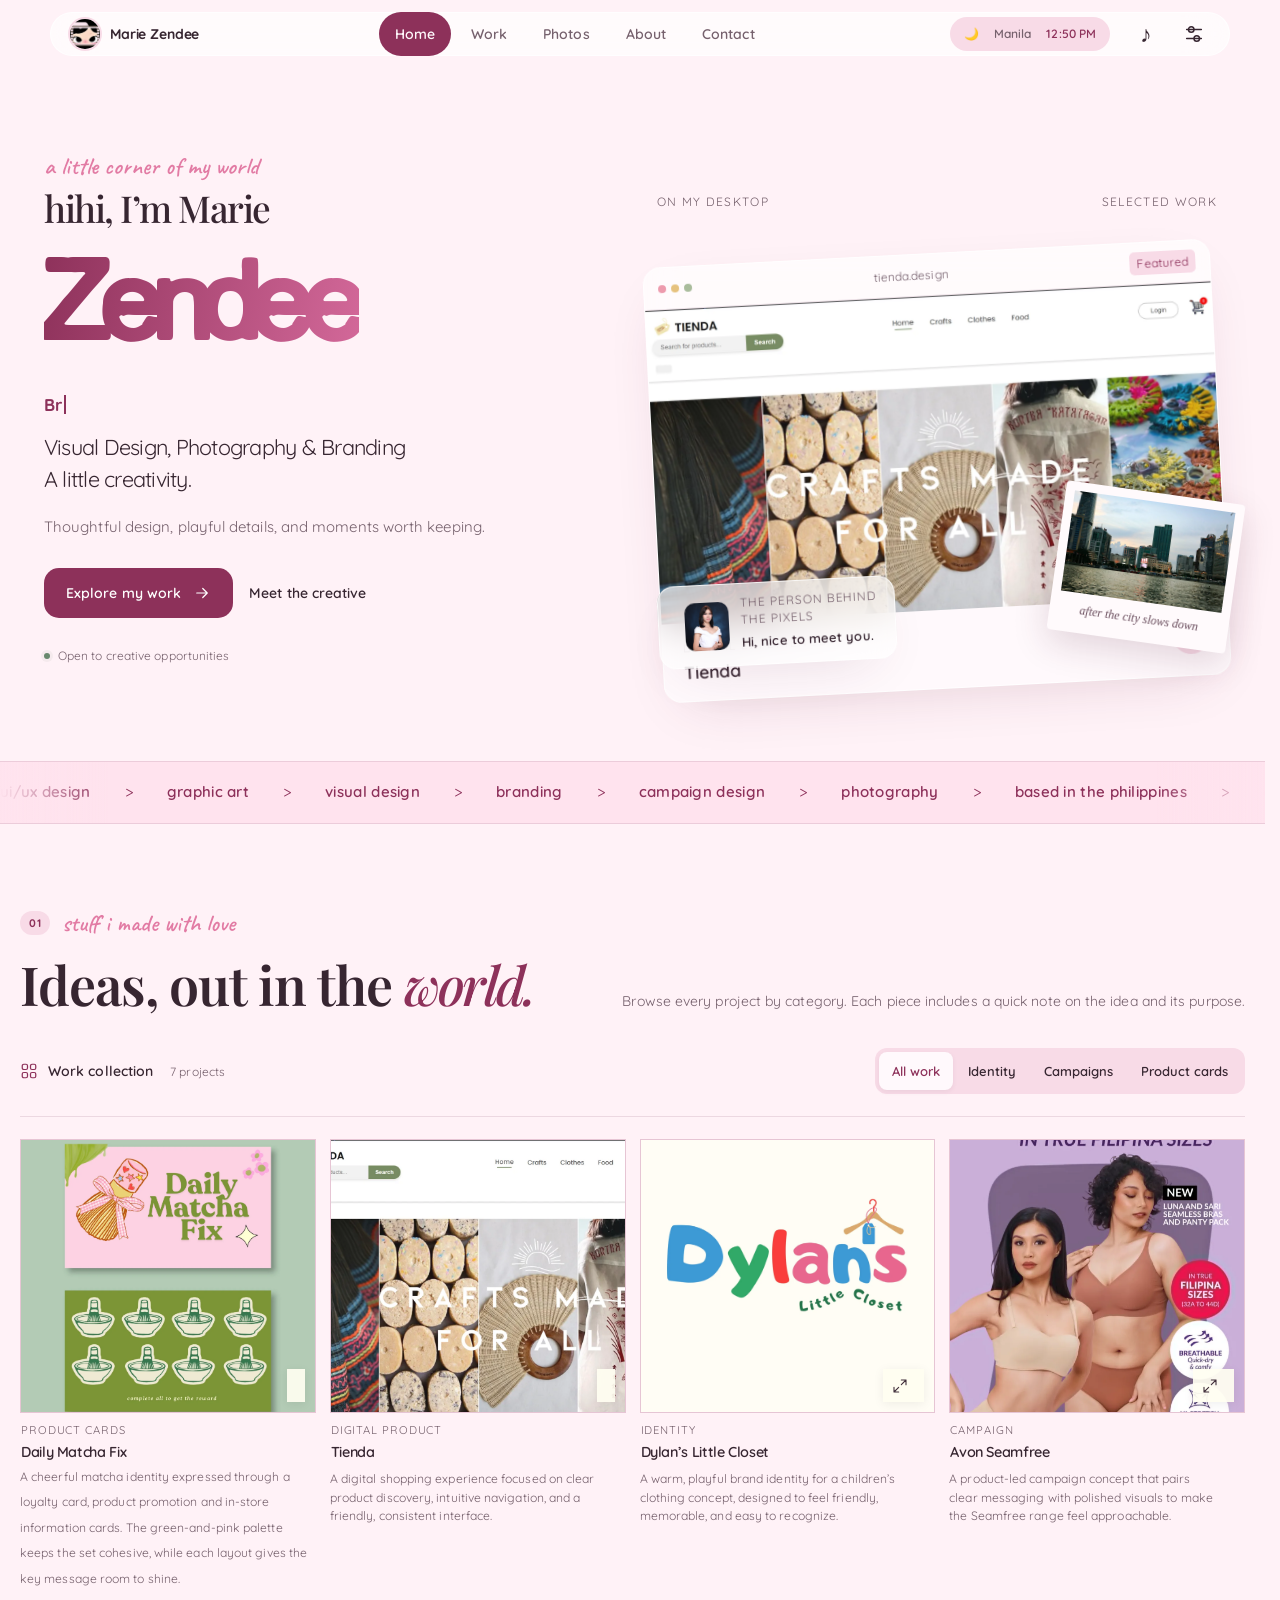
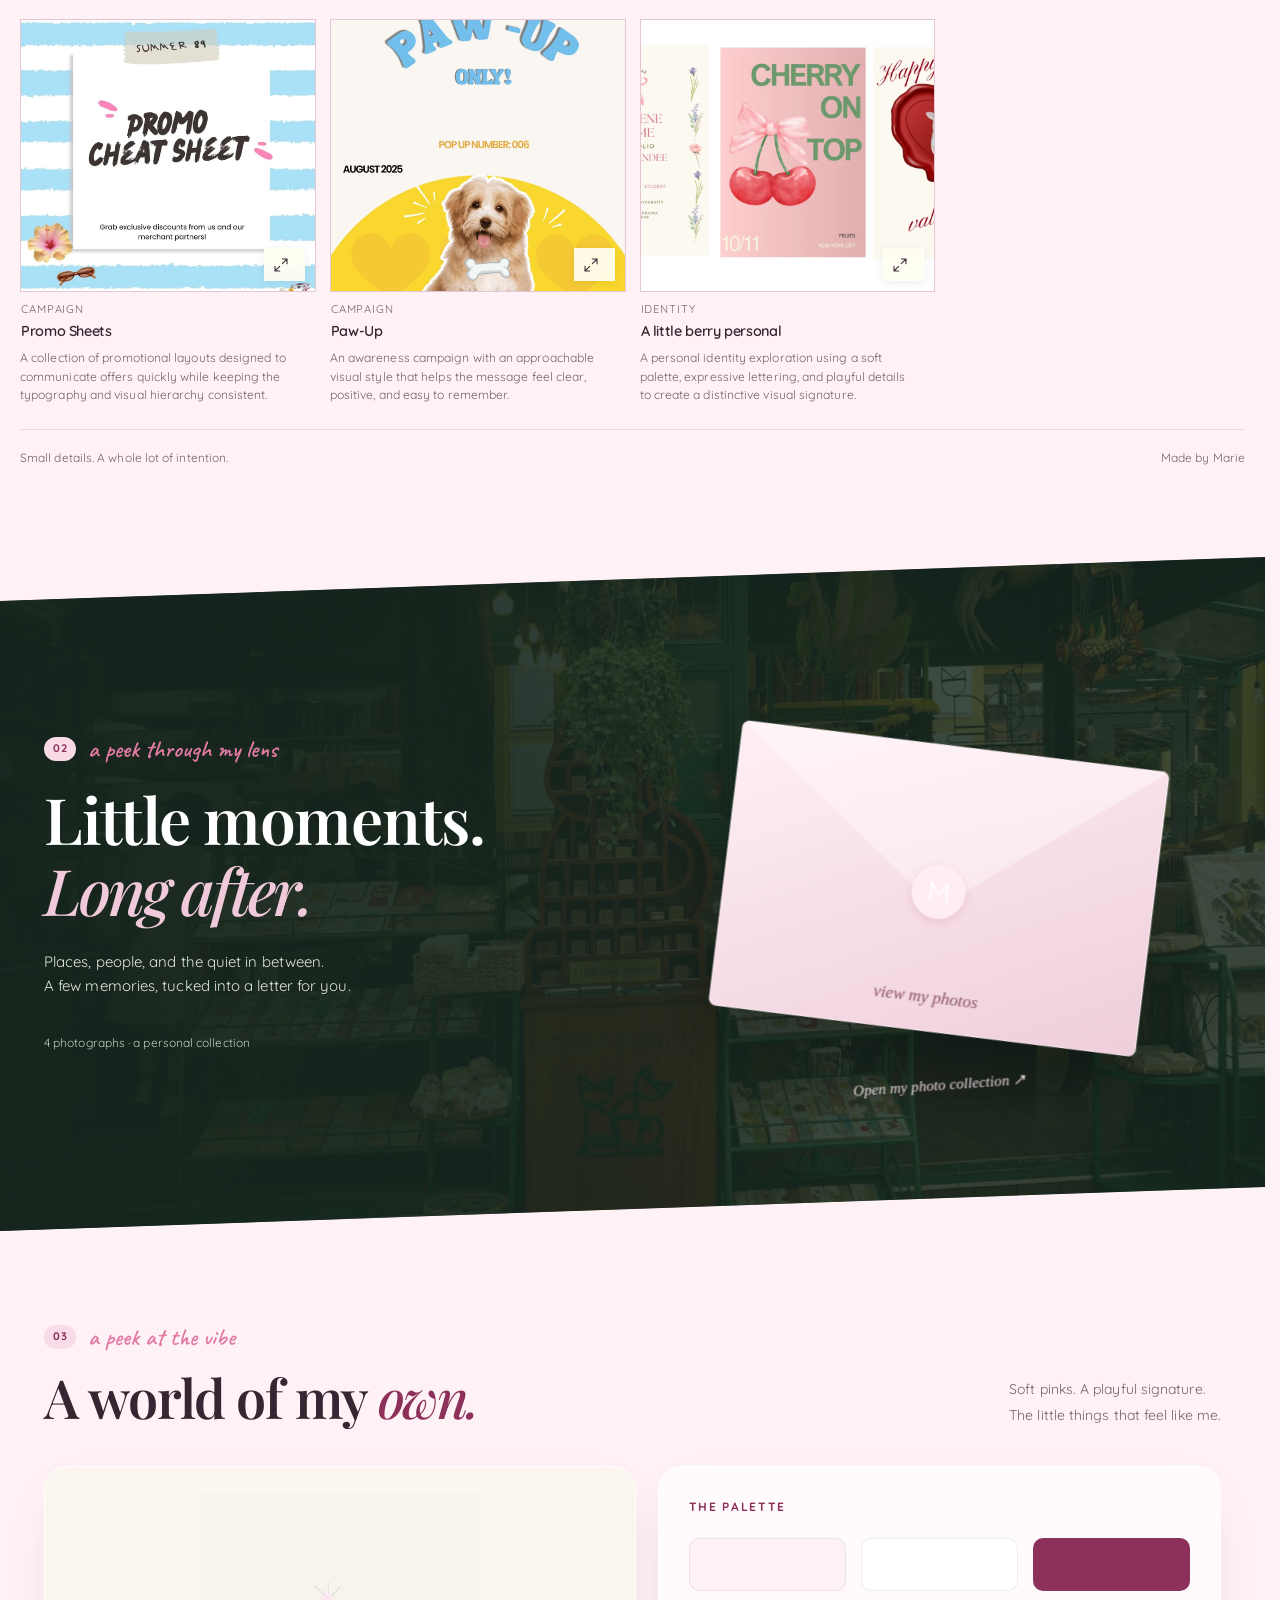
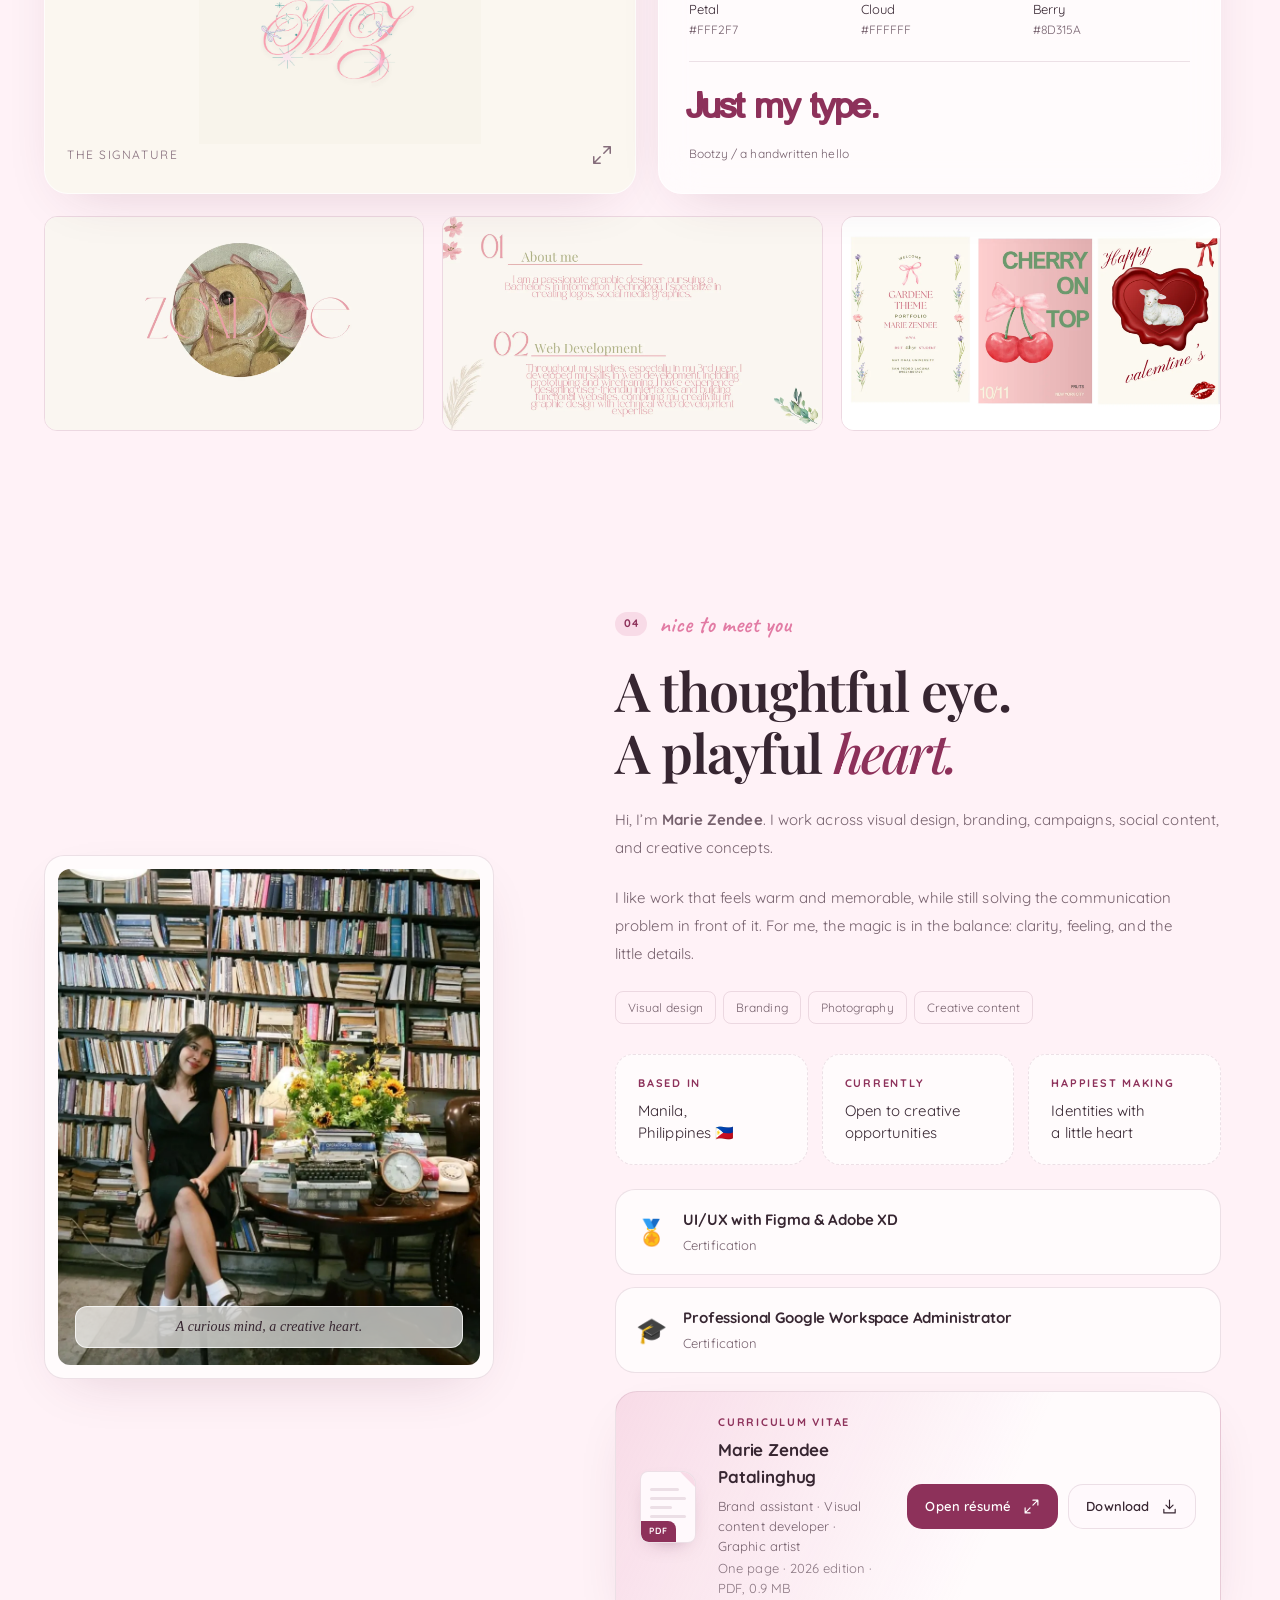
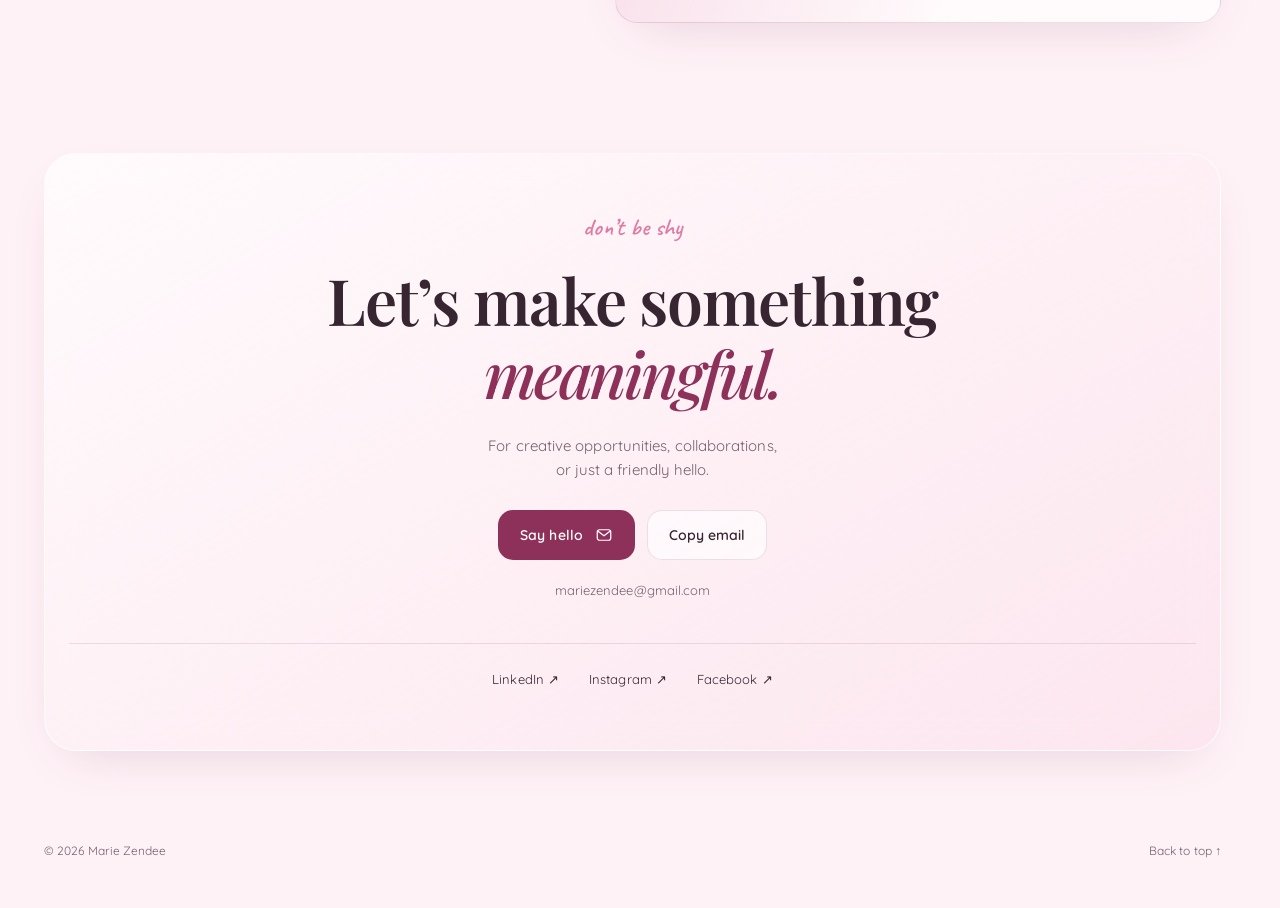
==== commit cf6786d4: "Add files via upload" ====
--- a/index.html
+++ b/index.html
@@ -1,39 +1,82 @@
-<!DOCTYPE html>
-
+<!doctype html>
 <html lang="en">
-<head>
-<meta charset="utf-8"/>
-<meta content="width=device-width,initial-scale=1,viewport-fit=cover" name="viewport"/>
-<meta content="#fff3f7" name="theme-color"/>
-<meta content="Marie Zendee — visual design, photography, branding and creative portfolio." name="description"/>
-<meta content="light" name="color-scheme"/>
-<title>Marie Zendee Portfolio</title>
-<link as="font" crossorigin="" href="BootzyTM.ttf" rel="preload" type="font/ttf"/>
-<link href="https://berry-zendee.vercel.app/" rel="canonical"/>
-<meta content="website" property="og:type"/>
-<meta content="Marie Zendee — Visual Design, Photography &amp; Branding" property="og:title"/>
-<meta content="A multidisciplinary creative portfolio by Marie Zendee, featuring visual design, branding, campaigns and photography." property="og:description"/>
-<meta content="https://berry-zendee.vercel.app/" property="og:url"/>
-<meta content="https://berry-zendee.vercel.app/og-preview.jpg" property="og:image"/>
-<meta content="1200" property="og:image:width"/>
-<meta content="630" property="og:image:height"/>
-<meta content="summary_large_image" name="twitter:card"/>
-<meta content="Marie Zendee — Creative Portfolio" name="twitter:title"/>
-<meta content="Visual design, photography, branding and creative work by Marie Zendee." name="twitter:description"/>
-<meta content="https://berry-zendee.vercel.app/og-preview.jpg" name="twitter:image"/>
-<link as="image" fetchpriority="high" href="assets/previews/tienda.webp" rel="preload"/>
-<link as="font" crossorigin="" href="assets/fonts/quicksand-latin-500-normal.woff2" rel="preload" type="font/woff2"/>
-<link as="font" crossorigin="" href="assets/fonts/playfair-display-latin-600-normal.woff2" rel="preload" type="font/woff2"/>
-<link href="style.css" rel="stylesheet"/>
-<link href="manifest.webmanifest" rel="manifest"/>
-<link href="favicon.ico" rel="icon"/>
-<link href="favicon-32x32.png" rel="icon" type="image/png"/>
-<link href="favicon-16x16.png" rel="icon" type="image/png"/>
-<link href="apple-touch-icon.png" rel="apple-touch-icon"/>
-<meta content="yes" name="apple-mobile-web-app-capable"/>
-<meta content="default" name="apple-mobile-web-app-status-bar-style"/>
-<meta content="Marie Zendee" name="apple-mobile-web-app-title"/>
-<script type="application/ld+json">
+  <head>
+    <meta charset="utf-8" />
+    <meta
+      name="viewport"
+      content="width=device-width,initial-scale=1,viewport-fit=cover"
+    />
+    <meta name="theme-color" content="#fff3f7" />
+    <meta
+      name="description"
+      content="Marie Zendee — visual design, photography, branding and creative portfolio."
+    />
+    <meta name="color-scheme" content="light" />
+    <title>Marie Zendee Portfolio</title>
+    <link
+      rel="preload"
+      href="BootzyTM.ttf"
+      as="font"
+      type="font/ttf"
+      crossorigin
+    />
+    <link rel="canonical" href="https://berry-zendee.vercel.app/" />
+    <meta property="og:type" content="website" />
+    <meta
+      property="og:title"
+      content="Marie Zendee — Visual Design, Photography & Branding"
+    />
+    <meta
+      property="og:description"
+      content="A multidisciplinary creative portfolio by Marie Zendee, featuring visual design, branding, campaigns and photography."
+    />
+    <meta property="og:url" content="https://berry-zendee.vercel.app/" />
+    <meta
+      property="og:image"
+      content="https://berry-zendee.vercel.app/og-preview.jpg"
+    />
+    <meta property="og:image:width" content="1200" />
+    <meta property="og:image:height" content="630" />
+    <meta name="twitter:card" content="summary_large_image" />
+    <meta name="twitter:title" content="Marie Zendee — Creative Portfolio" />
+    <meta
+      name="twitter:description"
+      content="Visual design, photography, branding and creative work by Marie Zendee."
+    />
+    <meta
+      name="twitter:image"
+      content="https://berry-zendee.vercel.app/og-preview.jpg"
+    />
+    <link
+      rel="preload"
+      href="assets/previews/tienda.webp"
+      as="image"
+      fetchpriority="high"
+    />
+    <link
+      rel="preload"
+      href="assets/fonts/quicksand-latin-500-normal.woff2"
+      as="font"
+      type="font/woff2"
+      crossorigin
+    />
+    <link
+      rel="preload"
+      href="assets/fonts/playfair-display-latin-600-normal.woff2"
+      as="font"
+      type="font/woff2"
+      crossorigin
+    />
+    <link rel="stylesheet" href="style.css" />
+    <link rel="manifest" href="manifest.webmanifest" />
+    <link rel="icon" href="favicon.ico" />
+    <link rel="icon" type="image/png" href="favicon-32x32.png" />
+    <link rel="icon" type="image/png" href="favicon-16x16.png" />
+    <link rel="apple-touch-icon" href="apple-touch-icon.png" />
+    <meta name="apple-mobile-web-app-capable" content="yes" />
+    <meta name="apple-mobile-web-app-status-bar-style" content="default" />
+    <meta name="apple-mobile-web-app-title" content="Marie Zendee" />
+    <script type="application/ld+json">
       {
         "@context": "https://schema.org",
         "@type": "Person",
@@ -53,95 +96,219 @@
         ]
       }
     </script>
-</head>
-<body>
-<a class="skip-link" href="#visual">Skip to selected work</a>
-<div aria-hidden="true" class="wallpaper"></div>
-<div aria-hidden="true" class="progress-line" id="progressLine"></div>
-<header class="menubar glass">
-<a class="wordmark" href="#top"><img alt="" height="32" src="assets/zendee-logo.png" width="32"/><strong>Marie Zendee</strong></a>
-<nav aria-label="Main navigation" class="site-nav">
-<a aria-current="location" class="nav-link" data-section="top" href="#top">Home</a><a class="nav-link" data-section="visual" href="#visual">Work</a><a class="nav-link" data-section="photography" href="#photography">Photos</a><a class="nav-link" data-section="about" href="#about">About</a><a class="nav-link" data-section="contact" href="#contact">Contact</a>
-</nav>
-<div class="menu-tools">
-<span class="manila-time"><span aria-hidden="true" class="clock-icon" id="clockIcon">🌙</span><span>Manila</span> <time id="clock">—</time></span><button aria-label="Turn sound on" aria-pressed="false" class="icon-button" id="soundBtn" title="Sound off">
-          ♪</button><button aria-label="Desktop preferences" class="icon-button" id="settingsBtn" title="Make it yours">
-<svg aria-hidden="true" fill="none" stroke="currentColor" stroke-linecap="round" stroke-linejoin="round" stroke-width="1.65" viewbox="0 0 24 24">
-<path d="M4 7h16M4 17h16"></path>
-<circle cx="9" cy="7" r="3"></circle>
-<circle cx="15" cy="17" r="3"></circle>
-</svg>
-</button>
-</div>
-</header>
-<main id="top">
-<section aria-labelledby="heroTitle" class="hero shell hero-editorial">
-<div class="hero-copy">
-<p class="eyebrow">
-<span class="lead">visual design portfolio · 2026</span>
-</p>
-<h1 id="heroTitle"><span>Ideas into</span><b>Visual Stories</b></h1>
-<p aria-label="Brand assistant, visual content developer, graphic artist" class="hero-roles">
-<span id="typewriter">Graphic Designer</span><span aria-hidden="true" class="caret"></span>
-</p>
-<p class="hero-role">Branding, campaigns &amp; digital design.</p>
-<p class="hero-description">
-            I create thoughtful visual identities and playful, polished designs
-            that help brands feel memorable.
+  </head>
+  <body>
+    <a class="skip-link" href="#visual">Skip to selected work</a>
+    <div class="wallpaper" aria-hidden="true"></div>
+    <div class="progress-line" id="progressLine" aria-hidden="true"></div>
+    <header class="menubar glass">
+      <a class="wordmark" href="#top"
+        ><img
+          src="assets/zendee-logo.png"
+          width="32"
+          height="32"
+          alt=""
+        /><strong>Marie Zendee</strong
+        ></a
+      >
+      <nav class="site-nav" aria-label="Main navigation">
+        <a
+          class="nav-link"
+          href="#top"
+          data-section="top"
+          aria-current="location"
+          >Home</a
+        ><a class="nav-link" href="#visual" data-section="visual">Work</a
+        ><a class="nav-link" href="#photography" data-section="photography"
+          >Photos</a
+        ><a class="nav-link" href="#about" data-section="about">About</a
+        ><a class="nav-link" href="#contact" data-section="contact">Contact</a>
+      </nav>
+      <div class="menu-tools">
+        <span class="manila-time"
+          ><span class="clock-icon" id="clockIcon" aria-hidden="true">🌙</span
+          ><span>Manila</span> <time id="clock">—</time></span
+        ><button
+          class="icon-button"
+          id="soundBtn"
+          aria-label="Turn sound on"
+          aria-pressed="false"
+          title="Sound off"
+        >
+          ♪</button
+        ><button
+          class="icon-button"
+          id="settingsBtn"
+          aria-label="Desktop preferences"
+          title="Make it yours"
+        >
+          <svg
+            viewBox="0 0 24 24"
+            fill="none"
+            stroke="currentColor"
+            stroke-width="1.65"
+            stroke-linecap="round"
+            stroke-linejoin="round"
+            aria-hidden="true"
+          >
+            <path d="M4 7h16M4 17h16" />
+            <circle cx="9" cy="7" r="3" />
+            <circle cx="15" cy="17" r="3" />
+          </svg>
+        </button>
+      </div>
+    </header>
+    <main id="top">
+      <section class="hero shell" aria-labelledby="heroTitle">
+        <div class="hero-copy">
+          <p class="eyebrow">
+            <span class="lead">a little corner of my world</span>
           </p>
-<div class="actions">
-<a class="button primary" href="#visual">Explore my work
-              <svg aria-hidden="true" fill="none" stroke="currentColor" stroke-linecap="round" stroke-linejoin="round" stroke-width="1.65" viewbox="0 0 24 24">
-<path d="M5 12h14m-6-6 6 6-6 6"></path>
-</svg>
-</a>
-<a class="text-button" href="#contact">Let’s collaborate</a>
-</div>
-<div class="hero-footnote">
-<span class="status-dot"></span> Open to creative opportunities
-          </div>
-</div>
-<div aria-label="A small preview of selected graphic design projects" class="hero-showcase">
-<div class="showcase-topline"><span>SELECTED WORK</span><span>3 QUICK PREVIEWS</span></div>
-<button aria-label="Explore Daily Matcha Fix digital product card project" class="showcase-card showcase-card-main" data-case="daily-matcha">
-<picture><source srcset="assets/previews/matcha-cup-poster.webp" type="image/webp"/>
-<img alt="Iced matcha drink poster with editorial green typography" fetchpriority="high" height="1600" src="assets/matcha-cup-poster.jpg" width="1100"/></picture>
-<span class="showcase-caption"><strong>Daily Matcha Fix</strong><small>Digital · Product card</small></span>
-<span class="showcase-description">A playful matcha campaign built around fresh color, bold type and
-              product photography.</span>
-</button>
-<button aria-label="Explore opening hours product card design" class="showcase-card showcase-card-promo" data-case="daily-matcha">
-<picture><source srcset="assets/previews/opening-hours-card.webp" type="image/webp"/>
-<img alt="Kocha Matcha opening hours and receipt-inspired promotional card" decoding="async" height="1600" loading="lazy" src="assets/opening-hours-card.jpg" width="1100"/></picture>
-<span class="showcase-caption"><strong>Opening Hours</strong><small>Product card</small></span>
-<span class="showcase-description">A receipt-inspired card that presents store details in a clean,
-              memorable format.</span>
-</button>
-<button aria-label="Explore Famous Puff promotional poster" class="showcase-card showcase-card-brand" data-case="daily-matcha">
-<picture><source srcset="assets/previews/famous-puff-poster.webp" type="image/webp"/>
-<img alt="Famous Puff limited-edition pastry campaign poster" decoding="async" height="1600" loading="lazy" src="assets/famous-puff-poster.jpg" width="1100"/></picture>
-<span class="showcase-caption"><strong>Famous Puff</strong><small>Campaign artwork</small></span>
-<span class="showcase-description">Warm product photography and checkered styling give this
-              limited-edition launch a bold, appetizing look.</span>
-</button>
-<p class="showcase-note">A little preview of what I do.</p>
-</div>
-</section>
-<div aria-hidden="true" class="marquee-band">
-<div class="marquee-track">
-<span class="marquee-group"><span>ui/ux design</span> &gt;<span>graphic art</span> &gt;<span>visual design</span>
-            &gt;<span>branding</span> &gt;<span>campaign design</span> &gt;<span>photography</span>
-            &gt;<span>based in the philippines</span> &gt;<span>open for projects</span>&gt;</span><span class="marquee-group"><span>ui/ux design</span> &gt;<span>graphic art</span> &gt;<span>visual design</span>
-            &gt;<span>branding</span> &gt;<span>campaign design</span> &gt;<span>photography</span>
-            &gt;<span>based in the philippines</span> &gt;<span>open for projects</span>&gt;</span>
-</div>
-</div>
-<p class="visually-hidden">
+          <h1 id="heroTitle">
+            <span>hihi, I’m Marie</span><b>Zendee</b
+            >
+          </h1>
+          <p
+            class="hero-roles"
+            aria-label="Brand assistant, visual content developer, graphic artist"
+          >
+            <span id="typewriter">Brand Assistant</span
+            ><span class="caret" aria-hidden="true"></span>
+          </p>
+          <p class="hero-role">
+            Visual Design, Photography & Branding <br />A little creativity.
+          </p>
+          <p class="hero-description">
+            Thoughtful design, playful details, and moments worth keeping.
+          </p>
+          <div class="actions">
+            <a href="#visual" class="button primary"
+              >Explore my work
+              <svg
+                viewBox="0 0 24 24"
+                fill="none"
+                stroke="currentColor"
+                stroke-width="1.65"
+                stroke-linecap="round"
+                stroke-linejoin="round"
+                aria-hidden="true"
+              >
+                <path d="M5 12h14m-6-6 6 6-6 6" /></svg></a
+            ><a href="#about" class="text-button">Meet the creative</a>
+          </div>
+          <div class="hero-footnote">
+            <span class="status-dot"></span> Open to creative opportunities
+          </div>
+        </div>
+        <div class="desktop-scene">
+          <div class="scene-label">
+            <span>ON MY DESKTOP</span><span>SELECTED WORK</span>
+          </div>
+          <div class="hero-window glass">
+            <div class="window-bar">
+              <span class="traffic-lights" aria-hidden="true"
+                ><i></i><i></i><i></i></span
+              ><span>tienda.design</span
+              ><span class="window-tag">Featured</span>
+            </div>
+            <button
+              class="hero-project"
+              data-case="tienda"
+              aria-label="Explore Tienda project"
+            >
+              <picture
+                ><source
+                  srcset="assets/previews/tienda.webp"
+                  type="image/webp" />
+                <img
+                  src="assets/tienda.png"
+                  alt="Tienda storefront featuring handcrafted products"
+                  width="2133"
+                  height="1182"
+                  class=""
+                  fetchpriority="high" /></picture
+              ><span class="hero-project-caption"
+                ><span
+                  ><small>DIGITAL EXPERIENCE</small
+                  ><strong>Tienda</strong></span
+                ><span class="circle-arrow"
+                  ><svg
+                    viewBox="0 0 24 24"
+                    fill="none"
+                    stroke="currentColor"
+                    stroke-width="1.65"
+                    stroke-linecap="round"
+                    stroke-linejoin="round"
+                    aria-hidden="true"
+                  >
+                    <path d="M5 12h14m-6-6 6 6-6 6" /></svg></span
+              ></span>
+            </button>
+          </div>
+          <button
+            class="photo-sticky"
+            data-gallery="3"
+            aria-label="Open city photograph"
+          >
+            <picture
+              ><source
+                srcset="assets/previews/photo-city.webp"
+                type="image/webp" />
+              <img
+                src="assets/photo-city.jpg"
+                alt="City skyline across the water"
+                width="1280"
+                height="853"
+                class=""
+                fetchpriority="high" /></picture
+            ><span>after the city slows down</span></button
+          ><a href="#about" class="profile-sticker glass"
+            ><picture
+              ><source
+                srcset="assets/previews/Zendee Prof pic.webp"
+                type="image/webp" />
+              <img
+                src="assets/Zendee Prof pic.jpg"
+                alt="Portrait of Marie Zendee"
+                width="1365"
+                height="2048"
+                class=""
+                fetchpriority="high" /></picture
+            ><span
+              ><small>THE PERSON BEHIND THE PIXELS</small
+              ><strong>Hi, nice to meet you.</strong></span
+            ></a
+        </div>
+      </section>
+      <div class="marquee-band" aria-hidden="true">
+        <div class="marquee-track">
+          <span class="marquee-group"
+            ><span>ui/ux design</span>
+            ><span>graphic art</span>
+            ><span>visual design</span>
+            ><span>branding</span>
+            ><span>campaign design</span>
+            ><span>photography</span>
+            ><span>based in the philippines</span>
+            ><span>open for projects</span>></span
+          ><span class="marquee-group"
+            ><span>ui/ux design</span>
+            ><span>graphic art</span>
+            ><span>visual design</span>
+            ><span>branding</span>
+            ><span>campaign design</span>
+            ><span>photography</span>
+            ><span>based in the philippines</span>
+            ><span>open for projects</span>></span
+          >
+        </div>
+      </div>
+      <p class="visually-hidden">
         Disciplines: ui/ux design, graphic art, visual design, branding,
         campaign design and photography. Based in the Philippines and open for
         projects.
       </p>
-<section aria-labelledby="workTitle" class="section shell" id="visual">
+      <section aria-labelledby="workTitle" class="section work-open" id="visual">
 <header class="section-heading">
 <div>
 <p class="eyebrow">
@@ -161,7 +328,7 @@
 </svg>
               Work collection <span id="workCount">7 projects</span></span>
 <div aria-label="Filter selected work" class="filters" role="group">
-<button aria-pressed="true" data-filter="all">All work</button><button aria-pressed="false" data-filter="brand">Identity</button><button aria-pressed="false" data-filter="campaign">Campaign</button><button aria-pressed="false" data-filter="digital">Product cards</button>
+<button aria-pressed="true" data-filter="all">All work</button><button aria-pressed="false" data-filter="brand">Identity</button><button aria-pressed="false" data-filter="campaign">Campaigns</button><button aria-pressed="false" data-filter="digital">Product cards</button>
 </div>
 </div>
 <div class="project-grid">
@@ -238,315 +405,709 @@
 </div>
 </div>
 </section>
-<section aria-labelledby="photosTitle" class="photo-section section" id="photography">
-<div class="photo-background">
-<picture><source srcset="assets/previews/photo-shop.webp" type="image/webp"/>
-<img alt="" class="" decoding="async" height="853" loading="lazy" src="assets/photo-shop.jpg" width="1280"/></picture>
-</div>
-<div class="photo-section-inner shell">
-<div>
-<p class="eyebrow">
-<span class="num">02</span><span class="lead">a peek through my lens</span>
-</p>
-<h2 id="photosTitle">Little moments. <br/><em>Long after.</em></h2>
-<p>
-              Places, people, and the quiet in between. <br/>A few memories,
+            <section
+        id="photography"
+        class="photo-section section"
+        aria-labelledby="photosTitle"
+      >
+        <div class="photo-background">
+          <picture
+            ><source
+              srcset="assets/previews/photo-shop.webp"
+              type="image/webp" />
+            <img
+              src="assets/photo-shop.jpg"
+              alt=""
+              width="1280"
+              height="853"
+              class=""
+              loading="lazy"
+              decoding="async"
+          /></picture>
+        </div>
+        <div class="photo-section-inner shell">
+          <div>
+            <p class="eyebrow">
+              <span class="num">02</span
+              ><span class="lead">a peek through my lens</span>
+            </p>
+            <h2 id="photosTitle">Little moments. <br /><em>Long after.</em></h2>
+            <p>
+              Places, people, and the quiet in between. <br />A few memories,
               tucked into a letter for you.
             </p>
-<span class="photo-note">4 photographs · a personal collection</span>
-</div>
-<div class="envelope-zone">
-<button aria-label="Unfold the envelope and open photography collection" class="envelope" id="envelope">
-<span class="env-back"></span><span class="env-letter"><span>To: a curious soul</span><strong>A few little <br/>memories.</strong><span>With love, Zendee</span></span><span class="env-front"></span><span class="env-flap"></span><span aria-hidden="true" class="env-seal">M</span><span class="env-label">view my photos</span></button><span class="envelope-caption">Open my photo collection ↗</span>
-</div>
-</div>
-</section>
-<section aria-labelledby="brandTitle" class="section shell brand-section" id="branding">
-<header class="section-heading">
-<div>
-<p class="eyebrow">
-<span class="num">03</span><span class="lead">a peek at the vibe</span>
-</p>
-<h2 id="brandTitle">A world of my <em>own.</em></h2>
-</div>
-<p>
-            Soft pinks. A playful signature. <br/>The little things that feel
+            <span class="photo-note"
+              >4 photographs · a personal collection</span
+            >
+          </div>
+          <div class="envelope-zone">
+            <button
+              class="envelope"
+              id="envelope"
+              aria-label="Unfold the envelope and open photography collection"
+            >
+              <span class="env-back"></span
+              ><span class="env-letter"
+                ><span>To: a curious soul</span
+                ><strong>A few little <br />memories.</strong
+                ><span>With love, Zendee</span></span
+              ><span class="env-front"></span><span class="env-flap"></span
+              ><span class="env-seal" aria-hidden="true">M</span
+              ><span class="env-label">view my photos</span></button
+            ><span class="envelope-caption">Open my photo collection ↗</span>
+          </div>
+        </div>
+      </section>
+      <section
+        id="branding"
+        class="section shell brand-section"
+        aria-labelledby="brandTitle"
+      >
+        <header class="section-heading">
+          <div>
+            <p class="eyebrow">
+              <span class="num">03</span
+              ><span class="lead">a peek at the vibe</span>
+            </p>
+            <h2 id="brandTitle">A world of my <em>own.</em></h2>
+          </div>
+          <p>
+            Soft pinks. A playful signature. <br />The little things that feel
             like me.
           </p>
-</header>
-<div class="identity-grid">
-<button aria-label="Explore Marie Zendee personal identity" class="identity-main glass" data-case="berry">
-<img alt="Marie Zendee pink monogram" height="679" loading="lazy" src="assets/mz-logo.png" width="765"/><span>THE SIGNATURE
-              <svg aria-hidden="true" fill="none" stroke="currentColor" stroke-linecap="round" stroke-linejoin="round" stroke-width="1.65" viewbox="0 0 24 24">
-<path d="M14 3h7v7M3 14v7h7M21 3l-7 7M3 21l7-7"></path></svg></span>
-</button>
-<div class="identity-details glass">
-<span class="eyebrow">THE PALETTE</span>
-<div class="palette">
-<span style="--swatch: #fff2f7"><i></i>Petal<small>#FFF2F7</small></span><span style="--swatch: #ffffff"><i></i>Cloud<small>#FFFFFF</small></span><span style="--swatch: #8d315a"><i></i>Berry<small>#8D315A</small></span>
-</div>
-<div class="type-sample">
-<span class="bootzy">Just my type.</span><span>Bootzy / a handwritten hello</span>
-</div>
-</div>
-</div>
-<div class="identity-boards">
-<button aria-label="Expand personal identity board 1" data-alt="Personal identity presentation, board 1" data-image="assets/1.png">
-<picture><source srcset="assets/previews/1.webp" type="image/webp"/>
-<img alt="Personal identity presentation, board 1" class="" decoding="async" height="1080" loading="lazy" src="assets/1.png" width="1920"/></picture></button><button aria-label="Expand personal identity board 2" data-alt="Personal identity presentation, board 2" data-image="assets/2.png">
-<picture><source srcset="assets/previews/2.webp" type="image/webp"/>
-<img alt="Personal identity presentation, board 2" class="" decoding="async" height="1080" loading="lazy" src="assets/2.png" width="1920"/></picture></button><button aria-label="Expand personal identity board 3" data-alt="Personal identity presentation, board 3" data-image="assets/3.png">
-<picture><source srcset="assets/previews/3.webp" type="image/webp"/>
-<img alt="Personal identity presentation, board 3" class="" decoding="async" height="1080" loading="lazy" src="assets/3.png" width="1920"/></picture>
-</button>
-</div>
-</section>
-<section aria-labelledby="aboutTitle" class="section shell about-section" id="about">
-<div class="about-image">
-<picture><source srcset="assets/previews/zendee-profile-about.webp" type="image/webp"/>
-<img alt="Marie Zendee seated in a book-filled studio" class="" decoding="async" height="1200" loading="lazy" src="assets/zendee-profile-about.jpg" width="900"/></picture><span class="about-image-note glass">A curious mind, a creative heart.</span>
-</div>
-<div class="about-copy">
-<p class="eyebrow">
-<span class="num">04</span><span class="lead">nice to meet you</span>
-</p>
-<h2 id="aboutTitle">
-            Designs That Do More <br/>Than Look <em>Good.</em>
-</h2>
-<p>
+        </header>
+        <div class="identity-grid">
+          <button
+            class="identity-main glass"
+            data-case="berry"
+            aria-label="Explore Marie Zendee personal identity"
+          >
+            <img
+              src="assets/mz-logo.png"
+              alt="Marie Zendee pink monogram"
+              width="765"
+              height="679"
+              loading="lazy"
+            /><span
+              >THE SIGNATURE
+              <svg
+                viewBox="0 0 24 24"
+                fill="none"
+                stroke="currentColor"
+                stroke-width="1.65"
+                stroke-linecap="round"
+                stroke-linejoin="round"
+                aria-hidden="true"
+              >
+                <path d="M14 3h7v7M3 14v7h7M21 3l-7 7M3 21l7-7" /></svg
+            ></span>
+          </button>
+          <div class="identity-details glass">
+            <span class="eyebrow">THE PALETTE</span>
+            <div class="palette">
+              <span style="--swatch: #fff2f7"
+                ><i></i>Petal<small>#FFF2F7</small></span
+              ><span style="--swatch: #ffffff"
+                ><i></i>Cloud<small>#FFFFFF</small></span
+              ><span style="--swatch: #8d315a"
+                ><i></i>Berry<small>#8D315A</small></span
+              >
+            </div>
+            <div class="type-sample">
+              <span class="bootzy">Just my type.</span
+              ><span>Bootzy / a handwritten hello</span>
+            </div>
+          </div>
+        </div>
+        <div class="identity-boards">
+          <button
+            data-image="assets/1.png"
+            data-alt="Personal identity presentation, board 1"
+            aria-label="Expand personal identity board 1"
+          >
+            <picture
+              ><source srcset="assets/previews/1.webp" type="image/webp" />
+              <img
+                src="assets/1.png"
+                alt="Personal identity presentation, board 1"
+                width="1920"
+                height="1080"
+                class=""
+                loading="lazy"
+                decoding="async"
+            /></picture></button
+          ><button
+            data-image="assets/2.png"
+            data-alt="Personal identity presentation, board 2"
+            aria-label="Expand personal identity board 2"
+          >
+            <picture
+              ><source srcset="assets/previews/2.webp" type="image/webp" />
+              <img
+                src="assets/2.png"
+                alt="Personal identity presentation, board 2"
+                width="1920"
+                height="1080"
+                class=""
+                loading="lazy"
+                decoding="async"
+            /></picture></button
+          ><button
+            data-image="assets/3.png"
+            data-alt="Personal identity presentation, board 3"
+            aria-label="Expand personal identity board 3"
+          >
+            <picture
+              ><source srcset="assets/previews/3.webp" type="image/webp" />
+              <img
+                src="assets/3.png"
+                alt="Personal identity presentation, board 3"
+                width="1920"
+                height="1080"
+                class=""
+                loading="lazy"
+                decoding="async"
+            /></picture>
+          </button>
+        </div>
+      </section>
+      <section
+        id="about"
+        class="section shell about-section"
+        aria-labelledby="aboutTitle"
+      >
+        <div class="about-image">
+          <picture
+            ><source
+              srcset="assets/previews/zendee-profile-about.webp"
+              type="image/webp" />
+            <img
+              src="assets/zendee-profile-about.jpg"
+              alt="Marie Zendee seated in a book-filled studio"
+              width="900"
+              height="1200"
+              class=""
+              loading="lazy"
+              decoding="async" /></picture
+          ><span class="about-image-note glass"
+            >A curious mind, a creative heart.</span
+          >
+        </div>
+        <div class="about-copy">
+          <p class="eyebrow">
+            <span class="num">04</span
+            ><span class="lead">nice to meet you</span>
+          </p>
+          <h2 id="aboutTitle">
+            A thoughtful eye. <br />A playful <em>heart.</em>
+          </h2>
+          <p>
             Hi, I’m <strong>Marie Zendee</strong>. I work across visual design,
             branding, campaigns, social content, and creative concepts.
           </p>
-<p>
-            I create thoughtful, eye-catching visuals that bring brand stories
-            to life and help businesses connect with their audience. From social
-            media creatives and product cards to promotional materials and
-            advertising campaigns, I turn ideas into designs that are visually
-            engaging, purposeful, and aligned with each brand’s identity. <br/>
-            My goal is to create designs that not only capture attention but
-            also communicate the right message and support each brand’s
-            marketing goals.
+          <p>
+            I like work that feels warm and memorable, while still solving the
+            communication problem in front of it. For me, the magic is in the
+            balance: clarity, feeling, and the little details.
           </p>
-<div class="about-tags">
-<span>Graphic Design &amp; Visuals</span><span>Social Media Creatives</span><span>Campaign &amp; Marketing Design</span><span>Creative Copy &amp; Layout</span>
-</div>
-<div class="currently">
-<div>
-<small>Based in</small>
-<p>Manila, Philippines 🇵🇭</p>
-</div>
-<div>
-<small>Currently</small>
-<p>Open to creative opportunities</p>
-</div>
-<div>
-<small>Happiest making</small>
-<p>Identities with a little heart</p>
-</div>
-</div>
-<div class="cert-stack">
-<div class="cert-card">
-<span aria-hidden="true" class="cert-emoji">🏅</span>
-<div>
-<h3>UI/UX with Figma &amp; Adobe XD</h3>
-<p>Certification</p>
-</div>
-</div>
-<div class="cert-card">
-<span aria-hidden="true" class="cert-emoji">🎓</span>
-<div>
-<h3>Professional Google Workspace Administrator</h3>
-<p>Certification</p>
-</div>
-</div>
-<div class="resume-panel">
-<span aria-hidden="true" class="resume-doc">
-<span class="resume-doc-tag">PDF</span>
-<i></i><i></i><i></i><i></i><i></i>
-</span>
-<div class="resume-body">
-<small>Curriculum vitae</small>
-<h3>Marie Zendee Patalinghug</h3>
-<p class="resume-meta">One page · 2026 · PDF</p>
-</div>
-<div class="resume-actions">
-<a class="button primary" href="assets/PATALINGHUG,%20MARIE%20ZENDEE%20CV%202026.pdf" rel="noopener" target="_blank">Open résumé
-                  <svg aria-hidden="true" fill="none" stroke="currentColor" stroke-linecap="round" stroke-linejoin="round" stroke-width="1.65" viewbox="0 0 24 24">
-<path d="M14 3h7v7M3 14v7h7M21 3l-7 7M3 21l7-7"></path></svg></a><a class="button secondary" download="" href="assets/PATALINGHUG,%20MARIE%20ZENDEE%20CV%202026.pdf">Download
-                  <svg aria-hidden="true" fill="none" stroke="currentColor" stroke-linecap="round" stroke-linejoin="round" stroke-width="1.65" viewbox="0 0 24 24">
-<path d="M12 3v12m-5-5 5 5 5-5M4 16v5h16v-5"></path></svg></a>
-</div>
-</div>
-</div>
-</div>
-</section>
-<section aria-labelledby="contactTitle" class="section shell contact-section" id="contact">
-<div class="contact-card glass">
-<p class="eyebrow"><span class="lead">don’t be shy</span></p>
-<h2 id="contactTitle">
-            Let’s make something <br/><em>meaningful.</em>
-</h2>
-<p>
-            For creative opportunities, collaborations, <br/>or just a friendly
+          <div class="about-tags">
+            <span>Visual design</span><span>Branding</span
+            ><span>Photography</span><span>Creative content</span>
+          </div>
+          <div class="currently">
+            <div>
+              <small>Based in</small>
+              <p>Manila, Philippines 🇵🇭</p>
+            </div>
+            <div>
+              <small>Currently</small>
+              <p>Open to creative opportunities</p>
+            </div>
+            <div>
+              <small>Happiest making</small>
+              <p>Identities with a little heart</p>
+            </div>
+          </div>
+          <div class="cert-stack">
+            <div class="cert-card">
+              <span class="cert-emoji" aria-hidden="true">🏅</span>
+              <div>
+                <h3>UI/UX with Figma &amp; Adobe XD</h3>
+                <p>Certification</p>
+              </div>
+            </div>
+            <div class="cert-card">
+              <span class="cert-emoji" aria-hidden="true">🎓</span>
+              <div>
+                <h3>Professional Google Workspace Administrator</h3>
+                <p>Certification</p>
+              </div>
+            </div>
+            <div class="resume-panel">
+              <span class="resume-doc" aria-hidden="true">
+                <span class="resume-doc-tag">PDF</span>
+                <i></i><i></i><i></i><i></i><i></i>
+              </span>
+              <div class="resume-body">
+                <small>Curriculum vitae</small>
+                <h3>Marie Zendee Patalinghug</h3>
+                <p>
+                  Brand assistant · Visual content developer · Graphic artist
+                </p>
+                <p class="resume-meta">One page · 2026 edition · PDF, 0.9 MB</p>
+              </div>
+              <div class="resume-actions">
+                <a
+                  class="button primary"
+                  href="assets/PATALINGHUG,%20MARIE%20ZENDEE%20CV%202026.pdf"
+                  target="_blank"
+                  rel="noopener"
+                  >Open résumé
+                  <svg
+                    viewBox="0 0 24 24"
+                    fill="none"
+                    stroke="currentColor"
+                    stroke-width="1.65"
+                    stroke-linecap="round"
+                    stroke-linejoin="round"
+                    aria-hidden="true"
+                  >
+                    <path d="M14 3h7v7M3 14v7h7M21 3l-7 7M3 21l7-7" /></svg></a
+                ><a
+                  class="button secondary"
+                  href="assets/PATALINGHUG,%20MARIE%20ZENDEE%20CV%202026.pdf"
+                  download
+                  >Download
+                  <svg
+                    viewBox="0 0 24 24"
+                    fill="none"
+                    stroke="currentColor"
+                    stroke-width="1.65"
+                    stroke-linecap="round"
+                    stroke-linejoin="round"
+                    aria-hidden="true"
+                  >
+                    <path d="M12 3v12m-5-5 5 5 5-5M4 16v5h16v-5" /></svg
+                ></a>
+              </div>
+            </div>
+          </div>
+        </div>
+      </section>
+      <section
+        id="contact"
+        class="section shell contact-section"
+        aria-labelledby="contactTitle"
+      >
+        <div class="contact-card glass">
+          <p class="eyebrow"><span class="lead">don’t be shy</span></p>
+          <h2 id="contactTitle">
+            Let’s make something <br /><em>meaningful.</em>
+          </h2>
+          <p>
+            For creative opportunities, collaborations, <br />or just a friendly
             hello.
           </p>
-<div class="actions">
-<a class="button primary" href="mailto:mariezendee@gmail.com">Say hello
-              <svg aria-hidden="true" fill="none" stroke="currentColor" stroke-linecap="round" stroke-linejoin="round" stroke-width="1.65" viewbox="0 0 24 24">
-<rect height="14" rx="3" width="18" x="3" y="5"></rect>
-<path d="m4 7 8 6 8-6"></path></svg></a><button class="button secondary" id="copyEmail">Copy email</button>
-</div>
-<a class="email-address" href="mailto:mariezendee@gmail.com">mariezendee@gmail.com</a>
-<div class="social-links">
-<a href="https://www.linkedin.com/in/marie-zendee-patalinghug/" rel="noopener noreferrer" target="_blank">LinkedIn ↗</a><a href="https://www.instagram.com/mariezendee/" rel="noopener noreferrer" target="_blank">Instagram ↗</a><a href="https://www.facebook.com/mariezendeee" rel="noopener noreferrer" target="_blank">Facebook ↗</a>
-</div>
-</div>
-</section>
-</main>
-<footer class="shell footer">
-<span>© <span id="year">2026</span> Marie Zendee</span><a href="#top">Back to top ↑</a>
-</footer>
-<dialog aria-labelledby="caseTitle" class="case-dialog window-dialog" id="caseDialog">
-<div class="dialog-bar">
-<span class="window-label">PROJECT / QUICK LOOK</span>
-<div class="dialog-tools">
-<button aria-label="Expand project window" aria-pressed="false" class="icon-button" id="caseExpand">
-<svg aria-hidden="true" fill="none" stroke="currentColor" stroke-linecap="round" stroke-linejoin="round" stroke-width="1.65" viewbox="0 0 24 24">
-<path d="M14 3h7v7M3 14v7h7M21 3l-7 7M3 21l7-7"></path>
-</svg></button><button aria-label="Close project" class="icon-button" data-close="">
-<svg aria-hidden="true" fill="none" stroke="currentColor" stroke-linecap="round" stroke-linejoin="round" stroke-width="1.65" viewbox="0 0 24 24">
-<path d="m6 6 12 12M18 6 6 18"></path>
-</svg>
-</button>
-</div>
-</div>
-<div class="case-content" id="caseContent"></div>
-<div class="case-navigation">
-<button class="text-button" id="casePrev">
-<svg aria-hidden="true" fill="none" stroke="currentColor" stroke-linecap="round" stroke-linejoin="round" stroke-width="1.65" viewbox="0 0 24 24">
-<path d="m15 5-7 7 7 7"></path>
-</svg>
-          Previous</button><span id="caseCounter"></span><button class="text-button" id="caseNext">
+          <div class="actions">
+            <a class="button primary" href="mailto:mariezendee@gmail.com"
+              >Say hello
+              <svg
+                viewBox="0 0 24 24"
+                fill="none"
+                stroke="currentColor"
+                stroke-width="1.65"
+                stroke-linecap="round"
+                stroke-linejoin="round"
+                aria-hidden="true"
+              >
+                <rect x="3" y="5" width="18" height="14" rx="3" />
+                <path d="m4 7 8 6 8-6" /></svg></a
+            ><button class="button secondary" id="copyEmail">Copy email</button>
+          </div>
+          <a class="email-address" href="mailto:mariezendee@gmail.com"
+            >mariezendee@gmail.com</a
+          >
+          <div class="social-links">
+            <a
+              href="https://www.linkedin.com/in/marie-zendee-patalinghug/"
+              target="_blank"
+              rel="noopener noreferrer"
+              >LinkedIn ↗</a
+            ><a
+              href="https://www.instagram.com/mariezendee/"
+              target="_blank"
+              rel="noopener noreferrer"
+              >Instagram ↗</a
+            ><a
+              href="https://www.facebook.com/mariezendeee"
+              target="_blank"
+              rel="noopener noreferrer"
+              >Facebook ↗</a
+            >
+          </div>
+        </div>
+      </section>
+    </main>
+    <footer class="shell footer">
+      <span>© <span id="year">2026</span> Marie Zendee</span
+      ><a href="#top">Back to top ↑</a>
+    </footer>
+
+    <dialog
+      id="caseDialog"
+      class="case-dialog window-dialog"
+      aria-labelledby="caseTitle"
+    >
+      <div class="dialog-bar">
+        <span class="window-label">PROJECT / QUICK LOOK</span>
+        <div class="dialog-tools">
+          <button
+            class="icon-button"
+            id="caseExpand"
+            aria-label="Expand project window"
+            aria-pressed="false"
+          >
+            <svg
+              viewBox="0 0 24 24"
+              fill="none"
+              stroke="currentColor"
+              stroke-width="1.65"
+              stroke-linecap="round"
+              stroke-linejoin="round"
+              aria-hidden="true"
+            >
+              <path d="M14 3h7v7M3 14v7h7M21 3l-7 7M3 21l7-7" />
+            </svg></button
+          ><button class="icon-button" data-close aria-label="Close project">
+            <svg
+              viewBox="0 0 24 24"
+              fill="none"
+              stroke="currentColor"
+              stroke-width="1.65"
+              stroke-linecap="round"
+              stroke-linejoin="round"
+              aria-hidden="true"
+            >
+              <path d="m6 6 12 12M18 6 6 18" />
+            </svg>
+          </button>
+        </div>
+      </div>
+      <div id="caseContent" class="case-content"></div>
+      <div class="case-navigation">
+        <button class="text-button" id="casePrev">
+          <svg
+            viewBox="0 0 24 24"
+            fill="none"
+            stroke="currentColor"
+            stroke-width="1.65"
+            stroke-linecap="round"
+            stroke-linejoin="round"
+            aria-hidden="true"
+          >
+            <path d="m15 5-7 7 7 7" />
+          </svg>
+          Previous</button
+        ><span id="caseCounter"></span
+        ><button class="text-button" id="caseNext">
           Next project
-          <svg aria-hidden="true" fill="none" stroke="currentColor" stroke-linecap="round" stroke-linejoin="round" stroke-width="1.65" viewbox="0 0 24 24">
-<path d="m9 5 7 7-7 7"></path>
-</svg>
-</button>
-</div>
-</dialog>
-<dialog aria-labelledby="galleryTitle" class="gallery-dialog window-dialog" id="galleryDialog">
-<div class="dialog-bar">
-<div>
-<span class="window-label">A LETTER FROM ZENDEE</span>
-<h3 id="galleryTitle">Little moments, kept forever.</h3>
-</div>
-<button aria-label="Close photography collection" class="icon-button" data-close="">
-<svg aria-hidden="true" fill="none" stroke="currentColor" stroke-linecap="round" stroke-linejoin="round" stroke-width="1.65" viewbox="0 0 24 24">
-<path d="m6 6 12 12M18 6 6 18"></path>
-</svg>
-</button>
-</div>
-<div class="gallery-stage" id="galleryStage">
-<button aria-label="Expand current photograph" id="galleryExpand">
-<img alt="" id="galleryImage"/><span class="gallery-expand-badge glass"><svg aria-hidden="true" fill="none" stroke="currentColor" stroke-linecap="round" stroke-linejoin="round" stroke-width="1.65" viewbox="0 0 24 24">
-<path d="M14 3h7v7M3 14v7h7M21 3l-7 7M3 21l7-7"></path>
-</svg>
-            Take a closer look</span>
-</button>
-</div>
-<div class="gallery-controls">
-<button aria-label="Previous photograph" class="icon-button" id="photoPrev">
-<svg aria-hidden="true" fill="none" stroke="currentColor" stroke-linecap="round" stroke-linejoin="round" stroke-width="1.65" viewbox="0 0 24 24">
-<path d="m15 5-7 7 7 7"></path>
-</svg>
-</button>
-<div aria-live="polite">
-<strong id="photoTitle"></strong><span id="photoCount"></span>
-</div>
-<button aria-label="Next photograph" class="icon-button" id="photoNext">
-<svg aria-hidden="true" fill="none" stroke="currentColor" stroke-linecap="round" stroke-linejoin="round" stroke-width="1.65" viewbox="0 0 24 24">
-<path d="m9 5 7 7-7 7"></path>
-</svg>
-</button>
-</div>
-<div aria-label="Choose photograph" class="photo-thumbs">
-<button aria-label="Show photograph 1" data-photo="0">
-<picture><source srcset="assets/previews/photo-shop.webp" type="image/webp"/>
-<img alt="Found details" class="" decoding="async" height="853" loading="lazy" src="assets/photo-shop.jpg" width="1280"/></picture></button><button aria-label="Show photograph 2" data-photo="1">
-<picture><source srcset="assets/previews/photo-lake.webp" type="image/webp"/>
-<img alt="Still water" class="" decoding="async" height="853" loading="lazy" src="assets/photo-lake.jpg" width="1280"/></picture></button><button aria-label="Show photograph 3" data-photo="2">
-<picture><source srcset="assets/previews/photo-peacock.webp" type="image/webp"/>
-<img alt="Quiet encounters" class="" decoding="async" height="853" loading="lazy" src="assets/photo-peacock.jpg" width="1280"/></picture></button><button aria-label="Show photograph 4" data-photo="3">
-<picture><source srcset="assets/previews/photo-city.webp" type="image/webp"/>
-<img alt="City / water" class="" decoding="async" height="853" loading="lazy" src="assets/photo-city.jpg" width="1280"/></picture>
-</button>
-</div>
-<p class="gallery-hint">
+          <svg
+            viewBox="0 0 24 24"
+            fill="none"
+            stroke="currentColor"
+            stroke-width="1.65"
+            stroke-linecap="round"
+            stroke-linejoin="round"
+            aria-hidden="true"
+          >
+            <path d="m9 5 7 7-7 7" />
+          </svg>
+        </button>
+      </div>
+    </dialog>
+    <dialog
+      id="galleryDialog"
+      class="gallery-dialog window-dialog"
+      aria-labelledby="galleryTitle"
+    >
+      <div class="dialog-bar">
+        <div>
+          <span class="window-label">A LETTER FROM ZENDEE</span>
+          <h3 id="galleryTitle">Little moments, kept forever.</h3>
+        </div>
+        <button
+          class="icon-button"
+          data-close
+          aria-label="Close photography collection"
+        >
+          <svg
+            viewBox="0 0 24 24"
+            fill="none"
+            stroke="currentColor"
+            stroke-width="1.65"
+            stroke-linecap="round"
+            stroke-linejoin="round"
+            aria-hidden="true"
+          >
+            <path d="m6 6 12 12M18 6 6 18" />
+          </svg>
+        </button>
+      </div>
+      <div class="gallery-stage" id="galleryStage">
+        <button id="galleryExpand" aria-label="Expand current photograph">
+          <img id="galleryImage" alt="" /><span
+            class="gallery-expand-badge glass"
+            ><svg
+              viewBox="0 0 24 24"
+              fill="none"
+              stroke="currentColor"
+              stroke-width="1.65"
+              stroke-linecap="round"
+              stroke-linejoin="round"
+              aria-hidden="true"
+            >
+              <path d="M14 3h7v7M3 14v7h7M21 3l-7 7M3 21l7-7" />
+            </svg>
+            Take a closer look</span
+          >
+        </button>
+      </div>
+      <div class="gallery-controls">
+        <button
+          class="icon-button"
+          id="photoPrev"
+          aria-label="Previous photograph"
+        >
+          <svg
+            viewBox="0 0 24 24"
+            fill="none"
+            stroke="currentColor"
+            stroke-width="1.65"
+            stroke-linecap="round"
+            stroke-linejoin="round"
+            aria-hidden="true"
+          >
+            <path d="m15 5-7 7 7 7" />
+          </svg>
+        </button>
+        <div aria-live="polite">
+          <strong id="photoTitle"></strong><span id="photoCount"></span>
+        </div>
+        <button class="icon-button" id="photoNext" aria-label="Next photograph">
+          <svg
+            viewBox="0 0 24 24"
+            fill="none"
+            stroke="currentColor"
+            stroke-width="1.65"
+            stroke-linecap="round"
+            stroke-linejoin="round"
+            aria-hidden="true"
+          >
+            <path d="m9 5 7 7-7 7" />
+          </svg>
+        </button>
+      </div>
+      <div class="photo-thumbs" aria-label="Choose photograph">
+        <button data-photo="0" aria-label="Show photograph 1">
+          <picture
+            ><source
+              srcset="assets/previews/photo-shop.webp"
+              type="image/webp" />
+            <img
+              src="assets/photo-shop.jpg"
+              alt="Found details"
+              width="1280"
+              height="853"
+              class=""
+              loading="lazy"
+              decoding="async"
+          /></picture></button
+        ><button data-photo="1" aria-label="Show photograph 2">
+          <picture
+            ><source
+              srcset="assets/previews/photo-lake.webp"
+              type="image/webp" />
+            <img
+              src="assets/photo-lake.jpg"
+              alt="Still water"
+              width="1280"
+              height="853"
+              class=""
+              loading="lazy"
+              decoding="async"
+          /></picture></button
+        ><button data-photo="2" aria-label="Show photograph 3">
+          <picture
+            ><source
+              srcset="assets/previews/photo-peacock.webp"
+              type="image/webp" />
+            <img
+              src="assets/photo-peacock.jpg"
+              alt="Quiet encounters"
+              width="1280"
+              height="853"
+              class=""
+              loading="lazy"
+              decoding="async"
+          /></picture></button
+        ><button data-photo="3" aria-label="Show photograph 4">
+          <picture
+            ><source
+              srcset="assets/previews/photo-city.webp"
+              type="image/webp" />
+            <img
+              src="assets/photo-city.jpg"
+              alt="City / water"
+              width="1280"
+              height="853"
+              class=""
+              loading="lazy"
+              decoding="async"
+          /></picture>
+        </button>
+      </div>
+      <p class="gallery-hint">
         Swipe or use arrow keys · Select the photo to expand
       </p>
-</dialog>
-<dialog aria-label="Expanded image" class="image-dialog" id="imageDialog">
-<div class="image-toolbar">
-<span id="imageCaption"></span><button aria-label="Close expanded image" class="icon-button" data-close="">
-<svg aria-hidden="true" fill="none" stroke="currentColor" stroke-linecap="round" stroke-linejoin="round" stroke-width="1.65" viewbox="0 0 24 24">
-<path d="m6 6 12 12M18 6 6 18"></path>
-</svg>
-</button>
-</div>
-<div class="image-canvas"><img alt="" id="fullImage"/></div>
-<a class="button secondary" id="originalLink" rel="noopener" target="_blank">Open original image
-        <svg aria-hidden="true" fill="none" stroke="currentColor" stroke-linecap="round" stroke-linejoin="round" stroke-width="1.65" viewbox="0 0 24 24">
-<path d="M14 3h7v7M3 14v7h7M21 3l-7 7M3 21l7-7"></path></svg></a>
-</dialog>
-<dialog aria-labelledby="searchTitle" class="search-dialog window-dialog" id="searchDialog">
-<div class="dialog-bar">
-<h3 id="searchTitle">Find a little something.</h3>
-<button aria-label="Close search" class="icon-button" data-close="">
-<svg aria-hidden="true" fill="none" stroke="currentColor" stroke-linecap="round" stroke-linejoin="round" stroke-width="1.65" viewbox="0 0 24 24">
-<path d="m6 6 12 12M18 6 6 18"></path>
-</svg>
-</button>
-</div>
-<label class="search-field"><svg aria-hidden="true" fill="none" stroke="currentColor" stroke-linecap="round" stroke-linejoin="round" stroke-width="1.65" viewbox="0 0 24 24">
-<circle cx="10.5" cy="10.5" r="6.5"></circle>
-<path d="m16 16 5 5"></path></svg><input aria-label="Search portfolio" autocomplete="off" id="searchInput" placeholder="Search projects, photos, or pages…" type="search"/></label>
-<div aria-live="polite" class="search-results" id="searchResults"></div>
-<div class="search-help">
+    </dialog>
+    <dialog id="imageDialog" class="image-dialog" aria-label="Expanded image">
+      <div class="image-toolbar">
+        <span id="imageCaption"></span
+        ><button
+          class="icon-button"
+          data-close
+          aria-label="Close expanded image"
+        >
+          <svg
+            viewBox="0 0 24 24"
+            fill="none"
+            stroke="currentColor"
+            stroke-width="1.65"
+            stroke-linecap="round"
+            stroke-linejoin="round"
+            aria-hidden="true"
+          >
+            <path d="m6 6 12 12M18 6 6 18" />
+          </svg>
+        </button>
+      </div>
+      <div class="image-canvas"><img id="fullImage" alt="" /></div>
+      <a
+        id="originalLink"
+        class="button secondary"
+        target="_blank"
+        rel="noopener"
+        >Open original image
+        <svg
+          viewBox="0 0 24 24"
+          fill="none"
+          stroke="currentColor"
+          stroke-width="1.65"
+          stroke-linecap="round"
+          stroke-linejoin="round"
+          aria-hidden="true"
+        >
+          <path d="M14 3h7v7M3 14v7h7M21 3l-7 7M3 21l7-7" /></svg
+      ></a>
+    </dialog>
+    <dialog
+      id="searchDialog"
+      class="search-dialog window-dialog"
+      aria-labelledby="searchTitle"
+    >
+      <div class="dialog-bar">
+        <h3 id="searchTitle">Find a little something.</h3>
+        <button class="icon-button" data-close aria-label="Close search">
+          <svg
+            viewBox="0 0 24 24"
+            fill="none"
+            stroke="currentColor"
+            stroke-width="1.65"
+            stroke-linecap="round"
+            stroke-linejoin="round"
+            aria-hidden="true"
+          >
+            <path d="m6 6 12 12M18 6 6 18" />
+          </svg>
+        </button>
+      </div>
+      <label class="search-field"
+        ><svg
+          viewBox="0 0 24 24"
+          fill="none"
+          stroke="currentColor"
+          stroke-width="1.65"
+          stroke-linecap="round"
+          stroke-linejoin="round"
+          aria-hidden="true"
+        >
+          <circle cx="10.5" cy="10.5" r="6.5" />
+          <path d="m16 16 5 5" /></svg
+        ><input
+          id="searchInput"
+          type="search"
+          placeholder="Search projects, photos, or pages…"
+          autocomplete="off"
+          aria-label="Search portfolio"
+      /></label>
+      <div id="searchResults" class="search-results" aria-live="polite"></div>
+      <div class="search-help">
         ↑ ↓ to explore <span>Enter to open · Esc to close</span>
-</div>
-</dialog>
-<dialog aria-labelledby="settingsTitle" class="settings-dialog window-dialog" id="settingsDialog">
-<div class="dialog-bar">
-<h3 id="settingsTitle">Make yourself at home.</h3>
-<button aria-label="Close preferences" class="icon-button" data-close="">
-<svg aria-hidden="true" fill="none" stroke="currentColor" stroke-linecap="round" stroke-linejoin="round" stroke-width="1.65" viewbox="0 0 24 24">
-<path d="m6 6 12 12M18 6 6 18"></path>
-</svg>
-</button>
-</div>
-<div class="settings-content">
-<p>A little change of scenery.</p>
-<div aria-label="Desktop appearance" class="theme-options" role="group">
-<button aria-pressed="true" data-theme-choice="berry">
-<span class="theme-swatch berry"></span>Berry</button><button aria-pressed="false" data-theme-choice="pearl">
-<span class="theme-swatch pearl"></span>Pearl</button><button aria-pressed="false" data-theme-choice="midnight">
-<span class="theme-swatch midnight"></span>Midnight
+      </div>
+    </dialog>
+    <dialog
+      id="settingsDialog"
+      class="settings-dialog window-dialog"
+      aria-labelledby="settingsTitle"
+    >
+      <div class="dialog-bar">
+        <h3 id="settingsTitle">Make yourself at home.</h3>
+        <button class="icon-button" data-close aria-label="Close preferences">
+          <svg
+            viewBox="0 0 24 24"
+            fill="none"
+            stroke="currentColor"
+            stroke-width="1.65"
+            stroke-linecap="round"
+            stroke-linejoin="round"
+            aria-hidden="true"
+          >
+            <path d="m6 6 12 12M18 6 6 18" />
+          </svg>
+        </button>
+      </div>
+      <div class="settings-content">
+        <p>A little change of scenery.</p>
+        <div class="theme-options" role="group" aria-label="Desktop appearance">
+          <button data-theme-choice="berry" aria-pressed="true">
+            <span class="theme-swatch berry"></span>Berry</button
+          ><button data-theme-choice="pearl" aria-pressed="false">
+            <span class="theme-swatch pearl"></span>Pearl</button
+          ><button data-theme-choice="midnight" aria-pressed="false">
+            <span class="theme-swatch midnight"></span>Midnight
           </button>
-</div>
-<label class="setting-row"><span><strong>Calm motion</strong><small>Keep transitions minimal.</small></span><input id="calmMotion" role="switch" type="checkbox"/></label>
-<p class="setting-note">
+        </div>
+        <label class="setting-row"
+          ><span
+            ><strong>Calm motion</strong
+            ><small>Keep transitions minimal.</small></span
+          ><input id="calmMotion" type="checkbox" role="switch"
+        /></label>
+        <p class="setting-note">
           Your preferences stay on this device. Your device’s reduced-motion
           setting is always respected.
         </p>
-</div>
-</dialog>
-<div aria-live="polite" id="toast" role="status"></div>
-<noscript><div class="noscript-note">
+      </div>
+    </dialog>
+    <div id="toast" role="status" aria-live="polite"></div>
+    <noscript
+      ><div class="noscript-note">
         Project previews need JavaScript. All work images, contact links, and
         your résumé are available on this page.
-      </div></noscript>
-<script defer="" src="app.js"></script>
-<script defer="" src="enhance.js"></script>
-<script defer="" src="zendee-sound.js"></script>
-</body>
+      </div></noscript
+    >
+    <script src="app.js" defer></script>
+    <script src="enhance.js" defer></script>
+    <script src="zendee-sound.js" defer></script>
+  </body>
 </html>
--- a/style.css
+++ b/style.css
@@ -396,117 +396,26 @@
  .hero-description{max-width:470px}
 }
 
-/* Editorial portfolio hero inspired by graphic-design showcase reels. */
-.hero-editorial{min-height:720px;grid-template-columns:minmax(0,.82fr) minmax(0,1.18fr);gap:clamp(35px,5vw,76px);padding-block:82px 94px;align-items:center}
-.hero-editorial .hero-copy{z-index:2}
-.hero-editorial .hero .eyebrow,.hero-editorial .eyebrow{margin-bottom:20px}
-.hero-editorial h1>span{font-size:clamp(1.5rem,2.4vw,2.1rem);font-weight:500;letter-spacing:-.055em}
-.hero-editorial h1 b{font-size:clamp(4rem,7.2vw,7rem);line-height:.98;letter-spacing:-.055em;max-width:100%;overflow-wrap:normal}
-.hero-editorial .hero-role{font-size:1.15rem;font-weight:600;margin:10px 0 14px}
-.hero-editorial .hero-description{max-width:390px}
-.hero-showcase{position:relative;min-height:510px;isolation:isolate;display:grid;grid-template-columns:1.08fr .82fr;grid-template-rows:1fr 1fr;gap:17px;padding:36px 12px 30px 20px}
-.showcase-topline{position:absolute;left:20px;right:12px;top:0;display:flex;justify-content:space-between;font-size:.7rem;letter-spacing:.16em;color:var(--muted);font-weight:700}
-.showcase-card{display:flex;flex-direction:column;min-width:0;min-height:0;overflow:hidden;text-align:left;background:var(--solid);border:1px solid var(--line);border-radius:5px;box-shadow:0 16px 35px #2b172012;transition:transform .3s ease,box-shadow .3s ease;padding:0}
-.showcase-card:hover{transform:translateY(-5px) rotate(0deg);box-shadow:0 22px 45px #2b17201c}
-.showcase-card picture{display:block;flex:1;min-height:0;overflow:hidden;background:#f8f0e4}
-.showcase-card img{width:100%;height:100%;object-fit:cover;transition:transform .45s ease}
-.showcase-card:hover img{transform:scale(1.025)}
-.showcase-card-main{grid-row:1 / span 2;transform:rotate(-2deg);margin-block:18px 22px}
-.showcase-card-main picture{min-height:260px}
-.showcase-card-main img{object-fit:cover}
-.showcase-card-promo{transform:rotate(2.5deg);margin:0 12px 0 0}
-.showcase-card-promo img{object-fit:cover;object-position:center 35%}
-.showcase-card-brand{transform:rotate(-1.5deg);margin:0 0 10px 10px}
-.showcase-card-brand img{object-fit:cover;object-position:center 25%}
-.showcase-caption{display:flex;align-items:flex-start;justify-content:space-between;gap:8px;padding:10px 12px;background:var(--solid);border-top:1px solid var(--line)}
-.showcase-caption strong{font-family:var(--font-display);font-size:.95rem;font-weight:600;line-height:1.2}
-.showcase-caption small{font-size:.65rem;line-height:1.4;color:var(--muted);text-align:right}
-.showcase-note{position:absolute;right:8px;bottom:0;font-family:var(--font-script);font-size:1.2rem;color:var(--accent);transform:rotate(-3deg)}
-body[data-theme=midnight] .showcase-card{box-shadow:0 16px 35px #0003}
-@media(max-width:900px){.hero-editorial{grid-template-columns:1fr;gap:42px;padding-block:62px 78px}.hero-editorial .hero-copy{max-width:680px}.hero-showcase{width:min(100%,700px);margin-inline:auto;min-height:490px}.hero-editorial h1 b{font-size:clamp(4.5rem,12vw,7rem)}}
-@media(max-width:580px){.hero-editorial{padding-block:42px 68px;gap:34px}.hero-editorial h1>span{font-size:1.5rem}.hero-editorial h1 b{font-size:clamp(3.4rem,14vw,5.2rem);line-height:1.02}.hero-showcase{min-height:400px;gap:10px;padding:30px 2px 28px 8px}.showcase-topline{left:8px;right:2px;font-size:.62rem}.showcase-card-main{margin-block:14px 20px}.showcase-card-main picture{min-height:210px}.showcase-caption{padding:8px;display:block}.showcase-caption strong{display:block;font-size:.83rem}.showcase-caption small{display:block;text-align:left;margin-top:3px;font-size:.61rem}.showcase-card-promo{margin-right:6px}.showcase-card-brand{margin-left:6px}.showcase-note{font-size:1rem;right:0}}
-@media(prefers-reduced-motion:reduce){.showcase-card,.showcase-card img{transition:none}}
-
-/* Daily Matcha Fix project and editorial hero descriptions. */
-.showcase-description{display:block;padding:0 12px 12px;background:var(--solid);color:var(--muted);font-size:.72rem;line-height:1.5;text-align:left}
-.project-description{display:block;padding:11px 2px 0;color:var(--muted);font-size:.8125rem;line-height:1.7}
-.project-daily-matcha{background:#f8f1e4}.project-daily-matcha img{object-fit:cover;object-position:center 35%}
-.showcase-card-main picture,.showcase-card-promo picture,.showcase-card-brand picture{flex:0 0 auto;height:58%;min-height:0}
-.showcase-card-main img,.showcase-card-promo img,.showcase-card-brand img{object-fit:cover;object-position:center}
-@media(max-width:580px){.showcase-description{font-size:.65rem;padding:0 8px 9px}.showcase-card-main picture,.showcase-card-promo picture,.showcase-card-brand picture{height:52%}.project-description{font-size:.78rem;line-height:1.6}}
-
-
-/* Portfolio refinement: compact hero preview and fully described work grid */
-.hero-editorial{
-  min-height:0;
-  grid-template-columns:minmax(0,1.05fr) minmax(280px,.8fr);
-  gap:clamp(24px,4vw,54px);
-  padding-block:clamp(52px,7vw,82px) clamp(48px,6vw,70px);
-}
-.hero-editorial h1 b{font-size:clamp(3.2rem,6vw,5.6rem);line-height:1;max-width:10ch}
-.hero-showcase{
-  min-height:0;
-  height:auto;
-  align-self:center;
-  display:grid;
-  grid-template-columns:repeat(3,minmax(0,1fr));
-  grid-template-rows:auto;
-  gap:10px;
-  padding:27px 0 24px;
-}
-.showcase-topline{left:0;right:0;top:0;font-size:.62rem}
-.showcase-card{
-  display:flex;
-  align-self:stretch;
-  min-height:0;
-  height:auto;
-  border-radius:9px;
-  transform:none!important;
-  margin:0!important;
-  box-shadow:0 8px 20px #2b17200c;
-}
-.showcase-card picture,
-.showcase-card-main picture,
-.showcase-card-promo picture,
-.showcase-card-brand picture{
-  display:block;
-  flex:0 0 auto;
-  height:clamp(100px,14vw,175px);
-  min-height:0;
-}
-.showcase-card img,
-.showcase-card-main img,
-.showcase-card-promo img,
-.showcase-card-brand img{
-  width:100%;height:100%;object-fit:cover;object-position:center;
-}
-.showcase-caption{display:block;padding:8px 9px}
-.showcase-caption strong{display:block;font-size:.78rem}
-.showcase-caption small{display:block;text-align:left;font-size:.63rem;margin-top:3px}
-.showcase-description{display:none}
-.showcase-note{right:0;bottom:0;font-size:1rem}
-.project-grid{grid-template-columns:repeat(3,minmax(0,1fr));gap:32px 24px;padding:clamp(16px,2.5vw,28px)}
-.project-description{display:block;margin:0;padding:10px 2px 0;color:var(--muted);font-size:.82rem;line-height:1.65}
-.project-card{min-width:0}
-.project-open{height:auto}
-.project-image{aspect-ratio:1.12}
-.project-caption{align-items:flex-start}
-.project-caption strong{line-height:1.3}
-.project-caption .card-tag{display:inline-block;margin-top:6px;padding:3px 7px;border:1px solid var(--line);border-radius:999px;font-size:.65rem;color:var(--muted)}
-@media(max-width:900px){
-  .hero-editorial{grid-template-columns:minmax(0,1fr) minmax(250px,.8fr);gap:24px}
-  .hero-showcase{grid-template-columns:repeat(3,minmax(0,1fr));gap:8px}
-  .showcase-card picture,.showcase-card-main picture,.showcase-card-promo picture,.showcase-card-brand picture{height:120px}
-  .project-grid{grid-template-columns:repeat(2,minmax(0,1fr))}
-}
-@media(max-width:620px){
-  .hero-editorial{grid-template-columns:1fr;gap:24px;padding-block:46px 50px}
-  .hero-editorial h1 b{font-size:clamp(3.1rem,14vw,4.5rem);max-width:11ch}
-  .hero-showcase{grid-template-columns:repeat(3,minmax(0,1fr));padding-top:26px}
-  .showcase-card picture,.showcase-card-main picture,.showcase-card-promo picture,.showcase-card-brand picture{height:clamp(95px,30vw,140px)}
-  .showcase-caption{padding:7px}
-  .showcase-caption strong{font-size:.72rem}
-  .showcase-caption small{font-size:.59rem}
-  .project-grid{grid-template-columns:1fr;gap:26px;padding:16px}
-  .project-image{aspect-ratio:1.2}
-}
+
+/* Open editorial work collection — edge-to-edge project gallery, no enclosing card. */
+.work-open{width:calc(100% - 40px);max-width:1600px;margin-inline:auto;padding-top:86px;padding-bottom:86px}
+.work-open .section-heading{margin-bottom:34px}
+.work-open .work-window{border:0;border-radius:0;background:transparent;box-shadow:none;overflow:visible}
+.work-open .collection-toolbar{padding:0 0 22px;border-bottom:1px solid var(--line);margin-bottom:22px}
+.work-open .project-grid{grid-template-columns:repeat(4,minmax(0,1fr));gap:28px 14px;padding:0}
+.work-open .project-card{min-width:0}
+.work-open .project-card .project-open{display:block;width:100%;text-align:left}
+.work-open .project-image{display:block;aspect-ratio:1.08;border-radius:0;overflow:hidden;background:var(--accent-soft)}
+.work-open .project-image img{width:100%;height:100%;object-fit:cover;transition:transform .45s ease}
+.work-open .project-card:hover .project-image img{transform:scale(1.025)}
+.work-open .project-caption{padding-top:9px;gap:10px}
+.work-open .project-caption small{display:block;font-size:.7rem;text-transform:uppercase;letter-spacing:.08em;margin-bottom:3px}
+.work-open .project-caption strong{display:block;font-size:.9rem;line-height:1.35;font-weight:600}
+.work-open .card-tag{display:none}
+.work-open .project-index{display:none}
+.work-open .project-description{font-size:.76rem;line-height:1.55;color:var(--muted);padding-top:7px;max-width:38ch}
+.work-open .open-badge{border-radius:0}
+.work-open .collection-footer{padding:18px 0 0;margin-top:24px;border-top:1px solid var(--line)}
+@media(max-width:1050px){.work-open .project-grid{grid-template-columns:repeat(3,minmax(0,1fr));gap:26px 14px}}
+@media(max-width:700px){.work-open{width:calc(100% - 28px);padding-block:58px}.work-open .collection-toolbar{align-items:flex-start;flex-direction:column}.work-open .collection-name{width:100%}.work-open .filters{width:100%;justify-content:space-between}.work-open .filters button{flex:1;padding-inline:7px}.work-open .project-grid{grid-template-columns:repeat(2,minmax(0,1fr));gap:24px 12px}.work-open .project-image{aspect-ratio:.88}.work-open .project-caption strong{font-size:.85rem}.work-open .project-description{font-size:.75rem}}
+@media(max-width:380px){.work-open{width:calc(100% - 22px)}.work-open .project-grid{gap:22px 10px}.work-open .filters button{font-size:.7rem;padding-inline:4px}}
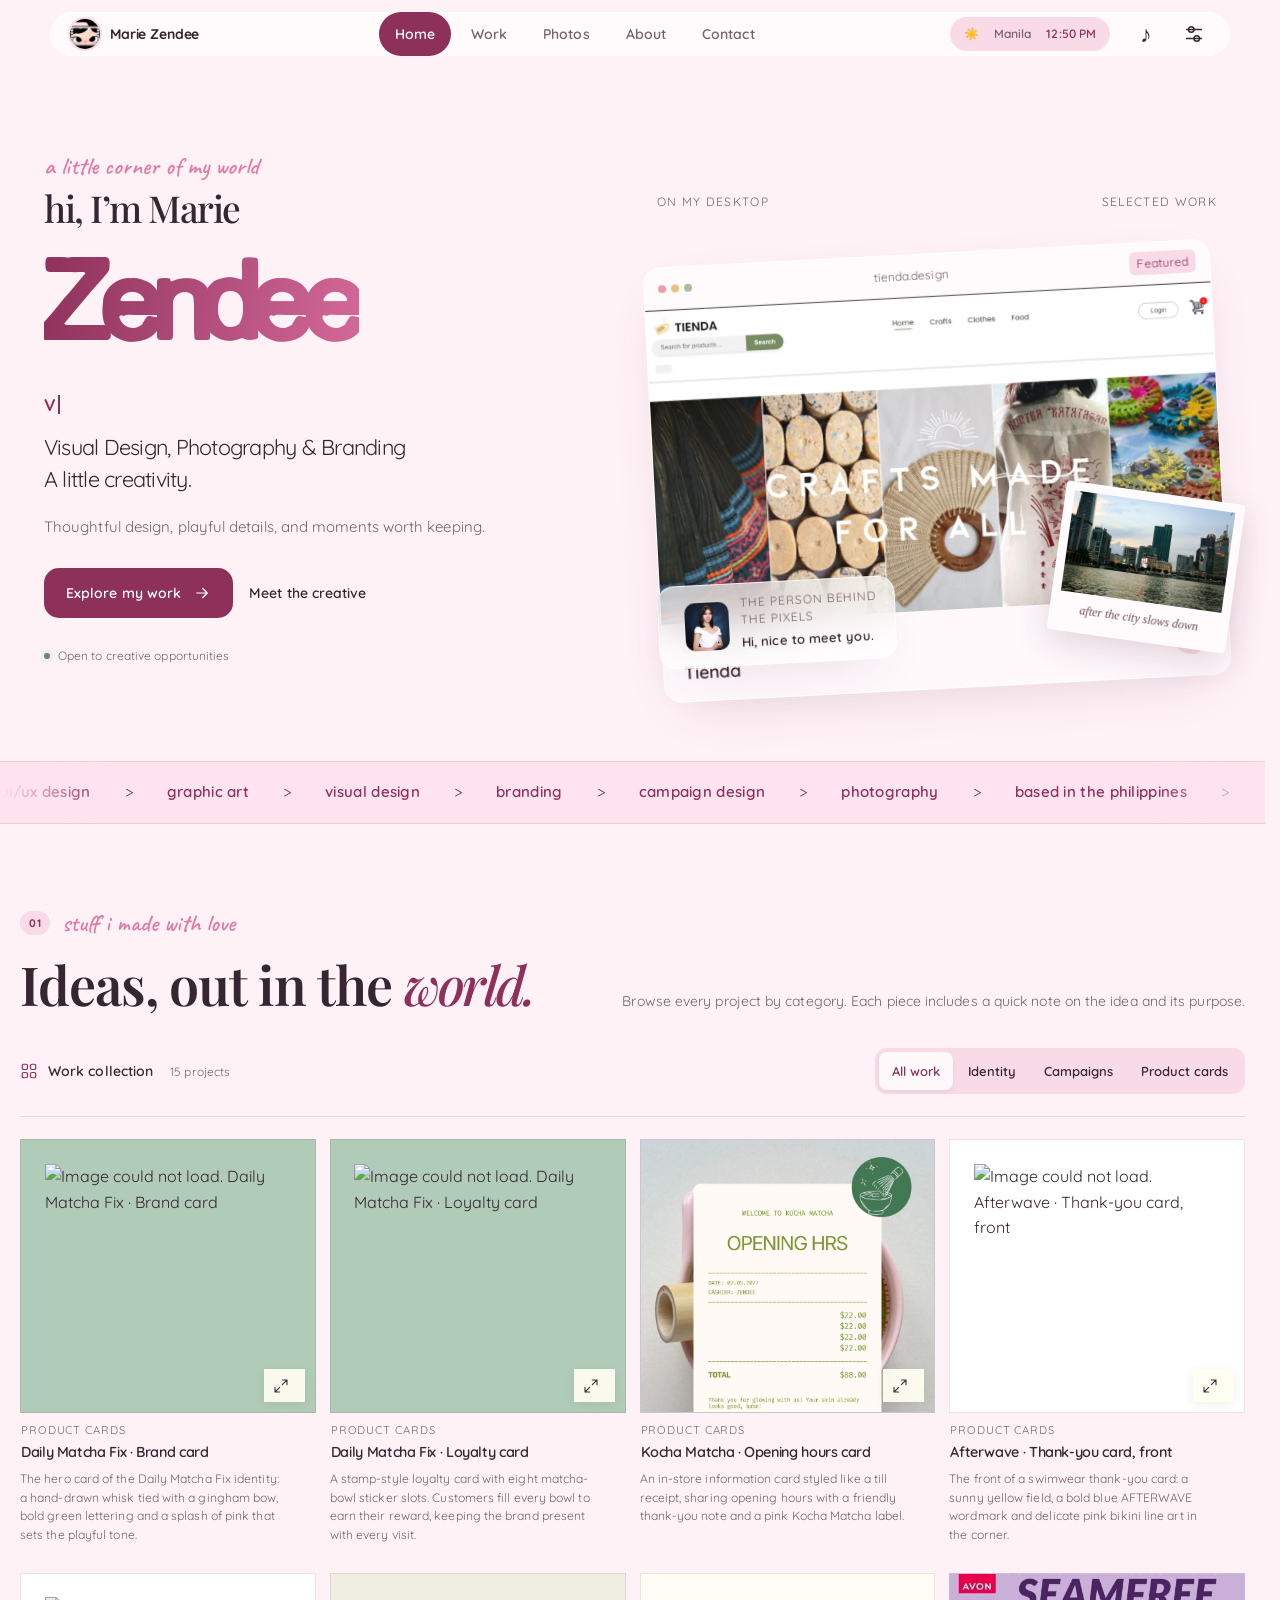
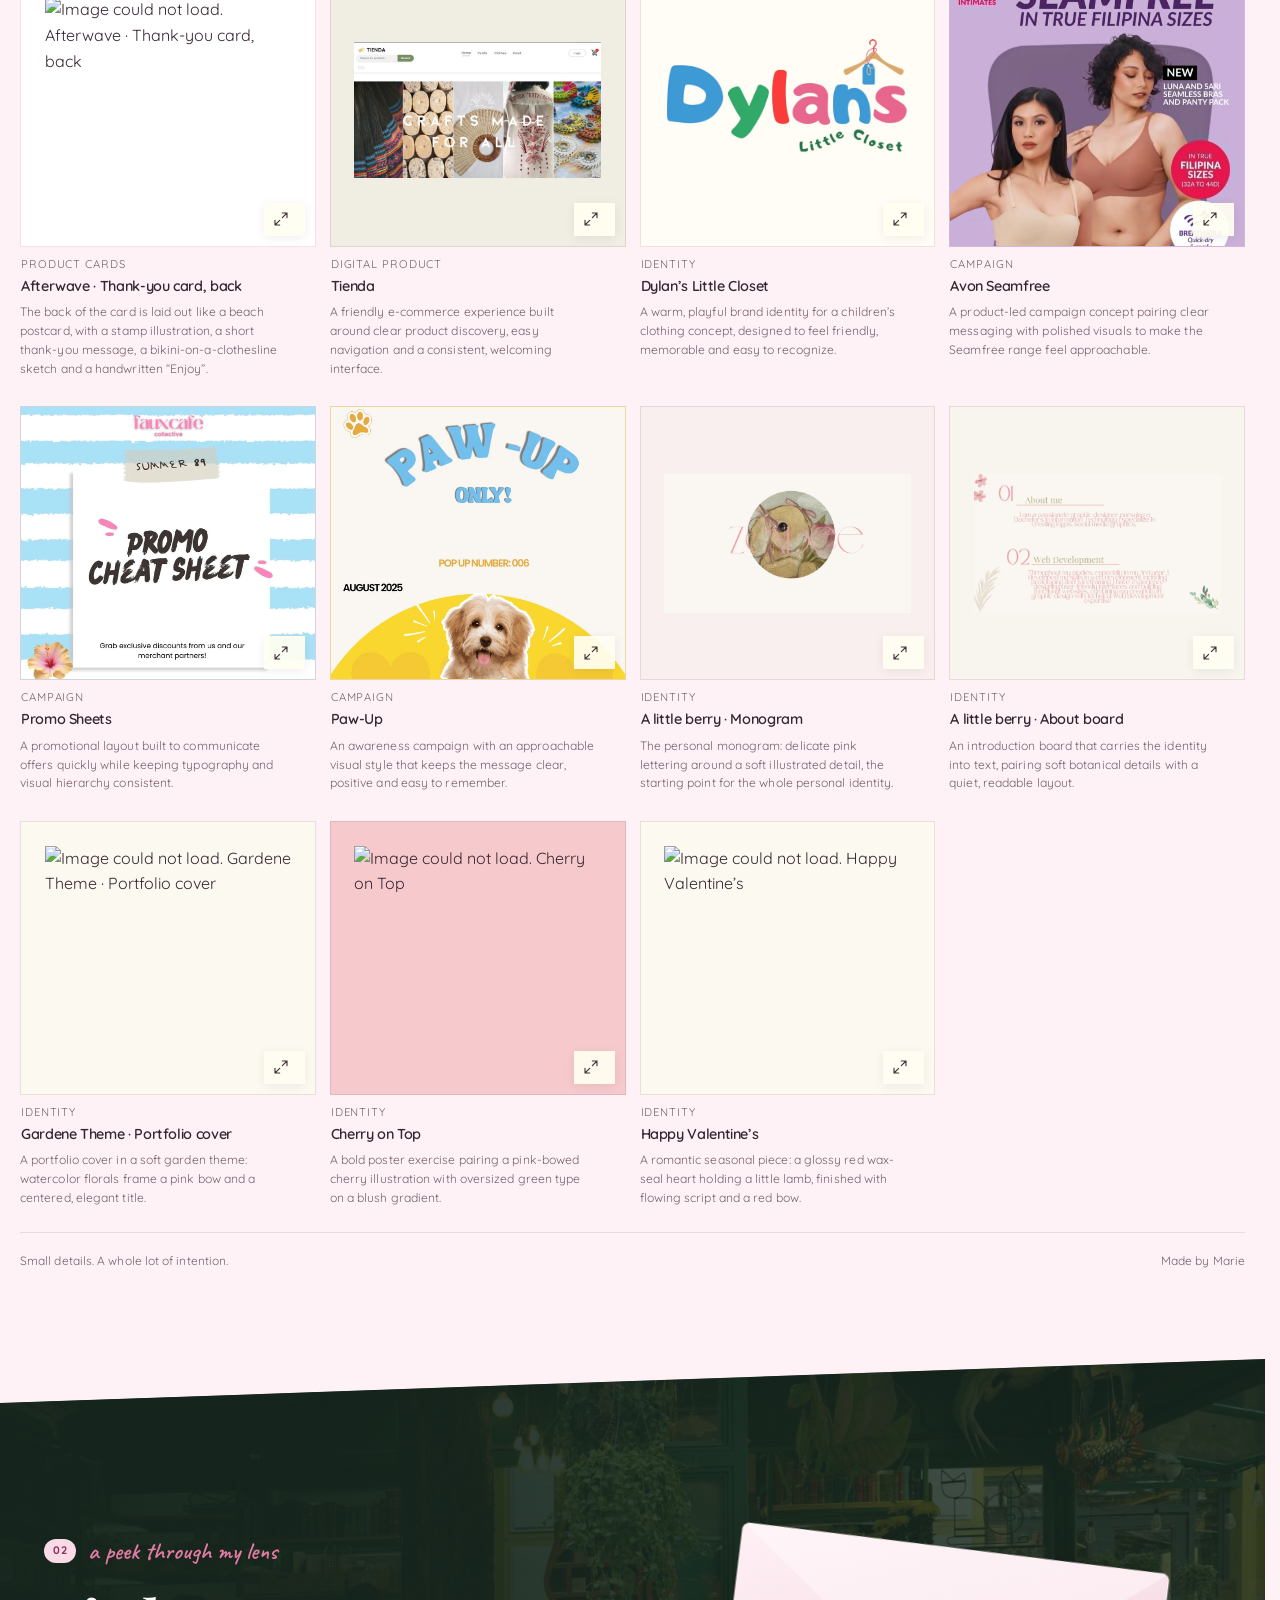
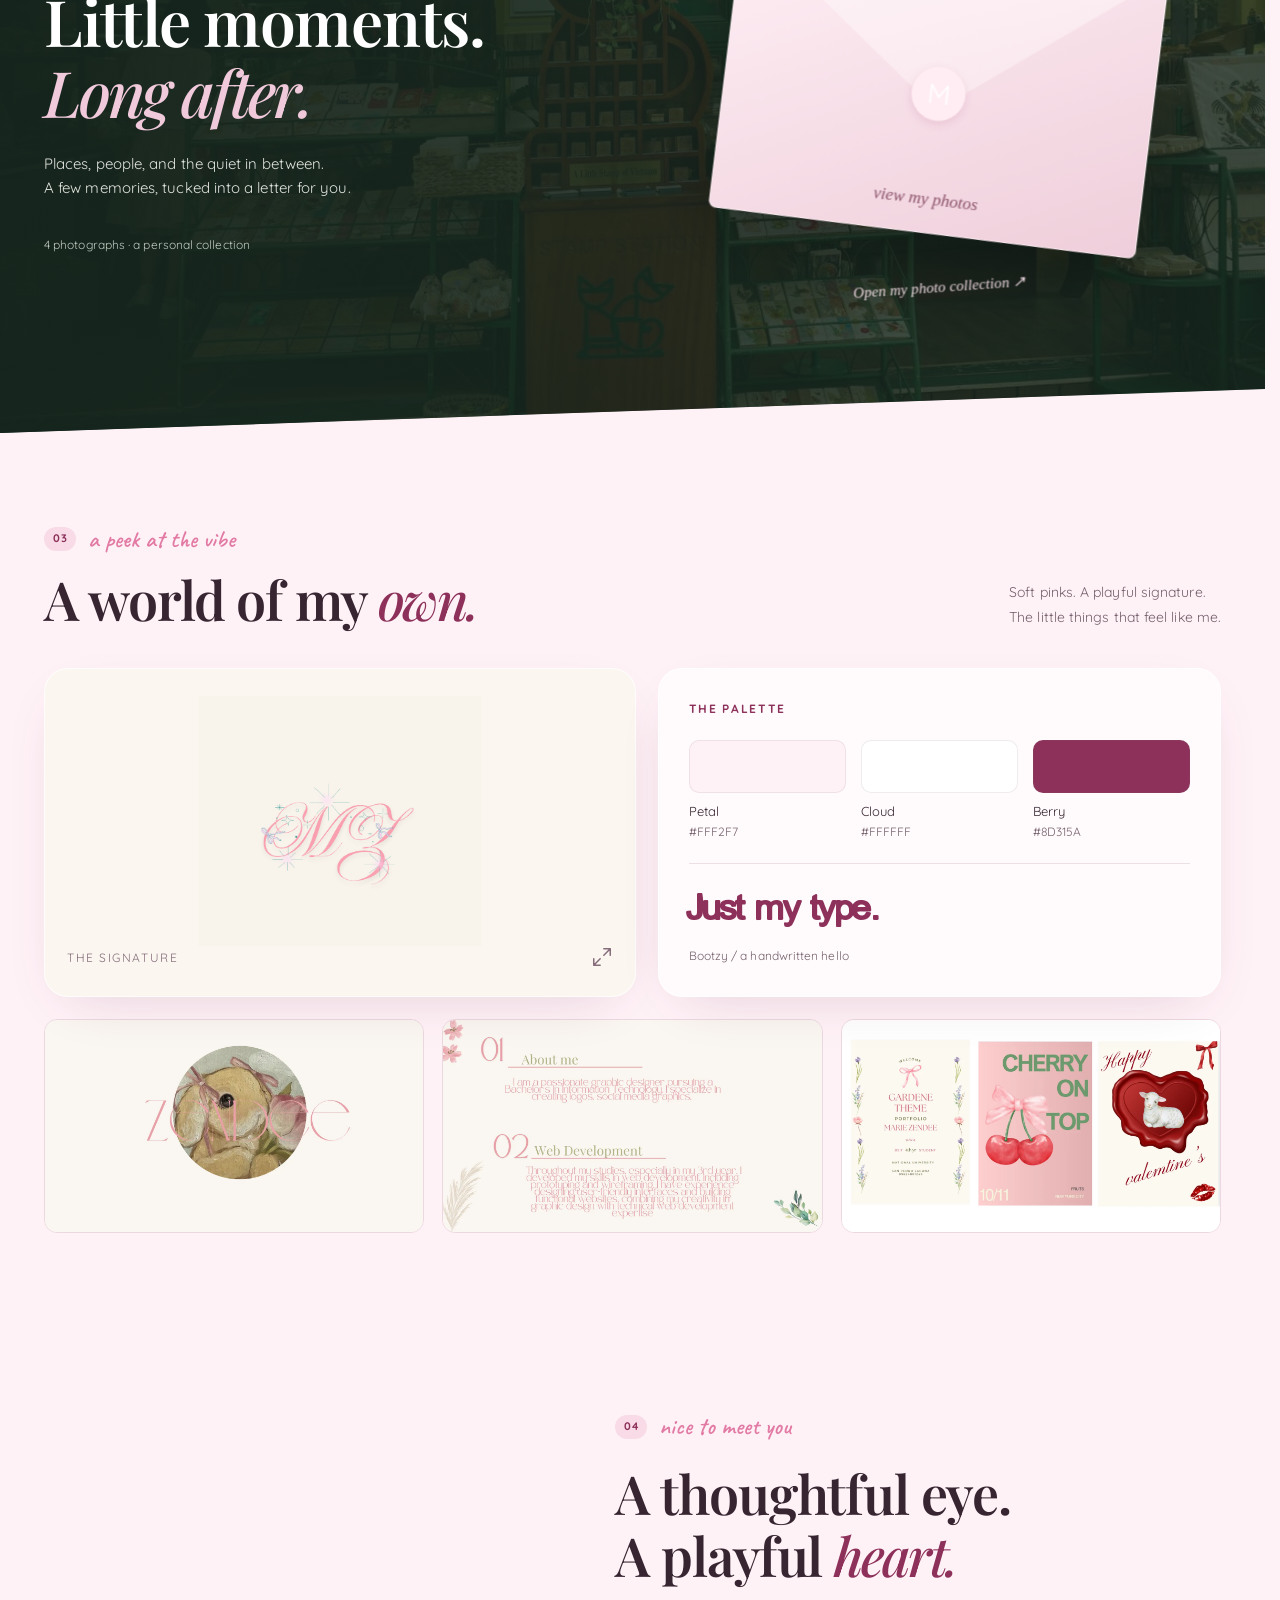
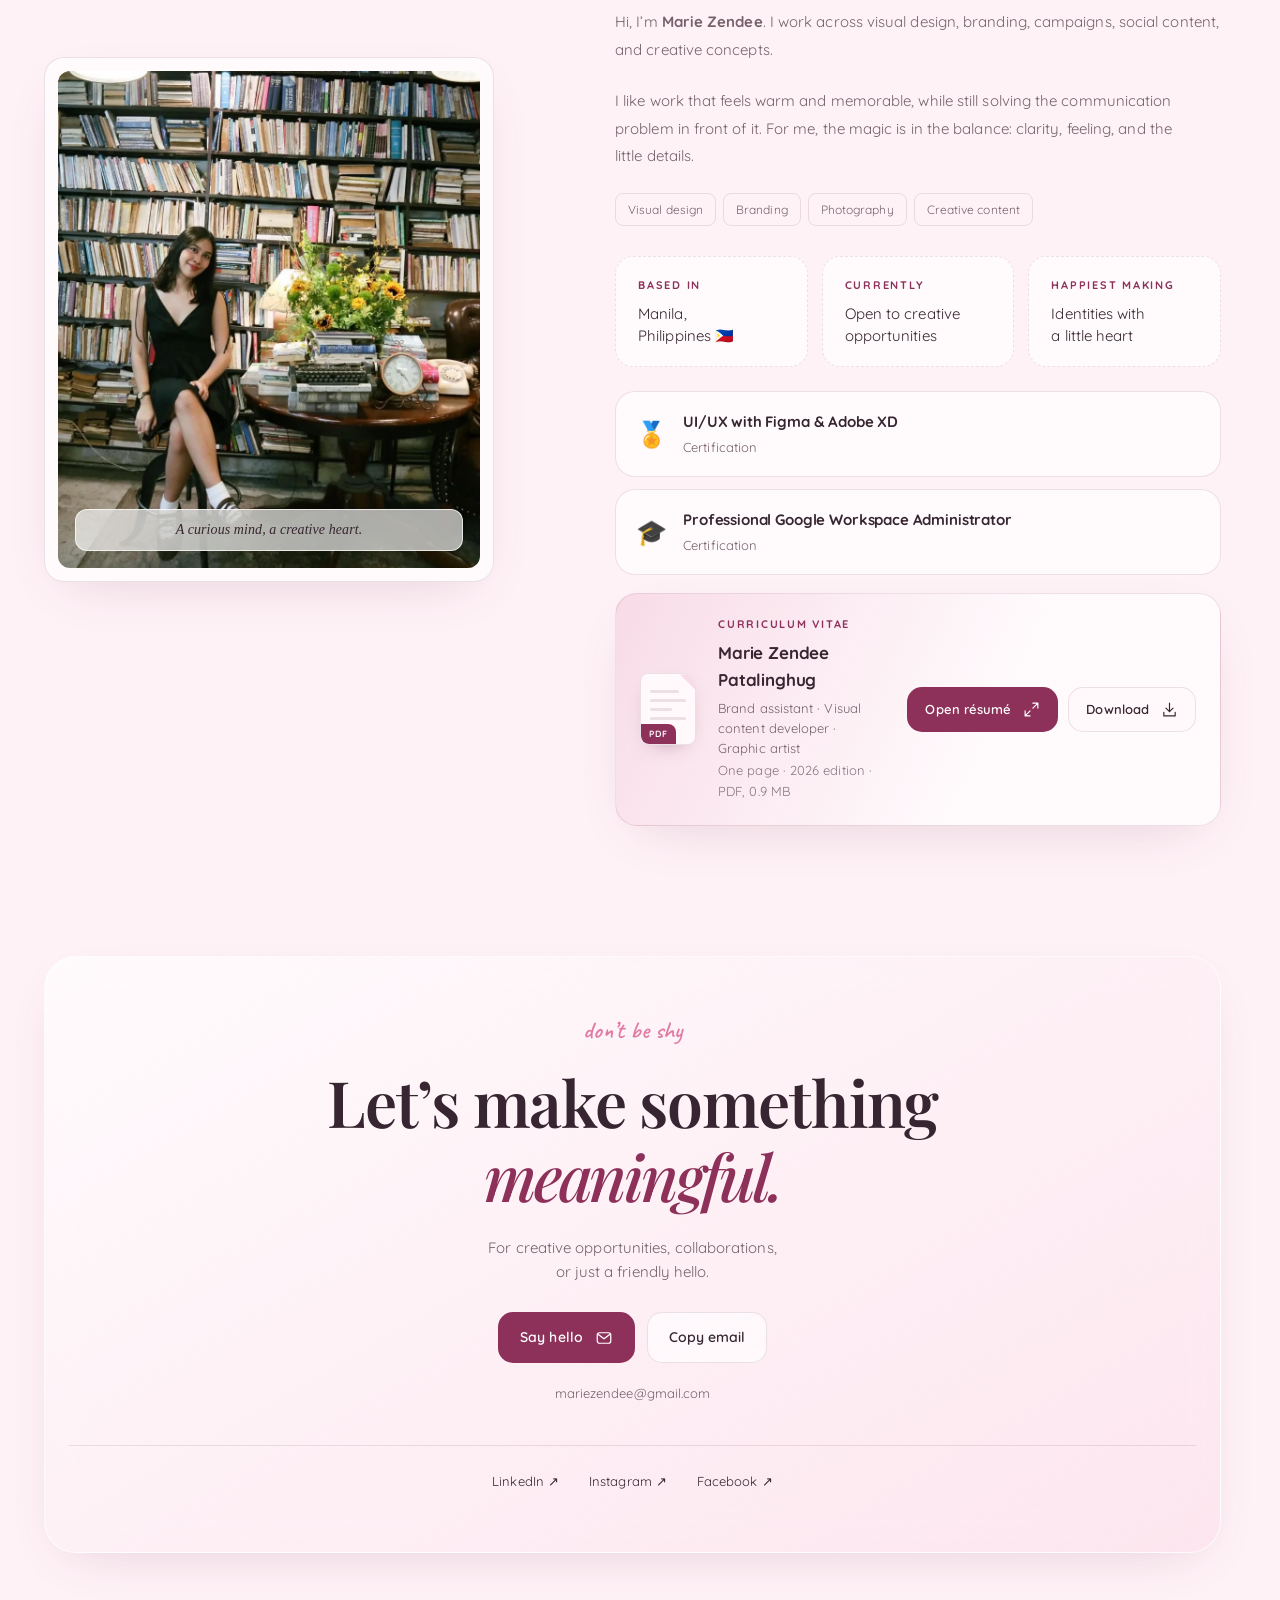
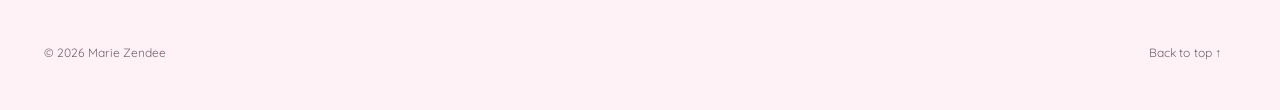
==== commit 79c165fb: "Add files via upload" ====
--- a/index.html
+++ b/index.html
@@ -165,7 +165,7 @@
             <span class="lead">a little corner of my world</span>
           </p>
           <h1 id="heroTitle">
-            <span>hihi, I’m Marie</span><b>Zendee</b
+            <span>hi, I’m Marie</span><b>Zendee</b
             >
           </h1>
           <p
@@ -326,78 +326,116 @@
 <rect height="7" rx="2" width="7" x="3" y="14"></rect>
 <rect height="7" rx="2" width="7" x="14" y="14"></rect>
 </svg>
-              Work collection <span id="workCount">7 projects</span></span>
+              Work collection <span id="workCount">15 projects</span></span>
 <div aria-label="Filter selected work" class="filters" role="group">
 <button aria-pressed="true" data-filter="all">All work</button><button aria-pressed="false" data-filter="brand">Identity</button><button aria-pressed="false" data-filter="campaign">Campaigns</button><button aria-pressed="false" data-filter="digital">Product cards</button>
 </div>
 </div>
 <div class="project-grid">
 <article class="project-card" data-category="digital">
-<button class="project-open" data-case="daily-matcha">
-<span class="project-image project-daily-matcha"><picture><source srcset="assets/previews/daily-matcha-fix.webp" type="image/webp"/>
-<img alt="Daily Matcha Fix loyalty card and matcha branding artwork" decoding="async" height="1600" loading="lazy" src="assets/daily-matcha-fix.jpg" width="1100"/></picture><span class="open-badge"><span>Explore project</span></span></span>
-<span class="project-caption"><span><small>Product cards</small><strong>Daily Matcha Fix</strong><span class="card-tag">product card</span></span><span class="project-index">01</span></span>
-
-</button><span class="project-description">A cheerful matcha identity expressed through a loyalty card,
-                  product promotion and in-store information cards. The
-                  green-and-pink palette keeps the set cohesive, while each
-                  layout gives the key message room to shine.</span>
+<button aria-label="Explore Daily Matcha Fix · Brand card" class="project-open" data-case="daily-matcha" type="button">
+<span class="project-image project-daily-matcha fit-contain" style="background:#b0cbb7"><picture><source srcset="assets/previews/daily-matcha-card.webp" type="image/webp"/>
+<img alt="Daily Matcha Fix · Brand card" decoding="async" height="800" loading="lazy" src="assets/daily-matcha-card.jpg" width="1300"/></picture><span class="open-badge"><svg aria-hidden="true" fill="none" stroke="currentColor" stroke-linecap="round" stroke-linejoin="round" stroke-width="1.65" viewbox="0 0 24 24"><path d="M14 3h7v7M3 14v7h7M21 3l-7 7M3 21l7-7"></path></svg><span>Explore project</span></span></span>
+<span class="project-caption"><span><small>Product cards</small><strong>Daily Matcha Fix · Brand card</strong></span><span class="project-index">01</span></span>
+</button><p class="project-description">The hero card of the Daily Matcha Fix identity: a hand-drawn whisk tied with a gingham bow, bold green lettering and a splash of pink that sets the playful tone.</p>
 </article>
 <article class="project-card" data-category="digital">
-<button aria-label="Explore Tienda digital experience project" class="project-open" data-case="tienda" type="button">
-<span class="project-image project-tienda">
-<picture><source srcset="assets/previews/tienda.webp" type="image/webp"/>
-<img alt="Tienda digital shopping experience preview" decoding="async" height="1200" loading="lazy" src="assets/tienda.png" width="1200"/>
-</picture>
-<span class="open-badge"><span>Explore project</span></span>
-</span>
-<span class="project-caption"><span><small>Digital product</small><strong>Tienda</strong><span class="card-tag">digital experience</span></span><span class="project-index">02</span></span>
-
-</button><p class="project-description">A digital shopping experience focused on clear product discovery, intuitive navigation, and a friendly, consistent interface.</p>
-</article><article class="project-card" data-category="brand">
-<button class="project-open" data-case="dylan">
-<span class="project-image project-dylan"><picture><source srcset="assets/previews/dylans-logo.webp" type="image/webp"/>
-<img alt="Dylan’s Little Closet" class="" decoding="async" height="2000" loading="lazy" src="assets/dylans-logo.jpg" width="2000"/></picture><span class="open-badge"><svg aria-hidden="true" fill="none" stroke="currentColor" stroke-linecap="round" stroke-linejoin="round" stroke-width="1.65" viewbox="0 0 24 24">
-<path d="M14 3h7v7M3 14v7h7M21 3l-7 7M3 21l7-7"></path></svg><span>Explore project</span></span></span><span class="project-caption"><span><small>Identity</small><strong>Dylan’s Little Closet</strong><span class="card-tag">identity</span></span><span class="project-index">02
-                    <svg aria-hidden="true" fill="none" stroke="currentColor" stroke-linecap="round" stroke-linejoin="round" stroke-width="1.65" viewbox="0 0 24 24">
-<path d="M5 12h14m-6-6 6 6-6 6"></path></svg></span></span>
-</button><p class="project-description">A warm, playful brand identity for a children’s clothing concept, designed to feel friendly, memorable, and easy to recognize.</p>
+<button aria-label="Explore Daily Matcha Fix · Loyalty card" class="project-open" data-case="daily-matcha-loyalty" type="button">
+<span class="project-image project-daily-matcha-loyalty fit-contain" style="background:#b0cbb7"><picture><source srcset="assets/previews/daily-matcha-loyalty.webp" type="image/webp"/>
+<img alt="Daily Matcha Fix · Loyalty card" decoding="async" height="800" loading="lazy" src="assets/daily-matcha-loyalty.jpg" width="1300"/></picture><span class="open-badge"><svg aria-hidden="true" fill="none" stroke="currentColor" stroke-linecap="round" stroke-linejoin="round" stroke-width="1.65" viewbox="0 0 24 24"><path d="M14 3h7v7M3 14v7h7M21 3l-7 7M3 21l7-7"></path></svg><span>Explore project</span></span></span>
+<span class="project-caption"><span><small>Product cards</small><strong>Daily Matcha Fix · Loyalty card</strong></span><span class="project-index">02</span></span>
+</button><p class="project-description">A stamp-style loyalty card with eight matcha-bowl sticker slots. Customers fill every bowl to earn their reward, keeping the brand present with every visit.</p>
+</article>
+<article class="project-card" data-category="digital">
+<button aria-label="Explore Kocha Matcha · Opening hours card" class="project-open" data-case="opening-hours" type="button">
+<span class="project-image project-opening-hours" style="background:#d9dcdf"><picture><source srcset="assets/previews/opening-hours-card.webp" type="image/webp"/>
+<img alt="Kocha Matcha · Opening hours card" decoding="async" height="2048" loading="lazy" src="assets/opening-hours-card.jpg" width="1639"/></picture><span class="open-badge"><svg aria-hidden="true" fill="none" stroke="currentColor" stroke-linecap="round" stroke-linejoin="round" stroke-width="1.65" viewbox="0 0 24 24"><path d="M14 3h7v7M3 14v7h7M21 3l-7 7M3 21l7-7"></path></svg><span>Explore project</span></span></span>
+<span class="project-caption"><span><small>Product cards</small><strong>Kocha Matcha · Opening hours card</strong></span><span class="project-index">03</span></span>
+</button><p class="project-description">An in-store information card styled like a till receipt, sharing opening hours with a friendly thank-you note and a pink Kocha Matcha label.</p>
+</article>
+<article class="project-card" data-category="digital">
+<button aria-label="Explore Afterwave · Thank-you card, front" class="project-open" data-case="afterwave-front" type="button">
+<span class="project-image project-afterwave-front fit-contain" style="background:#ffffff"><picture><source srcset="assets/previews/afterwave-front.webp" type="image/webp"/>
+<img alt="Afterwave · Thank-you card, front" decoding="async" height="855" loading="lazy" src="assets/afterwave-front.jpg" width="1327"/></picture><span class="open-badge"><svg aria-hidden="true" fill="none" stroke="currentColor" stroke-linecap="round" stroke-linejoin="round" stroke-width="1.65" viewbox="0 0 24 24"><path d="M14 3h7v7M3 14v7h7M21 3l-7 7M3 21l7-7"></path></svg><span>Explore project</span></span></span>
+<span class="project-caption"><span><small>Product cards</small><strong>Afterwave · Thank-you card, front</strong></span><span class="project-index">04</span></span>
+</button><p class="project-description">The front of a swimwear thank-you card: a sunny yellow field, a bold blue AFTERWAVE wordmark and delicate pink bikini line art in the corner.</p>
+</article>
+<article class="project-card" data-category="digital">
+<button aria-label="Explore Afterwave · Thank-you card, back" class="project-open" data-case="afterwave-back" type="button">
+<span class="project-image project-afterwave-back fit-contain" style="background:#ffffff"><picture><source srcset="assets/previews/afterwave-back.webp" type="image/webp"/>
+<img alt="Afterwave · Thank-you card, back" decoding="async" height="856" loading="lazy" src="assets/afterwave-back.jpg" width="1327"/></picture><span class="open-badge"><svg aria-hidden="true" fill="none" stroke="currentColor" stroke-linecap="round" stroke-linejoin="round" stroke-width="1.65" viewbox="0 0 24 24"><path d="M14 3h7v7M3 14v7h7M21 3l-7 7M3 21l7-7"></path></svg><span>Explore project</span></span></span>
+<span class="project-caption"><span><small>Product cards</small><strong>Afterwave · Thank-you card, back</strong></span><span class="project-index">05</span></span>
+</button><p class="project-description">The back of the card is laid out like a beach postcard, with a stamp illustration, a short thank-you message, a bikini-on-a-clothesline sketch and a handwritten “Enjoy”.</p>
+</article>
+<article class="project-card" data-category="digital">
+<button aria-label="Explore Tienda" class="project-open" data-case="tienda" type="button">
+<span class="project-image project-tienda fit-contain" style="background:#f0ede3"><picture><source srcset="assets/previews/tienda.webp" type="image/webp"/>
+<img alt="Tienda" decoding="async" height="1182" loading="lazy" src="assets/tienda.png" width="2133"/></picture><span class="open-badge"><svg aria-hidden="true" fill="none" stroke="currentColor" stroke-linecap="round" stroke-linejoin="round" stroke-width="1.65" viewbox="0 0 24 24"><path d="M14 3h7v7M3 14v7h7M21 3l-7 7M3 21l7-7"></path></svg><span>Explore project</span></span></span>
+<span class="project-caption"><span><small>Digital product</small><strong>Tienda</strong></span><span class="project-index">06</span></span>
+</button><p class="project-description">A friendly e-commerce experience built around clear product discovery, easy navigation and a consistent, welcoming interface.</p>
+</article>
+<article class="project-card" data-category="brand">
+<button aria-label="Explore Dylan’s Little Closet" class="project-open" data-case="dylan" type="button">
+<span class="project-image project-dylan" style="background:#fffcf4"><picture><source srcset="assets/previews/dylans-logo.webp" type="image/webp"/>
+<img alt="Dylan’s Little Closet" decoding="async" height="2000" loading="lazy" src="assets/dylans-logo.jpg" width="2000"/></picture><span class="open-badge"><svg aria-hidden="true" fill="none" stroke="currentColor" stroke-linecap="round" stroke-linejoin="round" stroke-width="1.65" viewbox="0 0 24 24"><path d="M14 3h7v7M3 14v7h7M21 3l-7 7M3 21l7-7"></path></svg><span>Explore project</span></span></span>
+<span class="project-caption"><span><small>Identity</small><strong>Dylan’s Little Closet</strong></span><span class="project-index">07</span></span>
+</button><p class="project-description">A warm, playful brand identity for a children’s clothing concept, designed to feel friendly, memorable and easy to recognize.</p>
 </article>
 <article class="project-card" data-category="campaign">
-<button class="project-open" data-case="avon">
-<span class="project-image project-avon"><picture><source srcset="assets/previews/avon-seamfree.webp" type="image/webp"/>
-<img alt="Avon Seamfree" class="" decoding="async" height="2048" loading="lazy" src="assets/avon-seamfree.jpg" width="1446"/></picture><span class="open-badge"><svg aria-hidden="true" fill="none" stroke="currentColor" stroke-linecap="round" stroke-linejoin="round" stroke-width="1.65" viewbox="0 0 24 24">
-<path d="M14 3h7v7M3 14v7h7M21 3l-7 7M3 21l7-7"></path></svg><span>Explore project</span></span></span><span class="project-caption"><span><small>Campaign</small><strong>Avon Seamfree</strong><span class="card-tag">campaign</span></span><span class="project-index">03
-                    <svg aria-hidden="true" fill="none" stroke="currentColor" stroke-linecap="round" stroke-linejoin="round" stroke-width="1.65" viewbox="0 0 24 24">
-<path d="M5 12h14m-6-6 6 6-6 6"></path></svg></span></span>
-</button><p class="project-description">A product-led campaign concept that pairs clear messaging with polished visuals to make the Seamfree range feel approachable.</p>
+<button aria-label="Explore Avon Seamfree" class="project-open" data-case="avon" type="button">
+<span class="project-image project-avon" style="background:#e2cce9"><picture><source srcset="assets/previews/avon-seamfree.webp" type="image/webp"/>
+<img alt="Avon Seamfree" decoding="async" height="2048" loading="lazy" src="assets/avon-seamfree.jpg" width="1446"/></picture><span class="open-badge"><svg aria-hidden="true" fill="none" stroke="currentColor" stroke-linecap="round" stroke-linejoin="round" stroke-width="1.65" viewbox="0 0 24 24"><path d="M14 3h7v7M3 14v7h7M21 3l-7 7M3 21l7-7"></path></svg><span>Explore project</span></span></span>
+<span class="project-caption"><span><small>Campaign</small><strong>Avon Seamfree</strong></span><span class="project-index">08</span></span>
+</button><p class="project-description">A product-led campaign concept pairing clear messaging with polished visuals to make the Seamfree range feel approachable.</p>
 </article>
 <article class="project-card" data-category="campaign">
-<button class="project-open" data-case="promo">
-<span class="project-image project-promo"><picture><source srcset="assets/previews/promo-sheet.webp" type="image/webp"/>
-<img alt="Promo Sheets" class="" decoding="async" height="1350" loading="lazy" src="assets/promo-sheet.jpg" width="1080"/></picture><span class="open-badge"><svg aria-hidden="true" fill="none" stroke="currentColor" stroke-linecap="round" stroke-linejoin="round" stroke-width="1.65" viewbox="0 0 24 24">
-<path d="M14 3h7v7M3 14v7h7M21 3l-7 7M3 21l7-7"></path></svg><span>Explore project</span></span></span><span class="project-caption"><span><small>Campaign</small><strong>Promo Sheets</strong><span class="card-tag">campaign</span></span><span class="project-index">04
-                    <svg aria-hidden="true" fill="none" stroke="currentColor" stroke-linecap="round" stroke-linejoin="round" stroke-width="1.65" viewbox="0 0 24 24">
-<path d="M5 12h14m-6-6 6 6-6 6"></path></svg></span></span>
-</button><p class="project-description">A collection of promotional layouts designed to communicate offers quickly while keeping the typography and visual hierarchy consistent.</p>
+<button aria-label="Explore Promo Sheets" class="project-open" data-case="promo" type="button">
+<span class="project-image project-promo" style="background:#d8eef5"><picture><source srcset="assets/previews/promo-sheet.webp" type="image/webp"/>
+<img alt="Promo Sheets" decoding="async" height="1350" loading="lazy" src="assets/promo-sheet.jpg" width="1080"/></picture><span class="open-badge"><svg aria-hidden="true" fill="none" stroke="currentColor" stroke-linecap="round" stroke-linejoin="round" stroke-width="1.65" viewbox="0 0 24 24"><path d="M14 3h7v7M3 14v7h7M21 3l-7 7M3 21l7-7"></path></svg><span>Explore project</span></span></span>
+<span class="project-caption"><span><small>Campaign</small><strong>Promo Sheets</strong></span><span class="project-index">09</span></span>
+</button><p class="project-description">A promotional layout built to communicate offers quickly while keeping typography and visual hierarchy consistent.</p>
 </article>
 <article class="project-card" data-category="campaign">
-<button class="project-open" data-case="paw">
-<span class="project-image project-paw"><picture><source srcset="assets/previews/Paw-up.webp" type="image/webp"/>
-<img alt="Paw-Up" class="" decoding="async" height="1350" loading="lazy" src="assets/Paw-up.jpg" width="1080"/></picture><span class="open-badge"><svg aria-hidden="true" fill="none" stroke="currentColor" stroke-linecap="round" stroke-linejoin="round" stroke-width="1.65" viewbox="0 0 24 24">
-<path d="M14 3h7v7M3 14v7h7M21 3l-7 7M3 21l7-7"></path></svg><span>Explore project</span></span></span><span class="project-caption"><span><small>Campaign</small><strong>Paw-Up</strong><span class="card-tag">campaign</span></span><span class="project-index">05
-                    <svg aria-hidden="true" fill="none" stroke="currentColor" stroke-linecap="round" stroke-linejoin="round" stroke-width="1.65" viewbox="0 0 24 24">
-<path d="M5 12h14m-6-6 6 6-6 6"></path></svg></span></span>
-</button><p class="project-description">An awareness campaign with an approachable visual style that helps the message feel clear, positive, and easy to remember.</p>
+<button aria-label="Explore Paw-Up" class="project-open" data-case="paw" type="button">
+<span class="project-image project-paw" style="background:#fff0ac"><picture><source srcset="assets/previews/Paw-up.webp" type="image/webp"/>
+<img alt="Paw-Up" decoding="async" height="1350" loading="lazy" src="assets/Paw-up.jpg" width="1080"/></picture><span class="open-badge"><svg aria-hidden="true" fill="none" stroke="currentColor" stroke-linecap="round" stroke-linejoin="round" stroke-width="1.65" viewbox="0 0 24 24"><path d="M14 3h7v7M3 14v7h7M21 3l-7 7M3 21l7-7"></path></svg><span>Explore project</span></span></span>
+<span class="project-caption"><span><small>Campaign</small><strong>Paw-Up</strong></span><span class="project-index">10</span></span>
+</button><p class="project-description">An awareness campaign with an approachable visual style that keeps the message clear, positive and easy to remember.</p>
 </article>
 <article class="project-card" data-category="brand">
-<button class="project-open" data-case="berry">
-<span class="project-image project-berry"><picture><source srcset="assets/previews/3.webp" type="image/webp"/>
-<img alt="A little berry personal" class="" decoding="async" height="1080" loading="lazy" src="assets/3.png" width="1920"/></picture><span class="open-badge"><svg aria-hidden="true" fill="none" stroke="currentColor" stroke-linecap="round" stroke-linejoin="round" stroke-width="1.65" viewbox="0 0 24 24">
-<path d="M14 3h7v7M3 14v7h7M21 3l-7 7M3 21l7-7"></path></svg><span>Explore project</span></span></span><span class="project-caption"><span><small>Identity</small><strong>A little berry personal</strong><span class="card-tag">identity</span></span><span class="project-index">06
-                    <svg aria-hidden="true" fill="none" stroke="currentColor" stroke-linecap="round" stroke-linejoin="round" stroke-width="1.65" viewbox="0 0 24 24">
-<path d="M5 12h14m-6-6 6 6-6 6"></path></svg></span></span>
-</button><p class="project-description">A personal identity exploration using a soft palette, expressive lettering, and playful details to create a distinctive visual signature.</p>
+<button aria-label="Explore A little berry · Monogram" class="project-open" data-case="berry" type="button">
+<span class="project-image project-berry fit-contain" style="background:#faefef"><picture><source srcset="assets/previews/1.webp" type="image/webp"/>
+<img alt="A little berry · Monogram" decoding="async" height="1080" loading="lazy" src="assets/1.png" width="1920"/></picture><span class="open-badge"><svg aria-hidden="true" fill="none" stroke="currentColor" stroke-linecap="round" stroke-linejoin="round" stroke-width="1.65" viewbox="0 0 24 24"><path d="M14 3h7v7M3 14v7h7M21 3l-7 7M3 21l7-7"></path></svg><span>Explore project</span></span></span>
+<span class="project-caption"><span><small>Identity</small><strong>A little berry · Monogram</strong></span><span class="project-index">11</span></span>
+</button><p class="project-description">The personal monogram: delicate pink lettering around a soft illustrated detail, the starting point for the whole personal identity.</p>
+</article>
+<article class="project-card" data-category="brand">
+<button aria-label="Explore A little berry · About board" class="project-open" data-case="berry-about" type="button">
+<span class="project-image project-berry-about fit-contain" style="background:#f8f4ee"><picture><source srcset="assets/previews/2.webp" type="image/webp"/>
+<img alt="A little berry · About board" decoding="async" height="1080" loading="lazy" src="assets/2.png" width="1920"/></picture><span class="open-badge"><svg aria-hidden="true" fill="none" stroke="currentColor" stroke-linecap="round" stroke-linejoin="round" stroke-width="1.65" viewbox="0 0 24 24"><path d="M14 3h7v7M3 14v7h7M21 3l-7 7M3 21l7-7"></path></svg><span>Explore project</span></span></span>
+<span class="project-caption"><span><small>Identity</small><strong>A little berry · About board</strong></span><span class="project-index">12</span></span>
+</button><p class="project-description">An introduction board that carries the identity into text, pairing soft botanical details with a quiet, readable layout.</p>
+</article>
+<article class="project-card" data-category="brand">
+<button aria-label="Explore Gardene Theme · Portfolio cover" class="project-open" data-case="berry-gardene" type="button">
+<span class="project-image project-berry-gardene fit-contain" style="background:#fcf9f1"><picture><source srcset="assets/previews/berry-gardene.webp" type="image/webp"/>
+<img alt="Gardene Theme · Portfolio cover" decoding="async" height="837" loading="lazy" src="assets/berry-gardene.jpg" width="603"/></picture><span class="open-badge"><svg aria-hidden="true" fill="none" stroke="currentColor" stroke-linecap="round" stroke-linejoin="round" stroke-width="1.65" viewbox="0 0 24 24"><path d="M14 3h7v7M3 14v7h7M21 3l-7 7M3 21l7-7"></path></svg><span>Explore project</span></span></span>
+<span class="project-caption"><span><small>Identity</small><strong>Gardene Theme · Portfolio cover</strong></span><span class="project-index">13</span></span>
+</button><p class="project-description">A portfolio cover in a soft garden theme: watercolor florals frame a pink bow and a centered, elegant title.</p>
+</article>
+<article class="project-card" data-category="brand">
+<button aria-label="Explore Cherry on Top" class="project-open" data-case="berry-cherry" type="button">
+<span class="project-image project-berry-cherry fit-contain" style="background:#f6c9cc"><picture><source srcset="assets/previews/berry-cherry.webp" type="image/webp"/>
+<img alt="Cherry on Top" decoding="async" height="837" loading="lazy" src="assets/berry-cherry.jpg" width="577"/></picture><span class="open-badge"><svg aria-hidden="true" fill="none" stroke="currentColor" stroke-linecap="round" stroke-linejoin="round" stroke-width="1.65" viewbox="0 0 24 24"><path d="M14 3h7v7M3 14v7h7M21 3l-7 7M3 21l7-7"></path></svg><span>Explore project</span></span></span>
+<span class="project-caption"><span><small>Identity</small><strong>Cherry on Top</strong></span><span class="project-index">14</span></span>
+</button><p class="project-description">A bold poster exercise pairing a pink-bowed cherry illustration with oversized green type on a blush gradient.</p>
+</article>
+<article class="project-card" data-category="brand">
+<button aria-label="Explore Happy Valentine’s" class="project-open" data-case="berry-valentine" type="button">
+<span class="project-image project-berry-valentine fit-contain" style="background:#fcf9f1"><picture><source srcset="assets/previews/berry-valentine.webp" type="image/webp"/>
+<img alt="Happy Valentine’s" decoding="async" height="842" loading="lazy" src="assets/berry-valentine.jpg" width="618"/></picture><span class="open-badge"><svg aria-hidden="true" fill="none" stroke="currentColor" stroke-linecap="round" stroke-linejoin="round" stroke-width="1.65" viewbox="0 0 24 24"><path d="M14 3h7v7M3 14v7h7M21 3l-7 7M3 21l7-7"></path></svg><span>Explore project</span></span></span>
+<span class="project-caption"><span><small>Identity</small><strong>Happy Valentine’s</strong></span><span class="project-index">15</span></span>
+</button><p class="project-description">A romantic seasonal piece: a glossy red wax-seal heart holding a little lamb, finished with flowing script and a red bow.</p>
 </article>
 </div>
 <div class="collection-footer">
--- a/style.css
+++ b/style.css
@@ -419,3 +419,9 @@
 @media(max-width:1050px){.work-open .project-grid{grid-template-columns:repeat(3,minmax(0,1fr));gap:26px 14px}}
 @media(max-width:700px){.work-open{width:calc(100% - 28px);padding-block:58px}.work-open .collection-toolbar{align-items:flex-start;flex-direction:column}.work-open .collection-name{width:100%}.work-open .filters{width:100%;justify-content:space-between}.work-open .filters button{flex:1;padding-inline:7px}.work-open .project-grid{grid-template-columns:repeat(2,minmax(0,1fr));gap:24px 12px}.work-open .project-image{aspect-ratio:.88}.work-open .project-caption strong{font-size:.85rem}.work-open .project-description{font-size:.75rem}}
 @media(max-width:380px){.work-open{width:calc(100% - 22px)}.work-open .project-grid{gap:22px 10px}.work-open .filters button{font-size:.7rem;padding-inline:4px}}
+
+/* One image per project card */
+.work-open .project-image.fit-contain img{object-fit:contain;padding:8%}
+.work-open .project-image.fit-cover-left img{object-fit:cover;object-position:25% 50%}
+.work-open .project-image img{object-position:50% 18%}
+.work-open .project-image.fit-contain img{object-position:50% 50%}
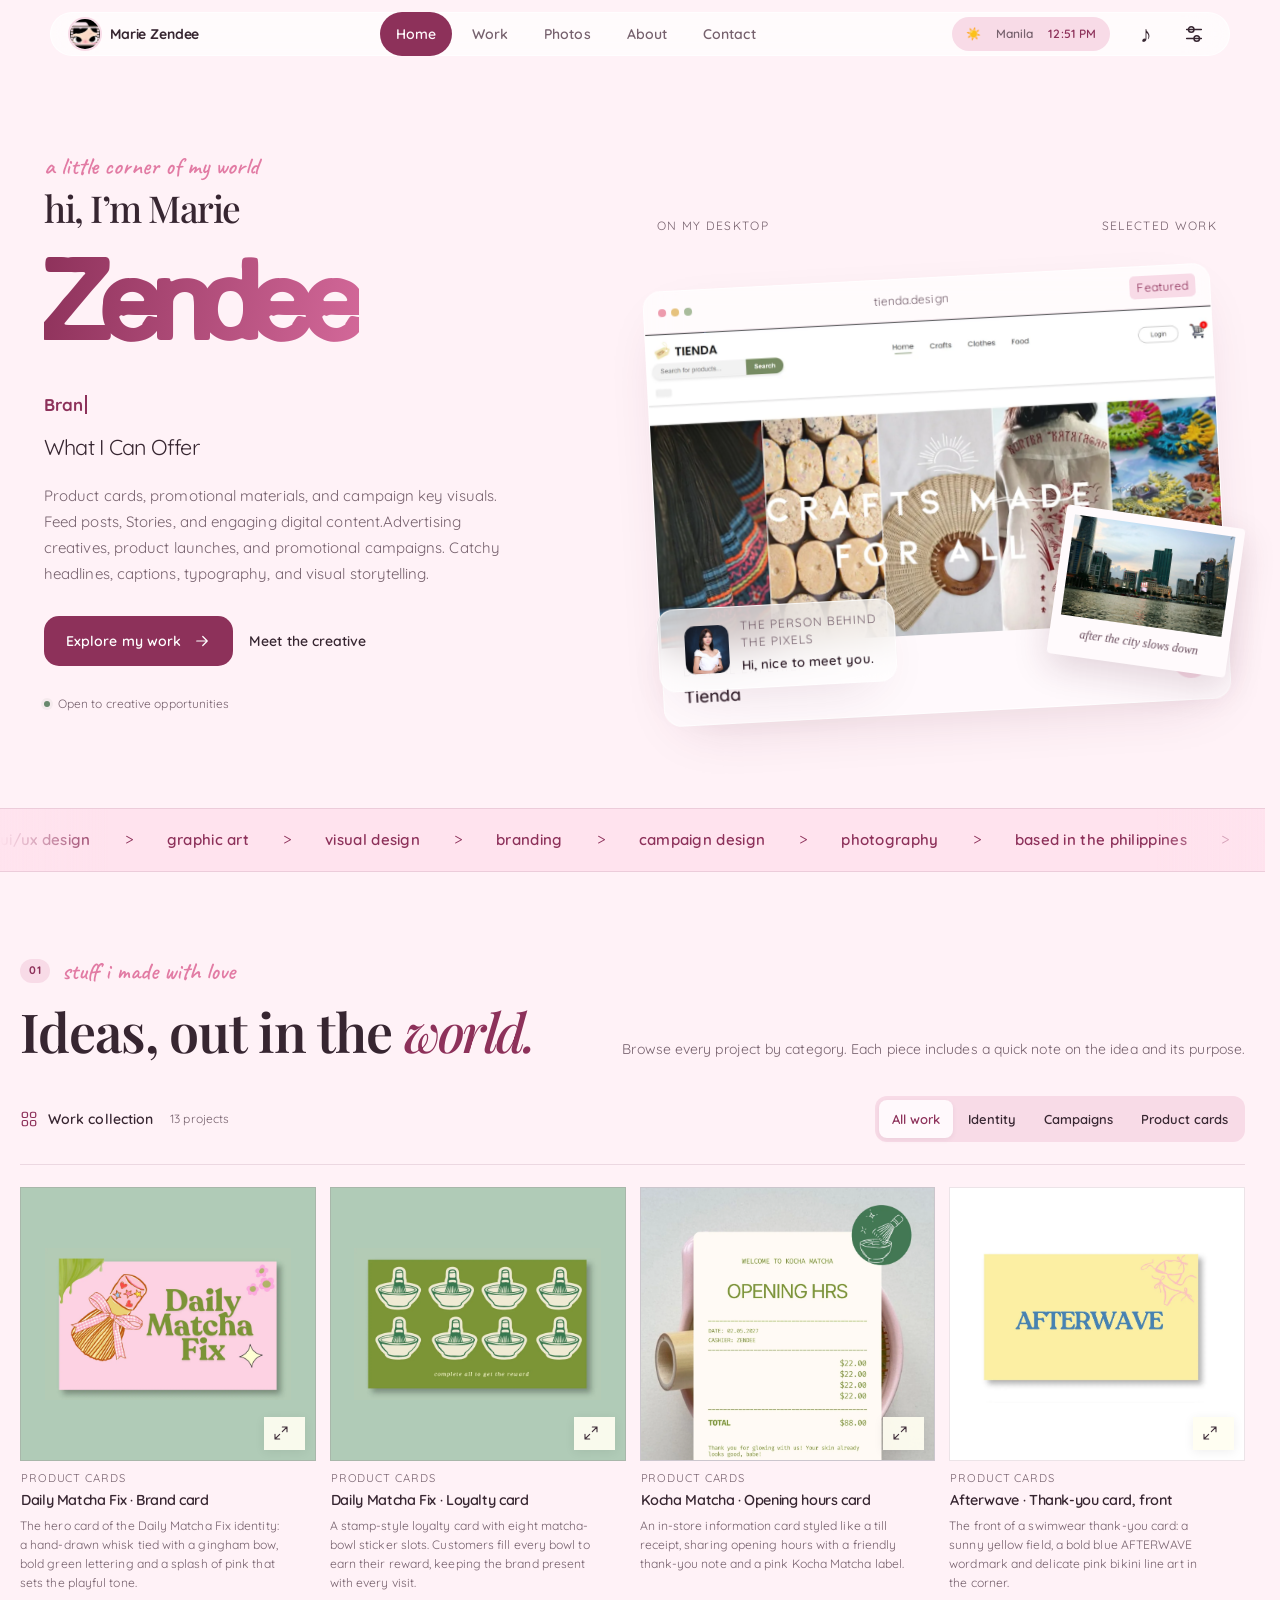
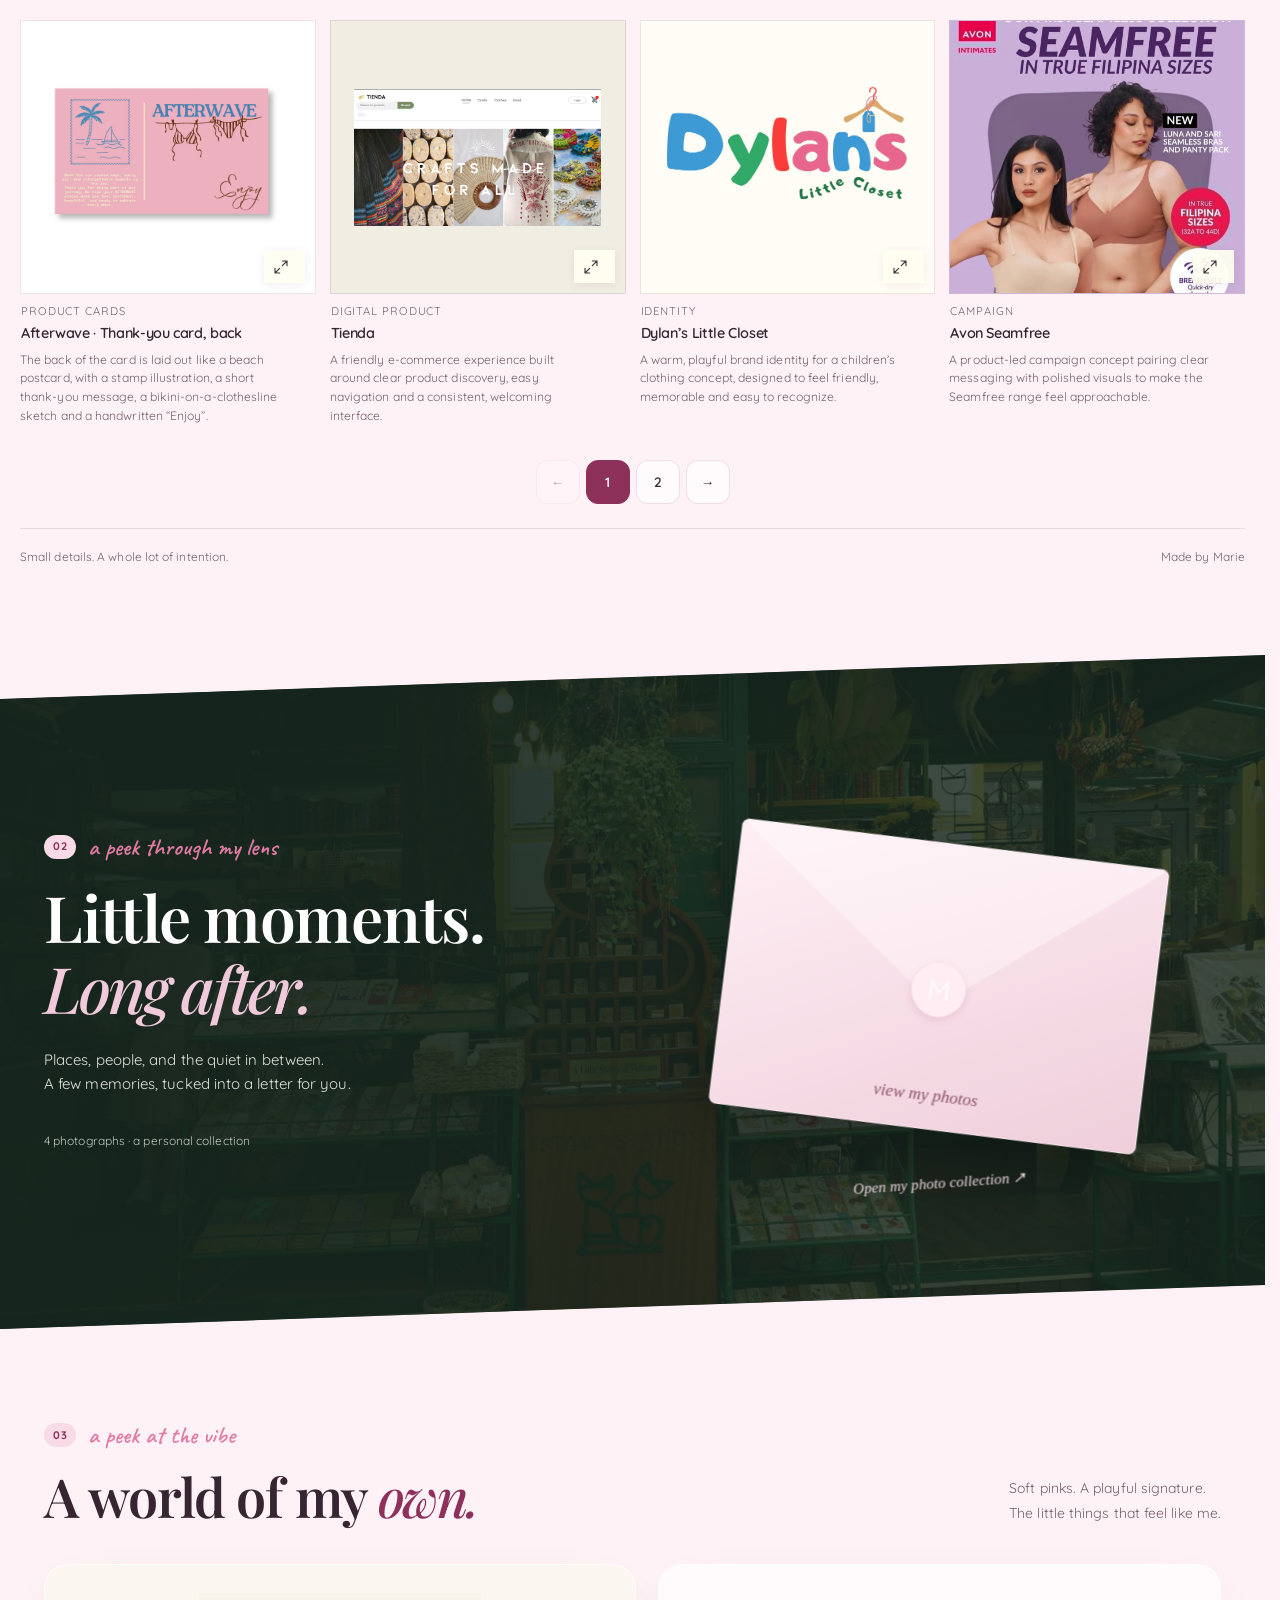
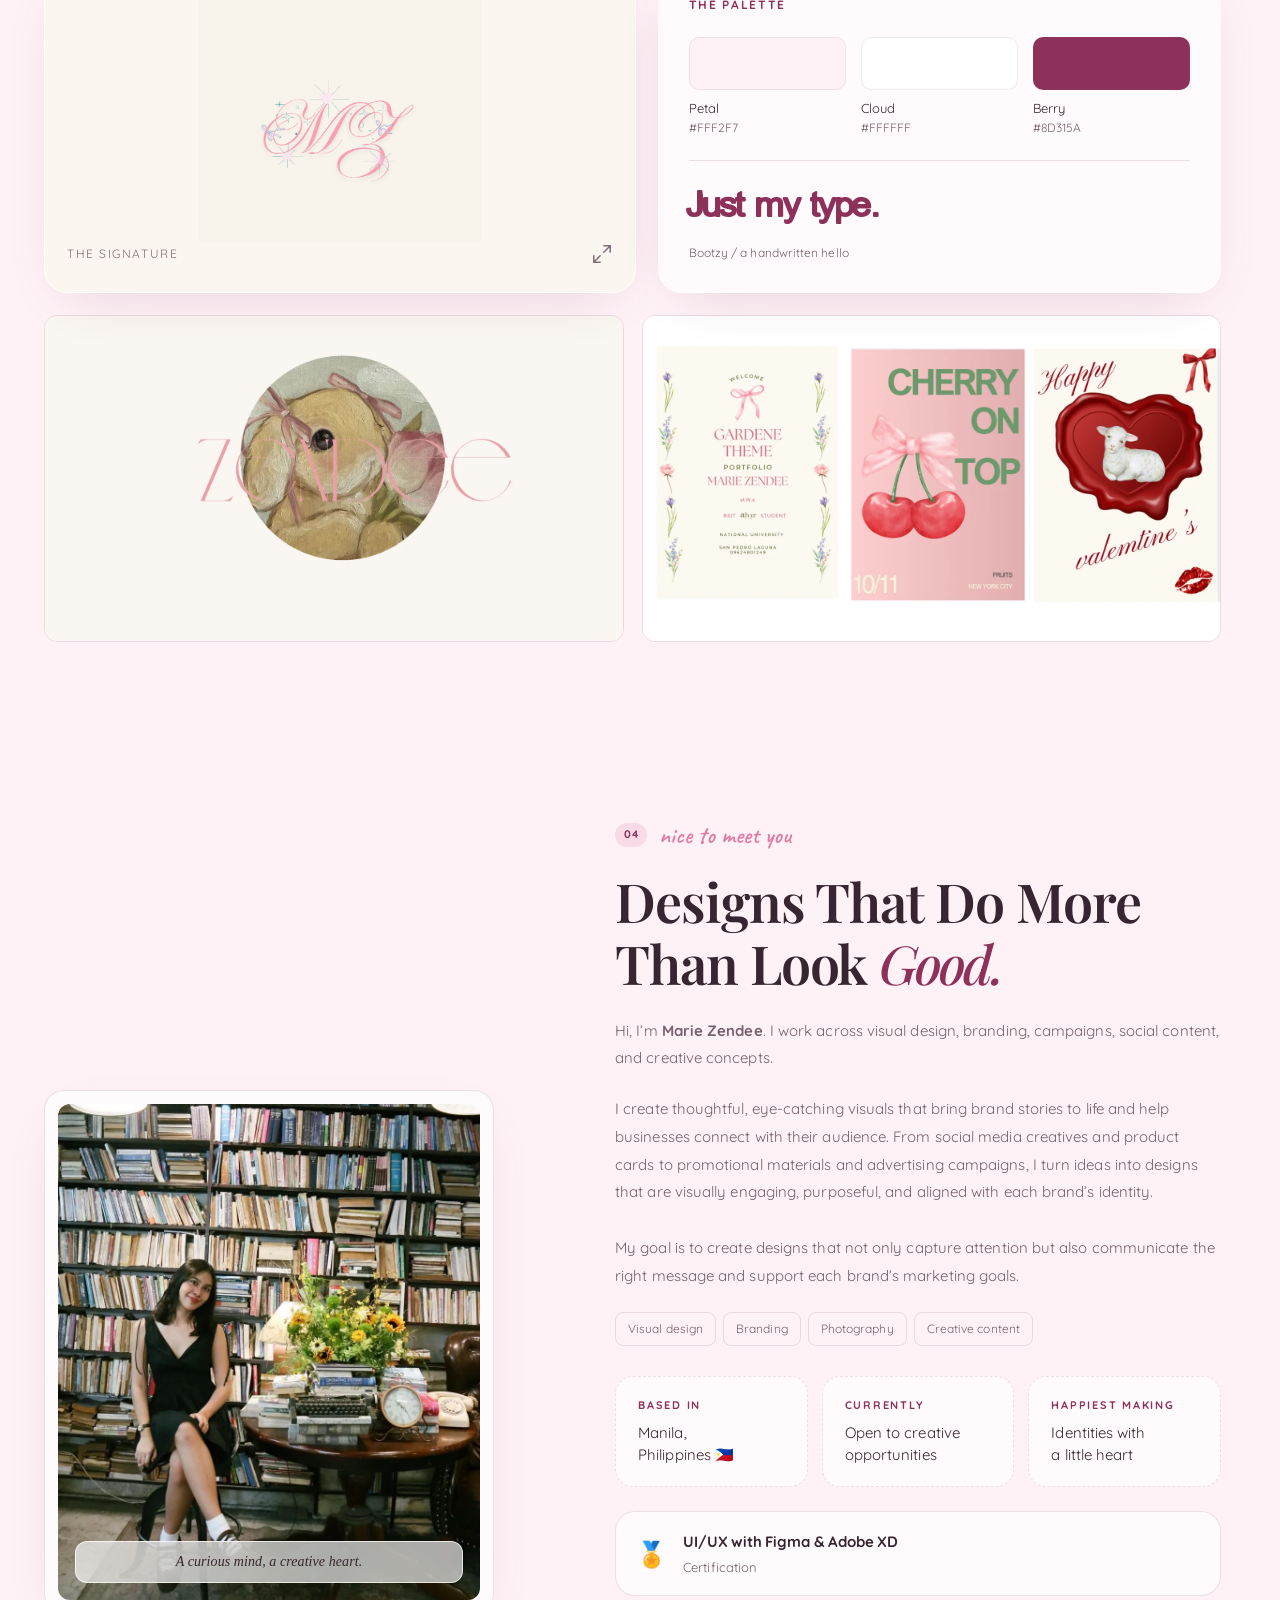
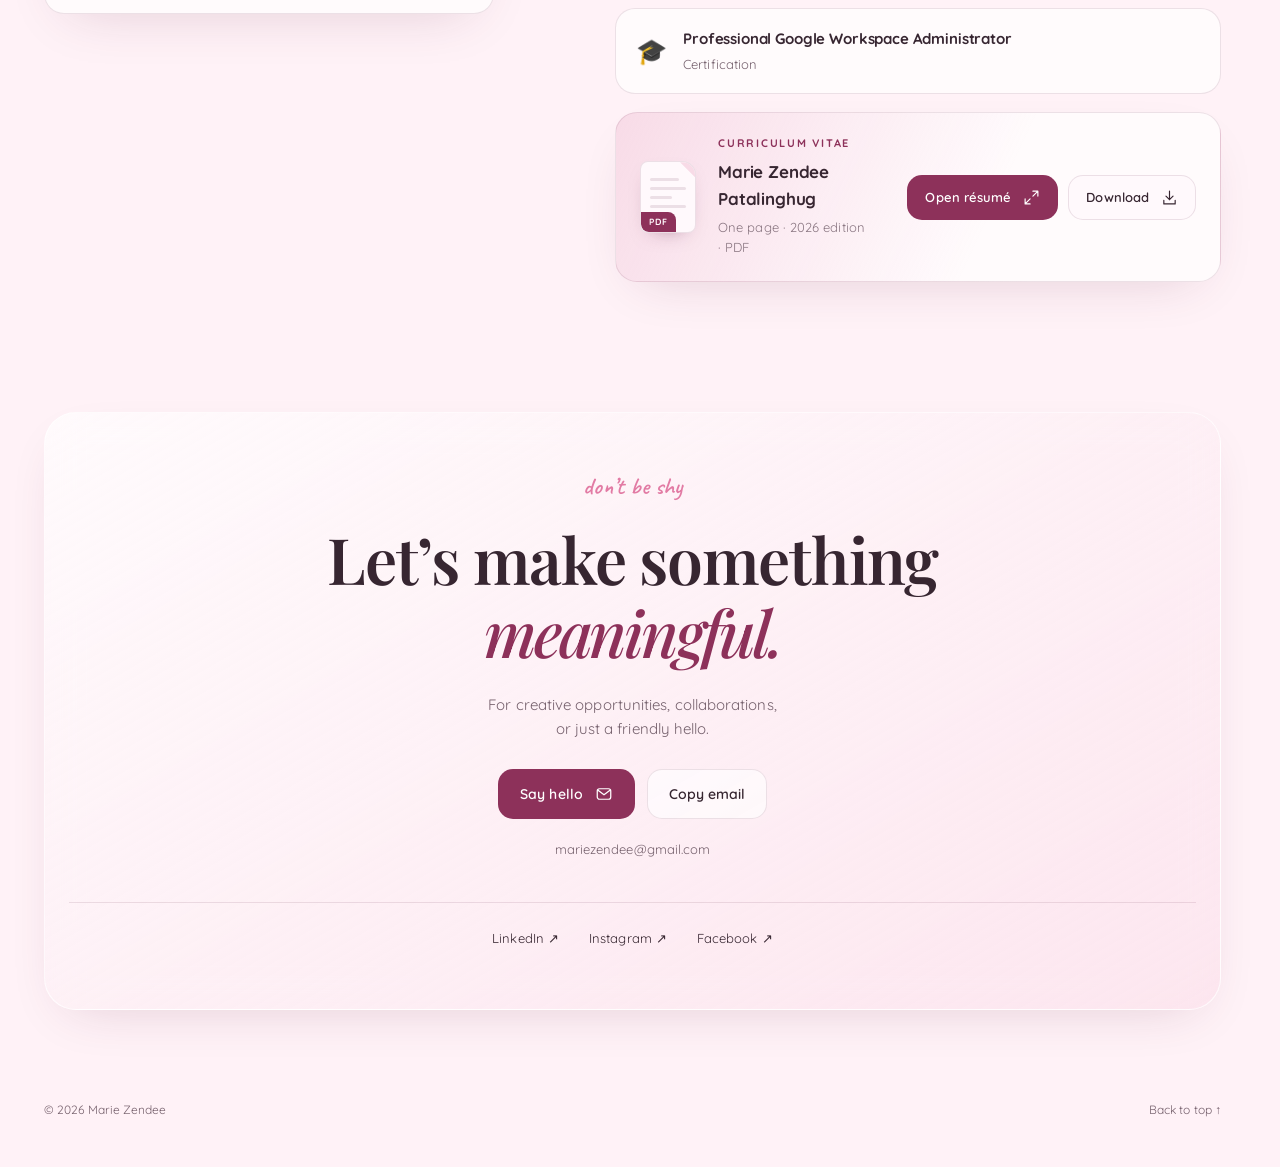
==== commit fdfe12a4: "Add files via upload" ====
--- a/index.html
+++ b/index.html
@@ -176,10 +176,10 @@
             ><span class="caret" aria-hidden="true"></span>
           </p>
           <p class="hero-role">
-            Visual Design, Photography & Branding <br />A little creativity.
+            What I Can Offer
           </p>
           <p class="hero-description">
-            Thoughtful design, playful details, and moments worth keeping.
+            Product cards, promotional materials, and campaign key visuals. Feed posts, Stories, and engaging digital content.Advertising creatives, product launches, and promotional campaigns. Catchy headlines, captions, typography, and visual storytelling.
           </p>
           <div class="actions">
             <a href="#visual" class="button primary"
@@ -326,7 +326,7 @@
 <rect height="7" rx="2" width="7" x="3" y="14"></rect>
 <rect height="7" rx="2" width="7" x="14" y="14"></rect>
 </svg>
-              Work collection <span id="workCount">15 projects</span></span>
+              Work collection <span id="workCount">13 projects</span></span>
 <div aria-label="Filter selected work" class="filters" role="group">
 <button aria-pressed="true" data-filter="all">All work</button><button aria-pressed="false" data-filter="brand">Identity</button><button aria-pressed="false" data-filter="campaign">Campaigns</button><button aria-pressed="false" data-filter="digital">Product cards</button>
 </div>
@@ -395,49 +395,36 @@
 <span class="project-caption"><span><small>Campaign</small><strong>Promo Sheets</strong></span><span class="project-index">09</span></span>
 </button><p class="project-description">A promotional layout built to communicate offers quickly while keeping typography and visual hierarchy consistent.</p>
 </article>
-<article class="project-card" data-category="campaign">
-<button aria-label="Explore Paw-Up" class="project-open" data-case="paw" type="button">
-<span class="project-image project-paw" style="background:#fff0ac"><picture><source srcset="assets/previews/Paw-up.webp" type="image/webp"/>
-<img alt="Paw-Up" decoding="async" height="1350" loading="lazy" src="assets/Paw-up.jpg" width="1080"/></picture><span class="open-badge"><svg aria-hidden="true" fill="none" stroke="currentColor" stroke-linecap="round" stroke-linejoin="round" stroke-width="1.65" viewbox="0 0 24 24"><path d="M14 3h7v7M3 14v7h7M21 3l-7 7M3 21l7-7"></path></svg><span>Explore project</span></span></span>
-<span class="project-caption"><span><small>Campaign</small><strong>Paw-Up</strong></span><span class="project-index">10</span></span>
-</button><p class="project-description">An awareness campaign with an approachable visual style that keeps the message clear, positive and easy to remember.</p>
-</article>
 <article class="project-card" data-category="brand">
 <button aria-label="Explore A little berry · Monogram" class="project-open" data-case="berry" type="button">
 <span class="project-image project-berry fit-contain" style="background:#faefef"><picture><source srcset="assets/previews/1.webp" type="image/webp"/>
 <img alt="A little berry · Monogram" decoding="async" height="1080" loading="lazy" src="assets/1.png" width="1920"/></picture><span class="open-badge"><svg aria-hidden="true" fill="none" stroke="currentColor" stroke-linecap="round" stroke-linejoin="round" stroke-width="1.65" viewbox="0 0 24 24"><path d="M14 3h7v7M3 14v7h7M21 3l-7 7M3 21l7-7"></path></svg><span>Explore project</span></span></span>
-<span class="project-caption"><span><small>Identity</small><strong>A little berry · Monogram</strong></span><span class="project-index">11</span></span>
+<span class="project-caption"><span><small>Identity</small><strong>A little berry · Monogram</strong></span><span class="project-index">10</span></span>
 </button><p class="project-description">The personal monogram: delicate pink lettering around a soft illustrated detail, the starting point for the whole personal identity.</p>
-</article>
-<article class="project-card" data-category="brand">
-<button aria-label="Explore A little berry · About board" class="project-open" data-case="berry-about" type="button">
-<span class="project-image project-berry-about fit-contain" style="background:#f8f4ee"><picture><source srcset="assets/previews/2.webp" type="image/webp"/>
-<img alt="A little berry · About board" decoding="async" height="1080" loading="lazy" src="assets/2.png" width="1920"/></picture><span class="open-badge"><svg aria-hidden="true" fill="none" stroke="currentColor" stroke-linecap="round" stroke-linejoin="round" stroke-width="1.65" viewbox="0 0 24 24"><path d="M14 3h7v7M3 14v7h7M21 3l-7 7M3 21l7-7"></path></svg><span>Explore project</span></span></span>
-<span class="project-caption"><span><small>Identity</small><strong>A little berry · About board</strong></span><span class="project-index">12</span></span>
-</button><p class="project-description">An introduction board that carries the identity into text, pairing soft botanical details with a quiet, readable layout.</p>
 </article>
 <article class="project-card" data-category="brand">
 <button aria-label="Explore Gardene Theme · Portfolio cover" class="project-open" data-case="berry-gardene" type="button">
 <span class="project-image project-berry-gardene fit-contain" style="background:#fcf9f1"><picture><source srcset="assets/previews/berry-gardene.webp" type="image/webp"/>
 <img alt="Gardene Theme · Portfolio cover" decoding="async" height="837" loading="lazy" src="assets/berry-gardene.jpg" width="603"/></picture><span class="open-badge"><svg aria-hidden="true" fill="none" stroke="currentColor" stroke-linecap="round" stroke-linejoin="round" stroke-width="1.65" viewbox="0 0 24 24"><path d="M14 3h7v7M3 14v7h7M21 3l-7 7M3 21l7-7"></path></svg><span>Explore project</span></span></span>
-<span class="project-caption"><span><small>Identity</small><strong>Gardene Theme · Portfolio cover</strong></span><span class="project-index">13</span></span>
+<span class="project-caption"><span><small>Identity</small><strong>Gardene Theme · Portfolio cover</strong></span><span class="project-index">11</span></span>
 </button><p class="project-description">A portfolio cover in a soft garden theme: watercolor florals frame a pink bow and a centered, elegant title.</p>
 </article>
 <article class="project-card" data-category="brand">
 <button aria-label="Explore Cherry on Top" class="project-open" data-case="berry-cherry" type="button">
 <span class="project-image project-berry-cherry fit-contain" style="background:#f6c9cc"><picture><source srcset="assets/previews/berry-cherry.webp" type="image/webp"/>
 <img alt="Cherry on Top" decoding="async" height="837" loading="lazy" src="assets/berry-cherry.jpg" width="577"/></picture><span class="open-badge"><svg aria-hidden="true" fill="none" stroke="currentColor" stroke-linecap="round" stroke-linejoin="round" stroke-width="1.65" viewbox="0 0 24 24"><path d="M14 3h7v7M3 14v7h7M21 3l-7 7M3 21l7-7"></path></svg><span>Explore project</span></span></span>
-<span class="project-caption"><span><small>Identity</small><strong>Cherry on Top</strong></span><span class="project-index">14</span></span>
+<span class="project-caption"><span><small>Identity</small><strong>Cherry on Top</strong></span><span class="project-index">12</span></span>
 </button><p class="project-description">A bold poster exercise pairing a pink-bowed cherry illustration with oversized green type on a blush gradient.</p>
 </article>
 <article class="project-card" data-category="brand">
 <button aria-label="Explore Happy Valentine’s" class="project-open" data-case="berry-valentine" type="button">
 <span class="project-image project-berry-valentine fit-contain" style="background:#fcf9f1"><picture><source srcset="assets/previews/berry-valentine.webp" type="image/webp"/>
 <img alt="Happy Valentine’s" decoding="async" height="842" loading="lazy" src="assets/berry-valentine.jpg" width="618"/></picture><span class="open-badge"><svg aria-hidden="true" fill="none" stroke="currentColor" stroke-linecap="round" stroke-linejoin="round" stroke-width="1.65" viewbox="0 0 24 24"><path d="M14 3h7v7M3 14v7h7M21 3l-7 7M3 21l7-7"></path></svg><span>Explore project</span></span></span>
-<span class="project-caption"><span><small>Identity</small><strong>Happy Valentine’s</strong></span><span class="project-index">15</span></span>
+<span class="project-caption"><span><small>Identity</small><strong>Happy Valentine’s</strong></span><span class="project-index">13</span></span>
 </button><p class="project-description">A romantic seasonal piece: a glossy red wax-seal heart holding a little lamb, finished with flowing script and a red bow.</p>
 </article>
 </div>
+<nav aria-label="Work collection pages" class="work-pagination" id="workPagination" hidden></nav>
 <div class="collection-footer">
 <span>Small details. A whole lot of intention.</span><span>Made by Marie</span>
 </div>
@@ -575,22 +562,6 @@
                 decoding="async"
             /></picture></button
           ><button
-            data-image="assets/2.png"
-            data-alt="Personal identity presentation, board 2"
-            aria-label="Expand personal identity board 2"
-          >
-            <picture
-              ><source srcset="assets/previews/2.webp" type="image/webp" />
-              <img
-                src="assets/2.png"
-                alt="Personal identity presentation, board 2"
-                width="1920"
-                height="1080"
-                class=""
-                loading="lazy"
-                decoding="async"
-            /></picture></button
-          ><button
             data-image="assets/3.png"
             data-alt="Personal identity presentation, board 3"
             aria-label="Expand personal identity board 3"
@@ -637,16 +608,14 @@
             ><span class="lead">nice to meet you</span>
           </p>
           <h2 id="aboutTitle">
-            A thoughtful eye. <br />A playful <em>heart.</em>
+            Designs That Do More <br />Than Look <em>Good.</em>
           </h2>
           <p>
-            Hi, I’m <strong>Marie Zendee</strong>. I work across visual design,
-            branding, campaigns, social content, and creative concepts.
+            Hi, I’m <strong>Marie Zendee</strong>. I work across visual design, branding, campaigns, social content, and creative concepts.
           </p>
           <p>
-            I like work that feels warm and memorable, while still solving the
-            communication problem in front of it. For me, the magic is in the
-            balance: clarity, feeling, and the little details.
+            I create thoughtful, eye-catching visuals that bring brand stories to life and help businesses connect with their audience. From social media creatives and product cards to promotional materials and advertising campaigns, I turn ideas into designs that are visually engaging, purposeful, and aligned with each brand’s identity. <br /><br />
+            My goal is to create designs that not only capture attention but also communicate the right message and support each brand’s marketing goals.
           </p>
           <div class="about-tags">
             <span>Visual design</span><span>Branding</span
@@ -689,10 +658,7 @@
               <div class="resume-body">
                 <small>Curriculum vitae</small>
                 <h3>Marie Zendee Patalinghug</h3>
-                <p>
-                  Brand assistant · Visual content developer · Graphic artist
-                </p>
-                <p class="resume-meta">One page · 2026 edition · PDF, 0.9 MB</p>
+                <p class="resume-meta">One page · 2026 edition · PDF</p>
               </div>
               <div class="resume-actions">
                 <a
--- a/style.css
+++ b/style.css
@@ -425,3 +425,12 @@
 .work-open .project-image.fit-cover-left img{object-fit:cover;object-position:25% 50%}
 .work-open .project-image img{object-position:50% 18%}
 .work-open .project-image.fit-contain img{object-position:50% 50%}
+
+/* Work collection pagination */
+.work-pagination{display:flex;justify-content:center;align-items:center;gap:6px;flex-wrap:wrap;margin-top:34px}
+.work-pagination button{min-width:44px;height:44px;padding:0 12px;border-radius:12px;border:1px solid var(--line);background:var(--surface);font-size:.85rem;font-weight:600;transition:background .18s,color .18s,transform .18s}
+.work-pagination button:hover:not(:disabled){background:var(--accent-soft);transform:translateY(-1px)}
+.work-pagination button[aria-current=page]{background:var(--accent);color:#fff;border-color:var(--accent)}
+body[data-theme=midnight] .work-pagination button[aria-current=page]{color:#281b25}
+.identity-boards{grid-template-columns:repeat(2,1fr)}
+@media(max-width:580px){.identity-boards{grid-template-columns:1fr}}
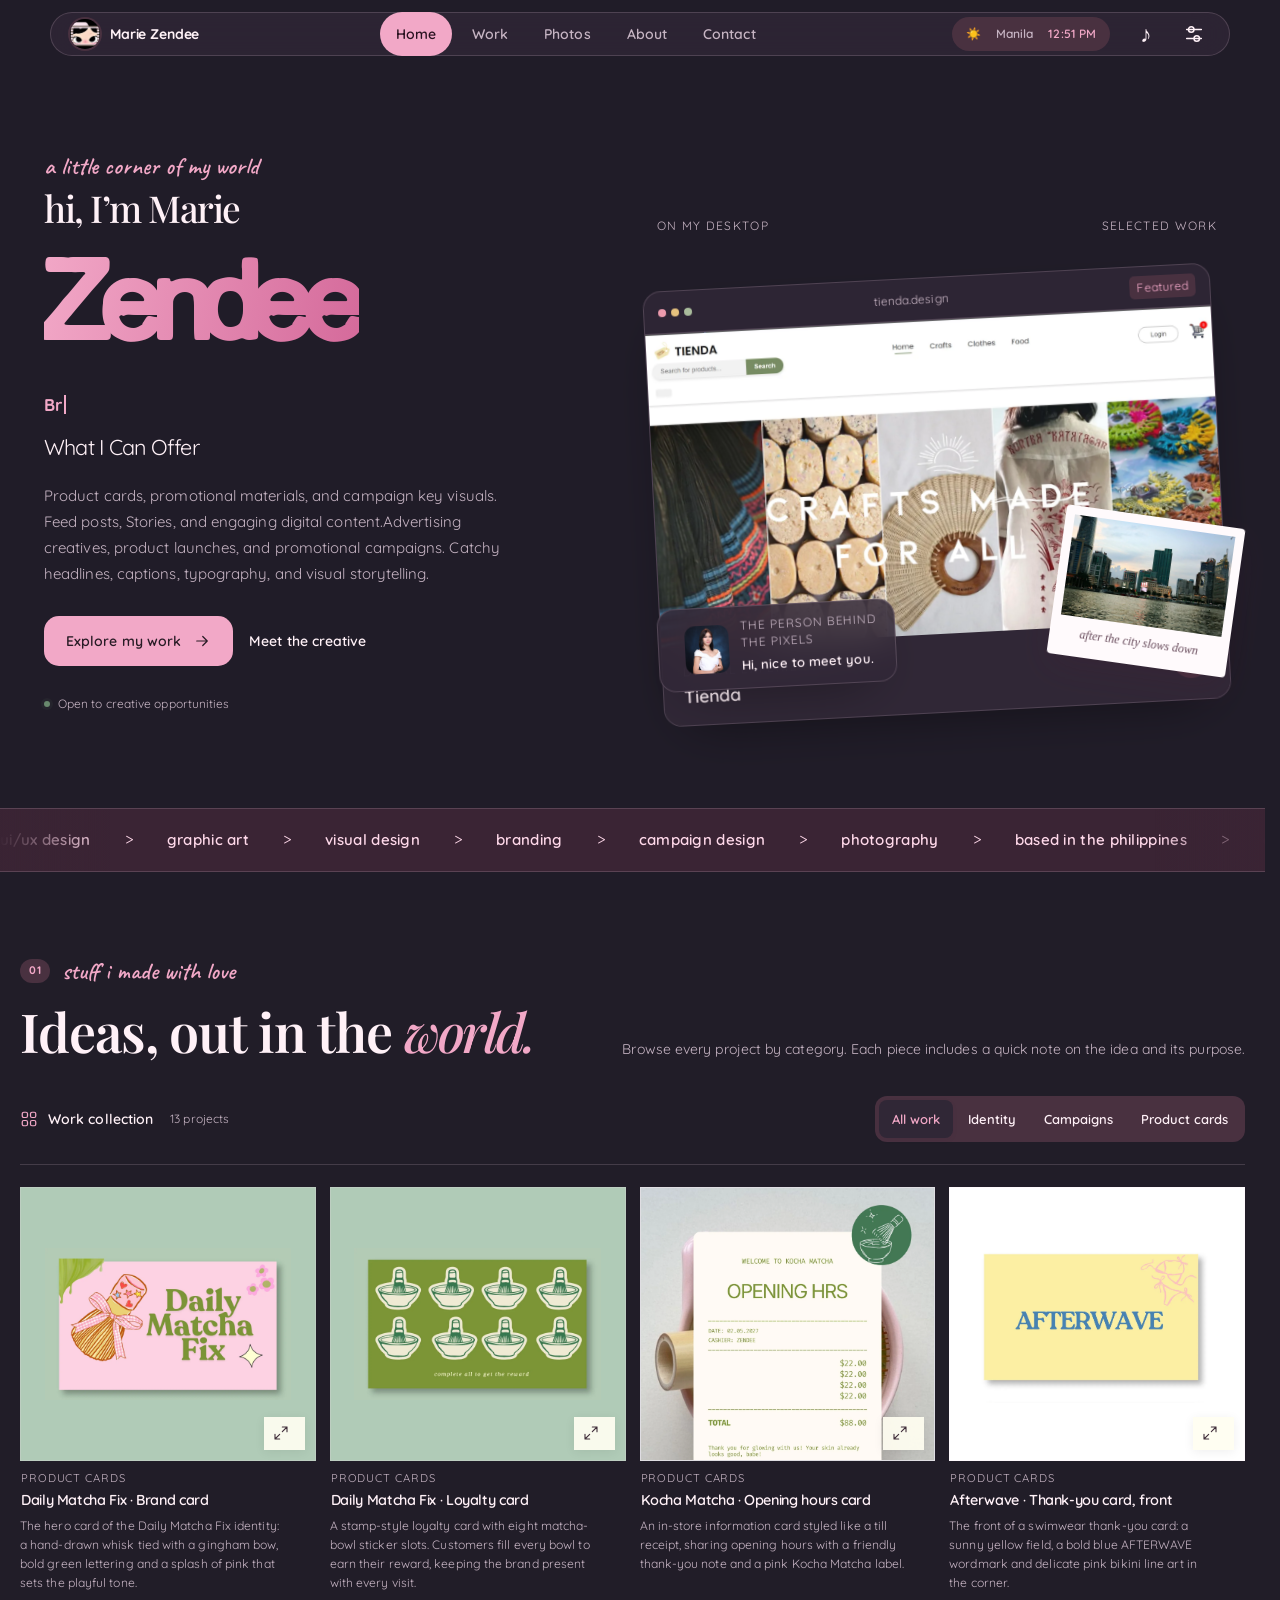
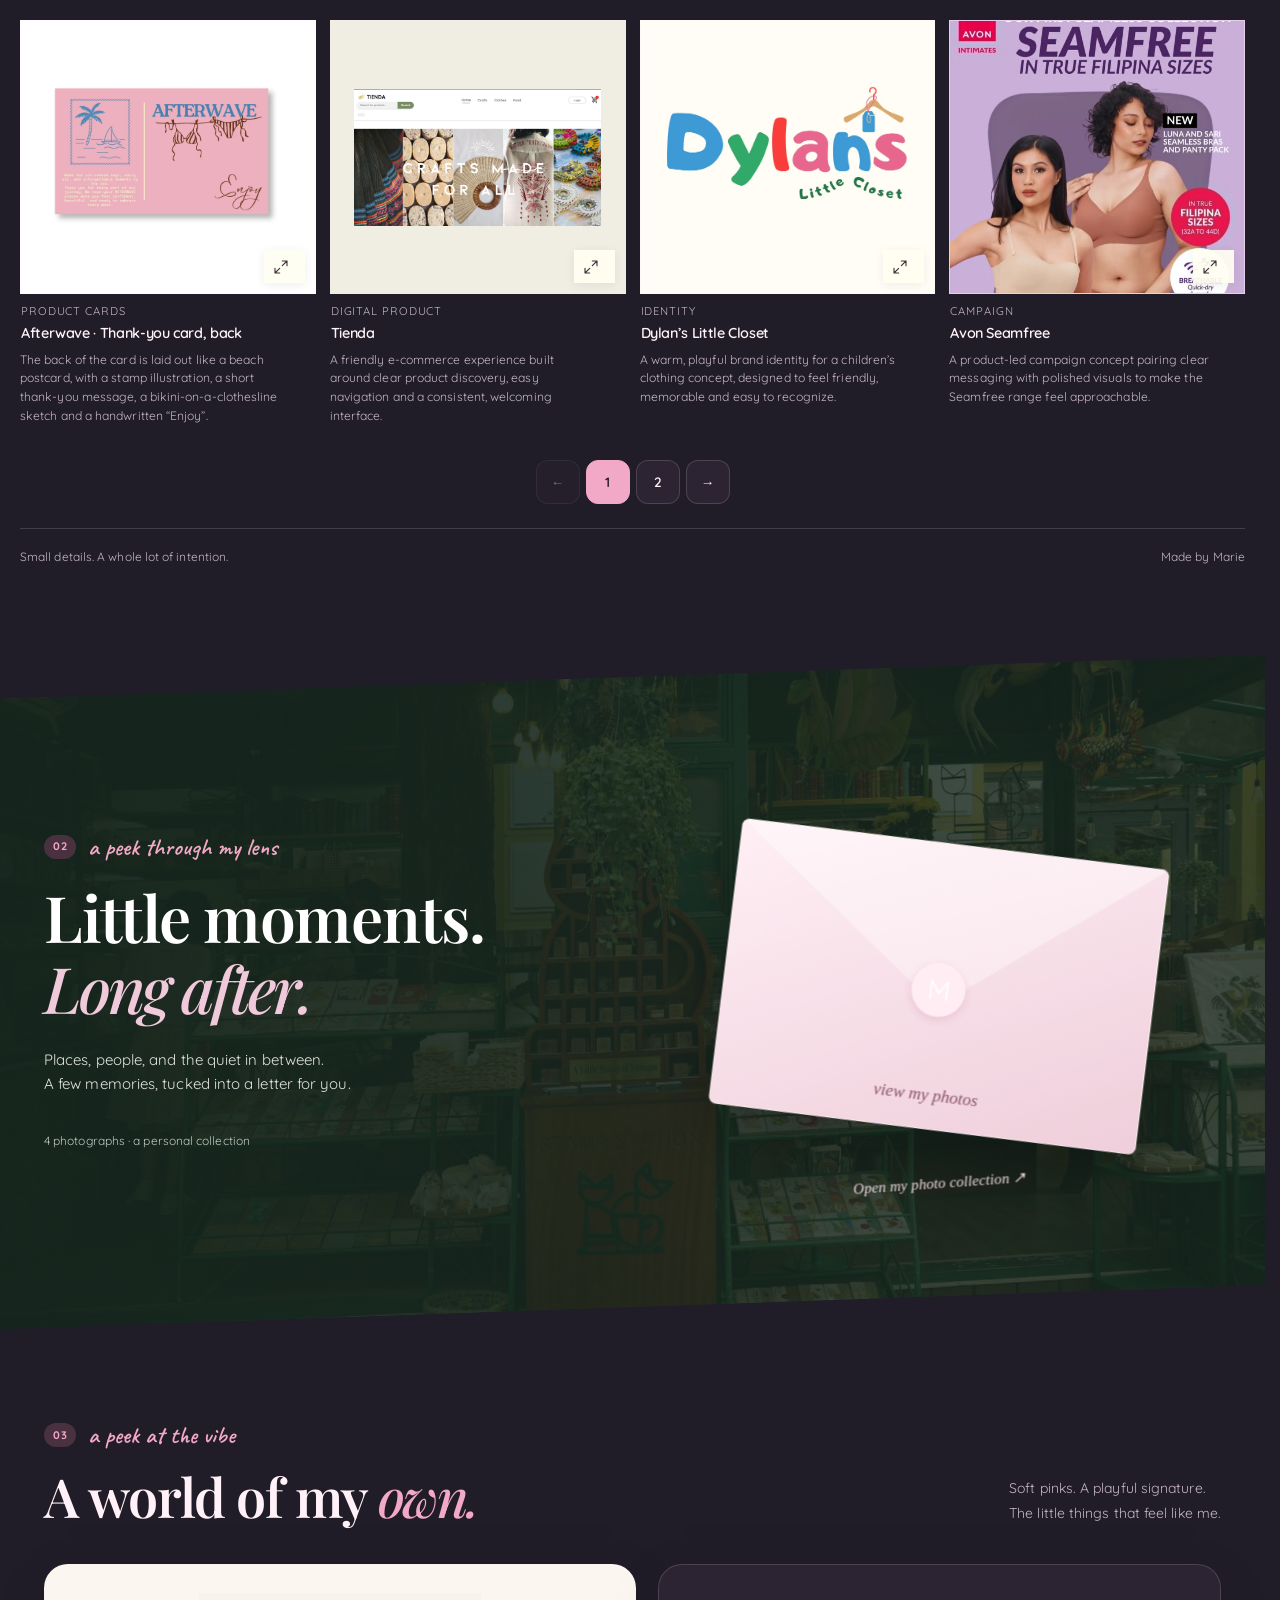
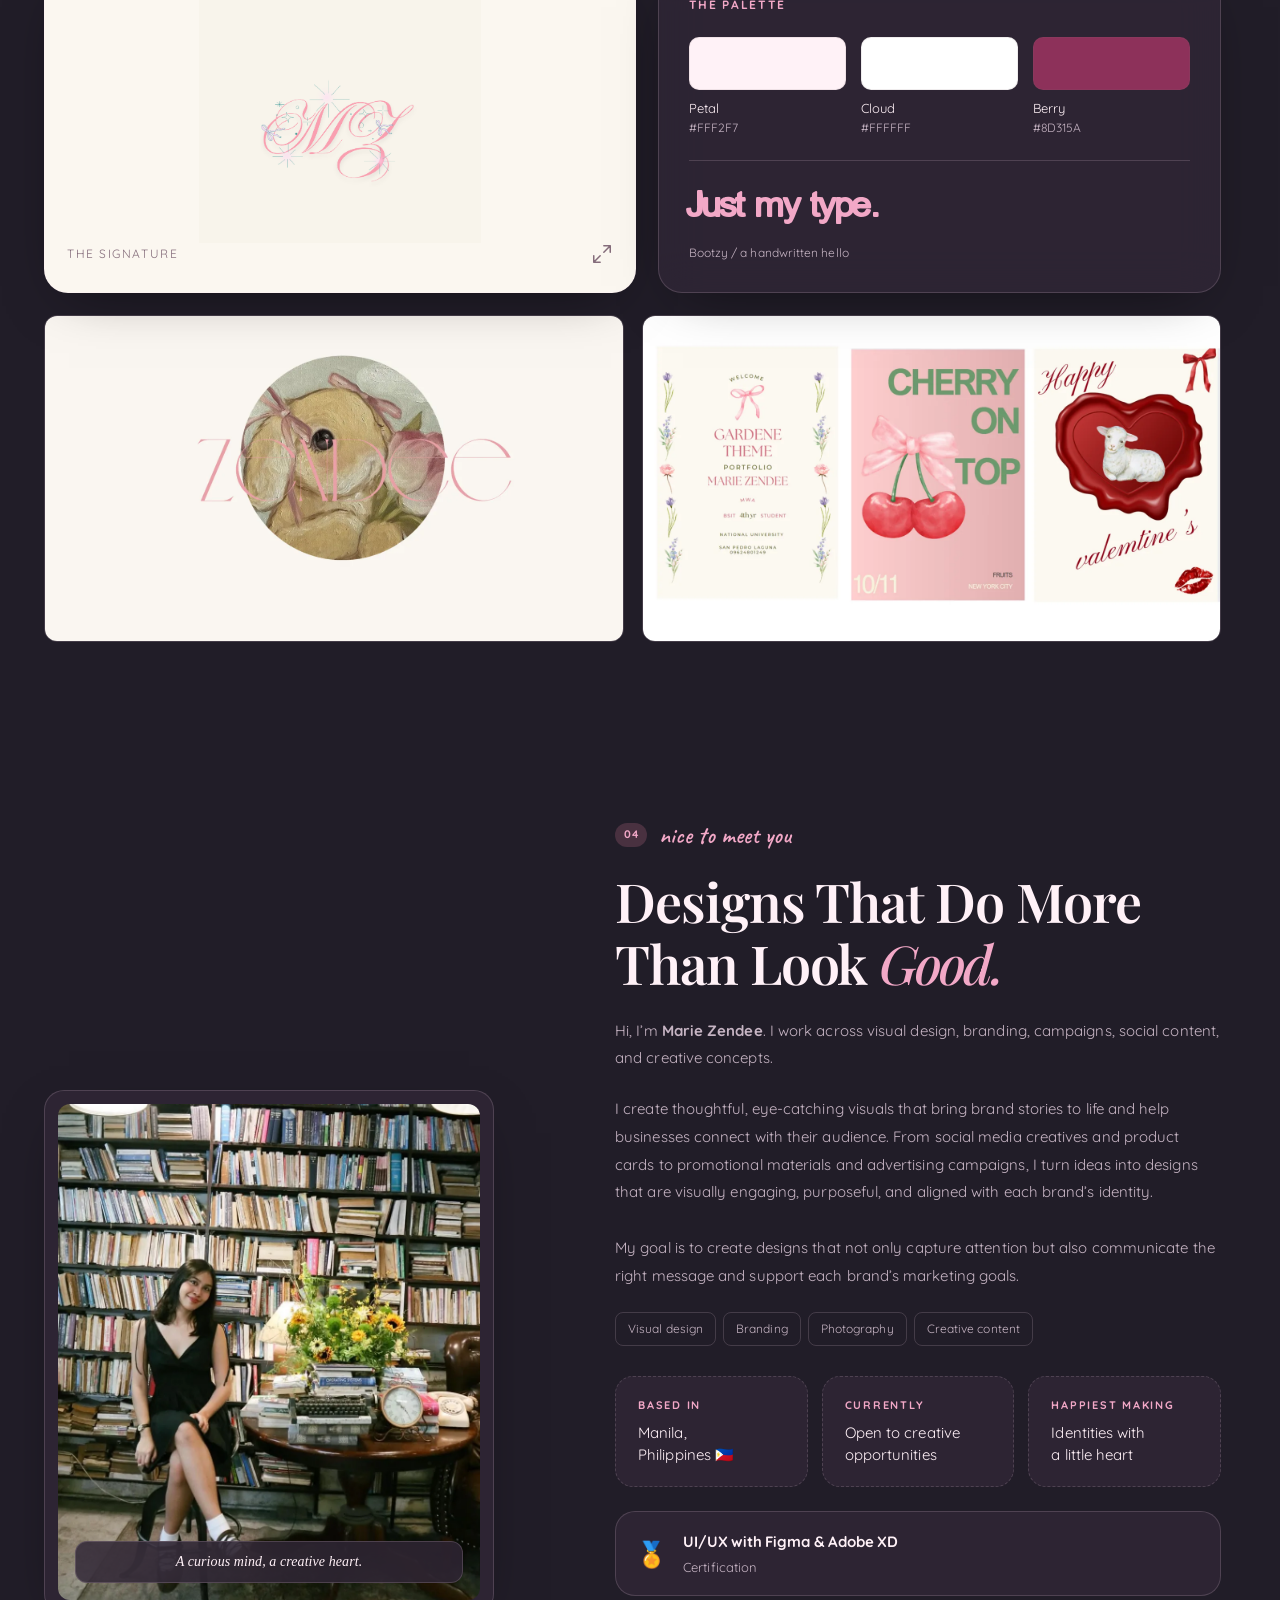
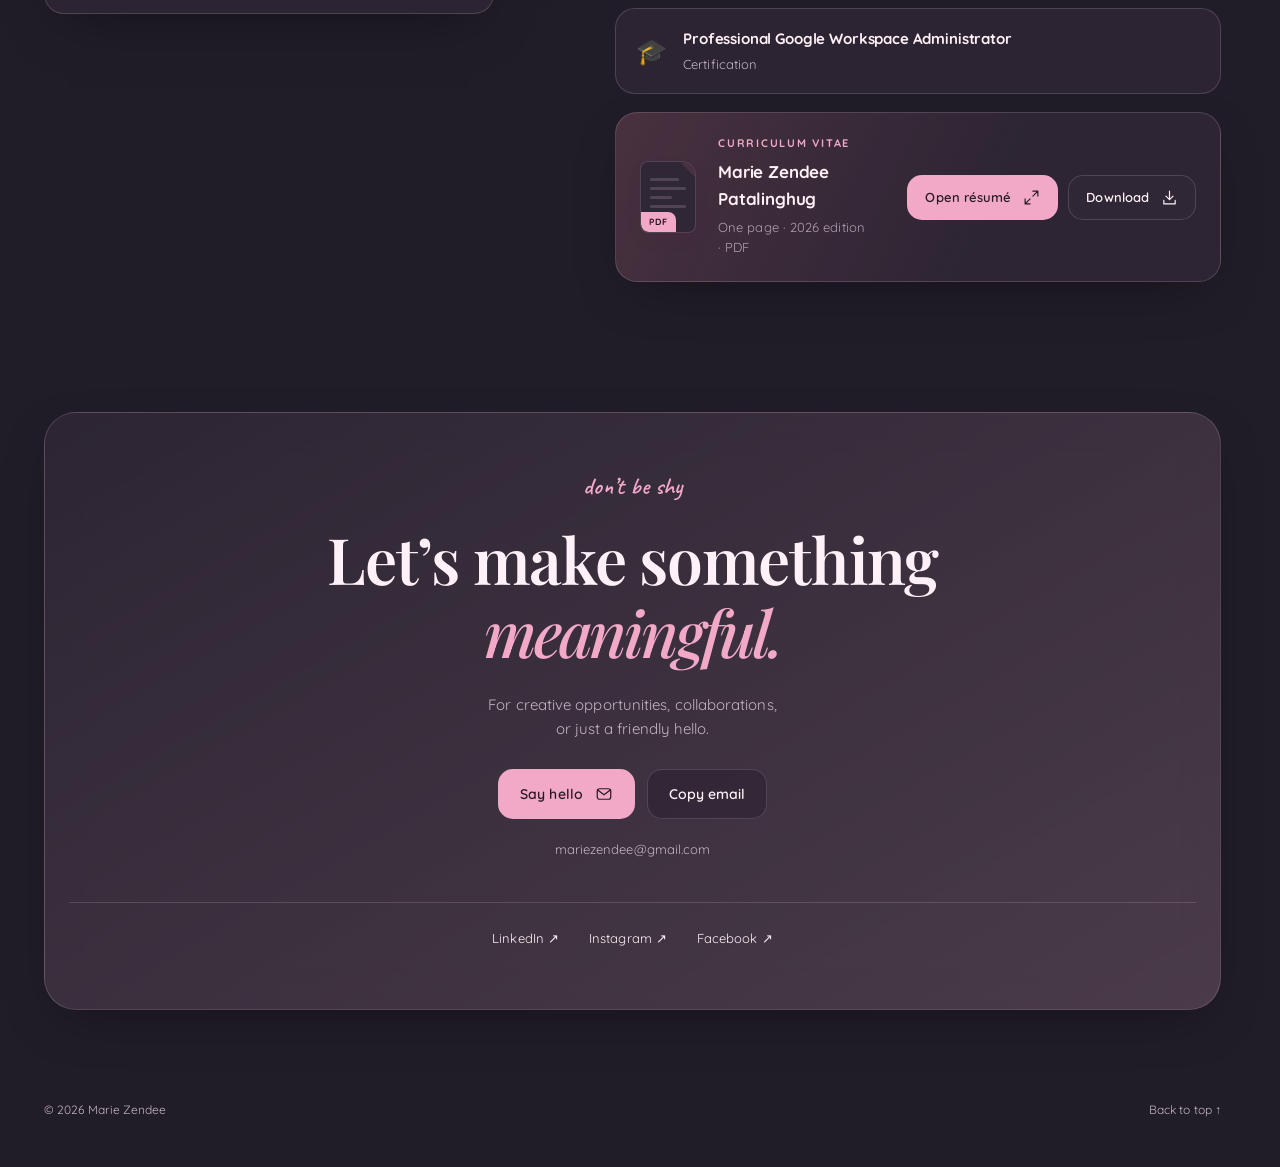
==== commit cb21ad44: "Add files via upload" ====
--- a/index.html
+++ b/index.html
@@ -6,12 +6,12 @@
       name="viewport"
       content="width=device-width,initial-scale=1,viewport-fit=cover"
     />
-    <meta name="theme-color" content="#fff3f7" />
+    <meta name="theme-color" content="#211d28" />
     <meta
       name="description"
       content="Marie Zendee — visual design, photography, branding and creative portfolio."
     />
-    <meta name="color-scheme" content="light" />
+    <meta name="color-scheme" content="light dark" />
     <title>Marie Zendee Portfolio</title>
     <link
       rel="preload"
@@ -97,7 +97,15 @@
       }
     </script>
   </head>
-  <body>
+  <body data-theme="midnight">
+    <script>
+      (function () {
+        try {
+          var t = localStorage.getItem('mz-theme');
+          if (['berry', 'pearl', 'midnight', 'cream'].indexOf(t) !== -1) document.body.dataset.theme = t;
+        } catch (e) {}
+      })();
+    </script>
     <a class="skip-link" href="#visual">Skip to selected work</a>
     <div class="wallpaper" aria-hidden="true"></div>
     <div class="progress-line" id="progressLine" aria-hidden="true"></div>
@@ -1083,12 +1091,14 @@
       <div class="settings-content">
         <p>A little change of scenery.</p>
         <div class="theme-options" role="group" aria-label="Desktop appearance">
-          <button data-theme-choice="berry" aria-pressed="true">
+          <button data-theme-choice="midnight" aria-pressed="true">
+            <span class="theme-swatch midnight"></span>Midnight</button
+          ><button data-theme-choice="berry" aria-pressed="false">
             <span class="theme-swatch berry"></span>Berry</button
           ><button data-theme-choice="pearl" aria-pressed="false">
             <span class="theme-swatch pearl"></span>Pearl</button
-          ><button data-theme-choice="midnight" aria-pressed="false">
-            <span class="theme-swatch midnight"></span>Midnight
+          ><button data-theme-choice="cream" aria-pressed="false">
+            <span class="theme-swatch cream"></span>Cream
           </button>
         </div>
         <label class="setting-row"
--- a/style.css
+++ b/style.css
@@ -434,3 +434,14 @@
 body[data-theme=midnight] .work-pagination button[aria-current=page]{color:#281b25}
 .identity-boards{grid-template-columns:repeat(2,1fr)}
 @media(max-width:580px){.identity-boards{grid-template-columns:1fr}}
+
+/* Cream theme: warm paper tones with a soft cocoa accent */
+body[data-theme=cream]{--bg:#fbf5e9;--ink:#3a2e24;--muted:#76675a;--accent:#9b5a3c;--accent-soft:#f1e3c9;--surface:rgba(255,252,243,.78);--solid:#fffdf6;--line:rgba(110,80,45,.16);--shadow:0 18px 55px -25px rgba(90,60,30,.22);--pink:#c0764f;--pink-pale:#f1e3c9}
+body[data-theme=cream] .marquee-band{background:#f1e3c9;color:#7a4429}
+body[data-theme=cream] .marquee-band:not(.soft):before{background:linear-gradient(90deg,#f1e3c9,transparent)}
+body[data-theme=cream] .marquee-band:not(.soft):after{background:linear-gradient(270deg,#f1e3c9,transparent)}
+body[data-theme=cream] .menubar:before{border-color:var(--line)}
+body[data-theme=cream] .title-star{color:#c0764f}
+.theme-swatch.cream{background:linear-gradient(130deg,#fffdf6,#ecd9b5)}
+.theme-options{grid-template-columns:repeat(4,1fr);gap:8px}
+@media(max-width:380px){.theme-options{grid-template-columns:repeat(2,1fr)}}
